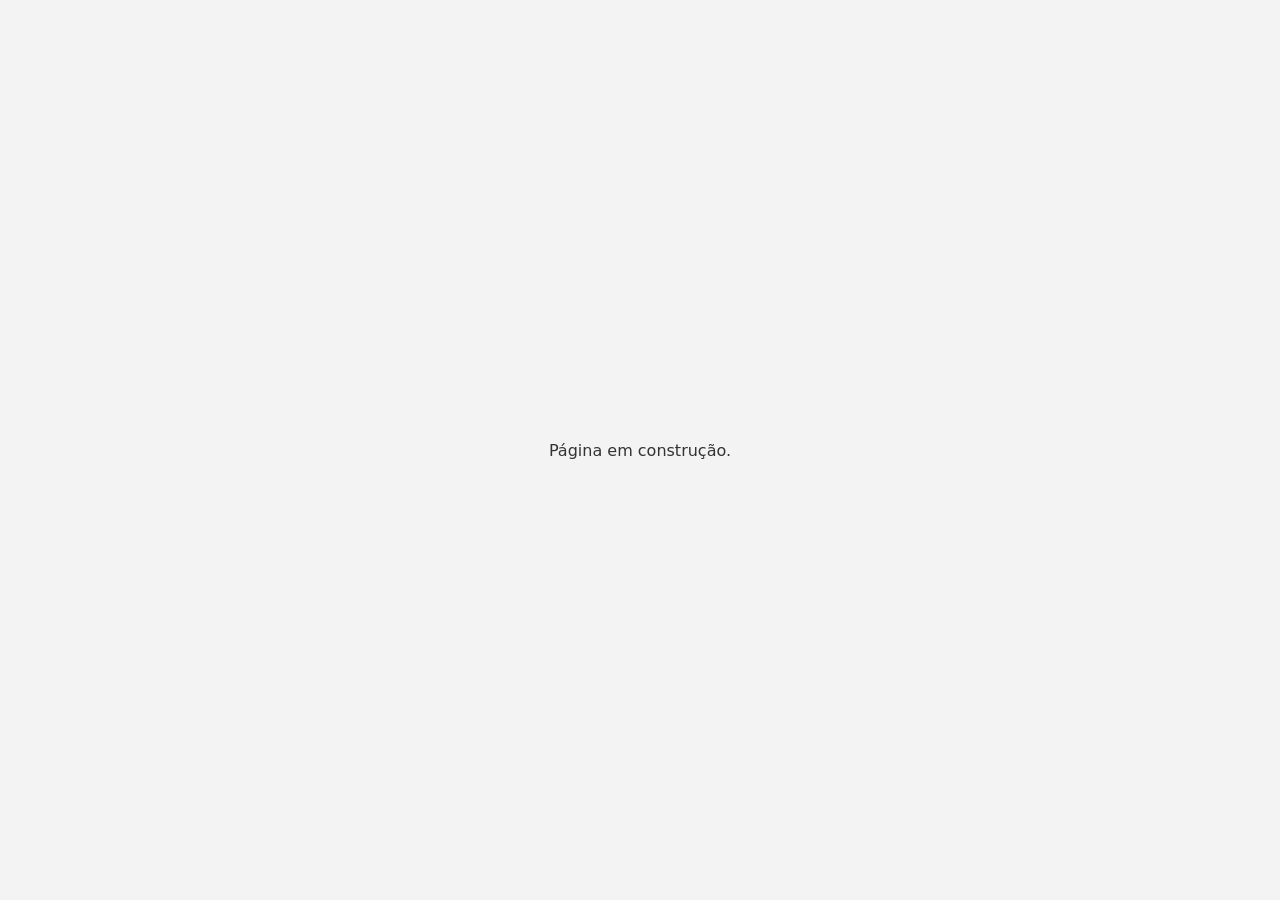
==== index.html @ cf4890bb "Início da página de vendas Co-Authored-By: Claude Opus 5.5 <noreply@anthropic.com>" ====
<!doctype html><html lang="pt-BR"><head><meta charset="utf-8"><meta name="viewport" content="width=device-width,initial-scale=1"><meta name="robots" content="noindex"><title>Em breve</title><style>body{font-family:system-ui,sans-serif;display:grid;place-items:center;min-height:100vh;margin:0;background:#f3f3f3;color:#333}</style></head><body><p>Página em construção.</p></body></html>
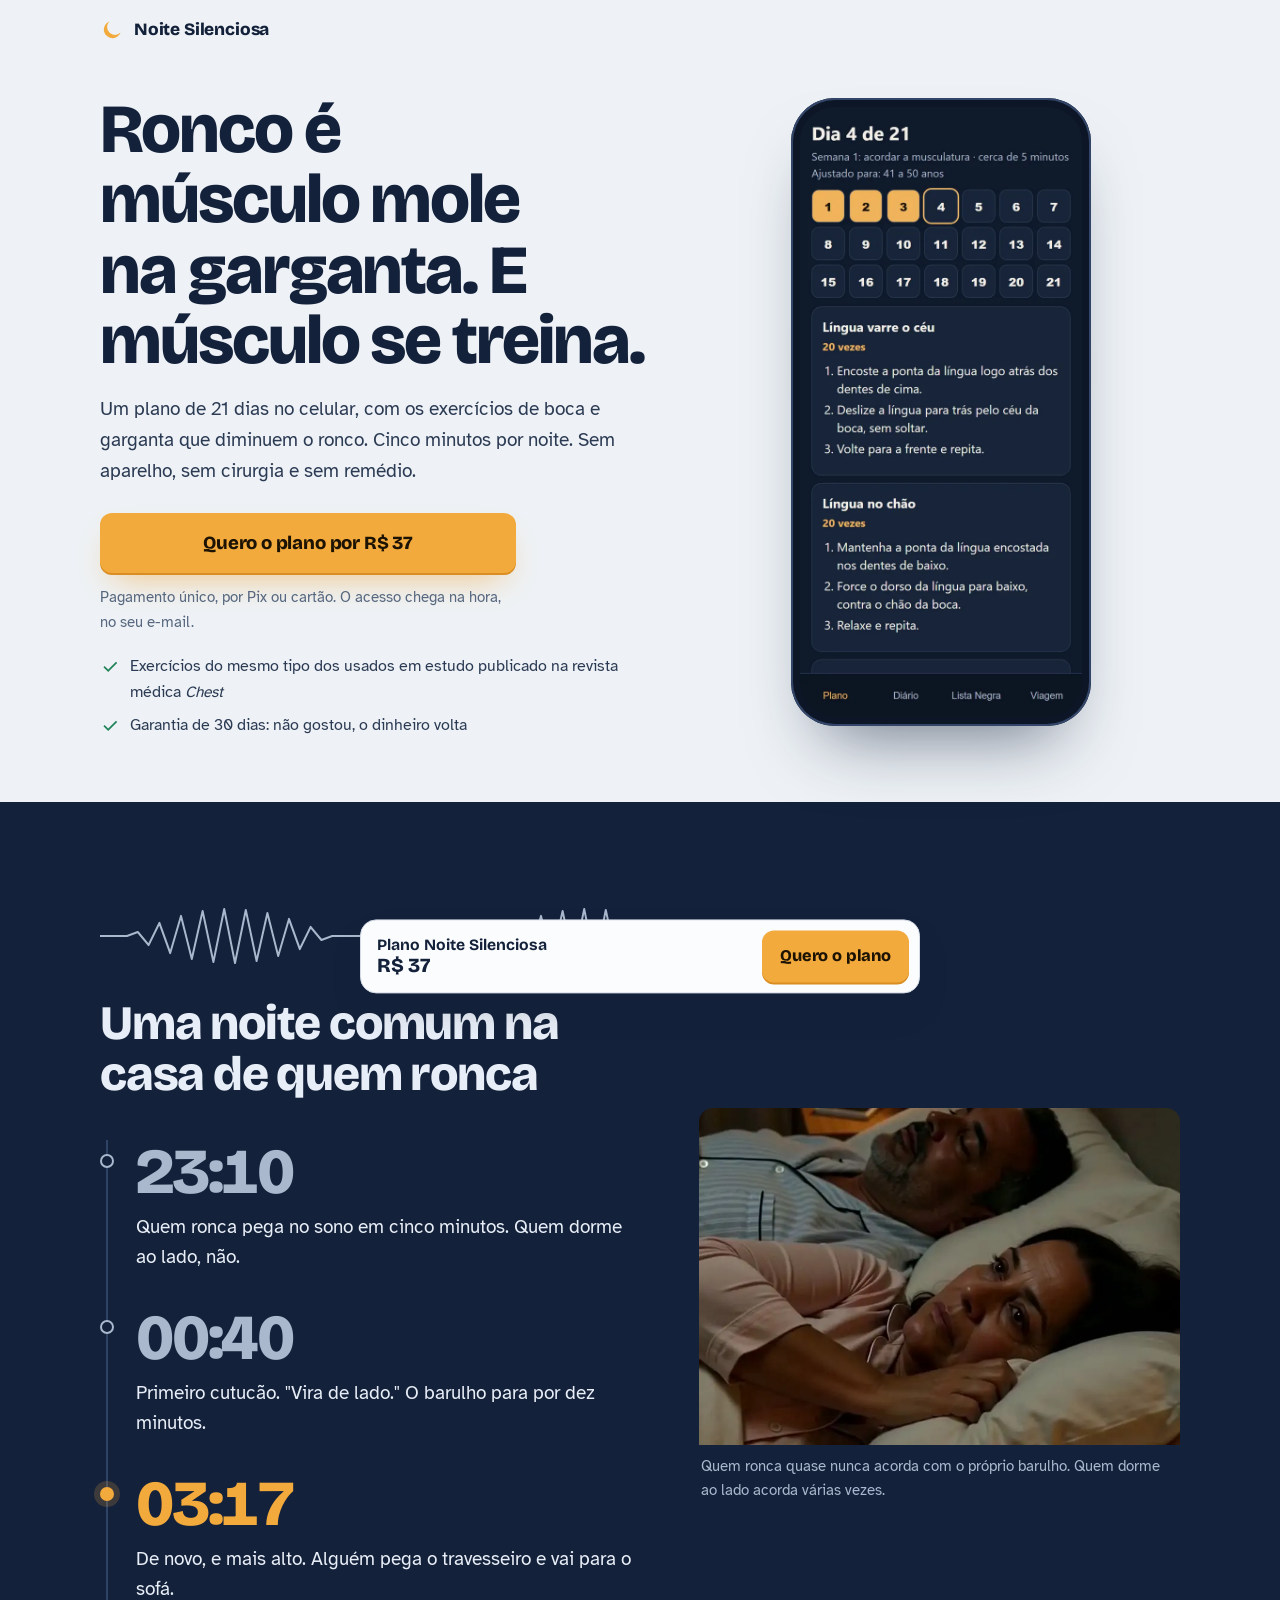
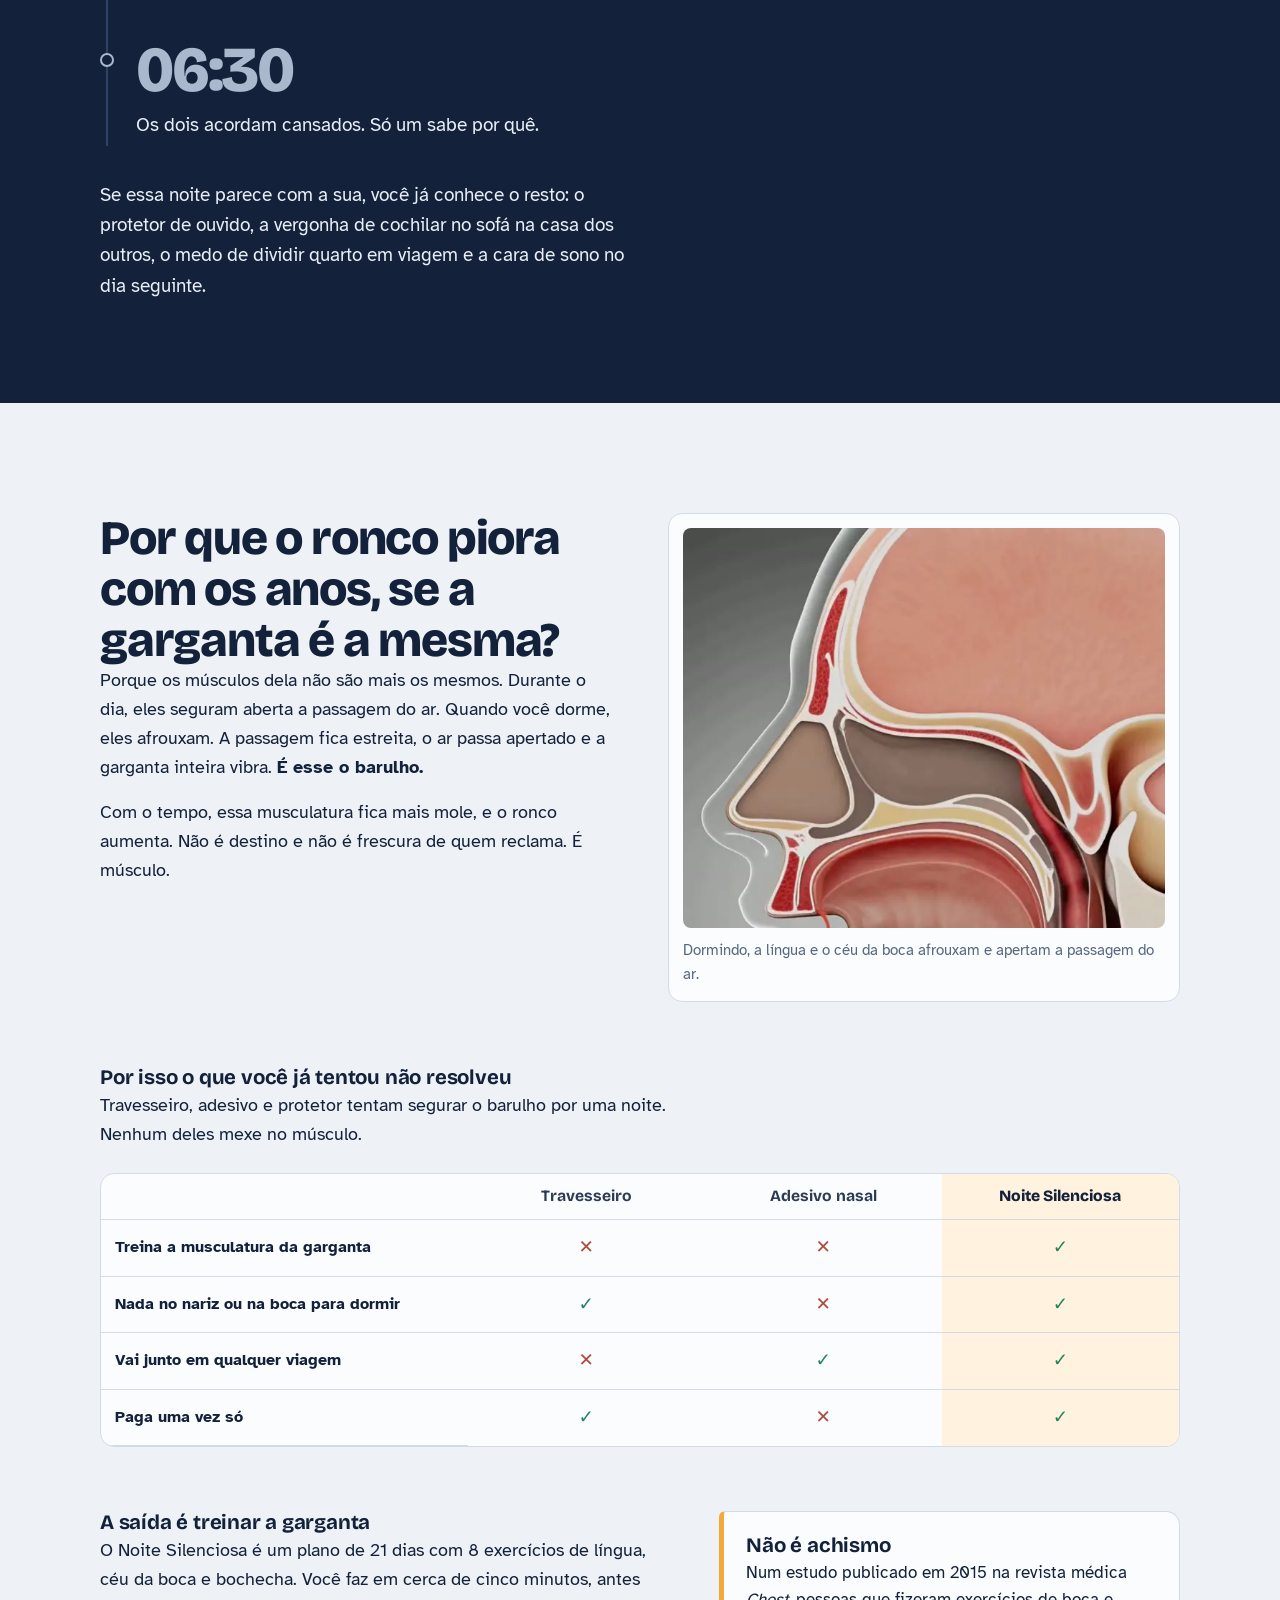
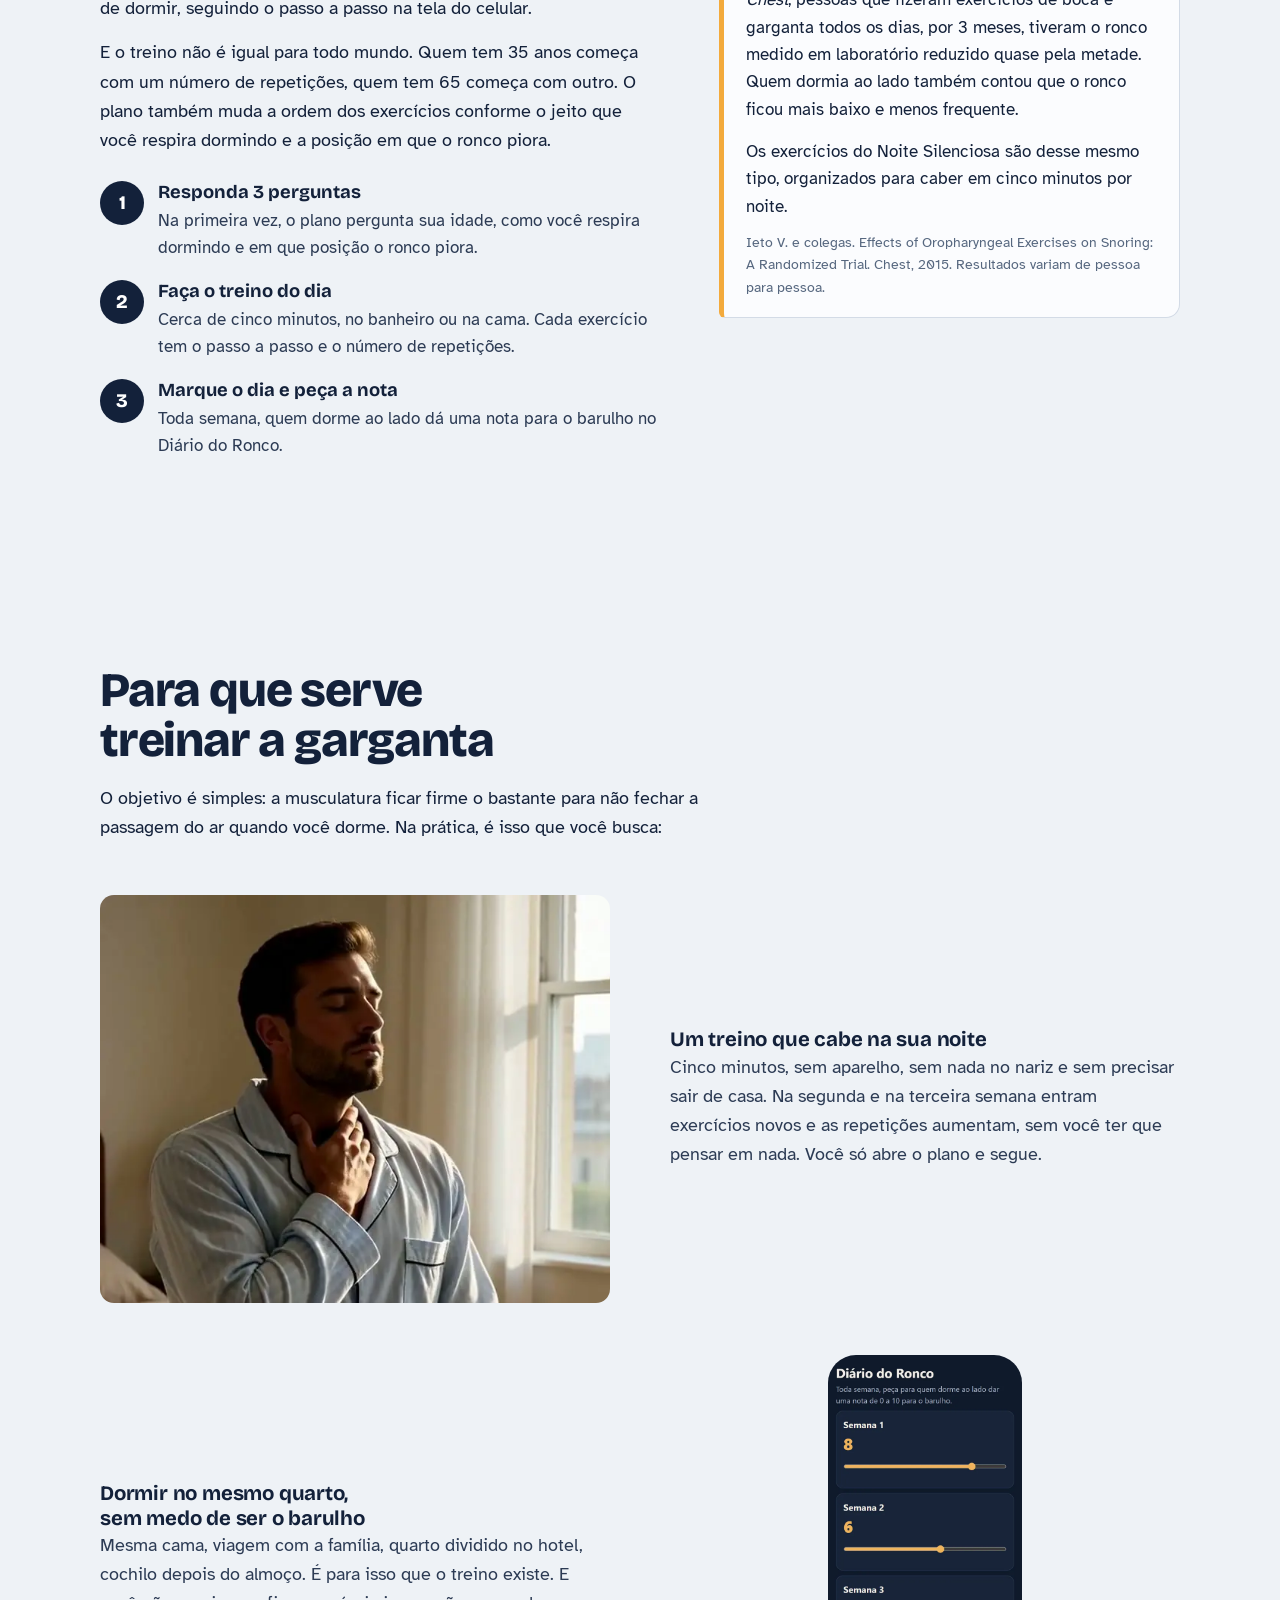
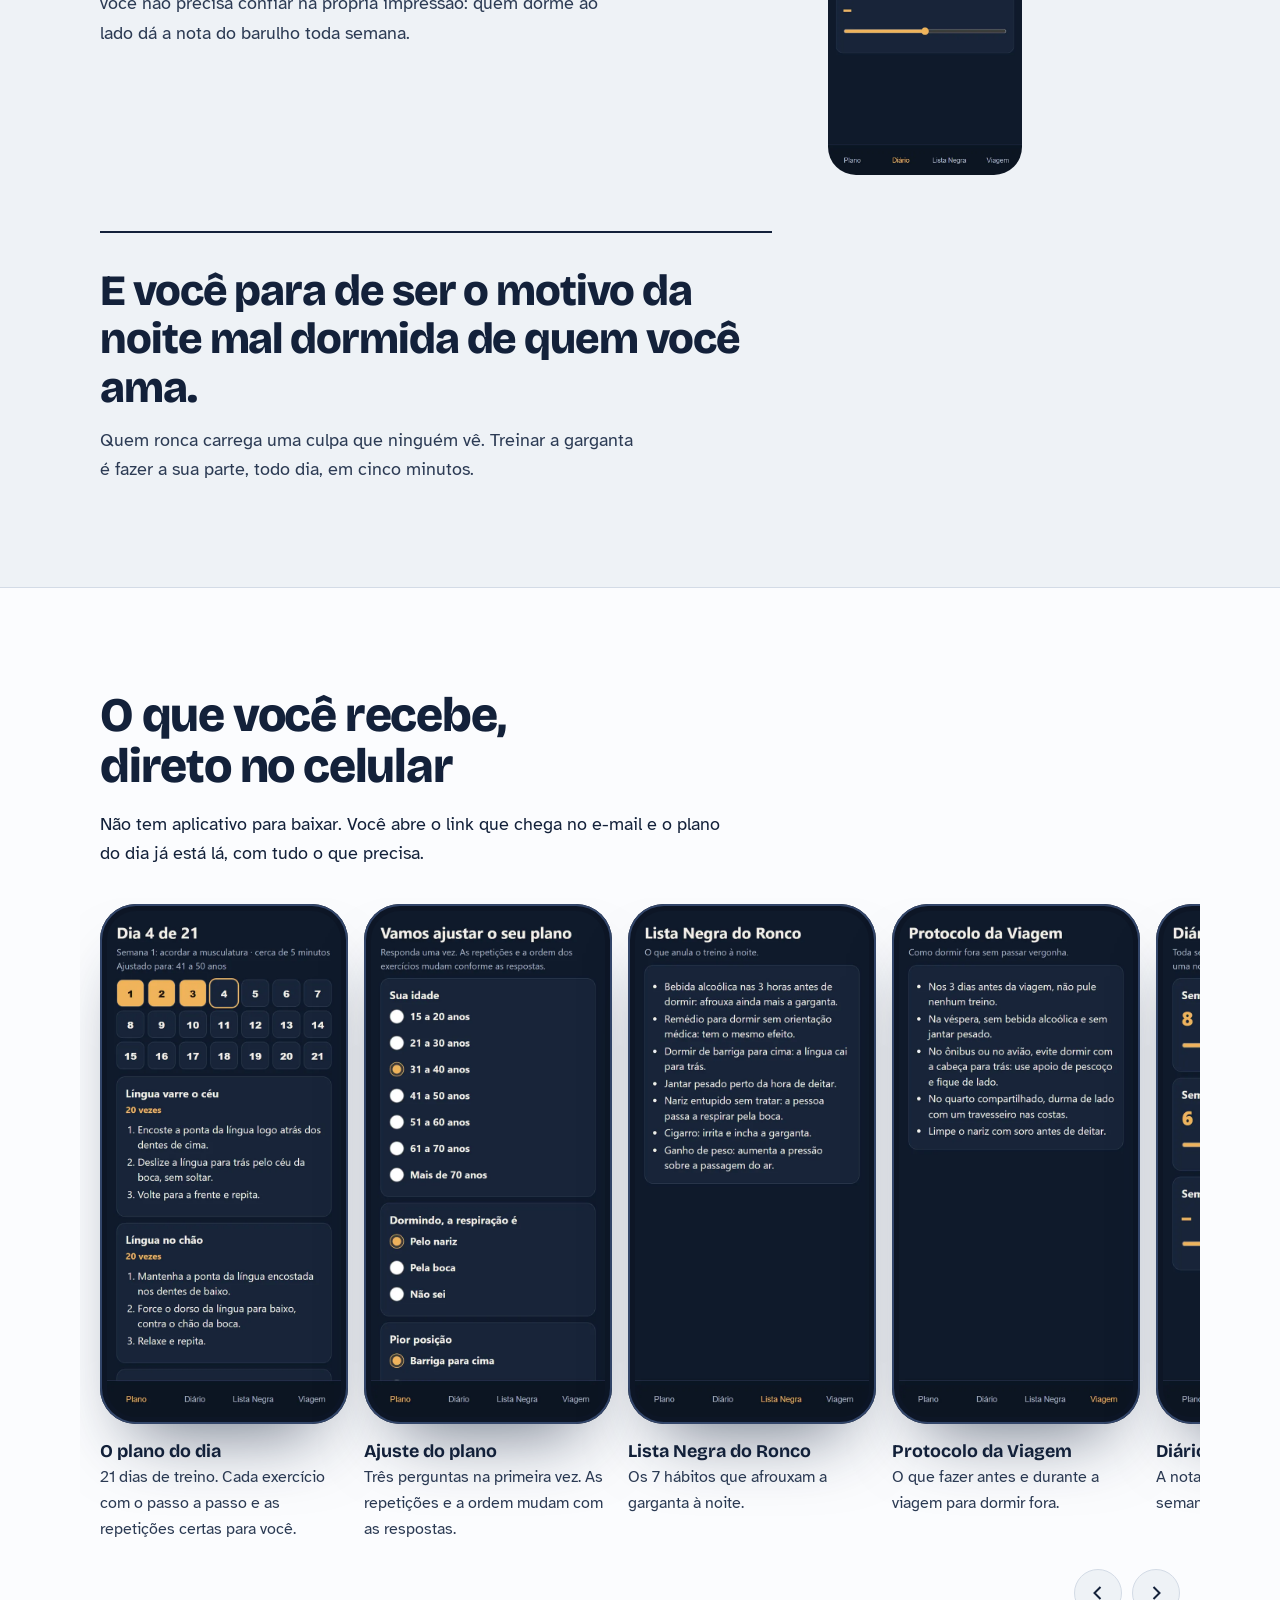
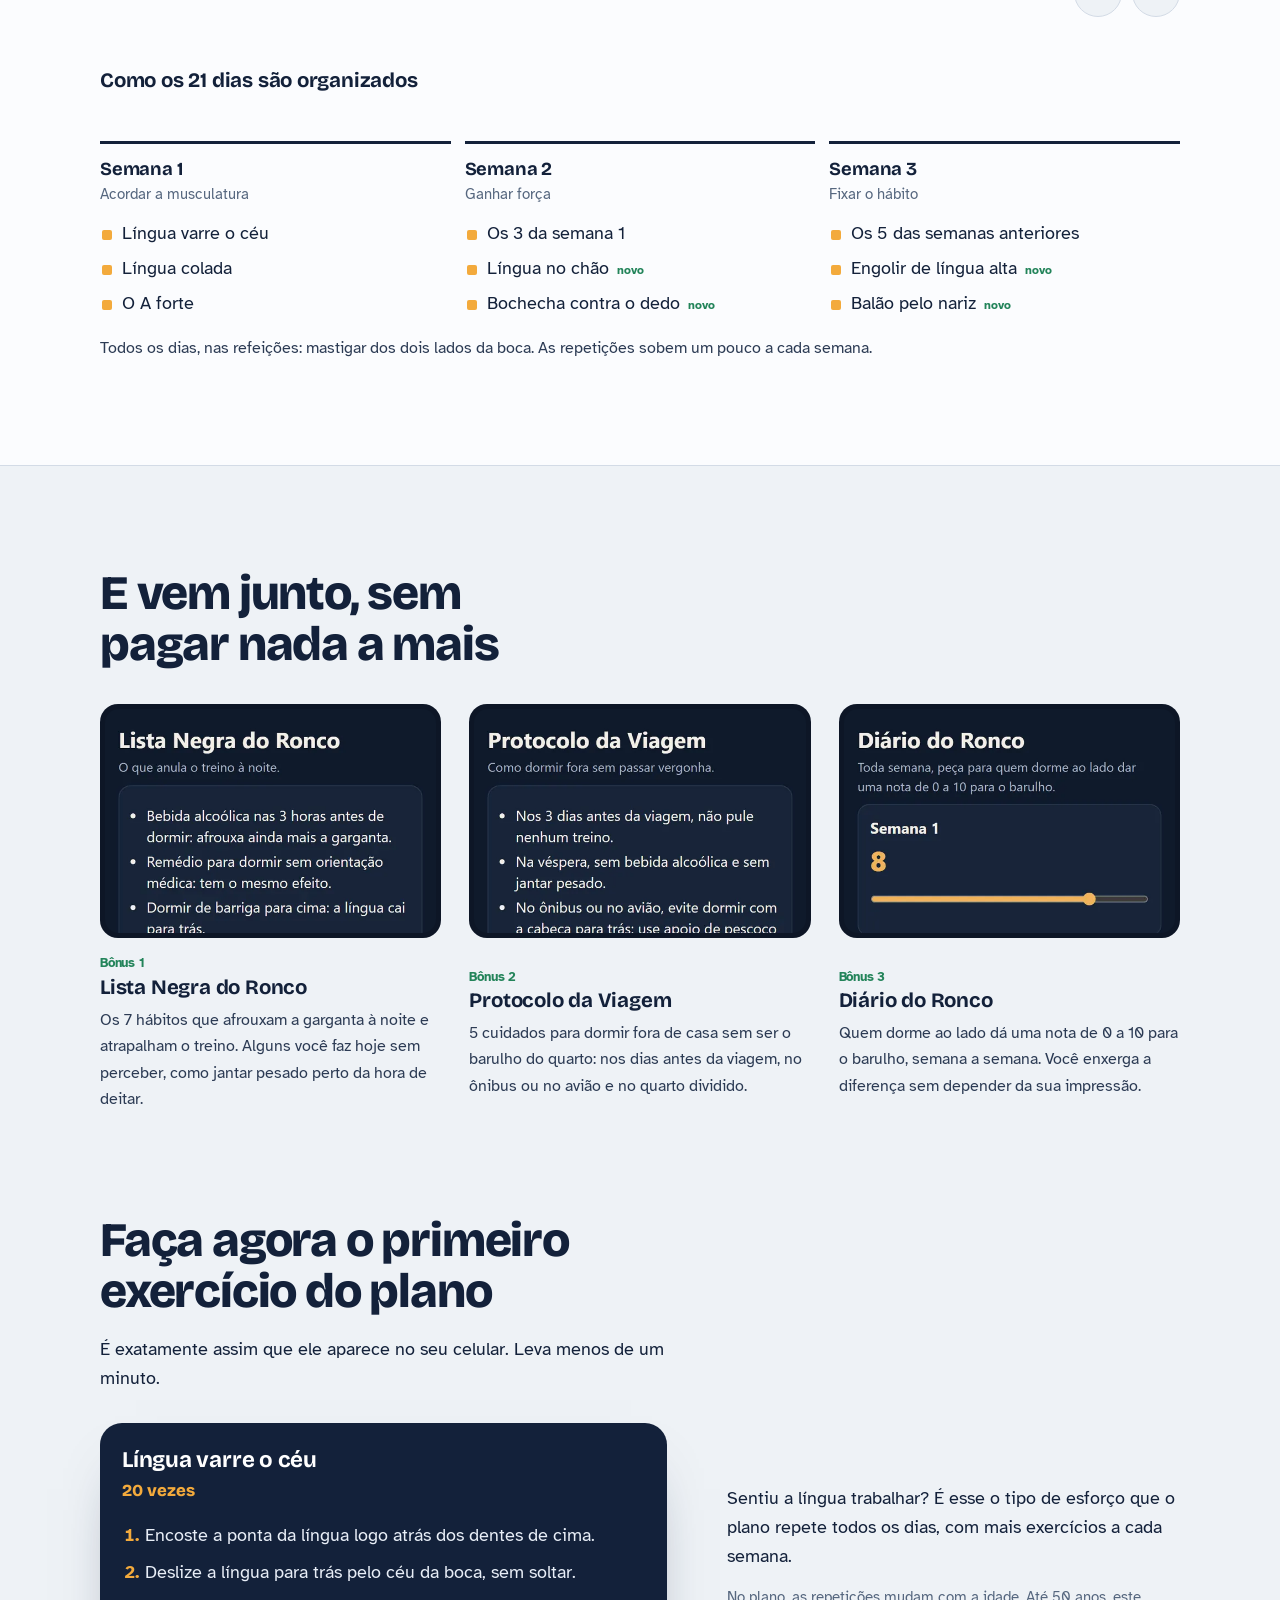
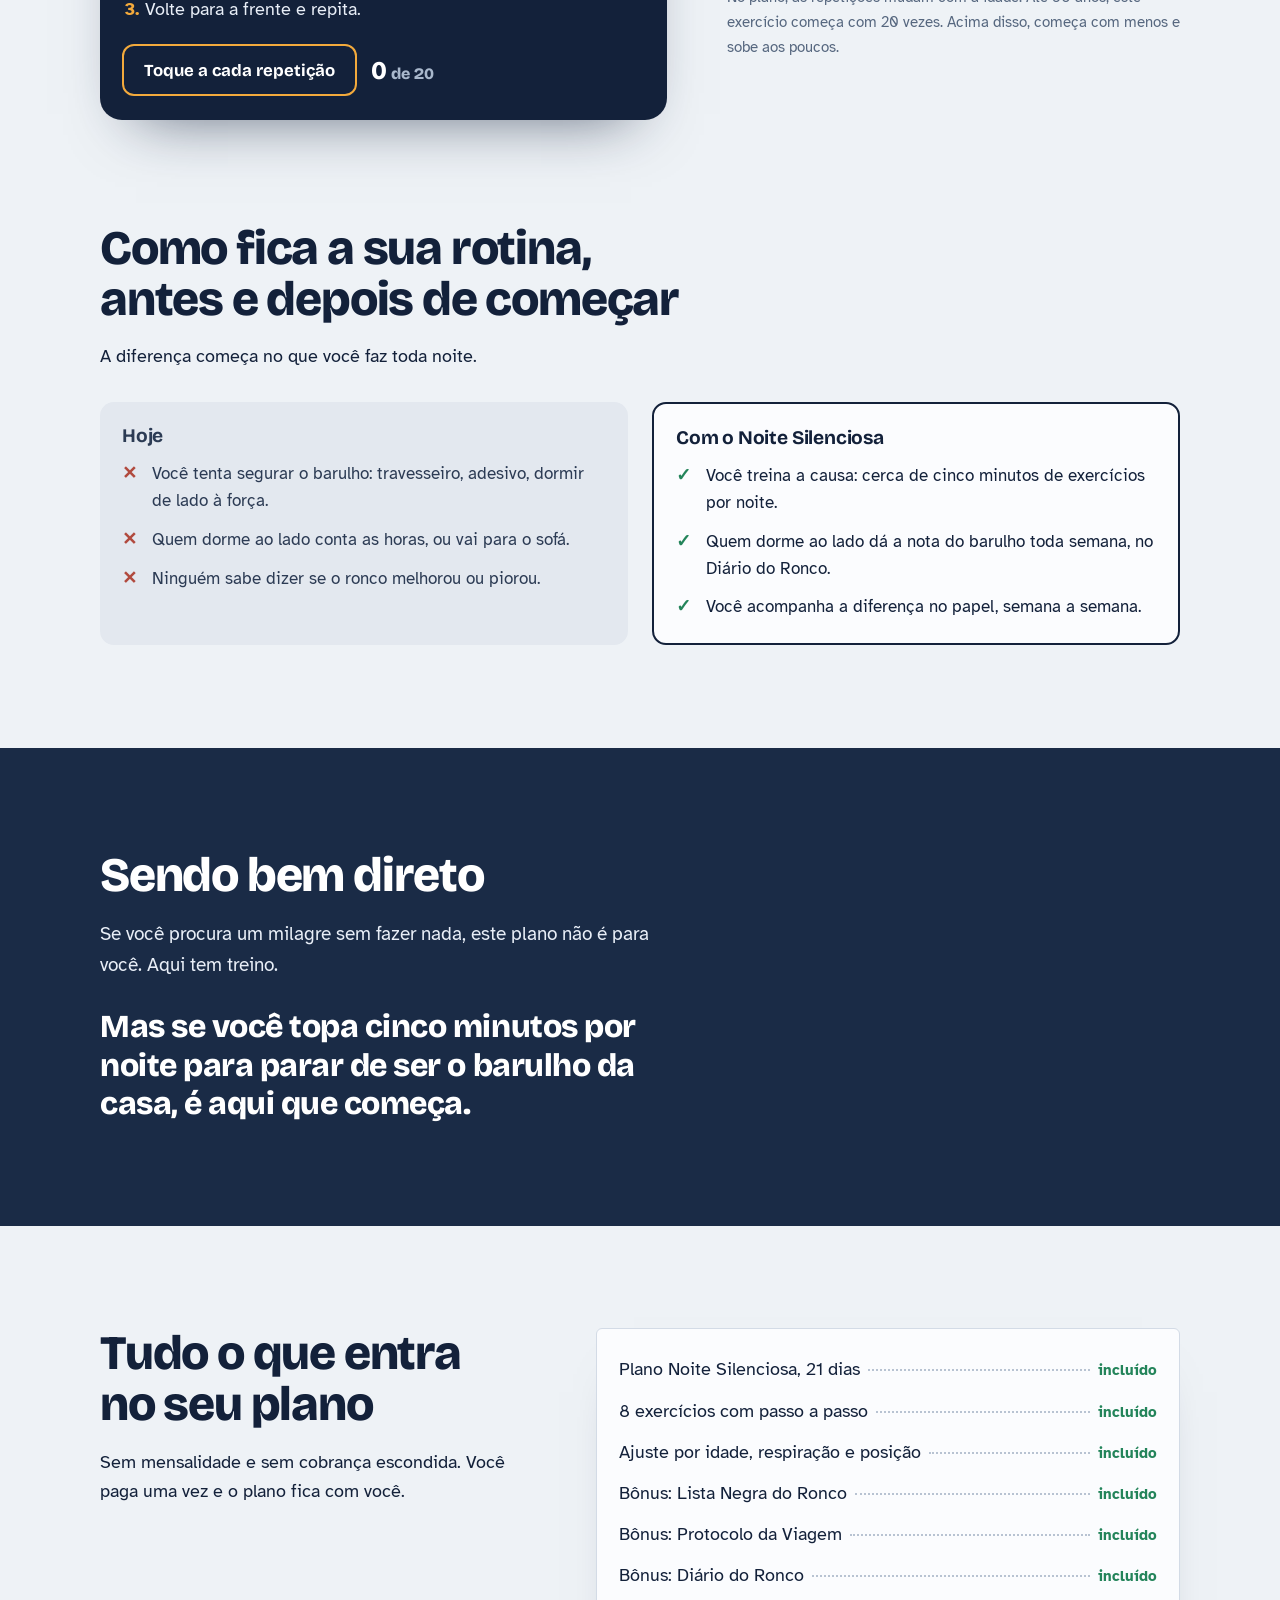
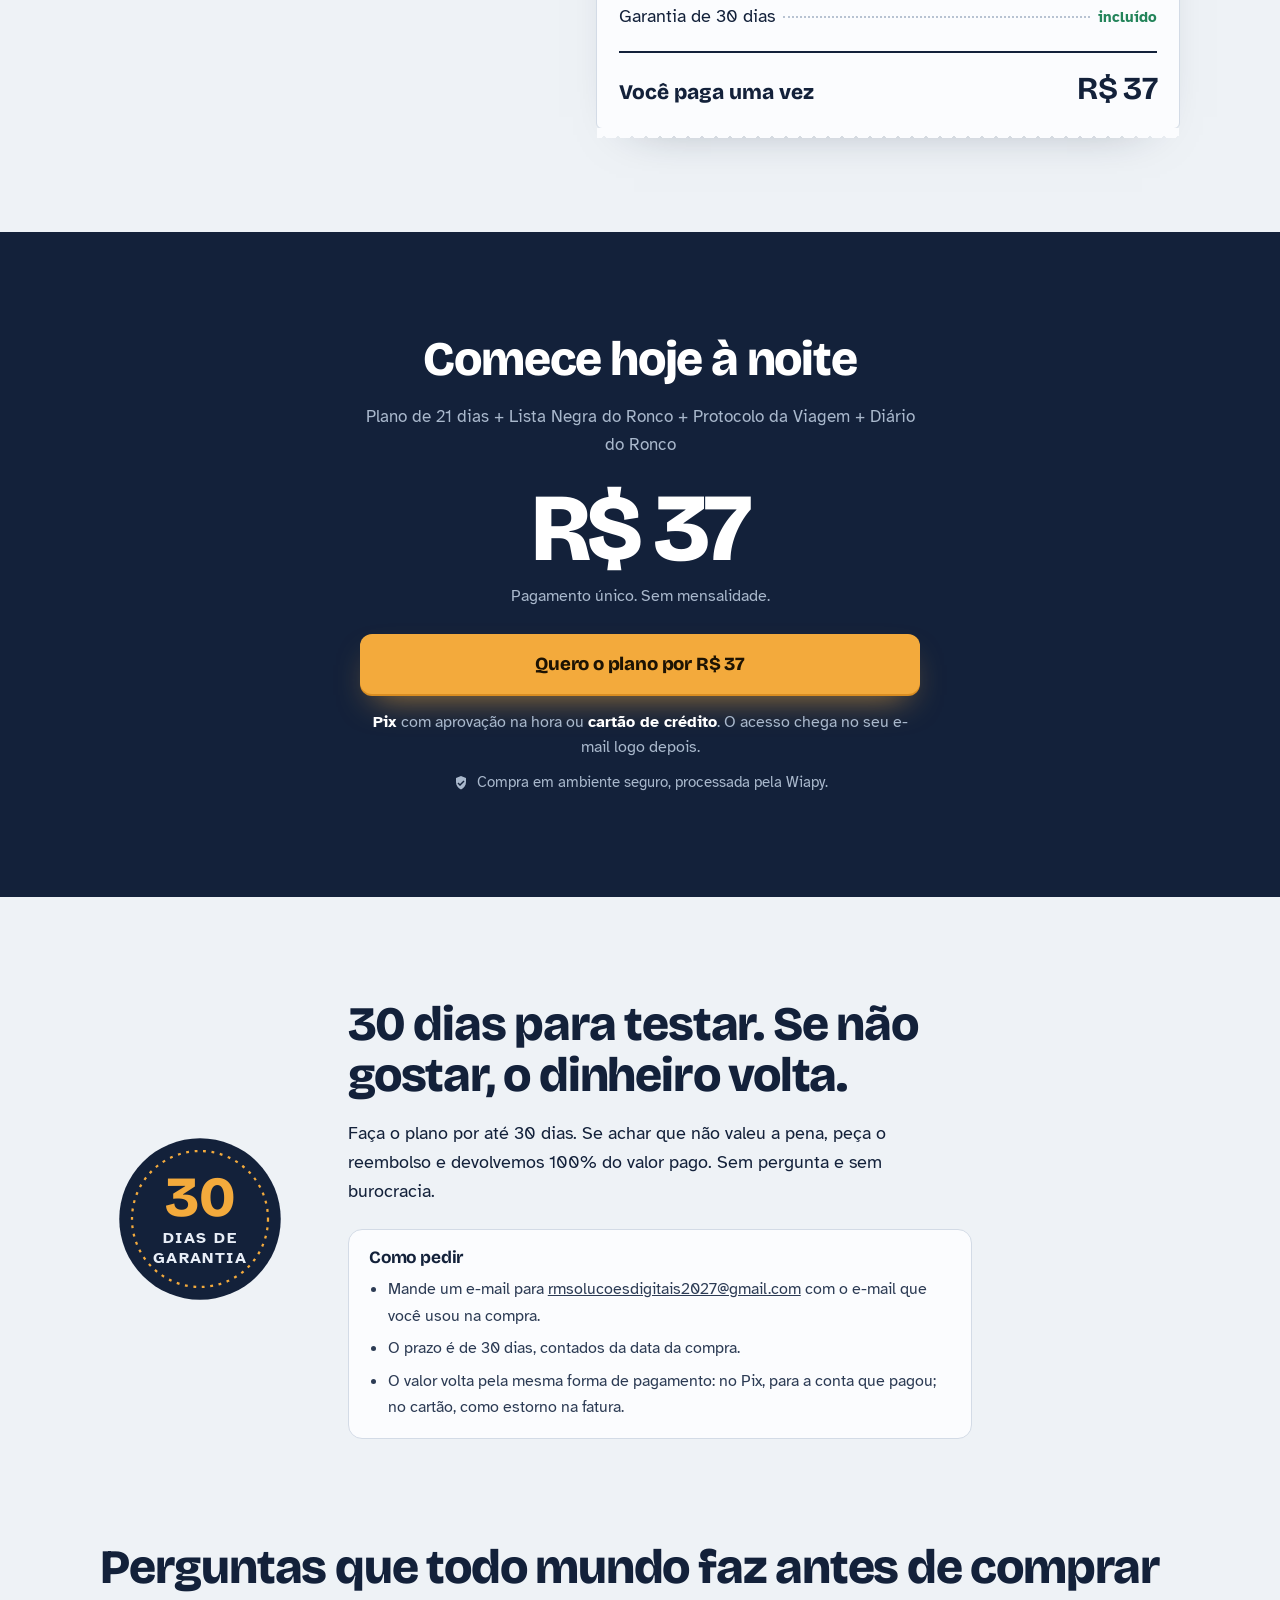
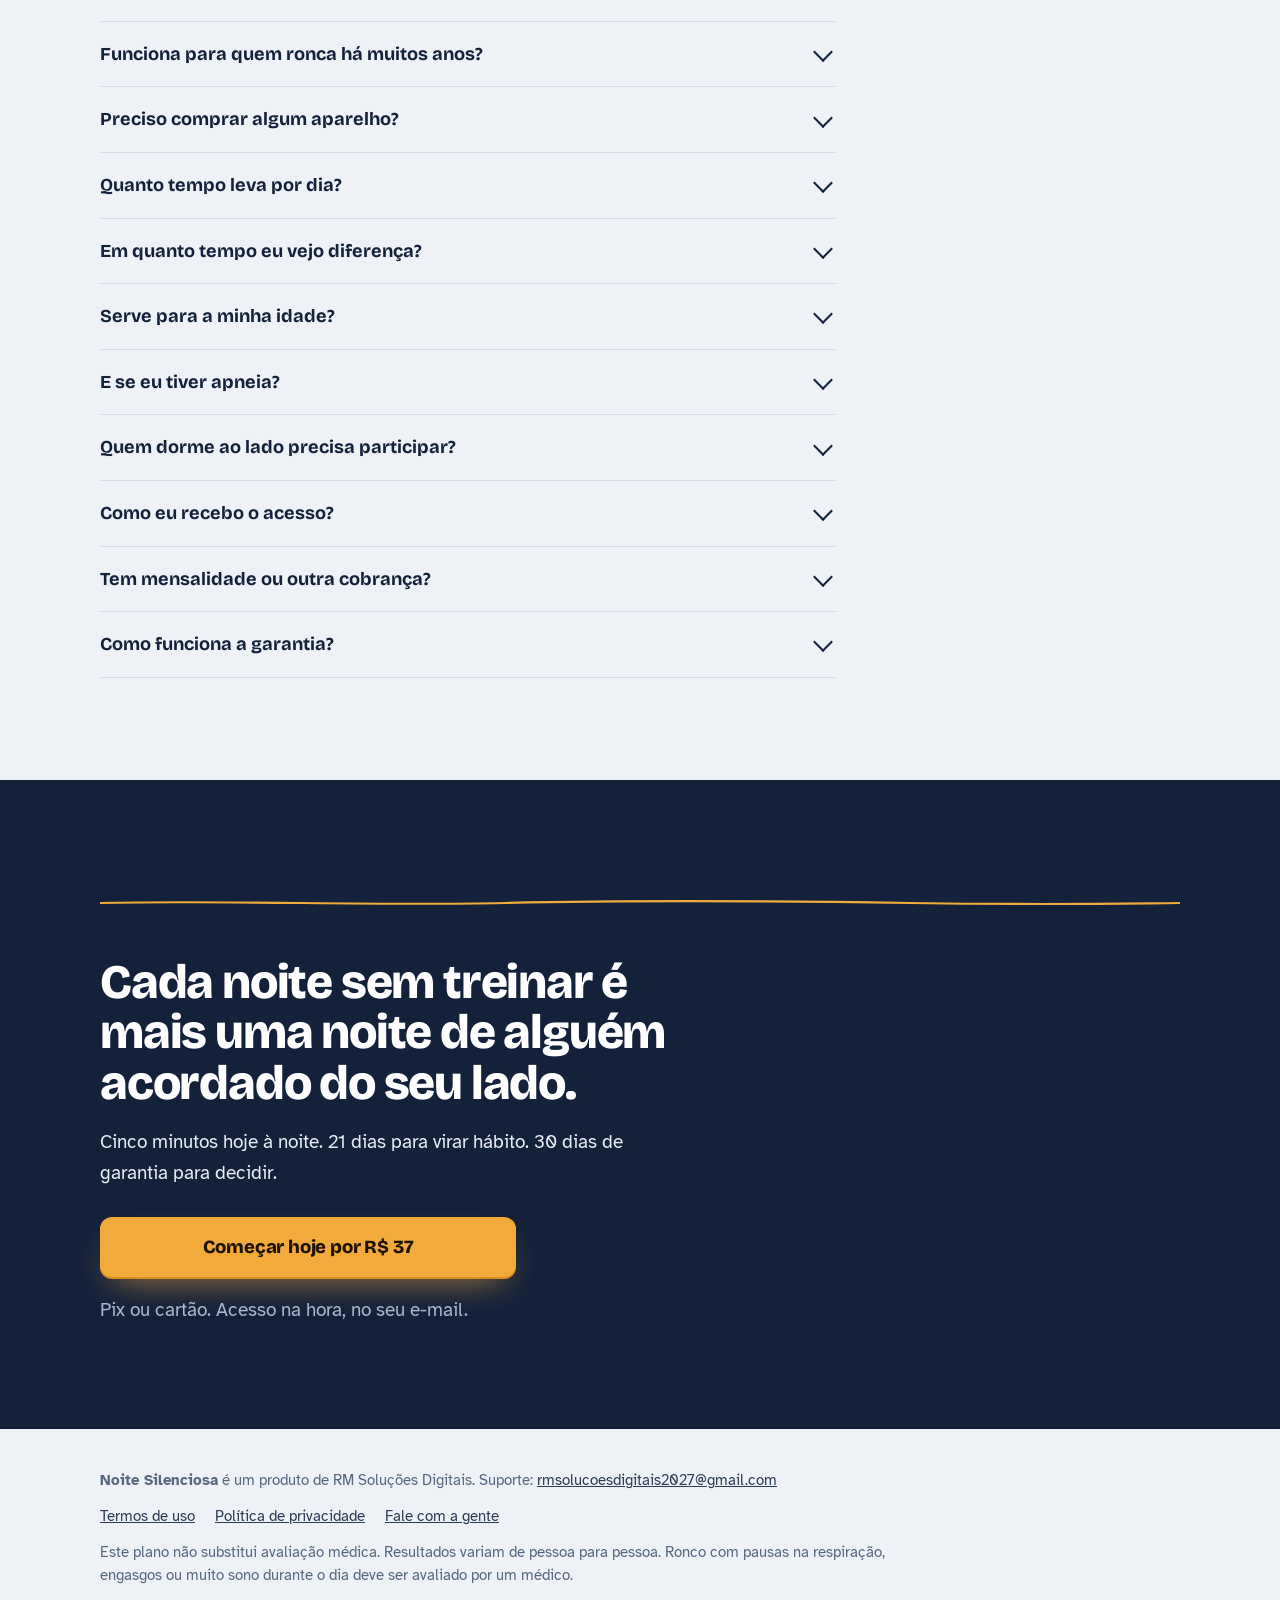
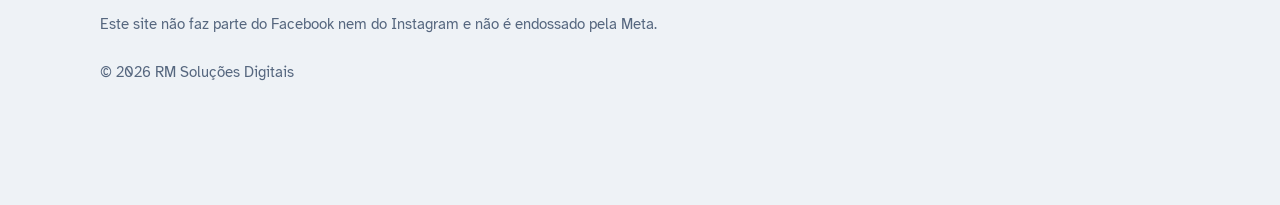
==== commit f00cec41: "Página de vendas completa do Noite Silenciosa Co-Authored-By: Claude Opus 5.5 <noreply@anthropic.com" ====
--- a/index.html
+++ b/index.html
@@ -1 +1,414 @@
-<!doctype html><html lang="pt-BR"><head><meta charset="utf-8"><meta name="viewport" content="width=device-width,initial-scale=1"><meta name="robots" content="noindex"><title>Em breve</title><style>body{font-family:system-ui,sans-serif;display:grid;place-items:center;min-height:100vh;margin:0;background:#f3f3f3;color:#333}</style></head><body><p>Página em construção.</p></body></html>
+<!doctype html>
+<html lang="pt-BR">
+<head>
+<meta charset="utf-8">
+<meta name="viewport" content="width=device-width, initial-scale=1, viewport-fit=cover">
+<title>Noite Silenciosa: plano de 21 dias para diminuir o ronco</title>
+<meta name="description" content="Ronco é músculo mole na garganta. Plano de 21 dias no celular com exercícios de boca e garganta, 5 minutos por dia. Sem aparelho, sem cirurgia e sem remédio.">
+<meta name="robots" content="noindex">
+<meta name="theme-color" content="#13213a">
+<link rel="canonical" href="https://plano.noitesilenciosa.online/">
+<meta property="og:type" content="website">
+<meta property="og:url" content="https://plano.noitesilenciosa.online/">
+<meta property="og:title" content="Ronco é músculo mole na garganta. E músculo se treina.">
+<meta property="og:description" content="Plano de 21 dias no celular, 5 minutos por dia. Sem aparelho, sem cirurgia e sem remédio.">
+<meta property="og:image" content="https://plano.noitesilenciosa.online/img/compartilhar.jpg">
+<link rel="icon" href="data:image/svg+xml,%3Csvg xmlns='http://www.w3.org/2000/svg' viewBox='0 0 32 32'%3E%3Crect width='32' height='32' rx='8' fill='%2313213a'/%3E%3Cpath fill='%23f3aa3c' d='M23 19.5A8.5 8.5 0 1 1 12.5 9a6.8 6.8 0 0 0 10.5 10.5z'/%3E%3C/svg%3E">
+<link rel="preload" href="fontes/bricolage-grotesque.woff2" as="font" type="font/woff2" crossorigin>
+<link rel="preload" href="fontes/atkinson-hyperlegible-400-normal.woff2" as="font" type="font/woff2" crossorigin>
+<style>@font-face {font-family: 'Atkinson Hyperlegible';font-style: normal;font-weight: 400;font-display: swap;src: url(fontes/atkinson-hyperlegible-400-normal.woff2) format('woff2');unicode-range: U+0000-00FF, U+0131, U+0152-0153, U+02BB-02BC, U+02C6, U+02DA, U+02DC, U+0304, U+0308, U+0329, U+2000-206F, U+20AC, U+2122, U+2191, U+2193, U+2212, U+2215, U+FEFF, U+FFFD;}@font-face {font-family: 'Atkinson Hyperlegible';font-style: normal;font-weight: 700;font-display: swap;src: url(fontes/atkinson-hyperlegible-700-normal.woff2) format('woff2');unicode-range: U+0000-00FF, U+0131, U+0152-0153, U+02BB-02BC, U+02C6, U+02DA, U+02DC, U+0304, U+0308, U+0329, U+2000-206F, U+20AC, U+2122, U+2191, U+2193, U+2212, U+2215, U+FEFF, U+FFFD;}@font-face {font-family: 'Bricolage Grotesque';font-style: normal;font-weight: 700 800;font-stretch: 100%;font-display: swap;src: url(fontes/bricolage-grotesque.woff2) format('woff2');unicode-range: U+0000-00FF, U+0131, U+0152-0153, U+02BB-02BC, U+02C6, U+02DA, U+02DC, U+0304, U+0308, U+0329, U+2000-206F, U+20AC, U+2122, U+2191, U+2193, U+2212, U+2215, U+FEFF, U+FFFD;}*,*::before,*::after{box-sizing:border-box}html{-webkit-text-size-adjust:100%;text-size-adjust:100%}body{margin:0;text-rendering:optimizeLegibility;-webkit-font-smoothing:antialiased}img,video,svg{display:block;max-width:100%;height:auto}h1,h2,h3,h4,p,figure,blockquote,ul,ol{margin:0}ul[role=list],ol[role=list]{list-style:none;padding:0}a{color:inherit}a[href^="mailto:"]{overflow-wrap:anywhere}button{font:inherit;color:inherit;cursor:pointer}:focus-visible{outline:3px solid var(--foco,#1d4ed8);outline-offset:3px}.so-leitor{position:absolute!important;width:1px;height:1px;overflow:hidden;clip:rect(0 0 0 0);white-space:nowrap}.pular{position:absolute;left:12px;top:-60px;z-index:50;padding:10px 14px;background:#fff;color:#000;border-radius:6px}.pular:focus{top:12px}html:not(.revisao) [data-pendente]{display:none!important}.revisao [data-pendente]{position:relative;outline:2px dashed #e11d48;outline-offset:6px}.revisao [data-pendente]::before{content:"ESPAÇO RESERVADO \2022  " attr(data-pendente);display:block;font:700 13px/1.35 system-ui,sans-serif;letter-spacing:0;text-transform:none;color:#fff;background:#e11d48;padding:7px 10px;margin:0 0 12px;border-radius:4px;text-align:left}.aviso-revisao{position:sticky;top:0;z-index:60;background:#e11d48;color:#fff;font:600 14px/1.35 system-ui,sans-serif;padding:10px 16px;text-align:center}.aviso-revisao code{background:#0002;padding:1px 5px;border-radius:3px}.barra-compra{position:fixed;left:0;right:0;bottom:0;z-index:40;padding:10px 16px calc(10px + env(safe-area-inset-bottom));transform:translateY(110%);visibility:hidden;transition:transform .28s ease,visibility 0s linear .28s;pointer-events:none}.barra-compra.visivel{transform:none;visibility:visible;transition:transform .28s ease;pointer-events:auto}.captura-inteira .barra-compra{display:none}.no-js .barra-compra,html:not(.js) .barra-compra{display:none}.js [data-revela]{opacity:0;transform:translateY(14px);transition:opacity .6s ease,transform .6s ease}.js [data-revela].visto{opacity:1;transform:none}[data-carrossel] .trilho{display:flex;gap:16px;overflow-x:auto;scroll-snap-type:x mandatory;-webkit-overflow-scrolling:touch;scrollbar-width:none;overscroll-behavior-x:contain}[data-carrossel] .trilho::-webkit-scrollbar{display:none}[data-carrossel] .trilho>*{scroll-snap-align:start;flex:none}details>summary{list-style:none;cursor:pointer}details>summary::-webkit-details-marker{display:none}@media (prefers-reduced-motion:reduce){*,*::before,*::after{animation-duration:.01ms!important;animation-iteration-count:1!important;transition-duration:.01ms!important;scroll-behavior:auto!important}.js [data-revela]{opacity:1;transform:none}}:root{--lencol:#eef2f6; --branco:#fbfcfe; --tinta:#13213a; --tinta-2:#2c3b54; --suave:#56677f; --linha:#d3dbe6;--noite:#13213a; --noite-2:#1a2b46; --noite-linha:#2e4366; --nevoa:#a9b8cc; --lua:#e8eef7;--abajur:#f3aa3c; --abajur-2:#d98d22; --abajur-txt:#1d1303; --abajur-luz:rgba(243,170,60,.34);--ok:#23845a; --nao:#b14a3e; --foco:#d98d22;--f-tit:'Bricolage Grotesque','Arial Narrow',Arial,sans-serif;--f-txt:'Atkinson Hyperlegible',system-ui,-apple-system,'Segoe UI',Roboto,sans-serif;--raio:14px;}html{scroll-behavior:smooth;scroll-padding-top:12px}body{background:var(--lencol);color:var(--tinta);font:400 1.125rem/1.62 var(--f-txt)}.miolo{width:min(1080px,100% - 40px);margin-inline:auto}.texto{max-width:39rem}h1,h2,h3{font-family:var(--f-tit);color:inherit;text-wrap:balance}h1{font-weight:800;font-size:clamp(2.3rem,1.35rem + 4.4vw,4.3rem);line-height:1.02;letter-spacing:-.03em}h2{font-weight:800;font-size:clamp(1.85rem,1.15rem + 3vw,3rem);line-height:1.06;letter-spacing:-.025em}h3{font-weight:700;font-size:1.28rem;line-height:1.2;letter-spacing:-.01em}p+p{margin-top:.85em}strong,b{font-weight:700}.faixa{padding-block:clamp(60px,8vw,108px)}.faixa>.miolo>h2+p,.faixa>.miolo>.texto>h2+p{margin-top:18px}.suave{color:var(--suave)}.botao{display:inline-flex;align-items:center;justify-content:center;min-height:60px;padding:17px 30px;border-radius:12px;background:var(--abajur);color:var(--abajur-txt);font:800 1.16rem/1.1 var(--f-tit);letter-spacing:-.01em;text-decoration:none;text-align:center;box-shadow:0 2px 0 var(--abajur-2),0 16px 34px -14px rgba(243,170,60,.7);transition:transform .15s ease,background-color .15s ease}.botao:hover{background:#f7b955;transform:translateY(-1px)}.botao:active{transform:translateY(1px)}.botao.largo{display:flex;width:100%}.micro{margin-top:12px;font-size:.95rem;color:var(--suave)}.topo{padding-top:18px}.marca{display:inline-flex;align-items:center;gap:10px;font:800 1.08rem/1 var(--f-tit);letter-spacing:-.01em;text-decoration:none;color:var(--tinta)}.marca svg{width:24px;height:24px}.heroi{display:grid;gap:40px;padding-block:30px 8px}.heroi .lead{margin-top:18px;font-size:1.2rem;color:var(--tinta-2);max-width:33rem}.heroi .acao{margin-top:26px;max-width:26rem}.credito{display:grid;gap:8px;margin-top:20px;padding:0;list-style:none;font-size:.97rem;color:var(--tinta-2)}.credito li{display:flex;gap:10px;align-items:flex-start}.credito svg{flex:none;width:20px;height:20px;margin-top:2px;color:var(--ok)}.heroi-visual{position:relative;display:flex;justify-content:center;padding-bottom:8px}.heroi-visual::before{content:"";position:absolute;left:50%;top:6%;width:min(420px,96vw);height:72%;transform:translateX(-50%);background:radial-gradient(closest-side,var(--abajur-luz),transparent 75%);pointer-events:none}.celular{position:relative;width:min(286px,74vw);padding:9px;border-radius:44px;background:#0d1626;box-shadow:inset 0 0 0 2px #33466a,0 40px 70px -32px rgba(19,33,58,.6)}.celular img{width:100%;border-radius:35px}.heroi-visual .etiqueta{position:absolute;right:max(4px,calc(50% - 205px));bottom:16%;background:var(--branco);border:1px solid var(--linha);border-radius:12px;padding:10px 14px;font-size:.92rem;line-height:1.3;box-shadow:0 18px 30px -18px rgba(19,33,58,.45);max-width:190px}.heroi-visual .etiqueta b{display:block;font:800 1.5rem/1 var(--f-tit);color:var(--tinta)}@media (min-width:900px){.heroi{grid-template-columns:1.08fr .92fr;align-items:center;padding-block:44px 64px}.celular{width:300px}}.noite{background:var(--noite);color:var(--lua)}.noite .suave{color:var(--nevoa)}.onda{display:block;width:100%;height:64px;margin:0 0 30px;color:var(--nevoa)}.onda path{fill:none;stroke:currentColor;stroke-width:2.2;stroke-linecap:round;stroke-linejoin:round}.js .onda[data-revela] path{stroke-dasharray:1400;stroke-dashoffset:1400;transition:stroke-dashoffset 2.4s ease}.js .onda[data-revela].visto path{stroke-dashoffset:0}.js .onda[data-revela]{opacity:1;transform:none}.linha-tempo{list-style:none;padding:0;margin:40px 0 0 6px;border-left:2px solid var(--noite-linha)}.linha-tempo li{position:relative;padding:0 0 34px 28px}.linha-tempo li:last-child{padding-bottom:6px}.linha-tempo li::before{content:"";position:absolute;left:-8px;top:.9rem;width:14px;height:14px;border-radius:50%;background:var(--noite);border:2px solid var(--nevoa)}.linha-tempo time{display:block;font:800 clamp(2.6rem,1.8rem + 4vw,4rem)/1 var(--f-tit);font-variant-numeric:tabular-nums;letter-spacing:-.035em;color:var(--nevoa)}.linha-tempo p{margin-top:8px;font-size:1.16rem;max-width:31rem;color:var(--lua)}.linha-tempo li.pior time{color:var(--abajur)}.linha-tempo li.pior::before{background:var(--abajur);border-color:var(--abajur);box-shadow:0 0 0 6px rgba(243,170,60,.18)}.noite .fecho{margin-top:34px;max-width:39rem;font-size:1.16rem}.noite .foto-casal{margin-top:40px;border-radius:var(--raio);overflow:hidden;max-width:620px}.noite .foto-casal figcaption{padding:10px 2px 0;font-size:.92rem;color:var(--nevoa)}@media (min-width:900px){.noite .duas{display:grid;grid-template-columns:1fr .9fr;gap:64px;align-items:start}.noite .foto-casal{margin-top:110px}}.causa .grade{display:grid;gap:34px;margin-top:8px}@media (min-width:900px){.causa .grade{grid-template-columns:1fr 1fr;gap:56px;align-items:start}}.diagrama{background:var(--branco);border:1px solid var(--linha);border-radius:var(--raio);padding:14px}.diagrama img{border-radius:8px}.diagrama figcaption{margin-top:10px;font-size:.95rem;color:var(--suave)}.porque{margin-top:64px}.comparar{width:100%;table-layout:fixed;margin-top:24px;border-collapse:separate;border-spacing:0;background:var(--branco);border:1px solid var(--linha);border-radius:var(--raio);overflow:hidden;font-size:1rem}.comparar thead th:first-child{width:34%}.comparar thead th{overflow-wrap:anywhere;hyphens:auto}@media (max-width:560px){.comparar,.comparar tbody{display:block}.comparar thead{display:none}.comparar tr{display:grid;grid-template-columns:repeat(3,1fr);border-bottom:1px solid var(--linha)}.comparar tr:last-child{border-bottom:0}.comparar th[scope=row]{grid-column:1/-1;border-bottom:0;padding:14px 14px 2px;font:700 1rem/1.3 var(--f-tit);text-align:left}.comparar td{border-bottom:0;padding:6px 4px 14px;display:flex;flex-direction:column;align-items:center;gap:2px}.comparar td::after{content:attr(data-r);font-size:.8rem;line-height:1.2;color:var(--suave);text-align:center}.comparar td.nosso{background:transparent}.comparar td.nosso::after{color:var(--tinta);font-weight:700}}.comparar th,.comparar td{padding:13px 10px;text-align:center;border-bottom:1px solid var(--linha);vertical-align:middle}.comparar tr:last-child td{border-bottom:0}.comparar th:first-child,.comparar td:first-child{text-align:left;padding-left:14px}.comparar thead th{font:700 .98rem/1.2 var(--f-tit);color:var(--tinta-2)}.comparar .nosso{background:#fff3df}.comparar thead .nosso{color:var(--tinta);font-weight:800}.comparar .s,.comparar .n{font-weight:700;font-size:1.15rem}.comparar .s{color:var(--ok)}.comparar .n{color:var(--nao)}.mecanismo{margin-top:64px;display:grid;gap:34px}@media (min-width:900px){.mecanismo{grid-template-columns:1.1fr .9fr;gap:56px;align-items:start}}.estudo{background:var(--branco);border:1px solid var(--linha);border-left:5px solid var(--abajur);border-radius:6px var(--raio) var(--raio) 6px;padding:22px 22px 18px}.estudo p{font-size:1.06rem}.estudo cite{display:block;margin-top:12px;font-style:normal;font-size:.86rem;color:var(--suave)}.passos{counter-reset:p;list-style:none;padding:0;margin-top:26px;display:grid;gap:18px}.passos li{counter-increment:p;display:grid;grid-template-columns:44px 1fr;gap:4px 14px}.passos li::before{content:counter(p);grid-row:span 2;width:44px;height:44px;border-radius:50%;display:grid;place-items:center;background:var(--tinta);color:#fff;font:800 1.2rem/1 var(--f-tit)}.passos b{font:700 1.15rem/1.25 var(--f-tit);align-self:center}.passos span{color:var(--tinta-2);font-size:1.04rem}.servir .bloco{display:grid;gap:22px;align-items:center;margin-top:52px}.servir .bloco img{border-radius:var(--raio)}.servir .bloco p{color:var(--tinta-2)}@media (min-width:860px){.servir .bloco{grid-template-columns:1fr 1fr;gap:60px}.servir .bloco.inverte .midia{order:2}}.frase-grande{margin-top:56px;padding-top:34px;border-top:2px solid var(--tinta);font:800 clamp(1.7rem,1.15rem + 2.6vw,2.7rem)/1.12 var(--f-tit);letter-spacing:-.025em;max-width:24ch}.frase-grande+p{margin-top:14px;max-width:34rem;color:var(--tinta-2)}.recebe{background:var(--branco);border-block:1px solid var(--linha)}.vitrine{margin-top:30px}.vitrine .trilho{padding:6px 20px 22px;margin-inline:-20px;scroll-padding-inline:20px}.vitrine figure{width:min(248px,66vw)}.vitrine .celular{width:100%;padding:7px;border-radius:36px}.vitrine .celular img{border-radius:29px}.vitrine figcaption{margin-top:16px;font-size:1rem;color:var(--tinta-2)}.vitrine figcaption b{display:block;margin-bottom:2px;font:700 1.12rem/1.25 var(--f-tit);color:var(--tinta)}.setas{display:flex;gap:10px;justify-content:flex-end;margin-top:4px}.setas button{width:48px;height:48px;border-radius:50%;border:1px solid var(--linha);background:var(--lencol);display:grid;place-items:center}.setas svg{width:20px;height:20px}.semanas{display:grid;gap:14px;margin-top:48px}@media (min-width:800px){.semanas{grid-template-columns:repeat(3,1fr)}}.semana{border-top:3px solid var(--tinta);padding-top:14px}.semana h3{font-size:1.15rem}.semana p{font-size:.95rem;color:var(--suave);margin-top:2px}.semana ul{list-style:none;padding:0;margin-top:12px;display:grid;gap:6px}.semana li{padding-left:22px;position:relative}.semana li::before{content:"";position:absolute;left:2px;top:.62em;width:10px;height:10px;border-radius:2px;background:var(--abajur)}.semana li.novo::after{content:"novo";margin-left:8px;font-size:.78rem;font-weight:700;color:var(--ok)}.todo-dia{margin-top:18px;font-size:1rem;color:var(--tinta-2)}.bonus-lista{display:grid;gap:26px;margin-top:34px}@media (min-width:900px){.bonus-lista{grid-template-columns:repeat(3,1fr);gap:28px}}.bonus{display:grid;grid-template-columns:104px 1fr;gap:18px;align-items:start}@media (min-width:900px){.bonus{grid-template-columns:1fr}}.bonus .recorte{border-radius:18px;overflow:hidden;background:#0d1626;padding:5px;aspect-ratio:4/5}.bonus .recorte img{width:100%;height:100%;object-fit:cover;object-position:top;border-radius:14px}@media (min-width:900px){.bonus .recorte{aspect-ratio:16/11}}.bonus h3 small{display:block;font:700 .82rem/1.2 var(--f-txt);color:var(--ok);margin-bottom:4px}.bonus p{margin-top:6px;font-size:1.02rem;color:var(--tinta-2)}.amostra .grade{display:grid;gap:34px;margin-top:30px}@media (min-width:900px){.amostra .grade{grid-template-columns:1fr .8fr;gap:60px;align-items:center}}.cartao-app{background:var(--noite);color:var(--lua);border-radius:22px;padding:24px 22px;box-shadow:0 30px 60px -36px rgba(19,33,58,.7)}.cartao-app h3{color:#fff;font-size:1.4rem}.cartao-app .reps{display:inline-block;margin-top:6px;font:800 1.05rem var(--f-tit);color:var(--abajur)}.cartao-app ol{margin:16px 0 0;padding-left:1.3em;display:grid;gap:8px}.cartao-app li::marker{color:var(--abajur);font-weight:700}.contagem{margin-top:20px;display:flex;align-items:center;gap:14px;flex-wrap:wrap}.contagem button{min-height:52px;padding:12px 20px;border-radius:12px;border:2px solid var(--abajur);background:transparent;color:#fff;font:700 1.05rem var(--f-tit)}.contagem output{font:800 1.6rem/1 var(--f-tit);font-variant-numeric:tabular-nums;color:#fff}.contagem output small{font-size:1rem;color:var(--nevoa)}.amostra .nota{margin-top:14px;font-size:.95rem;color:var(--suave)}.compara-rotina{display:grid;gap:16px;margin-top:30px}@media (min-width:800px){.compara-rotina{grid-template-columns:1fr 1fr;gap:24px}}.coluna{border-radius:var(--raio);padding:22px}.coluna h3{font-size:1.2rem}.coluna ul{list-style:none;padding:0;margin-top:14px;display:grid;gap:12px}.coluna li{padding-left:30px;position:relative;font-size:1.04rem}.coluna li::before{position:absolute;left:0;top:0;font:800 1.1rem/1.5 var(--f-tit)}.coluna.hoje{background:#e3e8ef;color:var(--tinta-2)}.coluna.hoje li::before{content:"\2715";color:var(--nao)}.coluna.com{background:var(--branco);border:2px solid var(--tinta)}.coluna.com li::before{content:"\2713";color:var(--ok)}.ad-reais{margin-top:30px}#antes-depois-lista{display:grid;gap:20px}.ad-fotos{display:grid;grid-template-columns:1fr 1fr;gap:8px}.ad-fotos div{position:relative}.ad-fotos img{border-radius:10px;width:100%}.ad-fotos span{position:absolute;left:8px;top:8px;background:#000a;color:#fff;font-size:.8rem;padding:2px 8px;border-radius:20px}.vagas{display:grid;gap:12px;grid-template-columns:repeat(auto-fit,minmax(220px,1fr))}.vaga{min-height:150px;border:2px dashed #b9c4d3;border-radius:12px;display:grid;place-items:center;text-align:center;padding:14px;color:var(--suave);font-size:.95rem;background:#f6f8fb}.depoimentos{background:var(--branco);border-block:1px solid var(--linha)}#depoimentos-lista{display:grid;gap:18px;margin-top:28px;grid-template-columns:repeat(auto-fit,minmax(260px,1fr))}.dep{background:var(--lencol);border-radius:var(--raio);padding:20px}.dep blockquote{margin:0;font-size:1.06rem}.dep figcaption{display:flex;align-items:center;gap:10px;margin-top:14px;font-weight:700;font-size:.95rem}.dep figcaption img{width:44px;height:44px;border-radius:50%;object-fit:cover}.dep-print img,.dep-video video{border-radius:10px;width:100%}.direto{background:var(--noite-2);color:var(--lua)}.direto h2{color:#fff}.direto p{font-size:1.2rem;max-width:36rem}.direto p.forte{font:800 clamp(1.4rem,1.1rem + 1.6vw,2rem)/1.2 var(--f-tit);color:#fff;letter-spacing:-.015em}@media (min-width:900px){.pilha .miolo{display:grid;grid-template-columns:.85fr 1.15fr;gap:64px;align-items:start}.pilha .recibo{margin-top:0}}.recibo{margin-top:30px;max-width:640px;background:var(--branco);border:1px solid var(--linha);border-radius:6px;padding:26px 22px 20px;position:relative;box-shadow:0 26px 50px -38px rgba(19,33,58,.5)}.recibo::after{content:"";position:absolute;left:0;right:0;bottom:-10px;height:10px;background:linear-gradient(-45deg,transparent 7px,var(--branco) 0) 0 0/14px 10px,linear-gradient(45deg,transparent 7px,var(--branco) 0) 0 0/14px 10px}.recibo ul{list-style:none;padding:0;display:grid;gap:12px}.recibo li{display:flex;align-items:baseline;gap:8px}.recibo li span{flex:0 1 auto}.recibo li i{flex:1 1 20px;border-bottom:2px dotted #b8c3d2;transform:translateY(-4px)}.recibo li em{flex:none;font-style:normal;font-weight:700;color:var(--ok);font-size:.95rem}.recibo .total{display:flex;justify-content:space-between;align-items:baseline;margin-top:20px;padding-top:16px;border-top:2px solid var(--tinta);font:800 1.3rem var(--f-tit)}.recibo .total strong{font-size:2rem;letter-spacing:-.02em}.oferta{background:var(--noite);color:var(--lua)}.caixa-oferta{max-width:560px;margin-inline:auto;text-align:center}.caixa-oferta h2{color:#fff}.caixa-oferta .inclui{margin-top:12px;color:var(--nevoa);font-size:1.08rem}.preco{margin-top:22px;font:800 clamp(4.2rem,3rem + 6vw,6rem)/1 var(--f-tit);letter-spacing:-.04em;color:#fff}.preco small{display:block;margin-top:8px;font:400 1.02rem/1.4 var(--f-txt);letter-spacing:0;color:var(--nevoa)}.caixa-oferta .botao{margin-top:26px}.pagamento{margin-top:16px;font-size:.98rem;color:var(--nevoa)}.pagamento b{color:#fff}.seguro{display:flex;gap:8px;justify-content:center;align-items:center;margin-top:10px;font-size:.92rem;color:var(--nevoa)}.seguro svg{width:16px;height:16px}.contador{margin:28px auto 0;max-width:420px;border:1px solid var(--noite-linha);border-radius:12px;padding:14px}.contador p{font-size:.95rem;color:var(--nevoa)}.contador .relogio{display:flex;justify-content:center;gap:10px;margin-top:8px}.contador .relogio div{min-width:62px}.contador .relogio b{display:block;font:800 1.9rem/1 var(--f-tit);font-variant-numeric:tabular-nums;color:#fff}.contador .relogio span{font-size:.78rem;color:var(--nevoa)}.garantia .grade{display:grid;gap:28px;align-items:center}.garantia .grade>*{min-width:0}@media (min-width:800px){.garantia .grade{grid-template-columns:200px 1fr;gap:48px}}.selo{width:170px;height:170px;margin-inline:auto}.como-pedir{margin-top:22px;background:var(--branco);border:1px solid var(--linha);border-radius:var(--raio);padding:18px 20px;font-size:1.02rem}.como-pedir h3{font-size:1.08rem}.como-pedir ul{margin-top:8px;padding-left:1.15em;display:grid;gap:6px;color:var(--tinta-2)}.perguntas .lista{margin-top:28px;max-width:46rem;border-top:1px solid var(--linha)}.perguntas details{border-bottom:1px solid var(--linha)}.perguntas summary{position:relative;padding:20px 48px 20px 0;font:700 1.14rem/1.35 var(--f-tit)}.perguntas summary::after{content:"";position:absolute;right:6px;top:50%;width:14px;height:14px;margin-top:-9px;border-right:2.5px solid var(--tinta);border-bottom:2.5px solid var(--tinta);transform:rotate(45deg);transition:transform .2s ease}.perguntas details[open] summary::after{transform:rotate(-135deg);margin-top:-3px}.perguntas details p{padding:0 0 20px;color:var(--tinta-2);max-width:40rem}.perguntas details[open] p{animation:abre .25s ease}@keyframes abre{from{opacity:0;transform:translateY(-4px)}to{opacity:1;transform:none}}.final{background:var(--noite);color:var(--lua);text-align:left}.final .onda{color:var(--abajur);height:40px;margin-bottom:34px}.final h2{color:#fff;max-width:20ch}.final p{margin-top:18px;font-size:1.2rem;max-width:34rem}.final .acao{margin-top:28px;max-width:26rem}.final .micro{color:var(--nevoa)}.rodape{padding:40px 0 120px;font-size:.92rem;color:var(--suave);background:var(--lencol)}.rodape .miolo{display:grid;gap:12px}.rodape nav{display:flex;flex-wrap:wrap;gap:8px 20px}.rodape a{color:var(--tinta-2)}.rodape .aviso{max-width:52rem}.barra-compra .dentro{display:flex;align-items:center;justify-content:space-between;gap:14px;max-width:560px;margin-inline:auto;background:var(--branco);border:1px solid var(--linha);border-radius:16px;padding:10px 10px 10px 16px;box-shadow:0 18px 40px -16px rgba(19,33,58,.45)}.barra-compra .nome{font:700 .98rem/1.2 var(--f-tit)}.barra-compra .nome span{display:block;font:800 1.25rem/1.1 var(--f-tit)}.barra-compra .botao{min-height:52px;padding:12px 18px;font-size:1.02rem;box-shadow:0 2px 0 var(--abajur-2)}@media (max-width:359px){.barra-compra .nome{font-size:.86rem}.barra-compra .botao{padding:12px 12px;font-size:.95rem}}</style>
+<script src="https://cdn.utmify.com.br/scripts/utms/latest.js" data-utmify-prevent-xcod-sck data-utmify-prevent-subids async defer></script>
+<script src="dados.js" defer></script>
+<script src="pagina.js" defer></script>
+</head>
+<body>
+<a class="pular" href="#oferta">Pular para a oferta</a>
+
+<header class="topo">
+  <div class="miolo">
+    <a class="marca" href="#topo" aria-label="Noite Silenciosa, voltar ao início">
+      <svg viewBox="0 0 24 24" aria-hidden="true"><path fill="#f3aa3c" d="M20.5 14.6A8.6 8.6 0 1 1 9.4 3.5a6.9 6.9 0 0 0 11.1 11.1z"/></svg>
+      Noite Silenciosa
+    </a>
+  </div>
+</header>
+
+<main id="topo">
+
+<!-- 1. PRIMEIRA DOBRA -->
+<section class="miolo heroi" data-secao="topo" aria-labelledby="t-heroi">
+  <div class="heroi-texto">
+    <h1 id="t-heroi">Ronco é músculo mole na garganta. E músculo se treina.</h1>
+    <p class="lead">Um plano de 21 dias no celular, com os exercícios de boca e garganta que diminuem o ronco. Cinco minutos por noite. Sem aparelho, sem cirurgia e sem remédio.</p>
+    <div class="acao" data-barra="topo">
+      <a class="botao largo" data-onde="topo" href="https://pay.wiapy.com/EInDNnfpDEp3">Quero o plano por R$ 37</a>
+      <p class="micro">Pagamento único, por Pix ou cartão. O acesso chega na hora, no seu e-mail.</p>
+    </div>
+    <ul class="credito" role="list">
+      <li><svg viewBox="0 0 20 20" aria-hidden="true"><path fill="currentColor" d="M8.2 13.6 4.6 10l-1.2 1.2 4.8 4.8 9-9-1.2-1.2z"/></svg><span>Exercícios do mesmo tipo dos usados em estudo publicado na revista médica <i>Chest</i></span></li>
+      <li><svg viewBox="0 0 20 20" aria-hidden="true"><path fill="currentColor" d="M8.2 13.6 4.6 10l-1.2 1.2 4.8 4.8 9-9-1.2-1.2z"/></svg><span>Garantia de 30 dias: não gostou, o dinheiro volta</span></li>
+    </ul>
+  </div>
+  <div class="heroi-visual">
+    <div class="celular">
+      <img src="img/tela-dia.webp" width="600" height="1298" alt="Tela do plano no celular: dia 4 de 21, com os exercícios Língua varre o céu e Língua no chão, 20 vezes cada" fetchpriority="high" decoding="async">
+    </div>
+  </div>
+</section>
+
+<!-- 2. IDENTIFICAÇÃO -->
+<section class="faixa noite" data-secao="identificacao" aria-labelledby="t-noite">
+  <div class="miolo">
+    <svg class="onda" data-revela viewBox="0 0 1200 64" preserveAspectRatio="none" aria-hidden="true"><path d="M0 32 L30 32 L42 28 L54 41 L66 19 L78 49 L90 12 L102 55 L114 7 L126 58 L138 5 L150 59 L162 6 L174 57 L186 9 L198 52 L210 15 L222 45 L234 23 L246 36 L258 32 L430 32 L442 28 L454 41 L466 19 L478 49 L490 12 L502 55 L514 7 L526 58 L538 5 L550 59 L562 6 L574 57 L586 9 L598 52 L610 15 L622 45 L634 23 L646 36 L658 32 L830 32 L842 28 L854 41 L866 19 L878 49 L890 12 L902 55 L914 7 L926 58 L938 5 L950 59 L962 6 L974 57 L986 9 L998 52 L1010 15 L1022 45 L1034 23 L1046 36 L1058 32 L1200 32"/></svg>
+    <div class="duas">
+      <div>
+        <h2 id="t-noite">Uma noite comum na casa de quem ronca</h2>
+        <ol class="linha-tempo" role="list">
+          <li><time>23:10</time><p>Quem ronca pega no sono em cinco minutos. Quem dorme ao lado, não.</p></li>
+          <li><time>00:40</time><p>Primeiro cutucão. "Vira de lado." O barulho para por dez minutos.</p></li>
+          <li class="pior"><time>03:17</time><p>De novo, e mais alto. Alguém pega o travesseiro e vai para o sofá.</p></li>
+          <li><time>06:30</time><p>Os dois acordam cansados. Só um sabe por quê.</p></li>
+        </ol>
+        <p class="fecho">Se essa noite parece com a sua, você já conhece o resto: o protetor de ouvido, a vergonha de cochilar no sofá na casa dos outros, o medo de dividir quarto em viagem e a cara de sono no dia seguinte.</p>
+      </div>
+      <figure class="foto-casal" data-revela>
+        <img src="img/casal.webp" width="800" height="560" alt="Mulher acordada na cama enquanto o marido dorme e ronca" loading="lazy" decoding="async">
+        <figcaption>Quem ronca quase nunca acorda com o próprio barulho. Quem dorme ao lado acorda várias vezes.</figcaption>
+      </figure>
+    </div>
+  </div>
+</section>
+
+<!-- 3. SOLUÇÃO E MECANISMO -->
+<section class="faixa causa" data-secao="mecanismo" aria-labelledby="t-causa">
+  <div class="miolo">
+    <div class="grade">
+      <div class="texto">
+        <h2 id="t-causa">Por que o ronco piora com os anos, se a garganta é a mesma?</h2>
+        <p>Porque os músculos dela não são mais os mesmos. Durante o dia, eles seguram aberta a passagem do ar. Quando você dorme, eles afrouxam. A passagem fica estreita, o ar passa apertado e a garganta inteira vibra. <b>É esse o barulho.</b></p>
+        <p>Com o tempo, essa musculatura fica mais mole, e o ronco aumenta. Não é destino e não é frescura de quem reclama. É músculo.</p>
+      </div>
+      <figure class="diagrama" data-revela>
+        <img src="img/garganta.webp" width="672" height="557" alt="Desenho de um corte lateral da cabeça mostrando a língua, o céu da boca e a passagem do ar na garganta" loading="lazy" decoding="async">
+        <figcaption>Dormindo, a língua e o céu da boca afrouxam e apertam a passagem do ar.</figcaption>
+      </figure>
+    </div>
+
+    <div class="porque texto">
+      <h3>Por isso o que você já tentou não resolveu</h3>
+      <p>Travesseiro, adesivo e protetor tentam segurar o barulho por uma noite. Nenhum deles mexe no músculo.</p>
+    </div>
+    <table class="comparar">
+      <caption class="so-leitor">Comparação entre travesseiro antirronco, adesivo nasal e o plano Noite Silenciosa</caption>
+      <thead><tr><th scope="col"><span class="so-leitor">O que conta</span></th><th scope="col">Travesseiro</th><th scope="col">Adesivo nasal</th><th scope="col" class="nosso">Noite Silenciosa</th></tr></thead>
+      <tbody>
+        <tr><th scope="row">Treina a musculatura da garganta</th><td data-r="Travesseiro"><span class="n" aria-label="não">✕</span></td><td data-r="Adesivo nasal"><span class="n" aria-label="não">✕</span></td><td class="nosso" data-r="Noite Silenciosa"><span class="s" aria-label="sim">✓</span></td></tr>
+        <tr><th scope="row">Nada no nariz ou na boca para dormir</th><td data-r="Travesseiro"><span class="s" aria-label="sim">✓</span></td><td data-r="Adesivo nasal"><span class="n" aria-label="não">✕</span></td><td class="nosso" data-r="Noite Silenciosa"><span class="s" aria-label="sim">✓</span></td></tr>
+        <tr><th scope="row">Vai junto em qualquer viagem</th><td data-r="Travesseiro"><span class="n" aria-label="não">✕</span></td><td data-r="Adesivo nasal"><span class="s" aria-label="sim">✓</span></td><td class="nosso" data-r="Noite Silenciosa"><span class="s" aria-label="sim">✓</span></td></tr>
+        <tr><th scope="row">Paga uma vez só</th><td data-r="Travesseiro"><span class="s" aria-label="sim">✓</span></td><td data-r="Adesivo nasal"><span class="n" aria-label="não">✕</span></td><td class="nosso" data-r="Noite Silenciosa"><span class="s" aria-label="sim">✓</span></td></tr>
+      </tbody>
+    </table>
+
+    <div class="mecanismo">
+      <div class="texto">
+        <h3>A saída é treinar a garganta</h3>
+        <p>O Noite Silenciosa é um plano de 21 dias com 8 exercícios de língua, céu da boca e bochecha. Você faz em cerca de cinco minutos, antes de dormir, seguindo o passo a passo na tela do celular.</p>
+        <p>E o treino não é igual para todo mundo. Quem tem 35 anos começa com um número de repetições, quem tem 65 começa com outro. O plano também muda a ordem dos exercícios conforme o jeito que você respira dormindo e a posição em que o ronco piora.</p>
+        <ol class="passos" role="list">
+          <li><b>Responda 3 perguntas</b><span>Na primeira vez, o plano pergunta sua idade, como você respira dormindo e em que posição o ronco piora.</span></li>
+          <li><b>Faça o treino do dia</b><span>Cerca de cinco minutos, no banheiro ou na cama. Cada exercício tem o passo a passo e o número de repetições.</span></li>
+          <li><b>Marque o dia e peça a nota</b><span>Toda semana, quem dorme ao lado dá uma nota para o barulho no Diário do Ronco.</span></li>
+        </ol>
+      </div>
+      <aside class="estudo" aria-label="O que diz a pesquisa">
+        <h3>Não é achismo</h3>
+        <p>Num estudo publicado em 2015 na revista médica <i>Chest</i>, pessoas que fizeram exercícios de boca e garganta todos os dias, por 3 meses, tiveram o ronco medido em laboratório reduzido quase pela metade. Quem dormia ao lado também contou que o ronco ficou mais baixo e menos frequente.</p>
+        <p>Os exercícios do Noite Silenciosa são desse mesmo tipo, organizados para caber em cinco minutos por noite.</p>
+        <cite>Ieto V. e colegas. Effects of Oropharyngeal Exercises on Snoring: A Randomized Trial. Chest, 2015. Resultados variam de pessoa para pessoa.</cite>
+      </aside>
+    </div>
+  </div>
+</section>
+
+<!-- 4. BENEFÍCIOS E TRANSFORMAÇÃO -->
+<section class="faixa servir" data-secao="beneficios" aria-labelledby="t-servir">
+  <div class="miolo">
+    <div class="texto">
+      <h2 id="t-servir">Para que serve treinar a garganta</h2>
+      <p>O objetivo é simples: a musculatura ficar firme o bastante para não fechar a passagem do ar quando você dorme. Na prática, é isso que você busca:</p>
+    </div>
+    <div class="bloco">
+      <div class="midia"><img src="img/espelho.webp" width="672" height="538" alt="Homem de pijama fazendo exercício com a mão no pescoço, perto da janela" loading="lazy" decoding="async"></div>
+      <div>
+        <h3>Um treino que cabe na sua noite</h3>
+        <p>Cinco minutos, sem aparelho, sem nada no nariz e sem precisar sair de casa. Na segunda e na terceira semana entram exercícios novos e as repetições aumentam, sem você ter que pensar em nada. Você só abre o plano e segue.</p>
+      </div>
+    </div>
+    <div class="bloco inverte">
+      <div class="midia"><img src="img/tela-diario.webp" width="600" height="1298" alt="Tela do Diário do Ronco com a nota da semana 1 e da semana 2" loading="lazy" decoding="async" style="max-height:420px;width:auto;margin-inline:auto;border-radius:28px"></div>
+      <div>
+        <h3>Dormir no mesmo quarto, sem medo de ser o barulho</h3>
+        <p>Mesma cama, viagem com a família, quarto dividido no hotel, cochilo depois do almoço. É para isso que o treino existe. E você não precisa confiar na própria impressão: quem dorme ao lado dá a nota do barulho toda semana.</p>
+      </div>
+    </div>
+    <p class="frase-grande">E você para de ser o motivo da noite mal dormida de quem você ama.</p>
+    <p>Quem ronca carrega uma culpa que ninguém vê. Treinar a garganta é fazer a sua parte, todo dia, em cinco minutos.</p>
+  </div>
+</section>
+
+<!-- 5. O QUE VOCÊ RECEBE -->
+<section class="faixa recebe" data-secao="produto" aria-labelledby="t-recebe">
+  <div class="miolo">
+    <div class="texto">
+      <h2 id="t-recebe">O que você recebe, direto no celular</h2>
+      <p>Não tem aplicativo para baixar. Você abre o link que chega no e-mail e o plano do dia já está lá, com tudo o que precisa.</p>
+    </div>
+    <div class="vitrine" data-carrossel>
+      <div class="trilho" tabindex="0" aria-label="Telas do plano, role para o lado">
+        <figure><div class="celular"><img src="img/tela-dia.webp" width="600" height="1298" alt="Tela do plano do dia" loading="lazy" decoding="async"></div><figcaption><b>O plano do dia</b>21 dias de treino. Cada exercício com o passo a passo e as repetições certas para você.</figcaption></figure>
+        <figure><div class="celular"><img src="img/tela-perfil.webp" width="600" height="1298" alt="Tela em que o plano pergunta idade, respiração e posição" loading="lazy" decoding="async"></div><figcaption><b>Ajuste do plano</b>Três perguntas na primeira vez. As repetições e a ordem mudam com as respostas.</figcaption></figure>
+        <figure><div class="celular"><img src="img/tela-negra.webp" width="600" height="1298" alt="Tela da Lista Negra do Ronco" loading="lazy" decoding="async"></div><figcaption><b>Lista Negra do Ronco</b>Os 7 hábitos que afrouxam a garganta à noite.</figcaption></figure>
+        <figure><div class="celular"><img src="img/tela-viagem.webp" width="600" height="1298" alt="Tela do Protocolo da Viagem" loading="lazy" decoding="async"></div><figcaption><b>Protocolo da Viagem</b>O que fazer antes e durante a viagem para dormir fora.</figcaption></figure>
+        <figure><div class="celular"><img src="img/tela-diario.webp" width="600" height="1298" alt="Tela do Diário do Ronco" loading="lazy" decoding="async"></div><figcaption><b>Diário do Ronco</b>A nota de quem dorme ao lado, semana a semana.</figcaption></figure>
+      </div>
+      <div class="setas">
+        <button type="button" data-car="ant" aria-label="Tela anterior"><svg viewBox="0 0 20 20" aria-hidden="true"><path fill="none" stroke="currentColor" stroke-width="2" d="M12.5 4 6.5 10l6 6"/></svg></button>
+        <button type="button" data-car="prox" aria-label="Próxima tela"><svg viewBox="0 0 20 20" aria-hidden="true"><path fill="none" stroke="currentColor" stroke-width="2" d="m7.5 4 6 6-6 6"/></svg></button>
+      </div>
+    </div>
+
+    <h3 style="margin-top:52px">Como os 21 dias são organizados</h3>
+    <div class="semanas">
+      <div class="semana"><h3>Semana 1</h3><p>Acordar a musculatura</p><ul role="list"><li>Língua varre o céu</li><li>Língua colada</li><li>O A forte</li></ul></div>
+      <div class="semana"><h3>Semana 2</h3><p>Ganhar força</p><ul role="list"><li>Os 3 da semana 1</li><li class="novo">Língua no chão</li><li class="novo">Bochecha contra o dedo</li></ul></div>
+      <div class="semana"><h3>Semana 3</h3><p>Fixar o hábito</p><ul role="list"><li>Os 5 das semanas anteriores</li><li class="novo">Engolir de língua alta</li><li class="novo">Balão pelo nariz</li></ul></div>
+    </div>
+    <p class="todo-dia">Todos os dias, nas refeições: mastigar dos dois lados da boca. As repetições sobem um pouco a cada semana.</p>
+  </div>
+</section>
+
+<!-- 6. TRÊS BÔNUS -->
+<section class="faixa" data-secao="bonus" aria-labelledby="t-bonus">
+  <div class="miolo">
+    <div class="texto">
+      <h2 id="t-bonus">E vem junto, sem pagar nada a mais</h2>
+    </div>
+    <div class="bonus-lista">
+      <article class="bonus">
+        <div class="recorte"><img src="img/tela-negra.webp" width="600" height="1298" alt="" loading="lazy" decoding="async"></div>
+        <div><h3><small>Bônus 1</small>Lista Negra do Ronco</h3><p>Os 7 hábitos que afrouxam a garganta à noite e atrapalham o treino. Alguns você faz hoje sem perceber, como jantar pesado perto da hora de deitar.</p></div>
+      </article>
+      <article class="bonus">
+        <div class="recorte"><img src="img/tela-viagem.webp" width="600" height="1298" alt="" loading="lazy" decoding="async"></div>
+        <div><h3><small>Bônus 2</small>Protocolo da Viagem</h3><p>5 cuidados para dormir fora de casa sem ser o barulho do quarto: nos dias antes da viagem, no ônibus ou no avião e no quarto dividido.</p></div>
+      </article>
+      <article class="bonus">
+        <div class="recorte"><img src="img/tela-diario.webp" width="600" height="1298" alt="" loading="lazy" decoding="async"></div>
+        <div><h3><small>Bônus 3</small>Diário do Ronco</h3><p>Quem dorme ao lado dá uma nota de 0 a 10 para o barulho, semana a semana. Você enxerga a diferença sem depender da sua impressão.</p></div>
+      </article>
+    </div>
+  </div>
+</section>
+
+<!-- 7. AMOSTRA DO PRODUTO -->
+<section class="faixa amostra" data-secao="amostra" aria-labelledby="t-amostra" style="padding-top:0">
+  <div class="miolo">
+    <div class="texto">
+      <h2 id="t-amostra">Faça agora o primeiro exercício do plano</h2>
+      <p>É exatamente assim que ele aparece no seu celular. Leva menos de um minuto.</p>
+    </div>
+    <div class="grade">
+      <div class="cartao-app">
+        <h3>Língua varre o céu</h3>
+        <span class="reps">20 vezes</span>
+        <ol>
+          <li>Encoste a ponta da língua logo atrás dos dentes de cima.</li>
+          <li>Deslize a língua para trás pelo céu da boca, sem soltar.</li>
+          <li>Volte para a frente e repita.</li>
+        </ol>
+        <div class="contagem">
+          <button type="button" id="conta-rep">Toque a cada repetição</button>
+          <output id="conta-saida" aria-live="polite">0<small> de 20</small></output>
+        </div>
+      </div>
+      <div>
+        <p>Sentiu a língua trabalhar? É esse o tipo de esforço que o plano repete todos os dias, com mais exercícios a cada semana.</p>
+        <p class="nota">No plano, as repetições mudam com a idade. Até 50 anos, este exercício começa com 20 vezes. Acima disso, começa com menos e sobe aos poucos.</p>
+      </div>
+    </div>
+  </div>
+</section>
+
+<!-- 8. ANTES E DEPOIS -->
+<section class="faixa" data-secao="antes-depois" aria-labelledby="t-ad" style="padding-top:0">
+  <div class="miolo">
+    <div class="texto">
+      <h2 id="t-ad">Como fica a sua rotina, antes e depois de começar</h2>
+      <p>A diferença começa no que você faz toda noite.</p>
+    </div>
+    <div class="compara-rotina">
+      <div class="coluna hoje">
+        <h3>Hoje</h3>
+        <ul role="list">
+          <li>Você tenta segurar o barulho: travesseiro, adesivo, dormir de lado à força.</li>
+          <li>Quem dorme ao lado conta as horas, ou vai para o sofá.</li>
+          <li>Ninguém sabe dizer se o ronco melhorou ou piorou.</li>
+        </ul>
+      </div>
+      <div class="coluna com">
+        <h3>Com o Noite Silenciosa</h3>
+        <ul role="list">
+          <li>Você treina a causa: cerca de cinco minutos de exercícios por noite.</li>
+          <li>Quem dorme ao lado dá a nota do barulho toda semana, no Diário do Ronco.</li>
+          <li>Você acompanha a diferença no papel, semana a semana.</li>
+        </ul>
+      </div>
+    </div>
+    <div class="ad-reais" data-pendente="Antes e depois de clientes: prints do Diário do Ronco ou relatos com autorização. Preencher 'antesDepois' em dados.js.">
+      <div id="antes-depois-lista">
+        <div class="vagas"><div class="vaga">Print do Diário do Ronco, semana 1</div><div class="vaga">Print do Diário do Ronco, semana 3</div><div class="vaga">Relato de quem dorme ao lado</div></div>
+      </div>
+    </div>
+  </div>
+</section>
+
+<!-- 9. DEPOIMENTOS -->
+<section class="faixa depoimentos" data-secao="depoimentos" aria-labelledby="t-dep" data-pendente="Depoimentos reais (texto, print de WhatsApp ou vídeo), só com autorização do cliente. Preencher 'depoimentos' em dados.js. Sem depoimento real, esta seção não aparece para o comprador.">
+  <div class="miolo">
+    <div class="texto"><h2 id="t-dep">Quem já começou o plano</h2></div>
+    <div id="depoimentos-lista">
+      <div class="vaga">Depoimento em texto (nome, cidade e o que mudou)</div>
+      <div class="vaga">Print de conversa no WhatsApp</div>
+      <div class="vaga">Vídeo curto do cliente</div>
+    </div>
+  </div>
+</section>
+
+<!-- Sendo direto -->
+<section class="faixa direto" data-secao="direto" aria-labelledby="t-direto">
+  <div class="miolo">
+    <h2 id="t-direto">Sendo bem direto</h2>
+    <p style="margin-top:18px">Se você procura um milagre sem fazer nada, este plano não é para você. Aqui tem treino.</p>
+    <p class="forte">Mas se você topa cinco minutos por noite para parar de ser o barulho da casa, é aqui que começa.</p>
+  </div>
+</section>
+
+<!-- 10. PILHA DE VALOR -->
+<section class="faixa pilha" data-secao="pilha" aria-labelledby="t-pilha">
+  <div class="miolo">
+    <div class="texto"><h2 id="t-pilha">Tudo o que entra no seu plano</h2><p>Sem mensalidade e sem cobrança escondida. Você paga uma vez e o plano fica com você.</p></div>
+    <div class="recibo">
+      <ul role="list">
+        <li><span>Plano Noite Silenciosa, 21 dias</span><i></i><em>incluído</em></li>
+        <li><span>8 exercícios com passo a passo</span><i></i><em>incluído</em></li>
+        <li><span>Ajuste por idade, respiração e posição</span><i></i><em>incluído</em></li>
+        <li><span>Bônus: Lista Negra do Ronco</span><i></i><em>incluído</em></li>
+        <li><span>Bônus: Protocolo da Viagem</span><i></i><em>incluído</em></li>
+        <li><span>Bônus: Diário do Ronco</span><i></i><em>incluído</em></li>
+        <li><span>Garantia de 30 dias</span><i></i><em>incluído</em></li>
+      </ul>
+      <p class="total"><span>Você paga uma vez</span><strong>R$ 37</strong></p>
+    </div>
+  </div>
+</section>
+
+<!-- 11 e 12. OFERTA, PREÇO E CONTADOR -->
+<section class="faixa oferta" id="oferta" data-secao="oferta" data-barra="oferta" aria-labelledby="t-oferta">
+  <div class="miolo caixa-oferta">
+    <h2 id="t-oferta">Comece hoje à noite</h2>
+    <p class="inclui">Plano de 21 dias + Lista Negra do Ronco + Protocolo da Viagem + Diário do Ronco</p>
+    <p class="preco">R$ 37<small>Pagamento único. Sem mensalidade.</small></p>
+    <a class="botao largo" data-onde="oferta" href="https://pay.wiapy.com/EInDNnfpDEp3">Quero o plano por R$ 37</a>
+    <p class="pagamento"><b>Pix</b> com aprovação na hora ou <b>cartão de crédito</b>. O acesso chega no seu e-mail logo depois.</p>
+    <p class="seguro"><svg viewBox="0 0 16 16" aria-hidden="true"><path fill="currentColor" d="M8 1 3 3v4c0 3.3 2.1 6.3 5 7.5 2.9-1.2 5-4.2 5-7.5V3L8 1zm-1 10L4.5 8.5l1-1L7 9l3.5-3.5 1 1L7 11z"/></svg>Compra em ambiente seguro, processada pela Wiapy.</p>
+    <div class="contador" id="contador" data-pendente="Contador: só aparece com um prazo verdadeiro. Preencher 'prazo' e 'prazoTexto' em dados.js.">
+      <p data-prazo-texto>Esta condição vale até a data definida.</p>
+      <div class="relogio" role="timer" aria-label="Tempo restante">
+        <div><b data-c="d">0</b><span>dias</span></div><div><b data-c="h">00</b><span>horas</span></div><div><b data-c="m">00</b><span>min</span></div><div><b data-c="s">00</b><span>seg</span></div>
+      </div>
+    </div>
+  </div>
+</section>
+
+<!-- 13. GARANTIA -->
+<section class="faixa garantia" data-secao="garantia" aria-labelledby="t-garantia">
+  <div class="miolo grade">
+    <svg class="selo" viewBox="0 0 120 120" role="img" aria-label="Garantia de 30 dias">
+      <circle cx="60" cy="60" r="57" fill="#13213a"/><circle cx="60" cy="60" r="48" fill="none" stroke="#f3aa3c" stroke-width="1.6" stroke-dasharray="2 4"/>
+      <text x="60" y="58" text-anchor="middle" font-family="Bricolage Grotesque,Arial" font-weight="800" font-size="40" fill="#f3aa3c">30</text>
+      <text x="60" y="77" text-anchor="middle" font-family="Atkinson Hyperlegible,Arial" font-weight="700" font-size="11.5" fill="#e8eef7" letter-spacing="1">DIAS DE</text>
+      <text x="60" y="91" text-anchor="middle" font-family="Atkinson Hyperlegible,Arial" font-weight="700" font-size="11.5" fill="#e8eef7" letter-spacing="1">GARANTIA</text>
+    </svg>
+    <div class="texto">
+      <h2 id="t-garantia">30 dias para testar. Se não gostar, o dinheiro volta.</h2>
+      <p>Faça o plano por até 30 dias. Se achar que não valeu a pena, peça o reembolso e devolvemos 100% do valor pago. Sem pergunta e sem burocracia.</p>
+      <div class="como-pedir">
+        <h3>Como pedir</h3>
+        <ul>
+          <li>Mande um e-mail para <a href="mailto:rmsolucoesdigitais2027@gmail.com">rmsolucoesdigitais2027@gmail.com</a> com o e-mail que você usou na compra.</li>
+          <li>O prazo é de 30 dias, contados da data da compra.</li>
+          <li>O valor volta pela mesma forma de pagamento: no Pix, para a conta que pagou; no cartão, como estorno na fatura.</li>
+        </ul>
+      </div>
+    </div>
+  </div>
+</section>
+
+<!-- 14. PERGUNTAS FREQUENTES -->
+<section class="faixa perguntas" data-secao="perguntas" aria-labelledby="t-perg" style="padding-top:0">
+  <div class="miolo">
+    <h2 id="t-perg">Perguntas que todo mundo faz antes de comprar</h2>
+    <div class="lista">
+      <details><summary>Funciona para quem ronca há muitos anos?</summary><p>O plano trabalha a causa mais comum do ronco: a musculatura que afrouxa durante o sono. Quanto mais tempo de ronco, mais importante é manter o treino todos os dias. O resultado varia de pessoa para pessoa, e é por isso que existe a garantia de 30 dias.</p></details>
+      <details><summary>Preciso comprar algum aparelho?</summary><p>Não. Você usa a boca, a língua e cerca de cinco minutos. O único item opcional é um balão de festa, para um dos exercícios da terceira semana.</p></details>
+      <details><summary>Quanto tempo leva por dia?</summary><p>Cerca de cinco minutos. Dá para fazer no banheiro, antes de escovar os dentes, ou sentado na cama.</p></details>
+      <details><summary>Em quanto tempo eu vejo diferença?</summary><p>Varia. No estudo da revista Chest, o ronco foi medido depois de 3 meses de exercícios diários. Os 21 dias do plano servem para criar o hábito. Quanto mais tempo você mantiver, melhor.</p></details>
+      <details><summary>Serve para a minha idade?</summary><p>O plano ajusta as repetições para cada faixa de idade, dos 15 anos em diante. Ronco em criança precisa ser avaliado por um pediatra.</p></details>
+      <details><summary>E se eu tiver apneia?</summary><p>Pausas na respiração, engasgos durante o sono ou muito sono durante o dia podem ser apneia, que precisa de avaliação médica. Os exercícios não substituem o tratamento. Fale com o seu médico antes de começar.</p></details>
+      <details><summary>Quem dorme ao lado precisa participar?</summary><p>Só para dar a nota do barulho no Diário do Ronco, uma vez por semana. Leva um minuto.</p></details>
+      <details><summary>Como eu recebo o acesso?</summary><p>Logo depois do pagamento chega um e-mail com o link do plano. Ele abre no navegador do celular, sem instalar nada. No Pix, a aprovação é na hora.</p></details>
+      <details><summary>Tem mensalidade ou outra cobrança?</summary><p>Não. Você paga R$ 37 uma vez só e o plano fica com você.</p></details>
+      <details><summary>Como funciona a garantia?</summary><p>Você tem 30 dias a partir da compra. Se não gostar, manda um e-mail para rmsolucoesdigitais2027@gmail.com e recebe todo o valor de volta.</p></details>
+    </div>
+  </div>
+</section>
+
+<!-- 15. CTA FINAL -->
+<section class="faixa final" data-secao="final" aria-labelledby="t-final">
+  <div class="miolo">
+    <svg class="onda" viewBox="0 0 1200 40" preserveAspectRatio="none" aria-hidden="true"><path d="M0 20 C 150 17, 300 23, 450 20 S 750 18, 900 20 S 1100 21, 1200 20"/></svg>
+    <h2 id="t-final">Cada noite sem treinar é mais uma noite de alguém acordado do seu lado.</h2>
+    <p>Cinco minutos hoje à noite. 21 dias para virar hábito. 30 dias de garantia para decidir.</p>
+    <div class="acao">
+      <a class="botao largo" data-onde="final" href="https://pay.wiapy.com/EInDNnfpDEp3">Começar hoje por R$ 37</a>
+      <p class="micro">Pix ou cartão. Acesso na hora, no seu e-mail.</p>
+    </div>
+  </div>
+</section>
+
+</main>
+
+<!-- 16. RODAPÉ -->
+<footer class="rodape" data-barra="rodape">
+  <div class="miolo">
+    <p><b>Noite Silenciosa</b> é um produto de RM Soluções Digitais. Suporte: <a href="mailto:rmsolucoesdigitais2027@gmail.com">rmsolucoesdigitais2027@gmail.com</a></p>
+    <nav aria-label="Informações legais"><a href="termos/">Termos de uso</a><a href="privacidade/">Política de privacidade</a><a href="mailto:rmsolucoesdigitais2027@gmail.com">Fale com a gente</a></nav>
+    <p class="aviso">Este plano não substitui avaliação médica. Resultados variam de pessoa para pessoa. Ronco com pausas na respiração, engasgos ou muito sono durante o dia deve ser avaliado por um médico.</p>
+    <p class="aviso">Este site não faz parte do Facebook nem do Instagram e não é endossado pela Meta.</p>
+    <p>© <span data-ano>2026</span> RM Soluções Digitais</p>
+  </div>
+</footer>
+
+<div class="barra-compra" id="barra-compra" aria-hidden="true">
+  <div class="dentro">
+    <p class="nome">Plano Noite Silenciosa<span>R$ 37</span></p>
+    <a class="botao" data-onde="barra" href="https://pay.wiapy.com/EInDNnfpDEp3" tabindex="-1">Quero o plano</a>
+  </div>
+</div>
+
+<script>
+(function(){var b=document.getElementById('conta-rep'),o=document.getElementById('conta-saida'),n=0;if(!b||!o)return;
+b.addEventListener('click',function(){n=n>=20?0:n+1;o.firstChild.nodeValue=String(n);b.textContent=n>=20?'Pronto! Fazer de novo':'Toque a cada repetição';});})();
+</script>
+</body>
+</html>
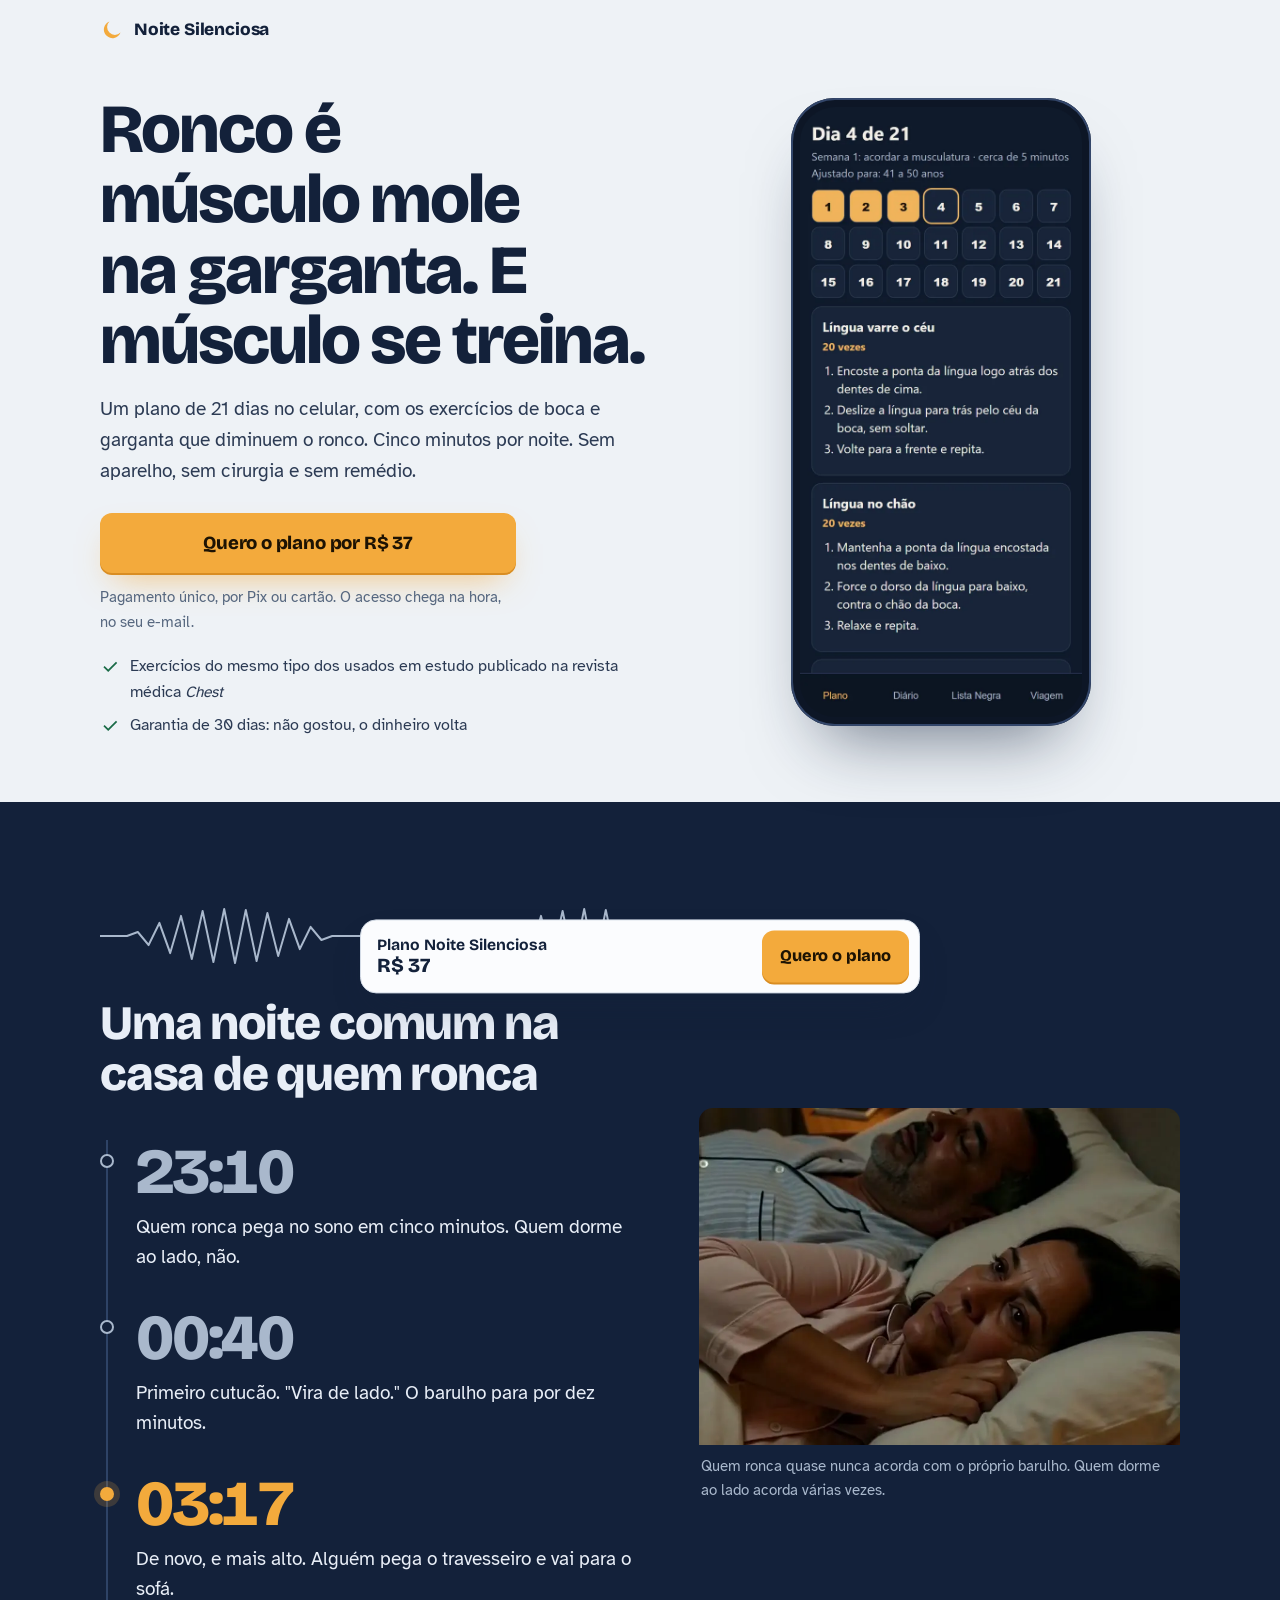
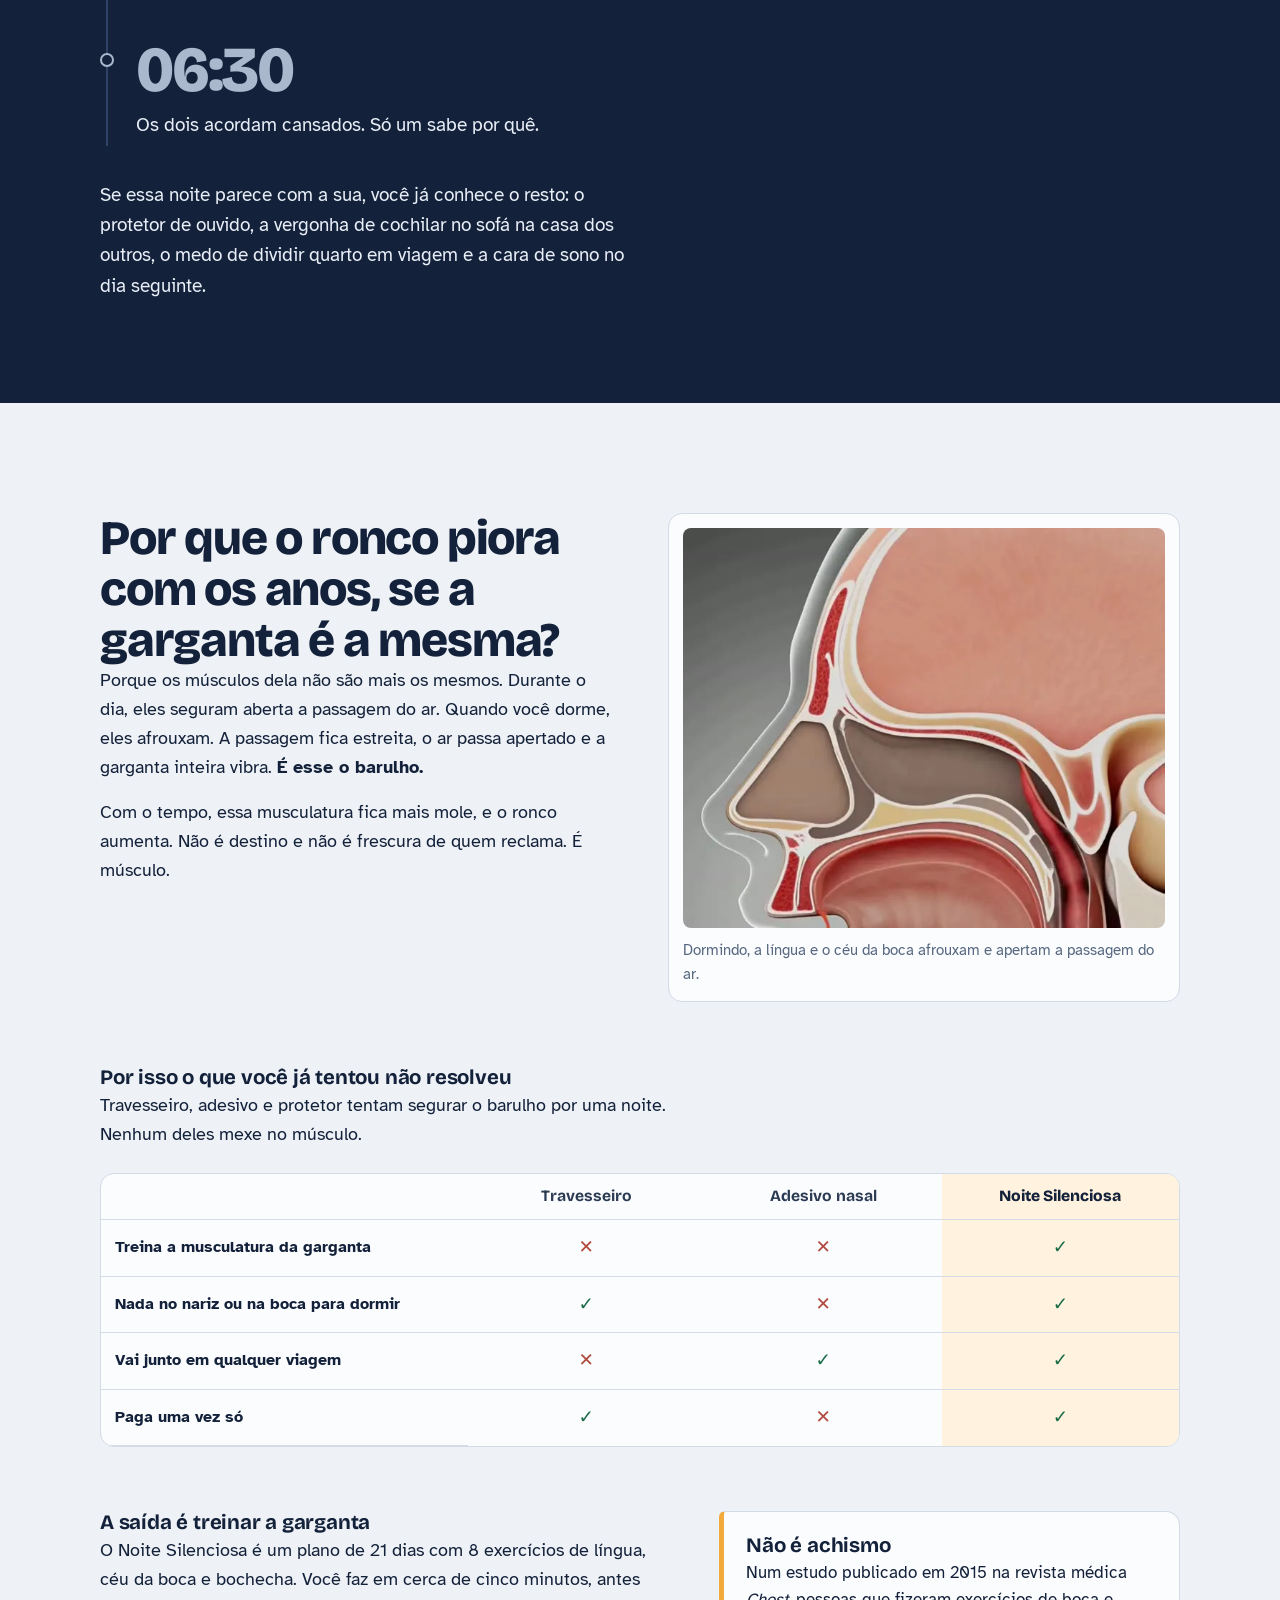
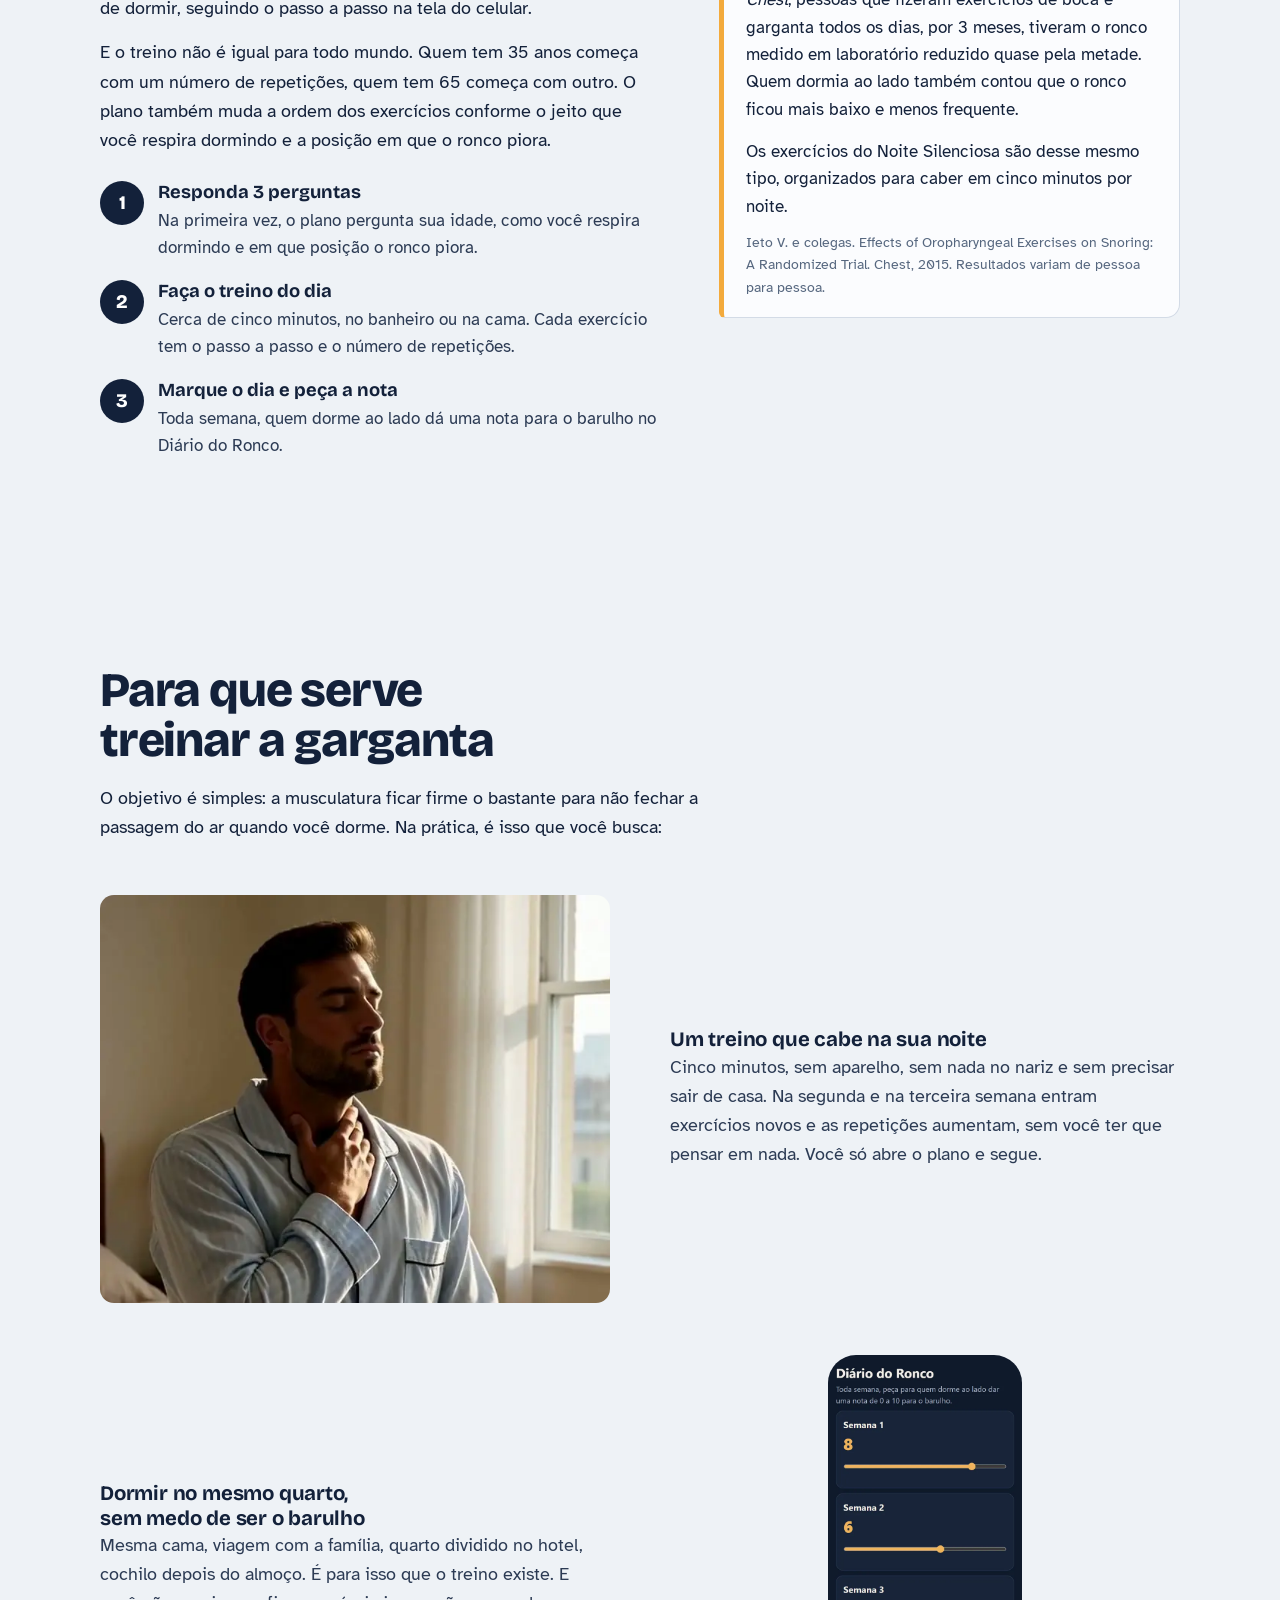
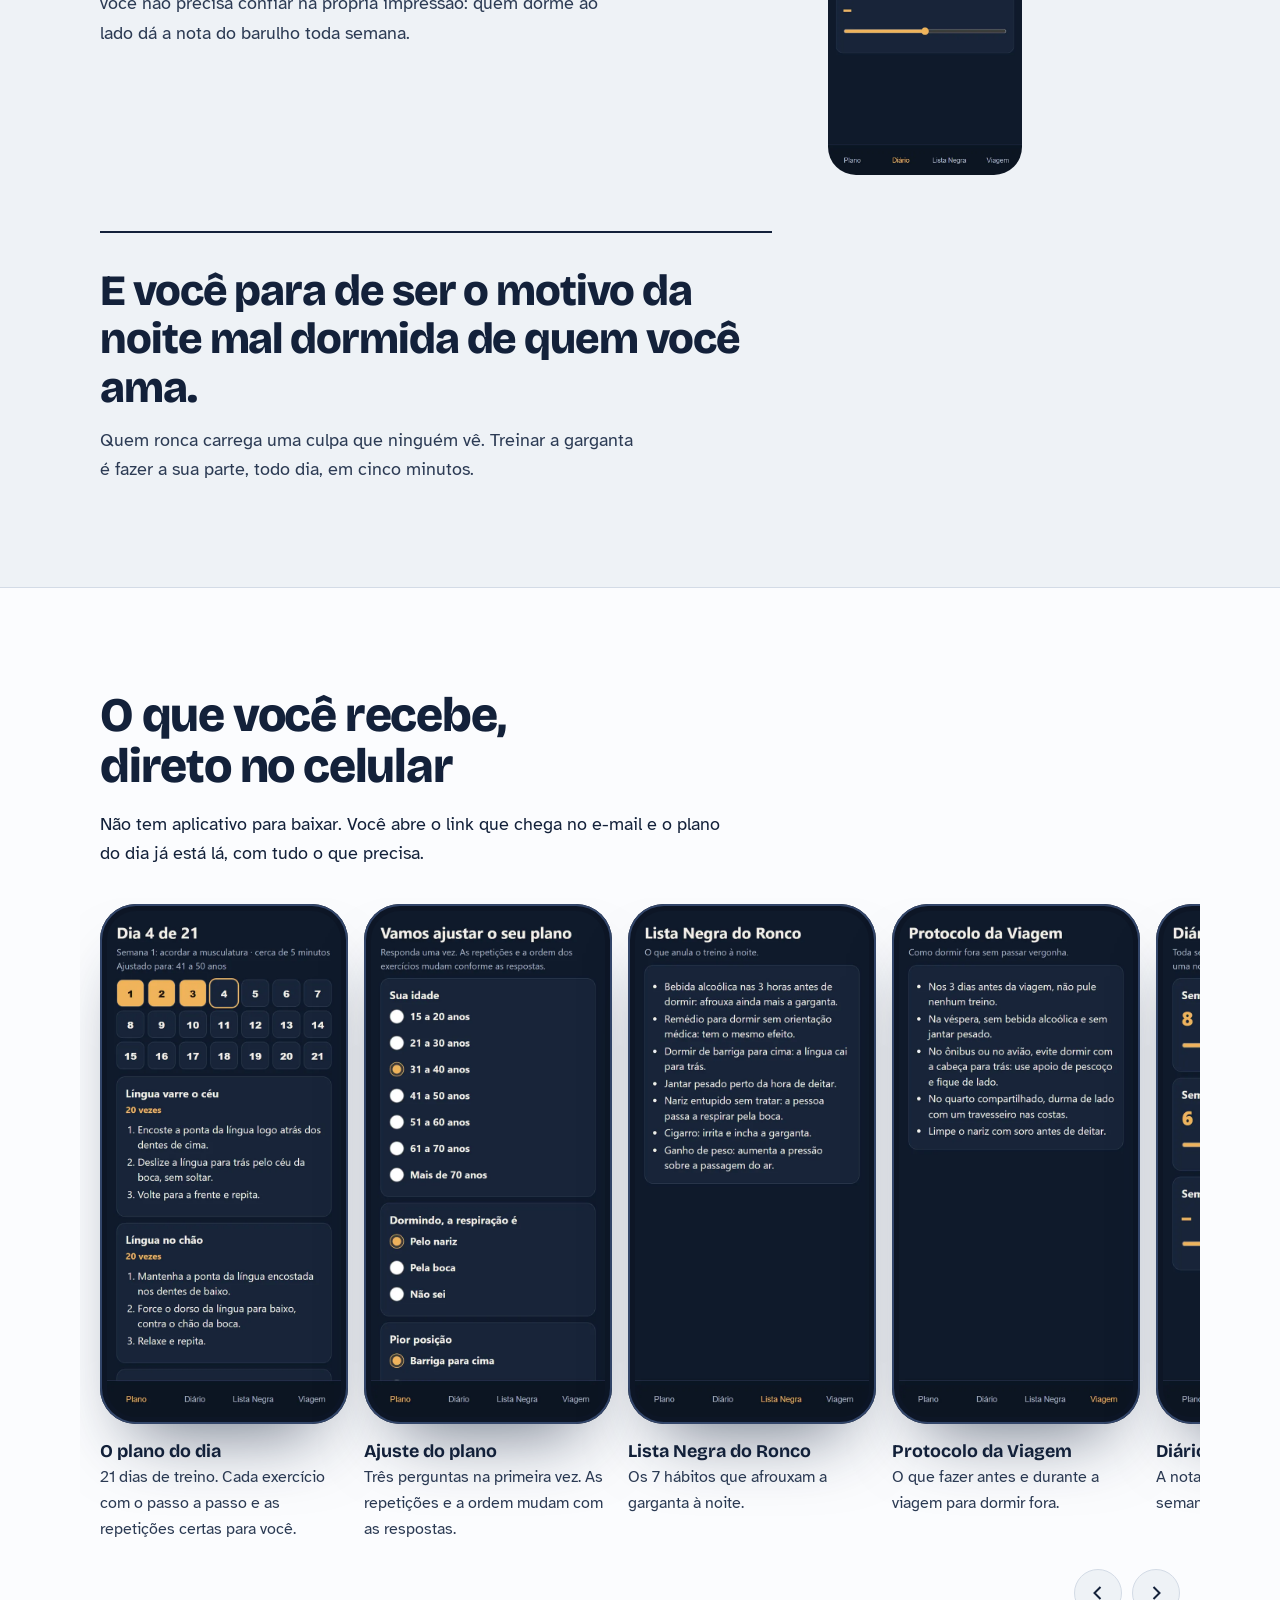
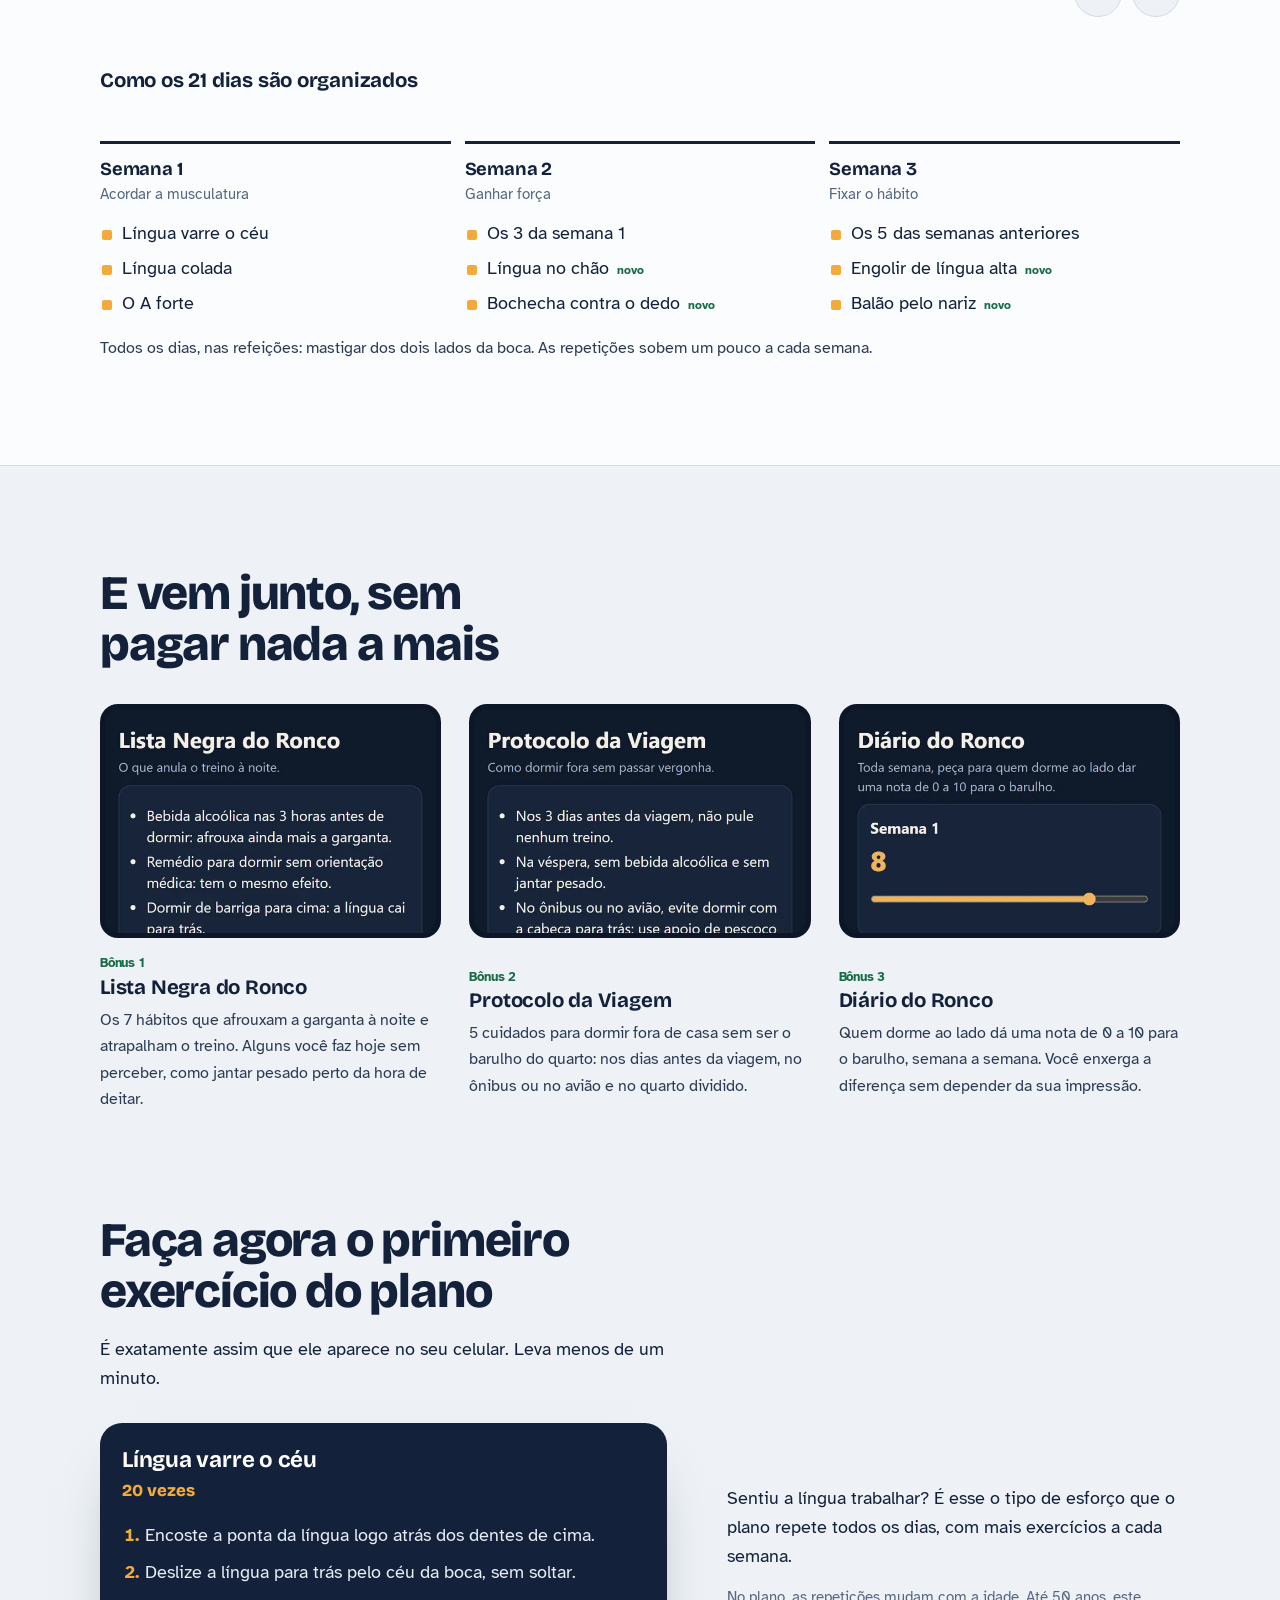
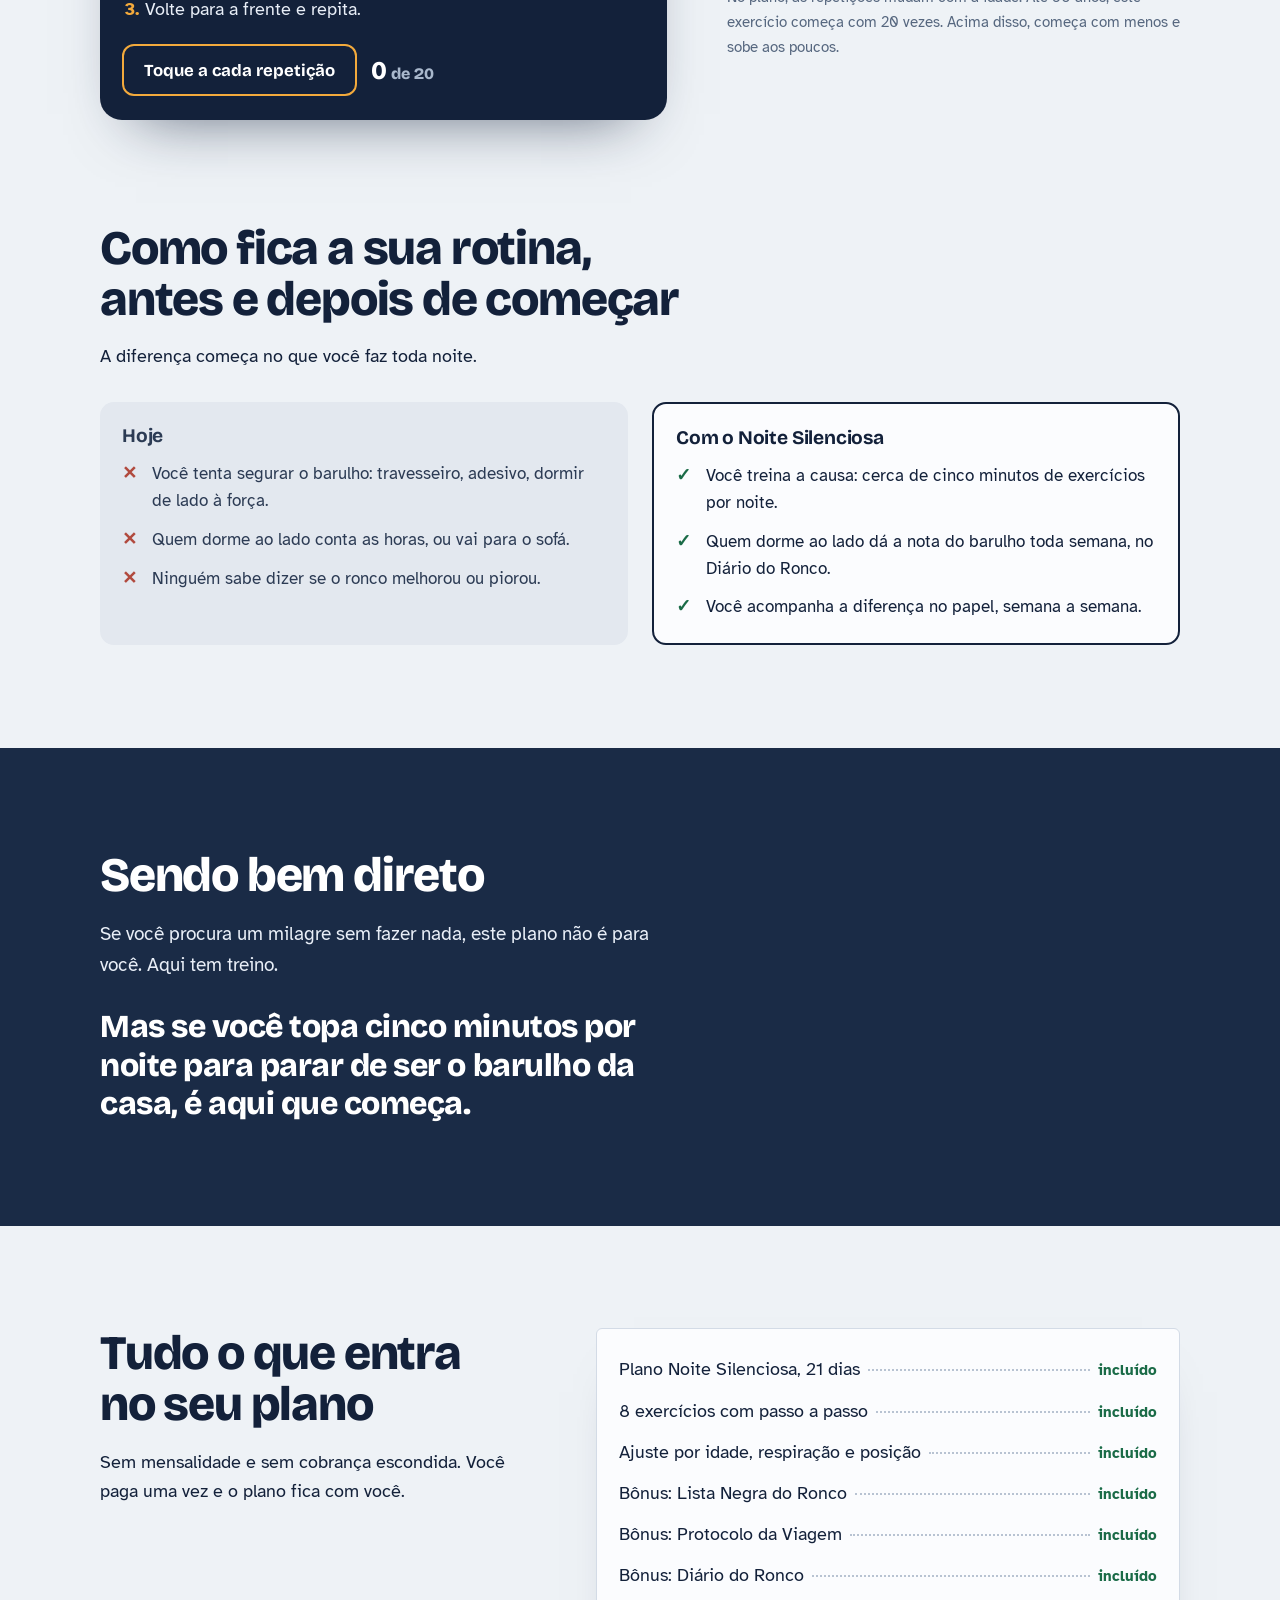
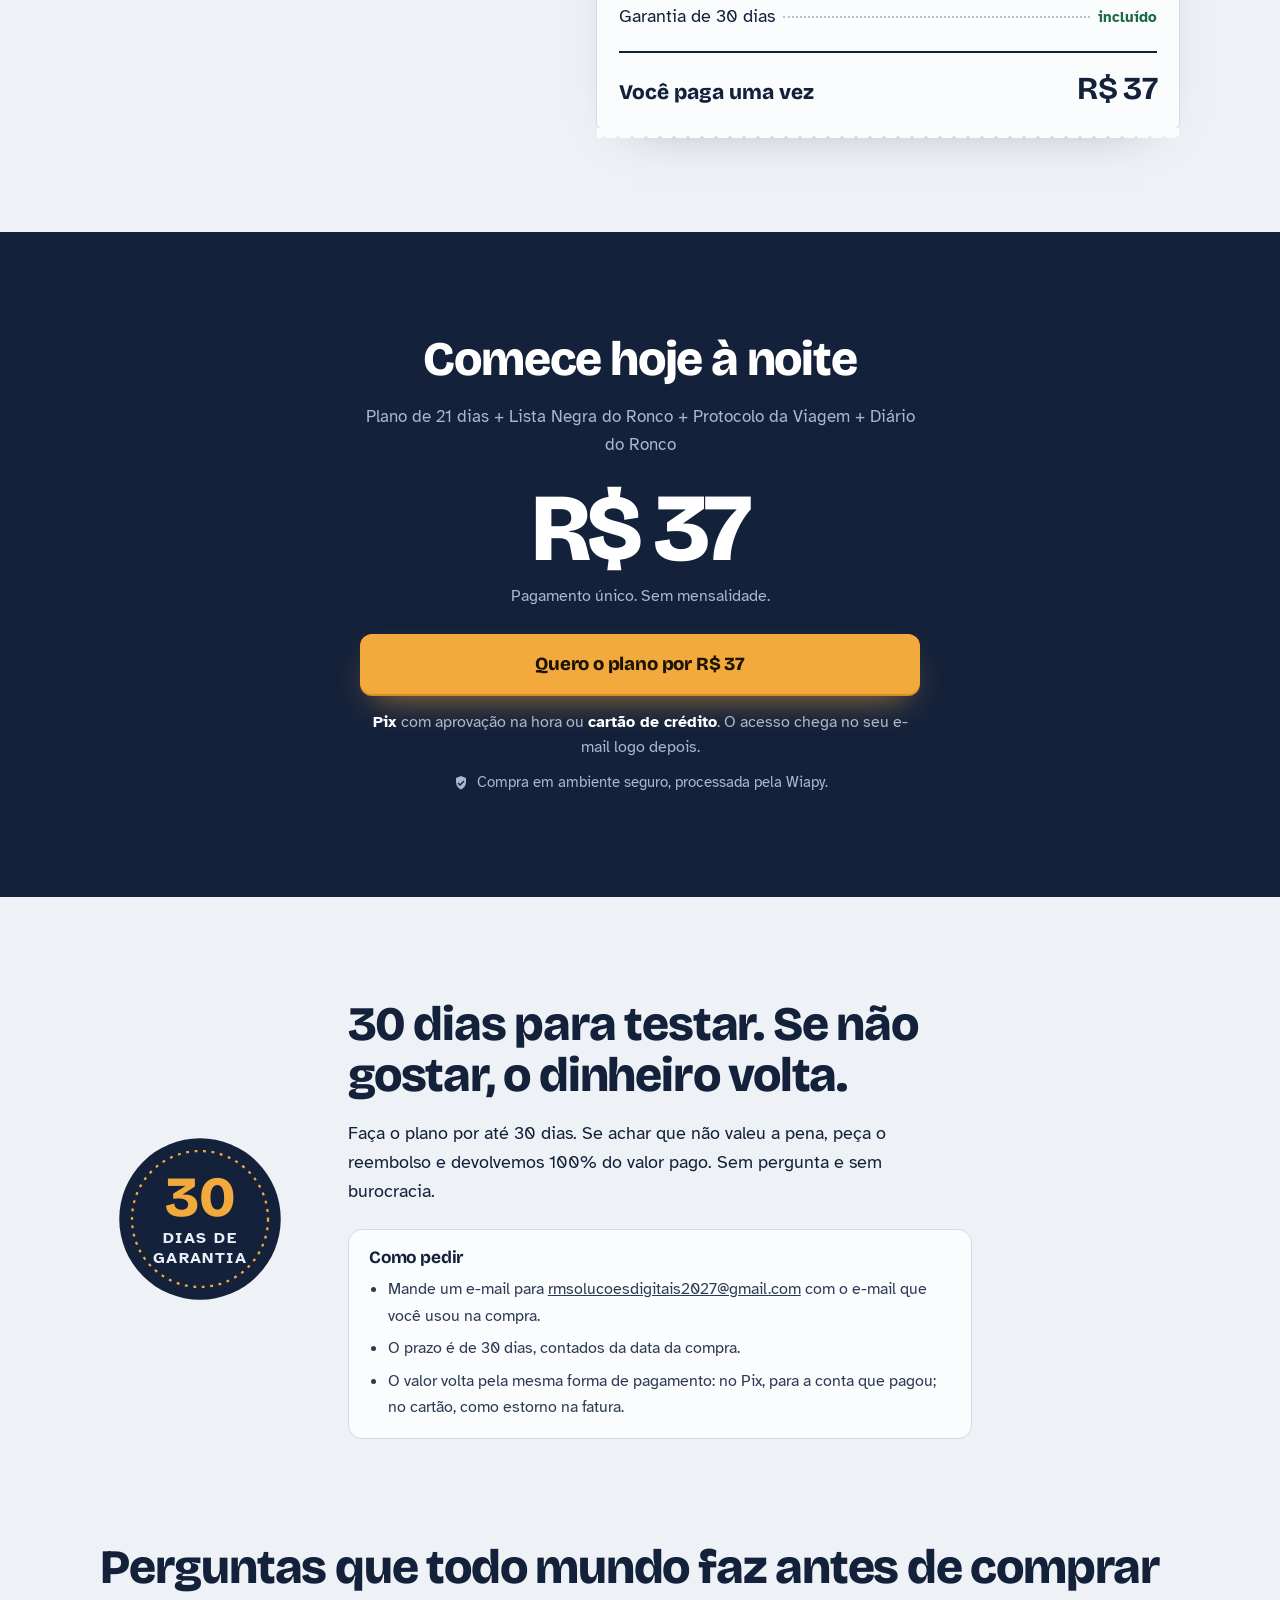
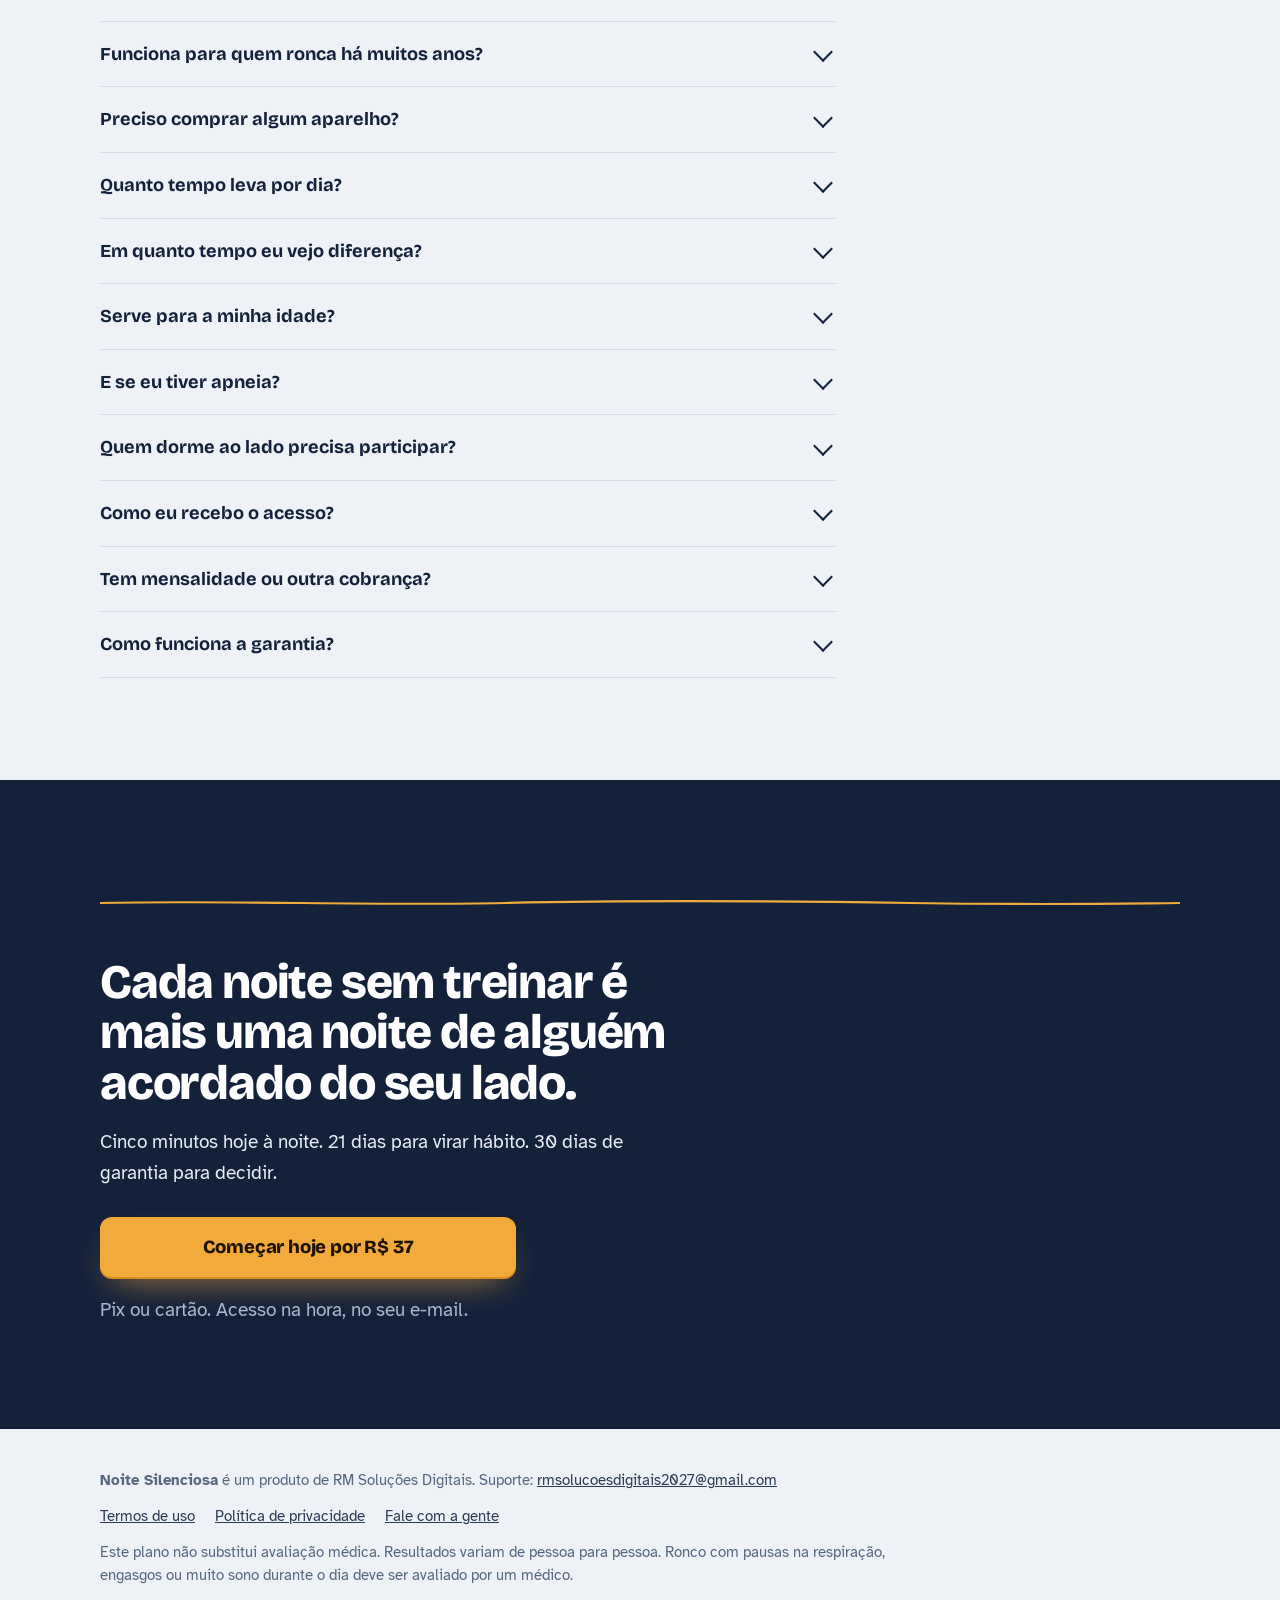
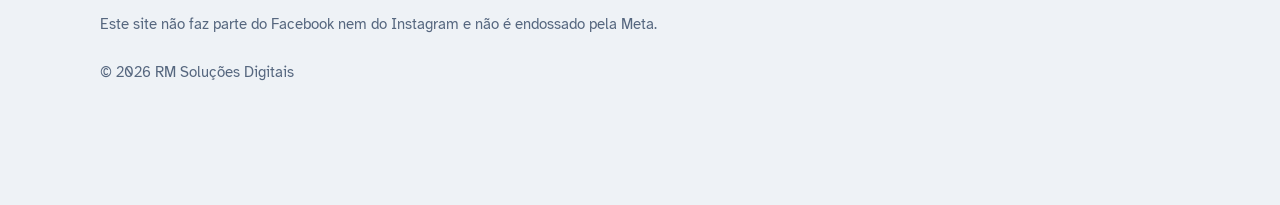
==== commit 9926e25c: "Página de vendas: contraste, Clarity depois do carregamento e imagens mais leves Co-Authored-By: Cla" ====
--- a/index.html
+++ b/index.html
@@ -16,7 +16,7 @@
 <link rel="icon" href="data:image/svg+xml,%3Csvg xmlns='http://www.w3.org/2000/svg' viewBox='0 0 32 32'%3E%3Crect width='32' height='32' rx='8' fill='%2313213a'/%3E%3Cpath fill='%23f3aa3c' d='M23 19.5A8.5 8.5 0 1 1 12.5 9a6.8 6.8 0 0 0 10.5 10.5z'/%3E%3C/svg%3E">
 <link rel="preload" href="fontes/bricolage-grotesque.woff2" as="font" type="font/woff2" crossorigin>
 <link rel="preload" href="fontes/atkinson-hyperlegible-400-normal.woff2" as="font" type="font/woff2" crossorigin>
-<style>@font-face {font-family: 'Atkinson Hyperlegible';font-style: normal;font-weight: 400;font-display: swap;src: url(fontes/atkinson-hyperlegible-400-normal.woff2) format('woff2');unicode-range: U+0000-00FF, U+0131, U+0152-0153, U+02BB-02BC, U+02C6, U+02DA, U+02DC, U+0304, U+0308, U+0329, U+2000-206F, U+20AC, U+2122, U+2191, U+2193, U+2212, U+2215, U+FEFF, U+FFFD;}@font-face {font-family: 'Atkinson Hyperlegible';font-style: normal;font-weight: 700;font-display: swap;src: url(fontes/atkinson-hyperlegible-700-normal.woff2) format('woff2');unicode-range: U+0000-00FF, U+0131, U+0152-0153, U+02BB-02BC, U+02C6, U+02DA, U+02DC, U+0304, U+0308, U+0329, U+2000-206F, U+20AC, U+2122, U+2191, U+2193, U+2212, U+2215, U+FEFF, U+FFFD;}@font-face {font-family: 'Bricolage Grotesque';font-style: normal;font-weight: 700 800;font-stretch: 100%;font-display: swap;src: url(fontes/bricolage-grotesque.woff2) format('woff2');unicode-range: U+0000-00FF, U+0131, U+0152-0153, U+02BB-02BC, U+02C6, U+02DA, U+02DC, U+0304, U+0308, U+0329, U+2000-206F, U+20AC, U+2122, U+2191, U+2193, U+2212, U+2215, U+FEFF, U+FFFD;}*,*::before,*::after{box-sizing:border-box}html{-webkit-text-size-adjust:100%;text-size-adjust:100%}body{margin:0;text-rendering:optimizeLegibility;-webkit-font-smoothing:antialiased}img,video,svg{display:block;max-width:100%;height:auto}h1,h2,h3,h4,p,figure,blockquote,ul,ol{margin:0}ul[role=list],ol[role=list]{list-style:none;padding:0}a{color:inherit}a[href^="mailto:"]{overflow-wrap:anywhere}button{font:inherit;color:inherit;cursor:pointer}:focus-visible{outline:3px solid var(--foco,#1d4ed8);outline-offset:3px}.so-leitor{position:absolute!important;width:1px;height:1px;overflow:hidden;clip:rect(0 0 0 0);white-space:nowrap}.pular{position:absolute;left:12px;top:-60px;z-index:50;padding:10px 14px;background:#fff;color:#000;border-radius:6px}.pular:focus{top:12px}html:not(.revisao) [data-pendente]{display:none!important}.revisao [data-pendente]{position:relative;outline:2px dashed #e11d48;outline-offset:6px}.revisao [data-pendente]::before{content:"ESPAÇO RESERVADO \2022  " attr(data-pendente);display:block;font:700 13px/1.35 system-ui,sans-serif;letter-spacing:0;text-transform:none;color:#fff;background:#e11d48;padding:7px 10px;margin:0 0 12px;border-radius:4px;text-align:left}.aviso-revisao{position:sticky;top:0;z-index:60;background:#e11d48;color:#fff;font:600 14px/1.35 system-ui,sans-serif;padding:10px 16px;text-align:center}.aviso-revisao code{background:#0002;padding:1px 5px;border-radius:3px}.barra-compra{position:fixed;left:0;right:0;bottom:0;z-index:40;padding:10px 16px calc(10px + env(safe-area-inset-bottom));transform:translateY(110%);visibility:hidden;transition:transform .28s ease,visibility 0s linear .28s;pointer-events:none}.barra-compra.visivel{transform:none;visibility:visible;transition:transform .28s ease;pointer-events:auto}.captura-inteira .barra-compra{display:none}.no-js .barra-compra,html:not(.js) .barra-compra{display:none}.js [data-revela]{opacity:0;transform:translateY(14px);transition:opacity .6s ease,transform .6s ease}.js [data-revela].visto{opacity:1;transform:none}[data-carrossel] .trilho{display:flex;gap:16px;overflow-x:auto;scroll-snap-type:x mandatory;-webkit-overflow-scrolling:touch;scrollbar-width:none;overscroll-behavior-x:contain}[data-carrossel] .trilho::-webkit-scrollbar{display:none}[data-carrossel] .trilho>*{scroll-snap-align:start;flex:none}details>summary{list-style:none;cursor:pointer}details>summary::-webkit-details-marker{display:none}@media (prefers-reduced-motion:reduce){*,*::before,*::after{animation-duration:.01ms!important;animation-iteration-count:1!important;transition-duration:.01ms!important;scroll-behavior:auto!important}.js [data-revela]{opacity:1;transform:none}}:root{--lencol:#eef2f6; --branco:#fbfcfe; --tinta:#13213a; --tinta-2:#2c3b54; --suave:#56677f; --linha:#d3dbe6;--noite:#13213a; --noite-2:#1a2b46; --noite-linha:#2e4366; --nevoa:#a9b8cc; --lua:#e8eef7;--abajur:#f3aa3c; --abajur-2:#d98d22; --abajur-txt:#1d1303; --abajur-luz:rgba(243,170,60,.34);--ok:#23845a; --nao:#b14a3e; --foco:#d98d22;--f-tit:'Bricolage Grotesque','Arial Narrow',Arial,sans-serif;--f-txt:'Atkinson Hyperlegible',system-ui,-apple-system,'Segoe UI',Roboto,sans-serif;--raio:14px;}html{scroll-behavior:smooth;scroll-padding-top:12px}body{background:var(--lencol);color:var(--tinta);font:400 1.125rem/1.62 var(--f-txt)}.miolo{width:min(1080px,100% - 40px);margin-inline:auto}.texto{max-width:39rem}h1,h2,h3{font-family:var(--f-tit);color:inherit;text-wrap:balance}h1{font-weight:800;font-size:clamp(2.3rem,1.35rem + 4.4vw,4.3rem);line-height:1.02;letter-spacing:-.03em}h2{font-weight:800;font-size:clamp(1.85rem,1.15rem + 3vw,3rem);line-height:1.06;letter-spacing:-.025em}h3{font-weight:700;font-size:1.28rem;line-height:1.2;letter-spacing:-.01em}p+p{margin-top:.85em}strong,b{font-weight:700}.faixa{padding-block:clamp(60px,8vw,108px)}.faixa>.miolo>h2+p,.faixa>.miolo>.texto>h2+p{margin-top:18px}.suave{color:var(--suave)}.botao{display:inline-flex;align-items:center;justify-content:center;min-height:60px;padding:17px 30px;border-radius:12px;background:var(--abajur);color:var(--abajur-txt);font:800 1.16rem/1.1 var(--f-tit);letter-spacing:-.01em;text-decoration:none;text-align:center;box-shadow:0 2px 0 var(--abajur-2),0 16px 34px -14px rgba(243,170,60,.7);transition:transform .15s ease,background-color .15s ease}.botao:hover{background:#f7b955;transform:translateY(-1px)}.botao:active{transform:translateY(1px)}.botao.largo{display:flex;width:100%}.micro{margin-top:12px;font-size:.95rem;color:var(--suave)}.topo{padding-top:18px}.marca{display:inline-flex;align-items:center;gap:10px;font:800 1.08rem/1 var(--f-tit);letter-spacing:-.01em;text-decoration:none;color:var(--tinta)}.marca svg{width:24px;height:24px}.heroi{display:grid;gap:40px;padding-block:30px 8px}.heroi .lead{margin-top:18px;font-size:1.2rem;color:var(--tinta-2);max-width:33rem}.heroi .acao{margin-top:26px;max-width:26rem}.credito{display:grid;gap:8px;margin-top:20px;padding:0;list-style:none;font-size:.97rem;color:var(--tinta-2)}.credito li{display:flex;gap:10px;align-items:flex-start}.credito svg{flex:none;width:20px;height:20px;margin-top:2px;color:var(--ok)}.heroi-visual{position:relative;display:flex;justify-content:center;padding-bottom:8px}.heroi-visual::before{content:"";position:absolute;left:50%;top:6%;width:min(420px,96vw);height:72%;transform:translateX(-50%);background:radial-gradient(closest-side,var(--abajur-luz),transparent 75%);pointer-events:none}.celular{position:relative;width:min(286px,74vw);padding:9px;border-radius:44px;background:#0d1626;box-shadow:inset 0 0 0 2px #33466a,0 40px 70px -32px rgba(19,33,58,.6)}.celular img{width:100%;border-radius:35px}.heroi-visual .etiqueta{position:absolute;right:max(4px,calc(50% - 205px));bottom:16%;background:var(--branco);border:1px solid var(--linha);border-radius:12px;padding:10px 14px;font-size:.92rem;line-height:1.3;box-shadow:0 18px 30px -18px rgba(19,33,58,.45);max-width:190px}.heroi-visual .etiqueta b{display:block;font:800 1.5rem/1 var(--f-tit);color:var(--tinta)}@media (min-width:900px){.heroi{grid-template-columns:1.08fr .92fr;align-items:center;padding-block:44px 64px}.celular{width:300px}}.noite{background:var(--noite);color:var(--lua)}.noite .suave{color:var(--nevoa)}.onda{display:block;width:100%;height:64px;margin:0 0 30px;color:var(--nevoa)}.onda path{fill:none;stroke:currentColor;stroke-width:2.2;stroke-linecap:round;stroke-linejoin:round}.js .onda[data-revela] path{stroke-dasharray:1400;stroke-dashoffset:1400;transition:stroke-dashoffset 2.4s ease}.js .onda[data-revela].visto path{stroke-dashoffset:0}.js .onda[data-revela]{opacity:1;transform:none}.linha-tempo{list-style:none;padding:0;margin:40px 0 0 6px;border-left:2px solid var(--noite-linha)}.linha-tempo li{position:relative;padding:0 0 34px 28px}.linha-tempo li:last-child{padding-bottom:6px}.linha-tempo li::before{content:"";position:absolute;left:-8px;top:.9rem;width:14px;height:14px;border-radius:50%;background:var(--noite);border:2px solid var(--nevoa)}.linha-tempo time{display:block;font:800 clamp(2.6rem,1.8rem + 4vw,4rem)/1 var(--f-tit);font-variant-numeric:tabular-nums;letter-spacing:-.035em;color:var(--nevoa)}.linha-tempo p{margin-top:8px;font-size:1.16rem;max-width:31rem;color:var(--lua)}.linha-tempo li.pior time{color:var(--abajur)}.linha-tempo li.pior::before{background:var(--abajur);border-color:var(--abajur);box-shadow:0 0 0 6px rgba(243,170,60,.18)}.noite .fecho{margin-top:34px;max-width:39rem;font-size:1.16rem}.noite .foto-casal{margin-top:40px;border-radius:var(--raio);overflow:hidden;max-width:620px}.noite .foto-casal figcaption{padding:10px 2px 0;font-size:.92rem;color:var(--nevoa)}@media (min-width:900px){.noite .duas{display:grid;grid-template-columns:1fr .9fr;gap:64px;align-items:start}.noite .foto-casal{margin-top:110px}}.causa .grade{display:grid;gap:34px;margin-top:8px}@media (min-width:900px){.causa .grade{grid-template-columns:1fr 1fr;gap:56px;align-items:start}}.diagrama{background:var(--branco);border:1px solid var(--linha);border-radius:var(--raio);padding:14px}.diagrama img{border-radius:8px}.diagrama figcaption{margin-top:10px;font-size:.95rem;color:var(--suave)}.porque{margin-top:64px}.comparar{width:100%;table-layout:fixed;margin-top:24px;border-collapse:separate;border-spacing:0;background:var(--branco);border:1px solid var(--linha);border-radius:var(--raio);overflow:hidden;font-size:1rem}.comparar thead th:first-child{width:34%}.comparar thead th{overflow-wrap:anywhere;hyphens:auto}@media (max-width:560px){.comparar,.comparar tbody{display:block}.comparar thead{display:none}.comparar tr{display:grid;grid-template-columns:repeat(3,1fr);border-bottom:1px solid var(--linha)}.comparar tr:last-child{border-bottom:0}.comparar th[scope=row]{grid-column:1/-1;border-bottom:0;padding:14px 14px 2px;font:700 1rem/1.3 var(--f-tit);text-align:left}.comparar td{border-bottom:0;padding:6px 4px 14px;display:flex;flex-direction:column;align-items:center;gap:2px}.comparar td::after{content:attr(data-r);font-size:.8rem;line-height:1.2;color:var(--suave);text-align:center}.comparar td.nosso{background:transparent}.comparar td.nosso::after{color:var(--tinta);font-weight:700}}.comparar th,.comparar td{padding:13px 10px;text-align:center;border-bottom:1px solid var(--linha);vertical-align:middle}.comparar tr:last-child td{border-bottom:0}.comparar th:first-child,.comparar td:first-child{text-align:left;padding-left:14px}.comparar thead th{font:700 .98rem/1.2 var(--f-tit);color:var(--tinta-2)}.comparar .nosso{background:#fff3df}.comparar thead .nosso{color:var(--tinta);font-weight:800}.comparar .s,.comparar .n{font-weight:700;font-size:1.15rem}.comparar .s{color:var(--ok)}.comparar .n{color:var(--nao)}.mecanismo{margin-top:64px;display:grid;gap:34px}@media (min-width:900px){.mecanismo{grid-template-columns:1.1fr .9fr;gap:56px;align-items:start}}.estudo{background:var(--branco);border:1px solid var(--linha);border-left:5px solid var(--abajur);border-radius:6px var(--raio) var(--raio) 6px;padding:22px 22px 18px}.estudo p{font-size:1.06rem}.estudo cite{display:block;margin-top:12px;font-style:normal;font-size:.86rem;color:var(--suave)}.passos{counter-reset:p;list-style:none;padding:0;margin-top:26px;display:grid;gap:18px}.passos li{counter-increment:p;display:grid;grid-template-columns:44px 1fr;gap:4px 14px}.passos li::before{content:counter(p);grid-row:span 2;width:44px;height:44px;border-radius:50%;display:grid;place-items:center;background:var(--tinta);color:#fff;font:800 1.2rem/1 var(--f-tit)}.passos b{font:700 1.15rem/1.25 var(--f-tit);align-self:center}.passos span{color:var(--tinta-2);font-size:1.04rem}.servir .bloco{display:grid;gap:22px;align-items:center;margin-top:52px}.servir .bloco img{border-radius:var(--raio)}.servir .bloco p{color:var(--tinta-2)}@media (min-width:860px){.servir .bloco{grid-template-columns:1fr 1fr;gap:60px}.servir .bloco.inverte .midia{order:2}}.frase-grande{margin-top:56px;padding-top:34px;border-top:2px solid var(--tinta);font:800 clamp(1.7rem,1.15rem + 2.6vw,2.7rem)/1.12 var(--f-tit);letter-spacing:-.025em;max-width:24ch}.frase-grande+p{margin-top:14px;max-width:34rem;color:var(--tinta-2)}.recebe{background:var(--branco);border-block:1px solid var(--linha)}.vitrine{margin-top:30px}.vitrine .trilho{padding:6px 20px 22px;margin-inline:-20px;scroll-padding-inline:20px}.vitrine figure{width:min(248px,66vw)}.vitrine .celular{width:100%;padding:7px;border-radius:36px}.vitrine .celular img{border-radius:29px}.vitrine figcaption{margin-top:16px;font-size:1rem;color:var(--tinta-2)}.vitrine figcaption b{display:block;margin-bottom:2px;font:700 1.12rem/1.25 var(--f-tit);color:var(--tinta)}.setas{display:flex;gap:10px;justify-content:flex-end;margin-top:4px}.setas button{width:48px;height:48px;border-radius:50%;border:1px solid var(--linha);background:var(--lencol);display:grid;place-items:center}.setas svg{width:20px;height:20px}.semanas{display:grid;gap:14px;margin-top:48px}@media (min-width:800px){.semanas{grid-template-columns:repeat(3,1fr)}}.semana{border-top:3px solid var(--tinta);padding-top:14px}.semana h3{font-size:1.15rem}.semana p{font-size:.95rem;color:var(--suave);margin-top:2px}.semana ul{list-style:none;padding:0;margin-top:12px;display:grid;gap:6px}.semana li{padding-left:22px;position:relative}.semana li::before{content:"";position:absolute;left:2px;top:.62em;width:10px;height:10px;border-radius:2px;background:var(--abajur)}.semana li.novo::after{content:"novo";margin-left:8px;font-size:.78rem;font-weight:700;color:var(--ok)}.todo-dia{margin-top:18px;font-size:1rem;color:var(--tinta-2)}.bonus-lista{display:grid;gap:26px;margin-top:34px}@media (min-width:900px){.bonus-lista{grid-template-columns:repeat(3,1fr);gap:28px}}.bonus{display:grid;grid-template-columns:104px 1fr;gap:18px;align-items:start}@media (min-width:900px){.bonus{grid-template-columns:1fr}}.bonus .recorte{border-radius:18px;overflow:hidden;background:#0d1626;padding:5px;aspect-ratio:4/5}.bonus .recorte img{width:100%;height:100%;object-fit:cover;object-position:top;border-radius:14px}@media (min-width:900px){.bonus .recorte{aspect-ratio:16/11}}.bonus h3 small{display:block;font:700 .82rem/1.2 var(--f-txt);color:var(--ok);margin-bottom:4px}.bonus p{margin-top:6px;font-size:1.02rem;color:var(--tinta-2)}.amostra .grade{display:grid;gap:34px;margin-top:30px}@media (min-width:900px){.amostra .grade{grid-template-columns:1fr .8fr;gap:60px;align-items:center}}.cartao-app{background:var(--noite);color:var(--lua);border-radius:22px;padding:24px 22px;box-shadow:0 30px 60px -36px rgba(19,33,58,.7)}.cartao-app h3{color:#fff;font-size:1.4rem}.cartao-app .reps{display:inline-block;margin-top:6px;font:800 1.05rem var(--f-tit);color:var(--abajur)}.cartao-app ol{margin:16px 0 0;padding-left:1.3em;display:grid;gap:8px}.cartao-app li::marker{color:var(--abajur);font-weight:700}.contagem{margin-top:20px;display:flex;align-items:center;gap:14px;flex-wrap:wrap}.contagem button{min-height:52px;padding:12px 20px;border-radius:12px;border:2px solid var(--abajur);background:transparent;color:#fff;font:700 1.05rem var(--f-tit)}.contagem output{font:800 1.6rem/1 var(--f-tit);font-variant-numeric:tabular-nums;color:#fff}.contagem output small{font-size:1rem;color:var(--nevoa)}.amostra .nota{margin-top:14px;font-size:.95rem;color:var(--suave)}.compara-rotina{display:grid;gap:16px;margin-top:30px}@media (min-width:800px){.compara-rotina{grid-template-columns:1fr 1fr;gap:24px}}.coluna{border-radius:var(--raio);padding:22px}.coluna h3{font-size:1.2rem}.coluna ul{list-style:none;padding:0;margin-top:14px;display:grid;gap:12px}.coluna li{padding-left:30px;position:relative;font-size:1.04rem}.coluna li::before{position:absolute;left:0;top:0;font:800 1.1rem/1.5 var(--f-tit)}.coluna.hoje{background:#e3e8ef;color:var(--tinta-2)}.coluna.hoje li::before{content:"\2715";color:var(--nao)}.coluna.com{background:var(--branco);border:2px solid var(--tinta)}.coluna.com li::before{content:"\2713";color:var(--ok)}.ad-reais{margin-top:30px}#antes-depois-lista{display:grid;gap:20px}.ad-fotos{display:grid;grid-template-columns:1fr 1fr;gap:8px}.ad-fotos div{position:relative}.ad-fotos img{border-radius:10px;width:100%}.ad-fotos span{position:absolute;left:8px;top:8px;background:#000a;color:#fff;font-size:.8rem;padding:2px 8px;border-radius:20px}.vagas{display:grid;gap:12px;grid-template-columns:repeat(auto-fit,minmax(220px,1fr))}.vaga{min-height:150px;border:2px dashed #b9c4d3;border-radius:12px;display:grid;place-items:center;text-align:center;padding:14px;color:var(--suave);font-size:.95rem;background:#f6f8fb}.depoimentos{background:var(--branco);border-block:1px solid var(--linha)}#depoimentos-lista{display:grid;gap:18px;margin-top:28px;grid-template-columns:repeat(auto-fit,minmax(260px,1fr))}.dep{background:var(--lencol);border-radius:var(--raio);padding:20px}.dep blockquote{margin:0;font-size:1.06rem}.dep figcaption{display:flex;align-items:center;gap:10px;margin-top:14px;font-weight:700;font-size:.95rem}.dep figcaption img{width:44px;height:44px;border-radius:50%;object-fit:cover}.dep-print img,.dep-video video{border-radius:10px;width:100%}.direto{background:var(--noite-2);color:var(--lua)}.direto h2{color:#fff}.direto p{font-size:1.2rem;max-width:36rem}.direto p.forte{font:800 clamp(1.4rem,1.1rem + 1.6vw,2rem)/1.2 var(--f-tit);color:#fff;letter-spacing:-.015em}@media (min-width:900px){.pilha .miolo{display:grid;grid-template-columns:.85fr 1.15fr;gap:64px;align-items:start}.pilha .recibo{margin-top:0}}.recibo{margin-top:30px;max-width:640px;background:var(--branco);border:1px solid var(--linha);border-radius:6px;padding:26px 22px 20px;position:relative;box-shadow:0 26px 50px -38px rgba(19,33,58,.5)}.recibo::after{content:"";position:absolute;left:0;right:0;bottom:-10px;height:10px;background:linear-gradient(-45deg,transparent 7px,var(--branco) 0) 0 0/14px 10px,linear-gradient(45deg,transparent 7px,var(--branco) 0) 0 0/14px 10px}.recibo ul{list-style:none;padding:0;display:grid;gap:12px}.recibo li{display:flex;align-items:baseline;gap:8px}.recibo li span{flex:0 1 auto}.recibo li i{flex:1 1 20px;border-bottom:2px dotted #b8c3d2;transform:translateY(-4px)}.recibo li em{flex:none;font-style:normal;font-weight:700;color:var(--ok);font-size:.95rem}.recibo .total{display:flex;justify-content:space-between;align-items:baseline;margin-top:20px;padding-top:16px;border-top:2px solid var(--tinta);font:800 1.3rem var(--f-tit)}.recibo .total strong{font-size:2rem;letter-spacing:-.02em}.oferta{background:var(--noite);color:var(--lua)}.caixa-oferta{max-width:560px;margin-inline:auto;text-align:center}.caixa-oferta h2{color:#fff}.caixa-oferta .inclui{margin-top:12px;color:var(--nevoa);font-size:1.08rem}.preco{margin-top:22px;font:800 clamp(4.2rem,3rem + 6vw,6rem)/1 var(--f-tit);letter-spacing:-.04em;color:#fff}.preco small{display:block;margin-top:8px;font:400 1.02rem/1.4 var(--f-txt);letter-spacing:0;color:var(--nevoa)}.caixa-oferta .botao{margin-top:26px}.pagamento{margin-top:16px;font-size:.98rem;color:var(--nevoa)}.pagamento b{color:#fff}.seguro{display:flex;gap:8px;justify-content:center;align-items:center;margin-top:10px;font-size:.92rem;color:var(--nevoa)}.seguro svg{width:16px;height:16px}.contador{margin:28px auto 0;max-width:420px;border:1px solid var(--noite-linha);border-radius:12px;padding:14px}.contador p{font-size:.95rem;color:var(--nevoa)}.contador .relogio{display:flex;justify-content:center;gap:10px;margin-top:8px}.contador .relogio div{min-width:62px}.contador .relogio b{display:block;font:800 1.9rem/1 var(--f-tit);font-variant-numeric:tabular-nums;color:#fff}.contador .relogio span{font-size:.78rem;color:var(--nevoa)}.garantia .grade{display:grid;gap:28px;align-items:center}.garantia .grade>*{min-width:0}@media (min-width:800px){.garantia .grade{grid-template-columns:200px 1fr;gap:48px}}.selo{width:170px;height:170px;margin-inline:auto}.como-pedir{margin-top:22px;background:var(--branco);border:1px solid var(--linha);border-radius:var(--raio);padding:18px 20px;font-size:1.02rem}.como-pedir h3{font-size:1.08rem}.como-pedir ul{margin-top:8px;padding-left:1.15em;display:grid;gap:6px;color:var(--tinta-2)}.perguntas .lista{margin-top:28px;max-width:46rem;border-top:1px solid var(--linha)}.perguntas details{border-bottom:1px solid var(--linha)}.perguntas summary{position:relative;padding:20px 48px 20px 0;font:700 1.14rem/1.35 var(--f-tit)}.perguntas summary::after{content:"";position:absolute;right:6px;top:50%;width:14px;height:14px;margin-top:-9px;border-right:2.5px solid var(--tinta);border-bottom:2.5px solid var(--tinta);transform:rotate(45deg);transition:transform .2s ease}.perguntas details[open] summary::after{transform:rotate(-135deg);margin-top:-3px}.perguntas details p{padding:0 0 20px;color:var(--tinta-2);max-width:40rem}.perguntas details[open] p{animation:abre .25s ease}@keyframes abre{from{opacity:0;transform:translateY(-4px)}to{opacity:1;transform:none}}.final{background:var(--noite);color:var(--lua);text-align:left}.final .onda{color:var(--abajur);height:40px;margin-bottom:34px}.final h2{color:#fff;max-width:20ch}.final p{margin-top:18px;font-size:1.2rem;max-width:34rem}.final .acao{margin-top:28px;max-width:26rem}.final .micro{color:var(--nevoa)}.rodape{padding:40px 0 120px;font-size:.92rem;color:var(--suave);background:var(--lencol)}.rodape .miolo{display:grid;gap:12px}.rodape nav{display:flex;flex-wrap:wrap;gap:8px 20px}.rodape a{color:var(--tinta-2)}.rodape .aviso{max-width:52rem}.barra-compra .dentro{display:flex;align-items:center;justify-content:space-between;gap:14px;max-width:560px;margin-inline:auto;background:var(--branco);border:1px solid var(--linha);border-radius:16px;padding:10px 10px 10px 16px;box-shadow:0 18px 40px -16px rgba(19,33,58,.45)}.barra-compra .nome{font:700 .98rem/1.2 var(--f-tit)}.barra-compra .nome span{display:block;font:800 1.25rem/1.1 var(--f-tit)}.barra-compra .botao{min-height:52px;padding:12px 18px;font-size:1.02rem;box-shadow:0 2px 0 var(--abajur-2)}@media (max-width:359px){.barra-compra .nome{font-size:.86rem}.barra-compra .botao{padding:12px 12px;font-size:.95rem}}</style>
+<style>@font-face {font-family: 'Atkinson Hyperlegible';font-style: normal;font-weight: 400;font-display: swap;src: url(fontes/atkinson-hyperlegible-400-normal.woff2) format('woff2');unicode-range: U+0000-00FF, U+0131, U+0152-0153, U+02BB-02BC, U+02C6, U+02DA, U+02DC, U+0304, U+0308, U+0329, U+2000-206F, U+20AC, U+2122, U+2191, U+2193, U+2212, U+2215, U+FEFF, U+FFFD;}@font-face {font-family: 'Atkinson Hyperlegible';font-style: normal;font-weight: 700;font-display: swap;src: url(fontes/atkinson-hyperlegible-700-normal.woff2) format('woff2');unicode-range: U+0000-00FF, U+0131, U+0152-0153, U+02BB-02BC, U+02C6, U+02DA, U+02DC, U+0304, U+0308, U+0329, U+2000-206F, U+20AC, U+2122, U+2191, U+2193, U+2212, U+2215, U+FEFF, U+FFFD;}@font-face {font-family: 'Bricolage Grotesque';font-style: normal;font-weight: 700 800;font-stretch: 100%;font-display: swap;src: url(fontes/bricolage-grotesque.woff2) format('woff2');unicode-range: U+0000-00FF, U+0131, U+0152-0153, U+02BB-02BC, U+02C6, U+02DA, U+02DC, U+0304, U+0308, U+0329, U+2000-206F, U+20AC, U+2122, U+2191, U+2193, U+2212, U+2215, U+FEFF, U+FFFD;}*,*::before,*::after{box-sizing:border-box}html{-webkit-text-size-adjust:100%;text-size-adjust:100%}body{margin:0;text-rendering:optimizeLegibility;-webkit-font-smoothing:antialiased}img,video,svg{display:block;max-width:100%;height:auto}h1,h2,h3,h4,p,figure,blockquote,ul,ol{margin:0}ul[role=list],ol[role=list]{list-style:none;padding:0}a{color:inherit}a[href^="mailto:"]{overflow-wrap:anywhere}button{font:inherit;color:inherit;cursor:pointer}:focus-visible{outline:3px solid var(--foco,#1d4ed8);outline-offset:3px}.so-leitor{position:absolute!important;width:1px;height:1px;overflow:hidden;clip:rect(0 0 0 0);white-space:nowrap}.pular{position:absolute;left:12px;top:-60px;z-index:50;padding:10px 14px;background:#fff;color:#000;border-radius:6px}.pular:focus{top:12px}html:not(.revisao) [data-pendente]{display:none!important}.revisao [data-pendente]{position:relative;outline:2px dashed #e11d48;outline-offset:6px}.revisao [data-pendente]::before{content:"ESPAÇO RESERVADO \2022  " attr(data-pendente);display:block;font:700 13px/1.35 system-ui,sans-serif;letter-spacing:0;text-transform:none;color:#fff;background:#e11d48;padding:7px 10px;margin:0 0 12px;border-radius:4px;text-align:left}.aviso-revisao{position:sticky;top:0;z-index:60;background:#e11d48;color:#fff;font:600 14px/1.35 system-ui,sans-serif;padding:10px 16px;text-align:center}.aviso-revisao code{background:#0002;padding:1px 5px;border-radius:3px}.barra-compra{position:fixed;left:0;right:0;bottom:0;z-index:40;padding:10px 16px calc(10px + env(safe-area-inset-bottom));transform:translateY(110%);visibility:hidden;transition:transform .28s ease,visibility 0s linear .28s;pointer-events:none}.barra-compra.visivel{transform:none;visibility:visible;transition:transform .28s ease;pointer-events:auto}.captura-inteira .barra-compra{display:none}.no-js .barra-compra,html:not(.js) .barra-compra{display:none}.js [data-revela]{opacity:0;transform:translateY(14px);transition:opacity .6s ease,transform .6s ease}.js [data-revela].visto{opacity:1;transform:none}[data-carrossel] .trilho{display:flex;gap:16px;overflow-x:auto;scroll-snap-type:x mandatory;-webkit-overflow-scrolling:touch;scrollbar-width:none;overscroll-behavior-x:contain}[data-carrossel] .trilho::-webkit-scrollbar{display:none}[data-carrossel] .trilho>*{scroll-snap-align:start;flex:none}details>summary{list-style:none;cursor:pointer}details>summary::-webkit-details-marker{display:none}@media (prefers-reduced-motion:reduce){*,*::before,*::after{animation-duration:.01ms!important;animation-iteration-count:1!important;transition-duration:.01ms!important;scroll-behavior:auto!important}.js [data-revela]{opacity:1;transform:none}}:root{--lencol:#eef2f6; --branco:#fbfcfe; --tinta:#13213a; --tinta-2:#2c3b54; --suave:#56677f; --linha:#d3dbe6;--noite:#13213a; --noite-2:#1a2b46; --noite-linha:#2e4366; --nevoa:#a9b8cc; --lua:#e8eef7;--abajur:#f3aa3c; --abajur-2:#d98d22; --abajur-txt:#1d1303; --abajur-luz:rgba(243,170,60,.34);--ok:#1a6b47; --nao:#b14a3e; --foco:#d98d22;--f-tit:'Bricolage Grotesque','Arial Narrow',Arial,sans-serif;--f-txt:'Atkinson Hyperlegible',system-ui,-apple-system,'Segoe UI',Roboto,sans-serif;--raio:14px;}html{scroll-behavior:smooth;scroll-padding-top:12px}body{background:var(--lencol);color:var(--tinta);font:400 1.125rem/1.62 var(--f-txt)}.miolo{width:min(1080px,100% - 40px);margin-inline:auto}.texto{max-width:39rem}h1,h2,h3{font-family:var(--f-tit);color:inherit;text-wrap:balance}h1{font-weight:800;font-size:clamp(2.3rem,1.35rem + 4.4vw,4.3rem);line-height:1.02;letter-spacing:-.03em}h2{font-weight:800;font-size:clamp(1.85rem,1.15rem + 3vw,3rem);line-height:1.06;letter-spacing:-.025em}h3{font-weight:700;font-size:1.28rem;line-height:1.2;letter-spacing:-.01em}p+p{margin-top:.85em}strong,b{font-weight:700}.faixa{padding-block:clamp(60px,8vw,108px)}.faixa>.miolo>h2+p,.faixa>.miolo>.texto>h2+p{margin-top:18px}.suave{color:var(--suave)}.botao{display:inline-flex;align-items:center;justify-content:center;min-height:60px;padding:17px 30px;border-radius:12px;background:var(--abajur);color:var(--abajur-txt);font:800 1.16rem/1.1 var(--f-tit);letter-spacing:-.01em;text-decoration:none;text-align:center;box-shadow:0 2px 0 var(--abajur-2),0 16px 34px -14px rgba(243,170,60,.7);transition:transform .15s ease,background-color .15s ease}.botao:hover{background:#f7b955;transform:translateY(-1px)}.botao:active{transform:translateY(1px)}.botao.largo{display:flex;width:100%}.micro{margin-top:12px;font-size:.95rem;color:var(--suave)}.topo{padding-top:18px}.marca{display:inline-flex;align-items:center;gap:10px;font:800 1.08rem/1 var(--f-tit);letter-spacing:-.01em;text-decoration:none;color:var(--tinta)}.marca svg{width:24px;height:24px}.heroi{display:grid;gap:40px;padding-block:30px 8px}.heroi .lead{margin-top:18px;font-size:1.2rem;color:var(--tinta-2);max-width:33rem}.heroi .acao{margin-top:26px;max-width:26rem}.credito{display:grid;gap:8px;margin-top:20px;padding:0;list-style:none;font-size:.97rem;color:var(--tinta-2)}.credito li{display:flex;gap:10px;align-items:flex-start}.credito svg{flex:none;width:20px;height:20px;margin-top:2px;color:var(--ok)}.heroi-visual{position:relative;display:flex;justify-content:center;padding-bottom:8px}.heroi-visual::before{content:"";position:absolute;left:50%;top:6%;width:min(420px,96vw);height:72%;transform:translateX(-50%);background:radial-gradient(closest-side,var(--abajur-luz),transparent 75%);pointer-events:none}.celular{position:relative;width:min(286px,74vw);padding:9px;border-radius:44px;background:#0d1626;box-shadow:inset 0 0 0 2px #33466a,0 40px 70px -32px rgba(19,33,58,.6)}.celular img{width:100%;border-radius:35px}.heroi-visual .etiqueta{position:absolute;right:max(4px,calc(50% - 205px));bottom:16%;background:var(--branco);border:1px solid var(--linha);border-radius:12px;padding:10px 14px;font-size:.92rem;line-height:1.3;box-shadow:0 18px 30px -18px rgba(19,33,58,.45);max-width:190px}.heroi-visual .etiqueta b{display:block;font:800 1.5rem/1 var(--f-tit);color:var(--tinta)}@media (min-width:900px){.heroi{grid-template-columns:1.08fr .92fr;align-items:center;padding-block:44px 64px}.celular{width:300px}}.noite{background:var(--noite);color:var(--lua)}.noite .suave{color:var(--nevoa)}.onda{display:block;width:100%;height:64px;margin:0 0 30px;color:var(--nevoa)}.onda path{fill:none;stroke:currentColor;stroke-width:2.2;stroke-linecap:round;stroke-linejoin:round}.js .onda[data-revela] path{stroke-dasharray:1400;stroke-dashoffset:1400;transition:stroke-dashoffset 2.4s ease}.js .onda[data-revela].visto path{stroke-dashoffset:0}.js .onda[data-revela]{opacity:1;transform:none}.linha-tempo{list-style:none;padding:0;margin:40px 0 0 6px;border-left:2px solid var(--noite-linha)}.linha-tempo li{position:relative;padding:0 0 34px 28px}.linha-tempo li:last-child{padding-bottom:6px}.linha-tempo li::before{content:"";position:absolute;left:-8px;top:.9rem;width:14px;height:14px;border-radius:50%;background:var(--noite);border:2px solid var(--nevoa)}.linha-tempo time{display:block;font:800 clamp(2.6rem,1.8rem + 4vw,4rem)/1 var(--f-tit);font-variant-numeric:tabular-nums;letter-spacing:-.035em;color:var(--nevoa)}.linha-tempo p{margin-top:8px;font-size:1.16rem;max-width:31rem;color:var(--lua)}.linha-tempo li.pior time{color:var(--abajur)}.linha-tempo li.pior::before{background:var(--abajur);border-color:var(--abajur);box-shadow:0 0 0 6px rgba(243,170,60,.18)}.noite .fecho{margin-top:34px;max-width:39rem;font-size:1.16rem}.noite .foto-casal{margin-top:40px;border-radius:var(--raio);overflow:hidden;max-width:620px}.noite .foto-casal figcaption{padding:10px 2px 0;font-size:.92rem;color:var(--nevoa)}@media (min-width:900px){.noite .duas{display:grid;grid-template-columns:1fr .9fr;gap:64px;align-items:start}.noite .foto-casal{margin-top:110px}}.causa .grade{display:grid;gap:34px;margin-top:8px}@media (min-width:900px){.causa .grade{grid-template-columns:1fr 1fr;gap:56px;align-items:start}}.diagrama{background:var(--branco);border:1px solid var(--linha);border-radius:var(--raio);padding:14px}.diagrama img{border-radius:8px}.diagrama figcaption{margin-top:10px;font-size:.95rem;color:var(--suave)}.porque{margin-top:64px}.comparar{width:100%;table-layout:fixed;margin-top:24px;border-collapse:separate;border-spacing:0;background:var(--branco);border:1px solid var(--linha);border-radius:var(--raio);overflow:hidden;font-size:1rem}.comparar thead th:first-child{width:34%}.comparar thead th{overflow-wrap:anywhere;hyphens:auto}@media (max-width:560px){.comparar,.comparar tbody{display:block}.comparar thead{display:none}.comparar tr{display:grid;grid-template-columns:repeat(3,1fr);border-bottom:1px solid var(--linha)}.comparar tr:last-child{border-bottom:0}.comparar th[scope=row]{grid-column:1/-1;border-bottom:0;padding:14px 14px 2px;font:700 1rem/1.3 var(--f-tit);text-align:left}.comparar td{border-bottom:0;padding:6px 4px 14px;display:flex;flex-direction:column;align-items:center;gap:2px}.comparar td::after{content:attr(data-r);font-size:.8rem;line-height:1.2;color:var(--suave);text-align:center}.comparar td.nosso{background:transparent}.comparar td.nosso::after{color:var(--tinta);font-weight:700}}.comparar th,.comparar td{padding:13px 10px;text-align:center;border-bottom:1px solid var(--linha);vertical-align:middle}.comparar tr:last-child td{border-bottom:0}.comparar th:first-child,.comparar td:first-child{text-align:left;padding-left:14px}.comparar thead th{font:700 .98rem/1.2 var(--f-tit);color:var(--tinta-2)}.comparar .nosso{background:#fff3df}.comparar thead .nosso{color:var(--tinta);font-weight:800}.comparar .s,.comparar .n{font-weight:700;font-size:1.15rem}.comparar .s{color:var(--ok)}.comparar .n{color:var(--nao)}.mecanismo{margin-top:64px;display:grid;gap:34px}@media (min-width:900px){.mecanismo{grid-template-columns:1.1fr .9fr;gap:56px;align-items:start}}.estudo{background:var(--branco);border:1px solid var(--linha);border-left:5px solid var(--abajur);border-radius:6px var(--raio) var(--raio) 6px;padding:22px 22px 18px}.estudo p{font-size:1.06rem}.estudo cite{display:block;margin-top:12px;font-style:normal;font-size:.86rem;color:var(--suave)}.passos{counter-reset:p;list-style:none;padding:0;margin-top:26px;display:grid;gap:18px}.passos li{counter-increment:p;display:grid;grid-template-columns:44px 1fr;gap:4px 14px}.passos li::before{content:counter(p);grid-row:span 2;width:44px;height:44px;border-radius:50%;display:grid;place-items:center;background:var(--tinta);color:#fff;font:800 1.2rem/1 var(--f-tit)}.passos b{font:700 1.15rem/1.25 var(--f-tit);align-self:center}.passos span{color:var(--tinta-2);font-size:1.04rem}.servir .bloco{display:grid;gap:22px;align-items:center;margin-top:52px}.servir .bloco img{border-radius:var(--raio)}.servir .bloco p{color:var(--tinta-2)}@media (min-width:860px){.servir .bloco{grid-template-columns:1fr 1fr;gap:60px}.servir .bloco.inverte .midia{order:2}}.frase-grande{margin-top:56px;padding-top:34px;border-top:2px solid var(--tinta);font:800 clamp(1.7rem,1.15rem + 2.6vw,2.7rem)/1.12 var(--f-tit);letter-spacing:-.025em;max-width:24ch}.frase-grande+p{margin-top:14px;max-width:34rem;color:var(--tinta-2)}.recebe{background:var(--branco);border-block:1px solid var(--linha)}.vitrine{margin-top:30px}.vitrine .trilho{padding:6px 20px 22px;margin-inline:-20px;scroll-padding-inline:20px}.vitrine figure{width:min(248px,66vw)}.vitrine .celular{width:100%;padding:7px;border-radius:36px}.vitrine .celular img{border-radius:29px}.vitrine figcaption{margin-top:16px;font-size:1rem;color:var(--tinta-2)}.vitrine figcaption b{display:block;margin-bottom:2px;font:700 1.12rem/1.25 var(--f-tit);color:var(--tinta)}.setas{display:flex;gap:10px;justify-content:flex-end;margin-top:4px}.setas button{width:48px;height:48px;border-radius:50%;border:1px solid var(--linha);background:var(--lencol);display:grid;place-items:center}.setas svg{width:20px;height:20px}.semanas{display:grid;gap:14px;margin-top:48px}@media (min-width:800px){.semanas{grid-template-columns:repeat(3,1fr)}}.semana{border-top:3px solid var(--tinta);padding-top:14px}.semana h3{font-size:1.15rem}.semana p{font-size:.95rem;color:var(--suave);margin-top:2px}.semana ul{list-style:none;padding:0;margin-top:12px;display:grid;gap:6px}.semana li{padding-left:22px;position:relative}.semana li::before{content:"";position:absolute;left:2px;top:.62em;width:10px;height:10px;border-radius:2px;background:var(--abajur)}.semana li.novo::after{content:"novo";margin-left:8px;font-size:.78rem;font-weight:700;color:var(--ok)}.todo-dia{margin-top:18px;font-size:1rem;color:var(--tinta-2)}.bonus-lista{display:grid;gap:26px;margin-top:34px}@media (min-width:900px){.bonus-lista{grid-template-columns:repeat(3,1fr);gap:28px}}.bonus{display:grid;grid-template-columns:104px 1fr;gap:18px;align-items:start}@media (min-width:900px){.bonus{grid-template-columns:1fr}}.bonus .recorte{border-radius:18px;overflow:hidden;background:#0d1626;padding:5px;aspect-ratio:4/5}.bonus .recorte img{width:100%;height:100%;object-fit:cover;object-position:top;border-radius:14px}@media (min-width:900px){.bonus .recorte{aspect-ratio:16/11}}.bonus h3 small{display:block;font:700 .82rem/1.2 var(--f-txt);color:var(--ok);margin-bottom:4px}.bonus p{margin-top:6px;font-size:1.02rem;color:var(--tinta-2)}.amostra .grade{display:grid;gap:34px;margin-top:30px}@media (min-width:900px){.amostra .grade{grid-template-columns:1fr .8fr;gap:60px;align-items:center}}.cartao-app{background:var(--noite);color:var(--lua);border-radius:22px;padding:24px 22px;box-shadow:0 30px 60px -36px rgba(19,33,58,.7)}.cartao-app h3{color:#fff;font-size:1.4rem}.cartao-app .reps{display:inline-block;margin-top:6px;font:800 1.05rem var(--f-tit);color:var(--abajur)}.cartao-app ol{margin:16px 0 0;padding-left:1.3em;display:grid;gap:8px}.cartao-app li::marker{color:var(--abajur);font-weight:700}.contagem{margin-top:20px;display:flex;align-items:center;gap:14px;flex-wrap:wrap}.contagem button{min-height:52px;padding:12px 20px;border-radius:12px;border:2px solid var(--abajur);background:transparent;color:#fff;font:700 1.05rem var(--f-tit)}.contagem output{font:800 1.6rem/1 var(--f-tit);font-variant-numeric:tabular-nums;color:#fff}.contagem output small{font-size:1rem;color:var(--nevoa)}.amostra .nota{margin-top:14px;font-size:.95rem;color:var(--suave)}.compara-rotina{display:grid;gap:16px;margin-top:30px}@media (min-width:800px){.compara-rotina{grid-template-columns:1fr 1fr;gap:24px}}.coluna{border-radius:var(--raio);padding:22px}.coluna h3{font-size:1.2rem}.coluna ul{list-style:none;padding:0;margin-top:14px;display:grid;gap:12px}.coluna li{padding-left:30px;position:relative;font-size:1.04rem}.coluna li::before{position:absolute;left:0;top:0;font:800 1.1rem/1.5 var(--f-tit)}.coluna.hoje{background:#e3e8ef;color:var(--tinta-2)}.coluna.hoje li::before{content:"\2715";color:var(--nao)}.coluna.com{background:var(--branco);border:2px solid var(--tinta)}.coluna.com li::before{content:"\2713";color:var(--ok)}.ad-reais{margin-top:30px}#antes-depois-lista{display:grid;gap:20px}.ad-fotos{display:grid;grid-template-columns:1fr 1fr;gap:8px}.ad-fotos div{position:relative}.ad-fotos img{border-radius:10px;width:100%}.ad-fotos span{position:absolute;left:8px;top:8px;background:#000a;color:#fff;font-size:.8rem;padding:2px 8px;border-radius:20px}.vagas{display:grid;gap:12px;grid-template-columns:repeat(auto-fit,minmax(220px,1fr))}.vaga{min-height:150px;border:2px dashed #b9c4d3;border-radius:12px;display:grid;place-items:center;text-align:center;padding:14px;color:var(--suave);font-size:.95rem;background:#f6f8fb}.depoimentos{background:var(--branco);border-block:1px solid var(--linha)}#depoimentos-lista{display:grid;gap:18px;margin-top:28px;grid-template-columns:repeat(auto-fit,minmax(260px,1fr))}.dep{background:var(--lencol);border-radius:var(--raio);padding:20px}.dep blockquote{margin:0;font-size:1.06rem}.dep figcaption{display:flex;align-items:center;gap:10px;margin-top:14px;font-weight:700;font-size:.95rem}.dep figcaption img{width:44px;height:44px;border-radius:50%;object-fit:cover}.dep-print img,.dep-video video{border-radius:10px;width:100%}.direto{background:var(--noite-2);color:var(--lua)}.direto h2{color:#fff}.direto p{font-size:1.2rem;max-width:36rem}.direto p.forte{font:800 clamp(1.4rem,1.1rem + 1.6vw,2rem)/1.2 var(--f-tit);color:#fff;letter-spacing:-.015em}@media (min-width:900px){.pilha .miolo{display:grid;grid-template-columns:.85fr 1.15fr;gap:64px;align-items:start}.pilha .recibo{margin-top:0}}.recibo{margin-top:30px;max-width:640px;background:var(--branco);border:1px solid var(--linha);border-radius:6px;padding:26px 22px 20px;position:relative;box-shadow:0 26px 50px -38px rgba(19,33,58,.5)}.recibo::after{content:"";position:absolute;left:0;right:0;bottom:-10px;height:10px;background:linear-gradient(-45deg,transparent 7px,var(--branco) 0) 0 0/14px 10px,linear-gradient(45deg,transparent 7px,var(--branco) 0) 0 0/14px 10px}.recibo ul{list-style:none;padding:0;display:grid;gap:12px}.recibo li{display:flex;align-items:baseline;gap:8px}.recibo li span{flex:0 1 auto}.recibo li i{flex:1 1 20px;border-bottom:2px dotted #b8c3d2;transform:translateY(-4px)}.recibo li em{flex:none;font-style:normal;font-weight:700;color:var(--ok);font-size:.95rem}.recibo .total{display:flex;justify-content:space-between;align-items:baseline;margin-top:20px;padding-top:16px;border-top:2px solid var(--tinta);font:800 1.3rem var(--f-tit)}.recibo .total strong{font-size:2rem;letter-spacing:-.02em}.oferta{background:var(--noite);color:var(--lua)}.caixa-oferta{max-width:560px;margin-inline:auto;text-align:center}.caixa-oferta h2{color:#fff}.caixa-oferta .inclui{margin-top:12px;color:var(--nevoa);font-size:1.08rem}.preco{margin-top:22px;font:800 clamp(4.2rem,3rem + 6vw,6rem)/1 var(--f-tit);letter-spacing:-.04em;color:#fff}.preco small{display:block;margin-top:8px;font:400 1.02rem/1.4 var(--f-txt);letter-spacing:0;color:var(--nevoa)}.caixa-oferta .botao{margin-top:26px}.pagamento{margin-top:16px;font-size:.98rem;color:var(--nevoa)}.pagamento b{color:#fff}.seguro{display:flex;gap:8px;justify-content:center;align-items:center;margin-top:10px;font-size:.92rem;color:var(--nevoa)}.seguro svg{width:16px;height:16px}.contador{margin:28px auto 0;max-width:420px;border:1px solid var(--noite-linha);border-radius:12px;padding:14px}.contador p{font-size:.95rem;color:var(--nevoa)}.contador .relogio{display:flex;justify-content:center;gap:10px;margin-top:8px}.contador .relogio div{min-width:62px}.contador .relogio b{display:block;font:800 1.9rem/1 var(--f-tit);font-variant-numeric:tabular-nums;color:#fff}.contador .relogio span{font-size:.78rem;color:var(--nevoa)}.garantia .grade{display:grid;gap:28px;align-items:center}.garantia .grade>*{min-width:0}@media (min-width:800px){.garantia .grade{grid-template-columns:200px 1fr;gap:48px}}.selo{width:170px;height:170px;margin-inline:auto}.como-pedir{margin-top:22px;background:var(--branco);border:1px solid var(--linha);border-radius:var(--raio);padding:18px 20px;font-size:1.02rem}.como-pedir h3{font-size:1.08rem}.como-pedir ul{margin-top:8px;padding-left:1.15em;display:grid;gap:6px;color:var(--tinta-2)}.perguntas .lista{margin-top:28px;max-width:46rem;border-top:1px solid var(--linha)}.perguntas details{border-bottom:1px solid var(--linha)}.perguntas summary{position:relative;padding:20px 48px 20px 0;font:700 1.14rem/1.35 var(--f-tit)}.perguntas summary::after{content:"";position:absolute;right:6px;top:50%;width:14px;height:14px;margin-top:-9px;border-right:2.5px solid var(--tinta);border-bottom:2.5px solid var(--tinta);transform:rotate(45deg);transition:transform .2s ease}.perguntas details[open] summary::after{transform:rotate(-135deg);margin-top:-3px}.perguntas details p{padding:0 0 20px;color:var(--tinta-2);max-width:40rem}.perguntas details[open] p{animation:abre .25s ease}@keyframes abre{from{opacity:0;transform:translateY(-4px)}to{opacity:1;transform:none}}.final{background:var(--noite);color:var(--lua);text-align:left}.final .onda{color:var(--abajur);height:40px;margin-bottom:34px}.final h2{color:#fff;max-width:20ch}.final p{margin-top:18px;font-size:1.2rem;max-width:34rem}.final .acao{margin-top:28px;max-width:26rem}.final .micro{color:var(--nevoa)}.rodape{padding:40px 0 120px;font-size:.92rem;color:var(--suave);background:var(--lencol)}.rodape .miolo{display:grid;gap:12px}.rodape nav{display:flex;flex-wrap:wrap;gap:8px 20px}.rodape a{color:var(--tinta-2)}.rodape .aviso{max-width:52rem}.barra-compra .dentro{display:flex;align-items:center;justify-content:space-between;gap:14px;max-width:560px;margin-inline:auto;background:var(--branco);border:1px solid var(--linha);border-radius:16px;padding:10px 10px 10px 16px;box-shadow:0 18px 40px -16px rgba(19,33,58,.45)}.barra-compra .nome{font:700 .98rem/1.2 var(--f-tit)}.barra-compra .nome span{display:block;font:800 1.25rem/1.1 var(--f-tit)}.barra-compra .botao{min-height:52px;padding:12px 18px;font-size:1.02rem;box-shadow:0 2px 0 var(--abajur-2)}@media (max-width:359px){.barra-compra .nome{font-size:.86rem}.barra-compra .botao{padding:12px 12px;font-size:.95rem}}</style>
 <script src="https://cdn.utmify.com.br/scripts/utms/latest.js" data-utmify-prevent-xcod-sck data-utmify-prevent-subids async defer></script>
 <script src="dados.js" defer></script>
 <script src="pagina.js" defer></script>
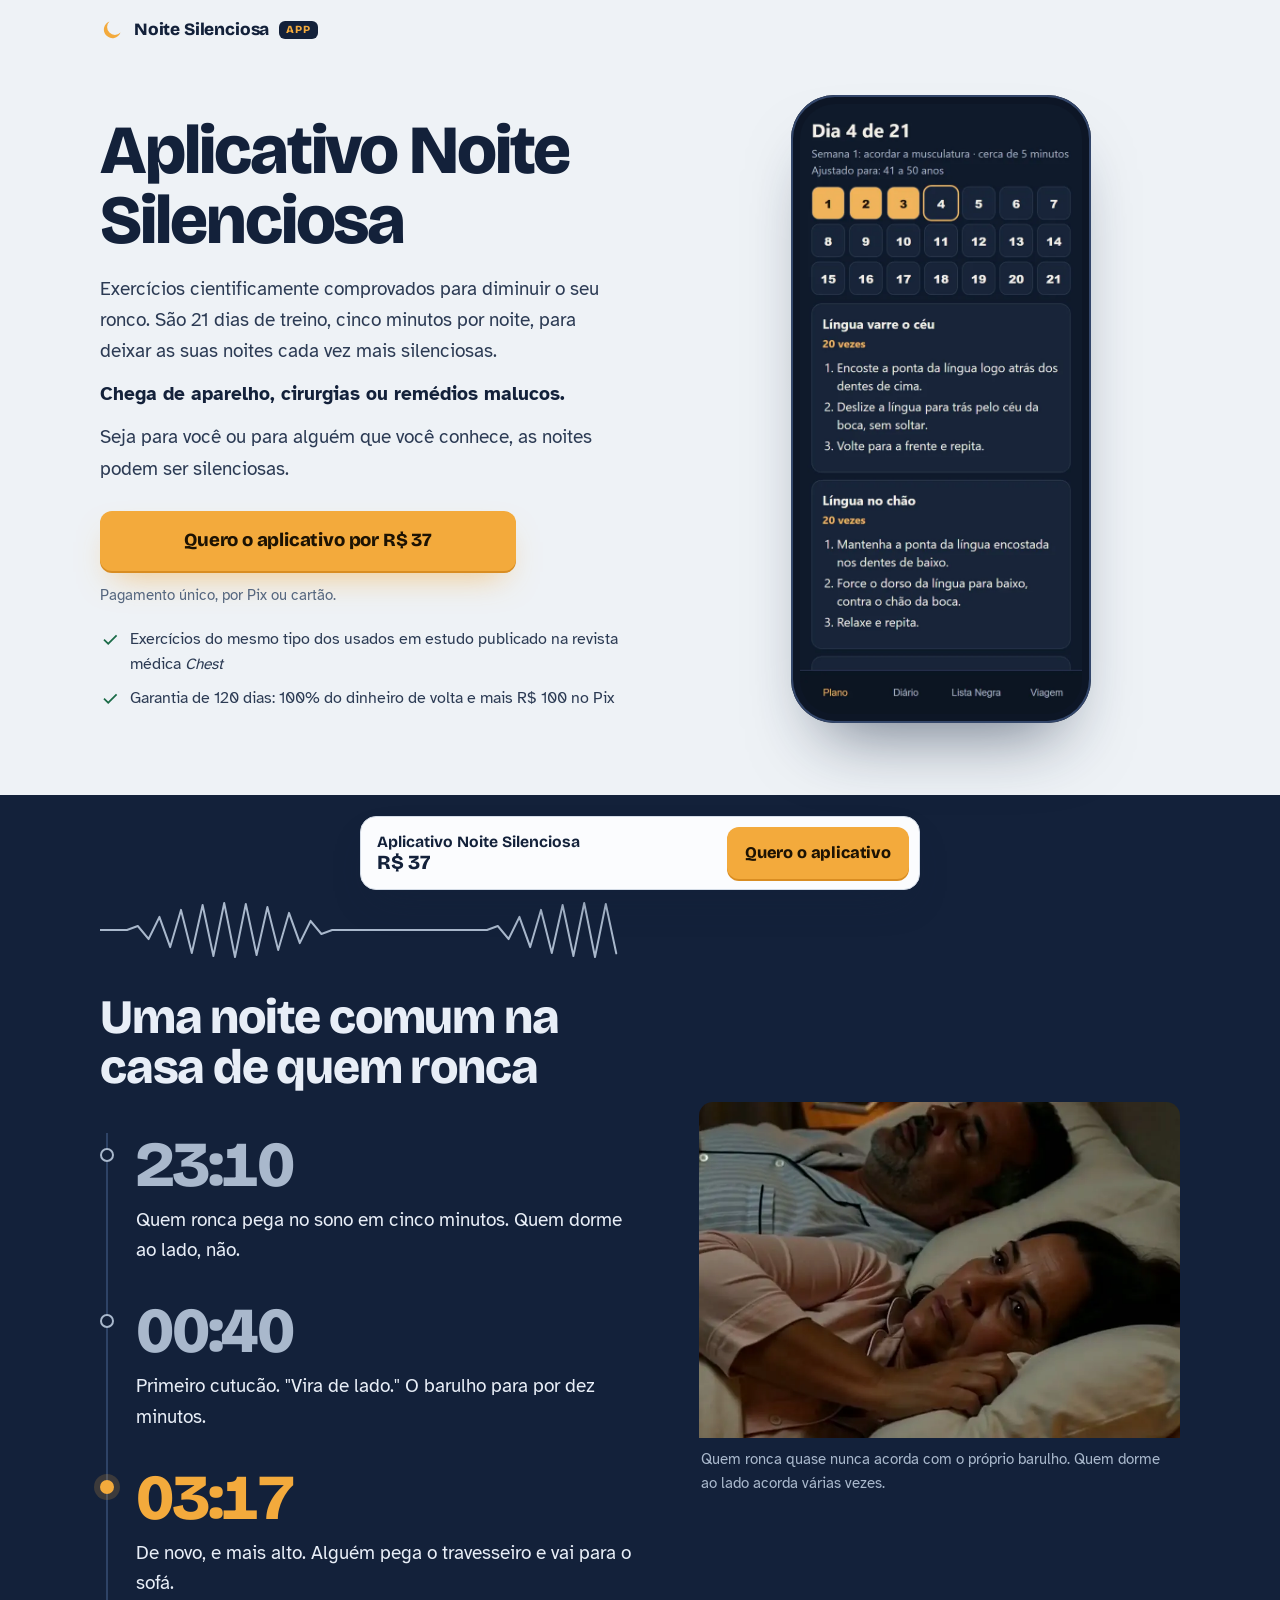
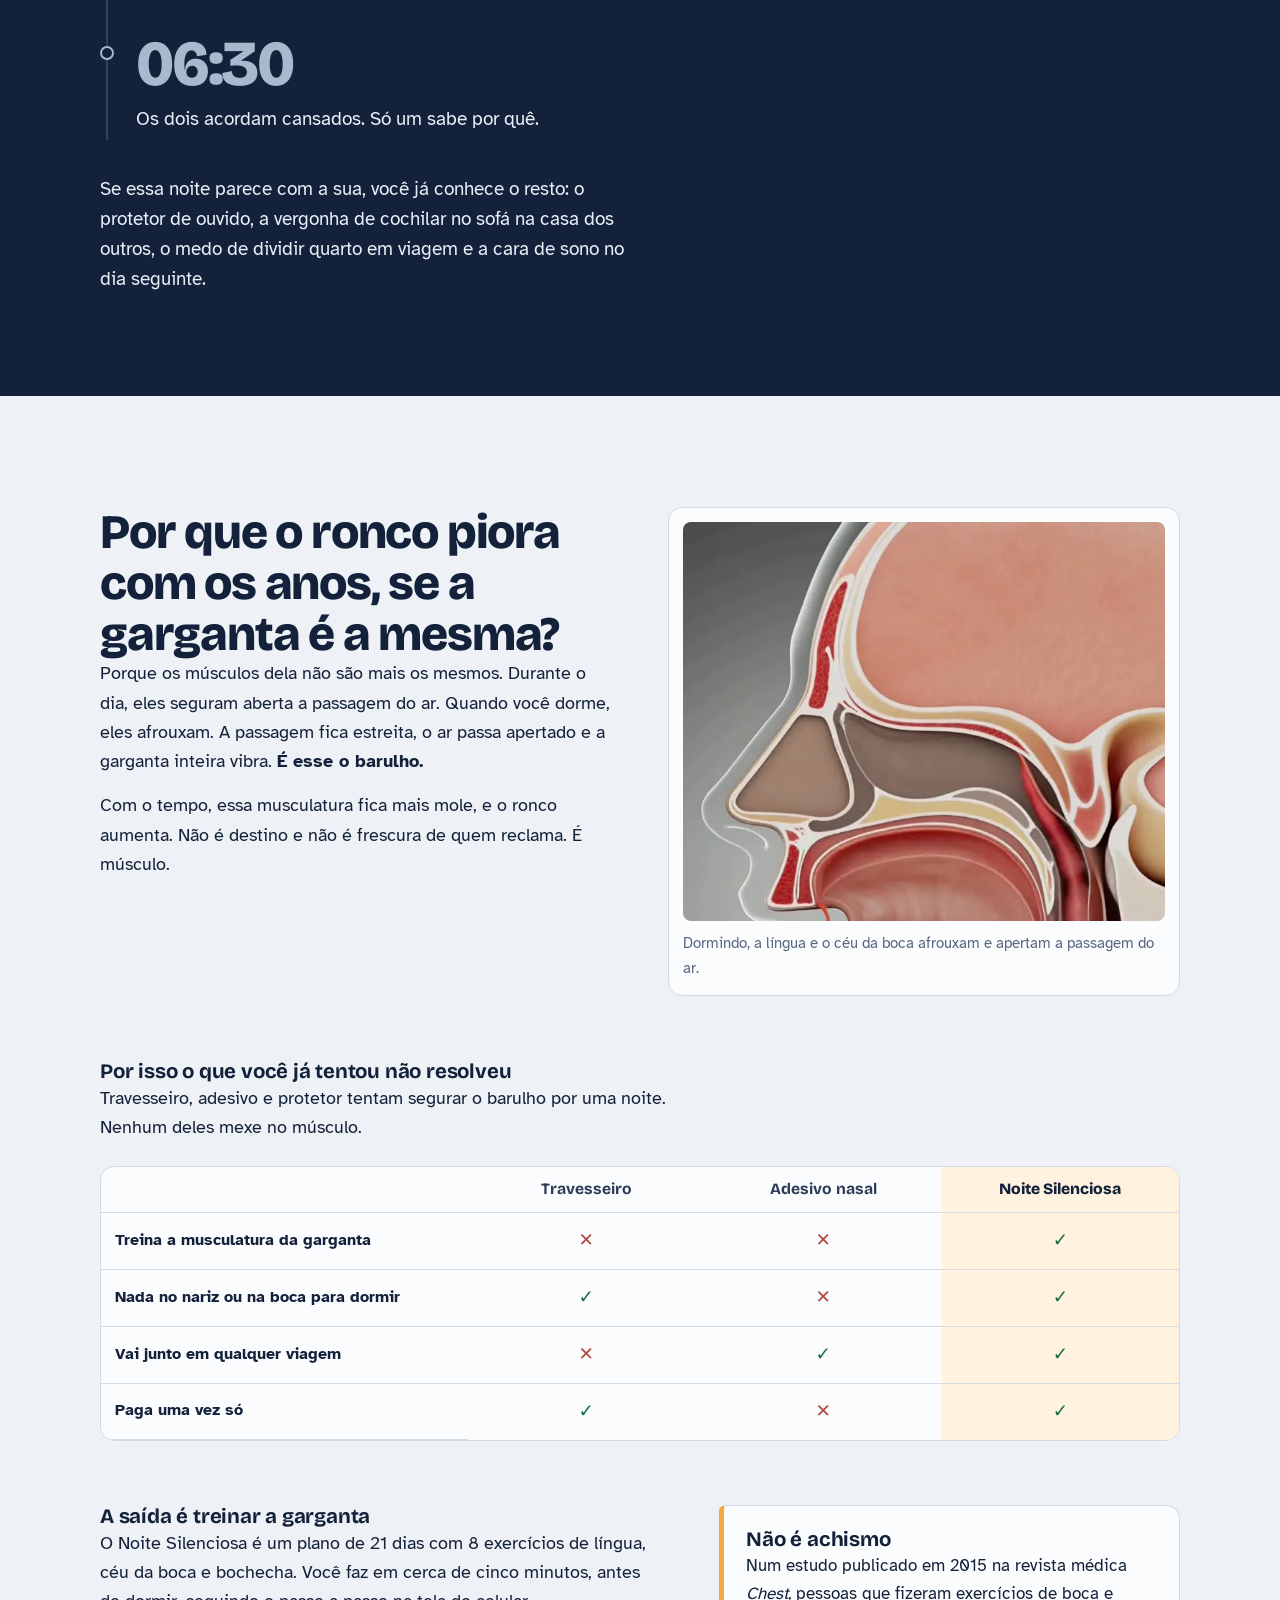
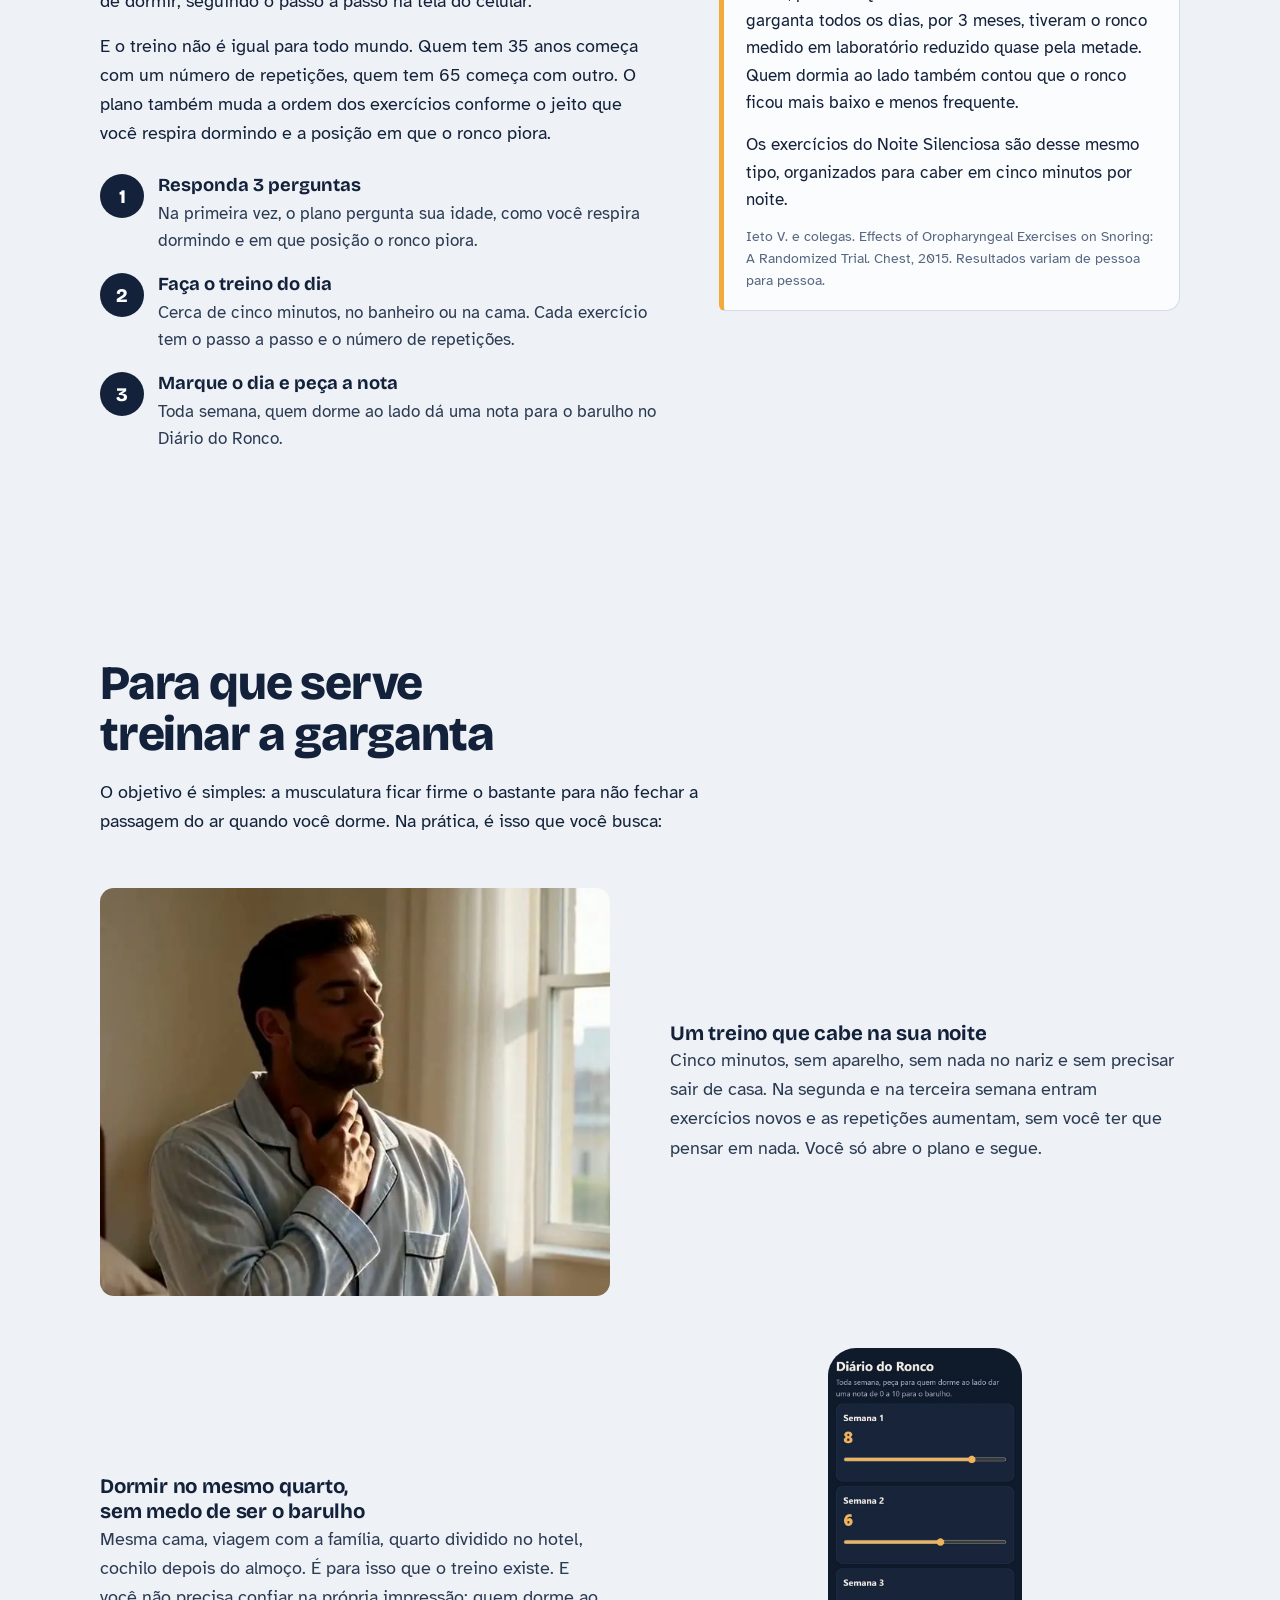
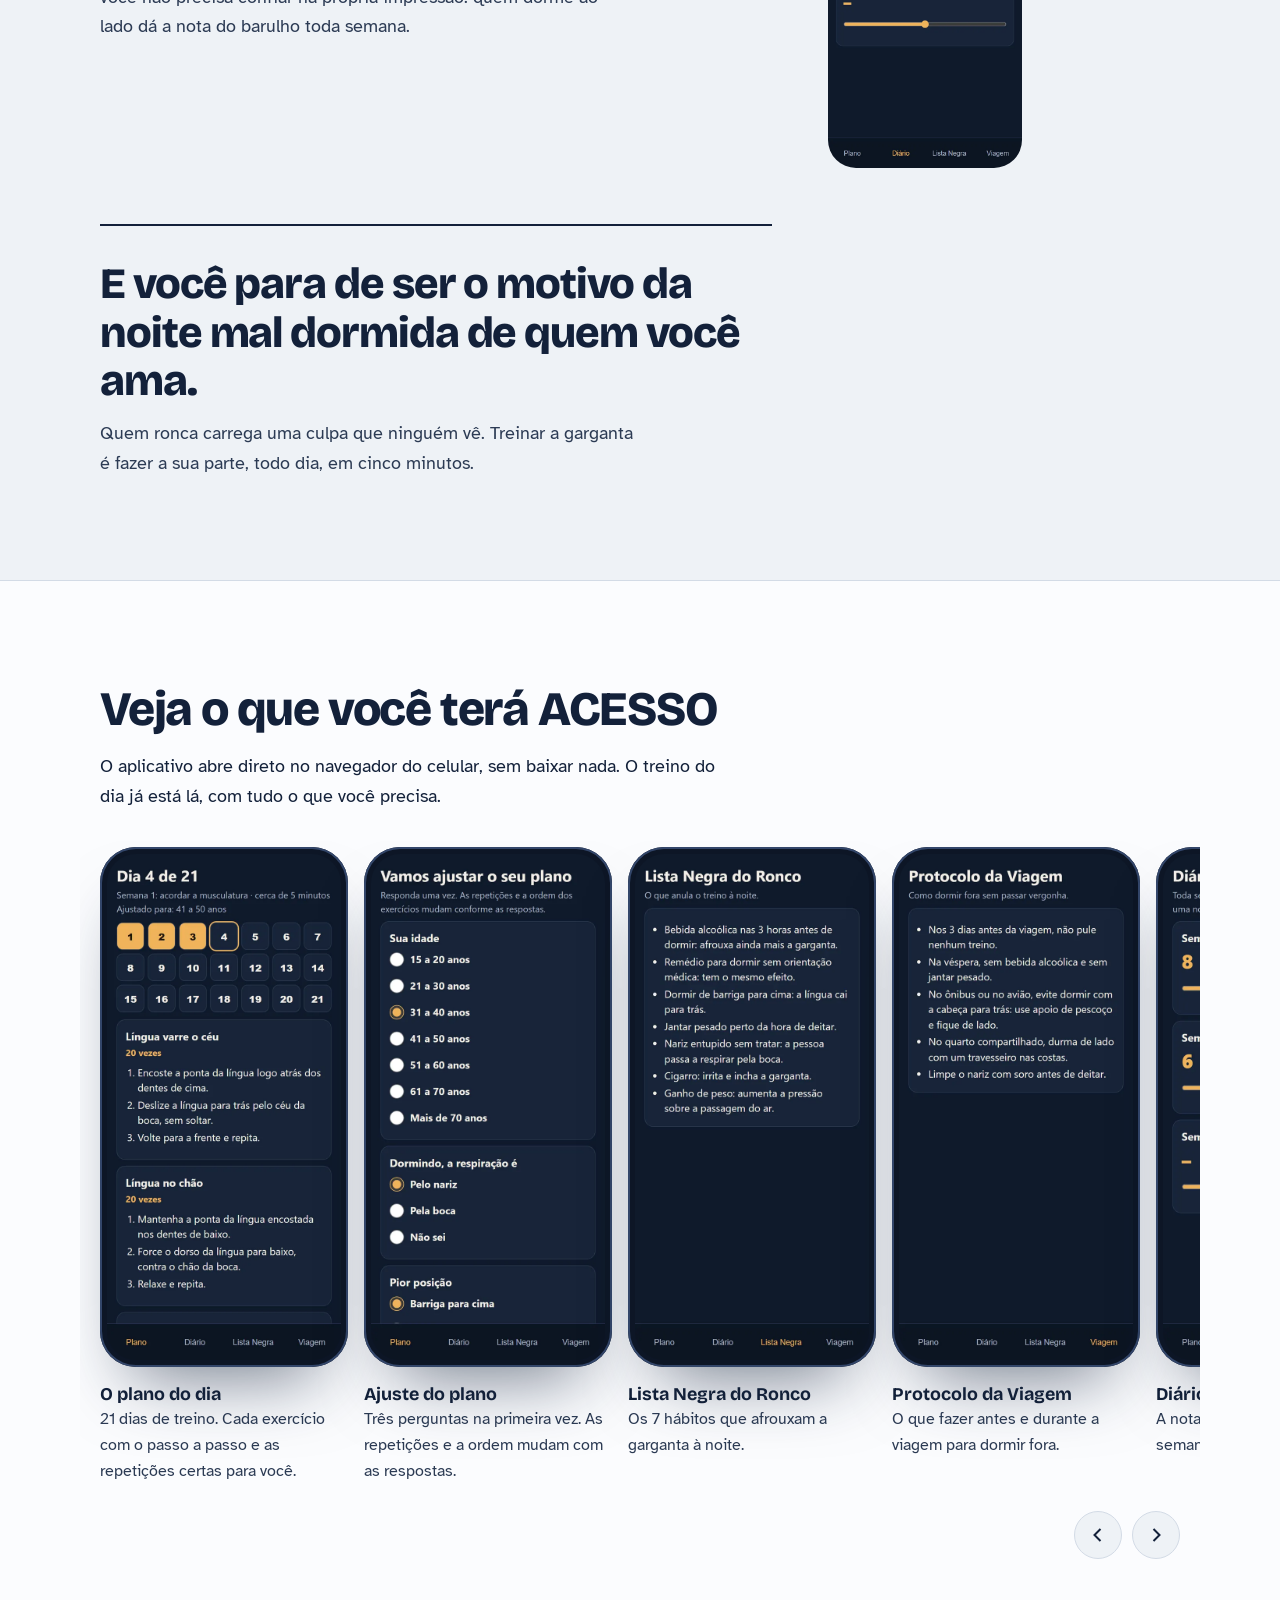
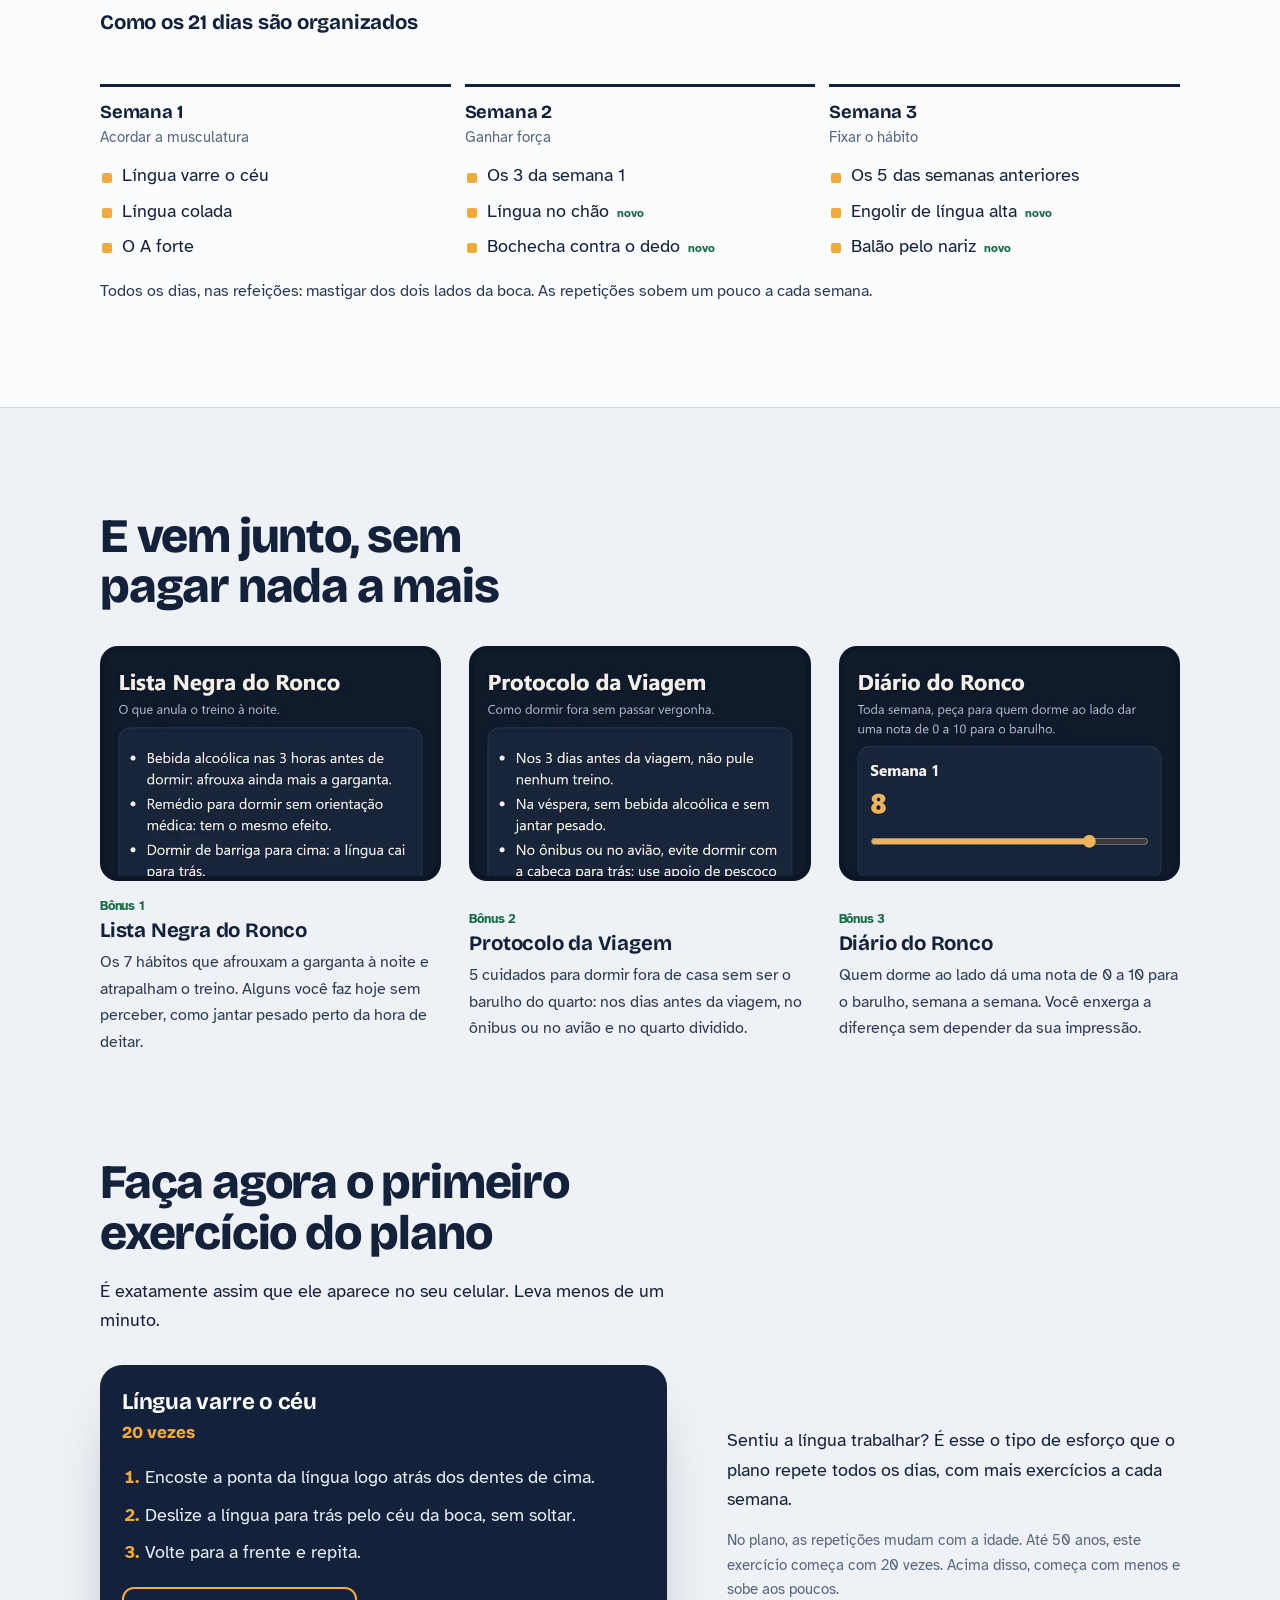
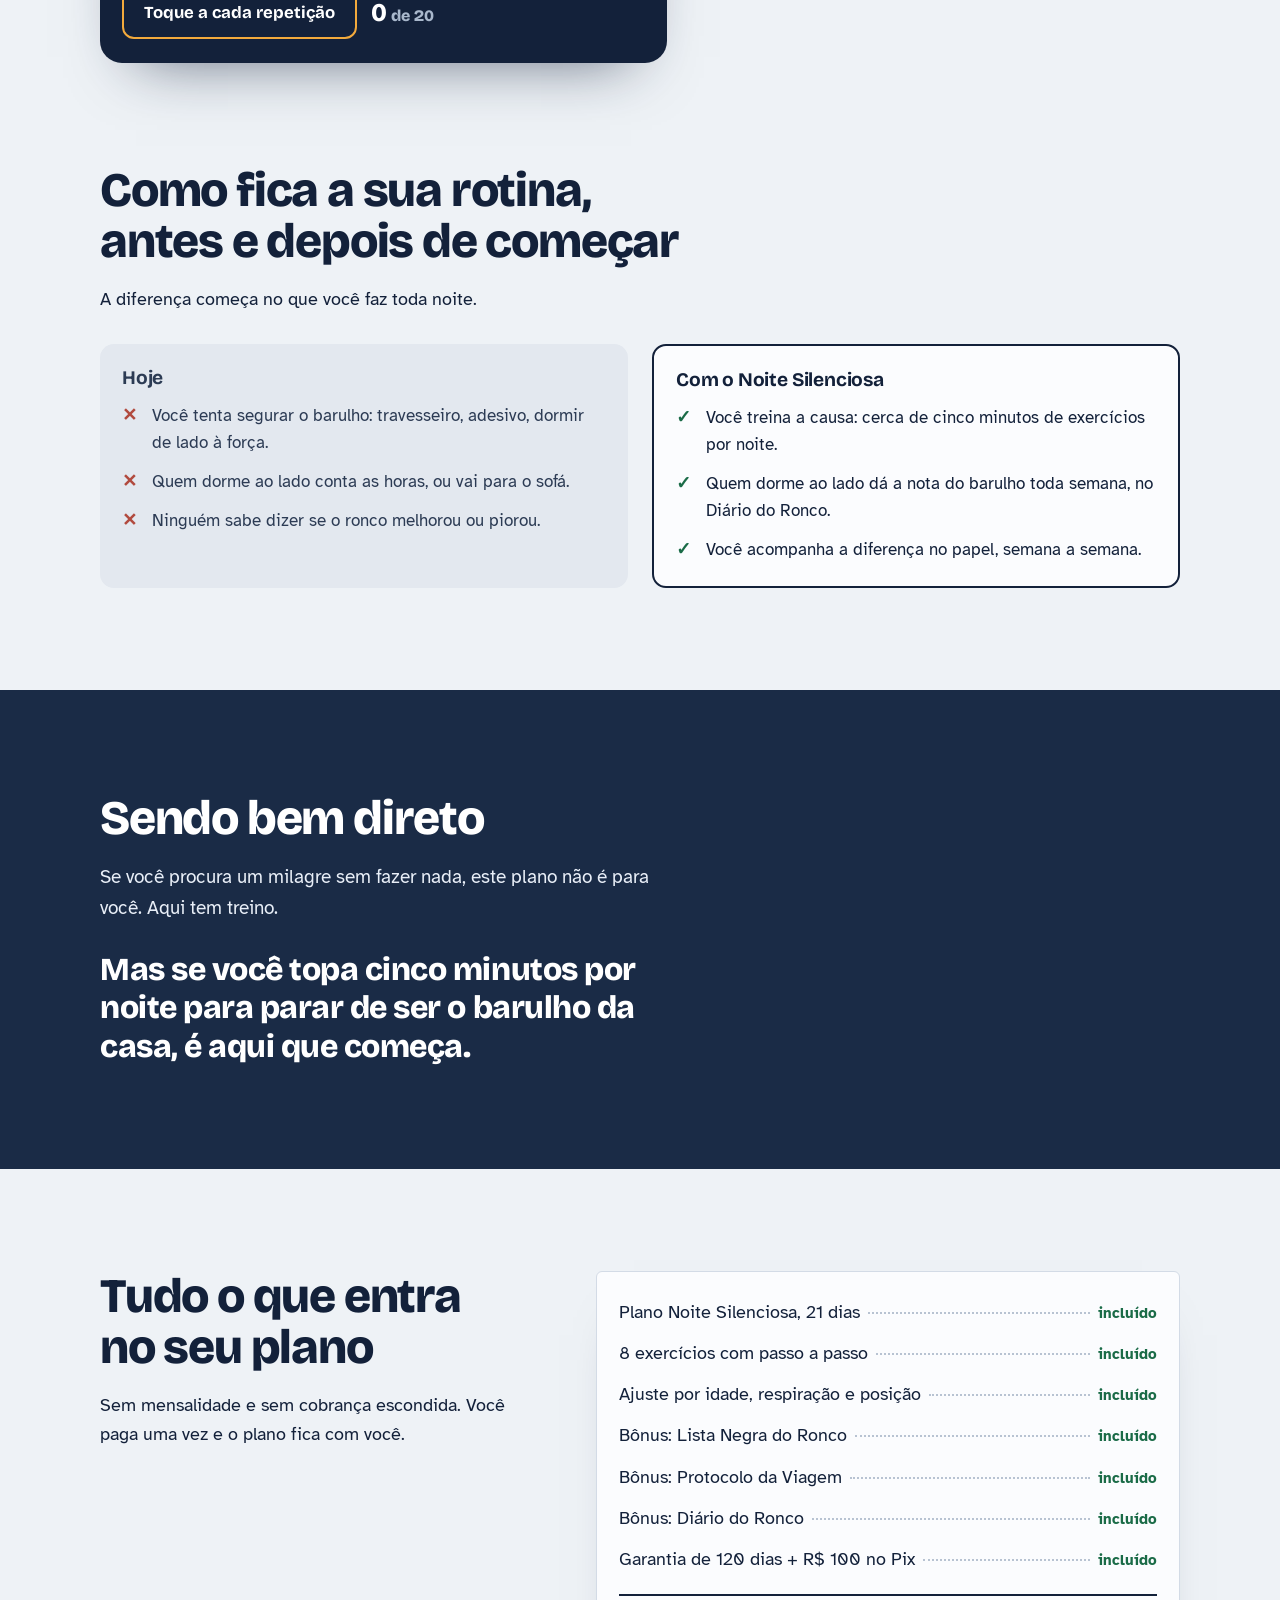
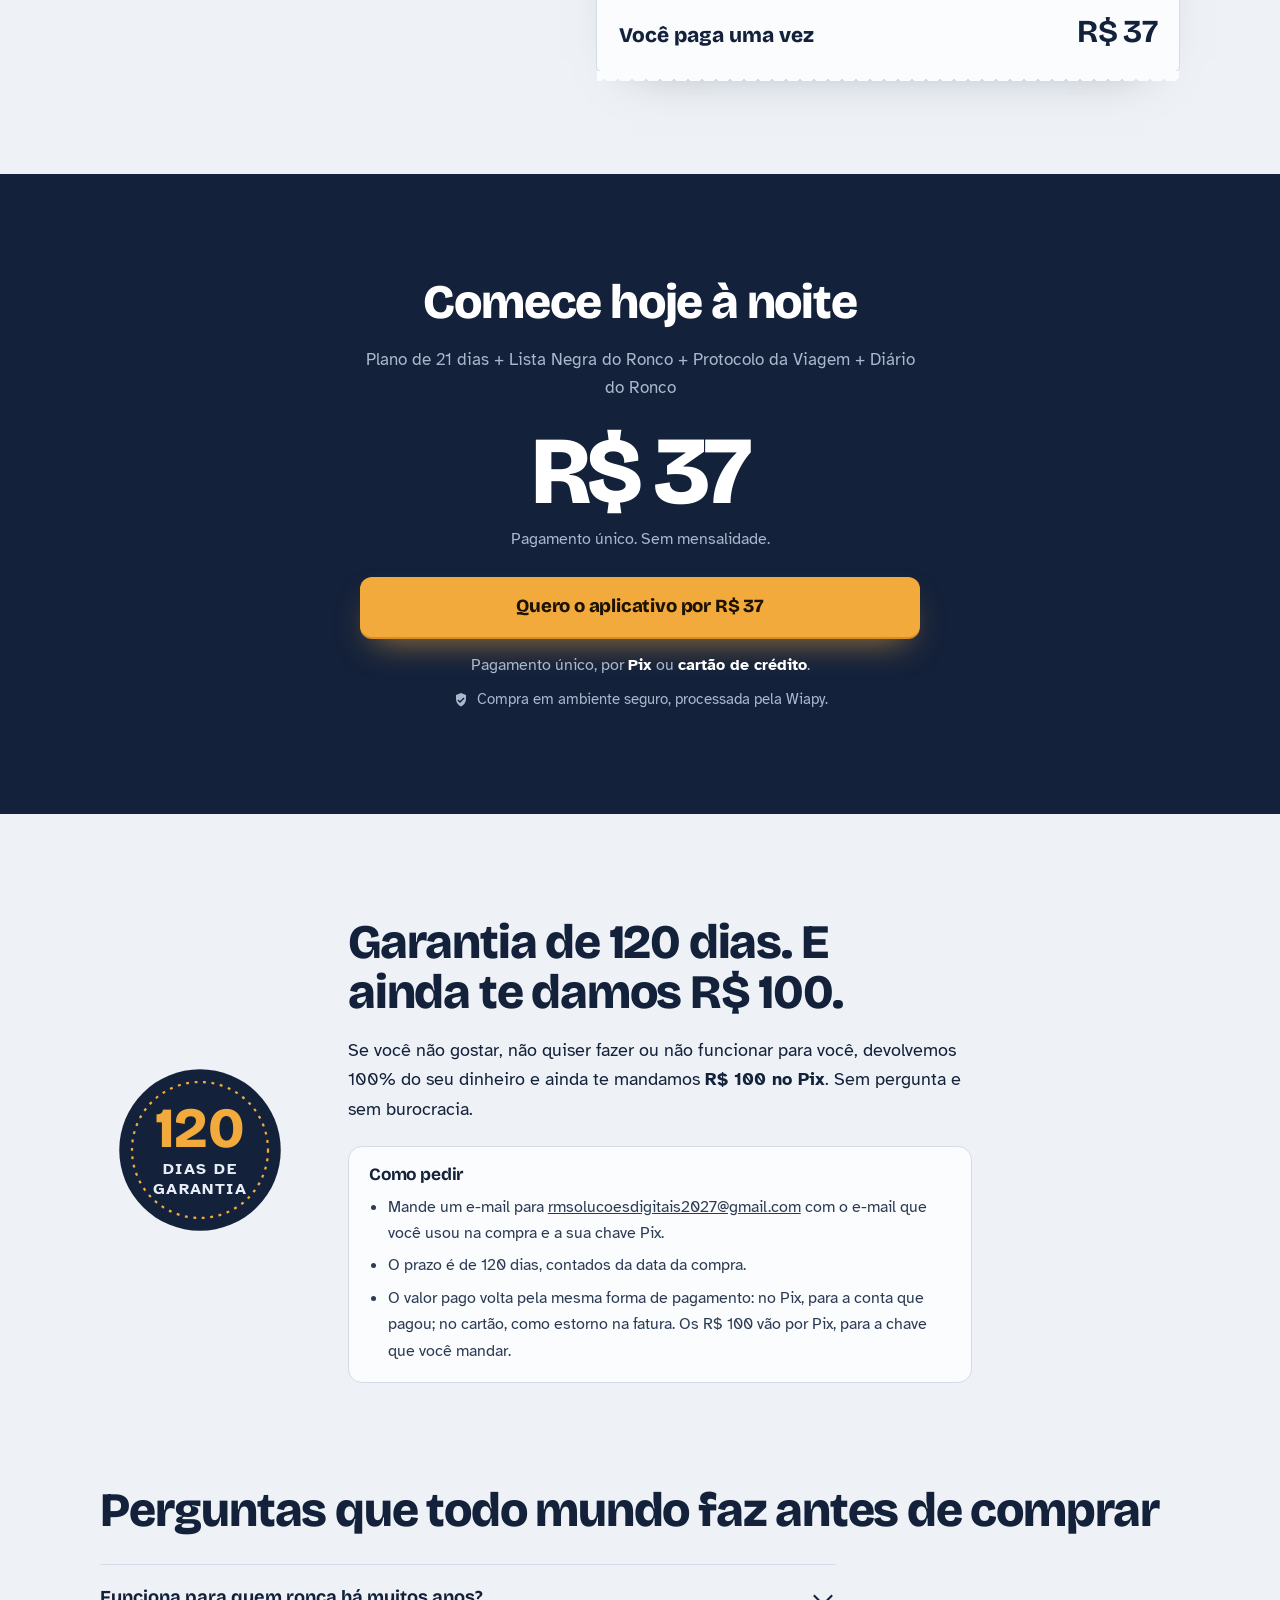
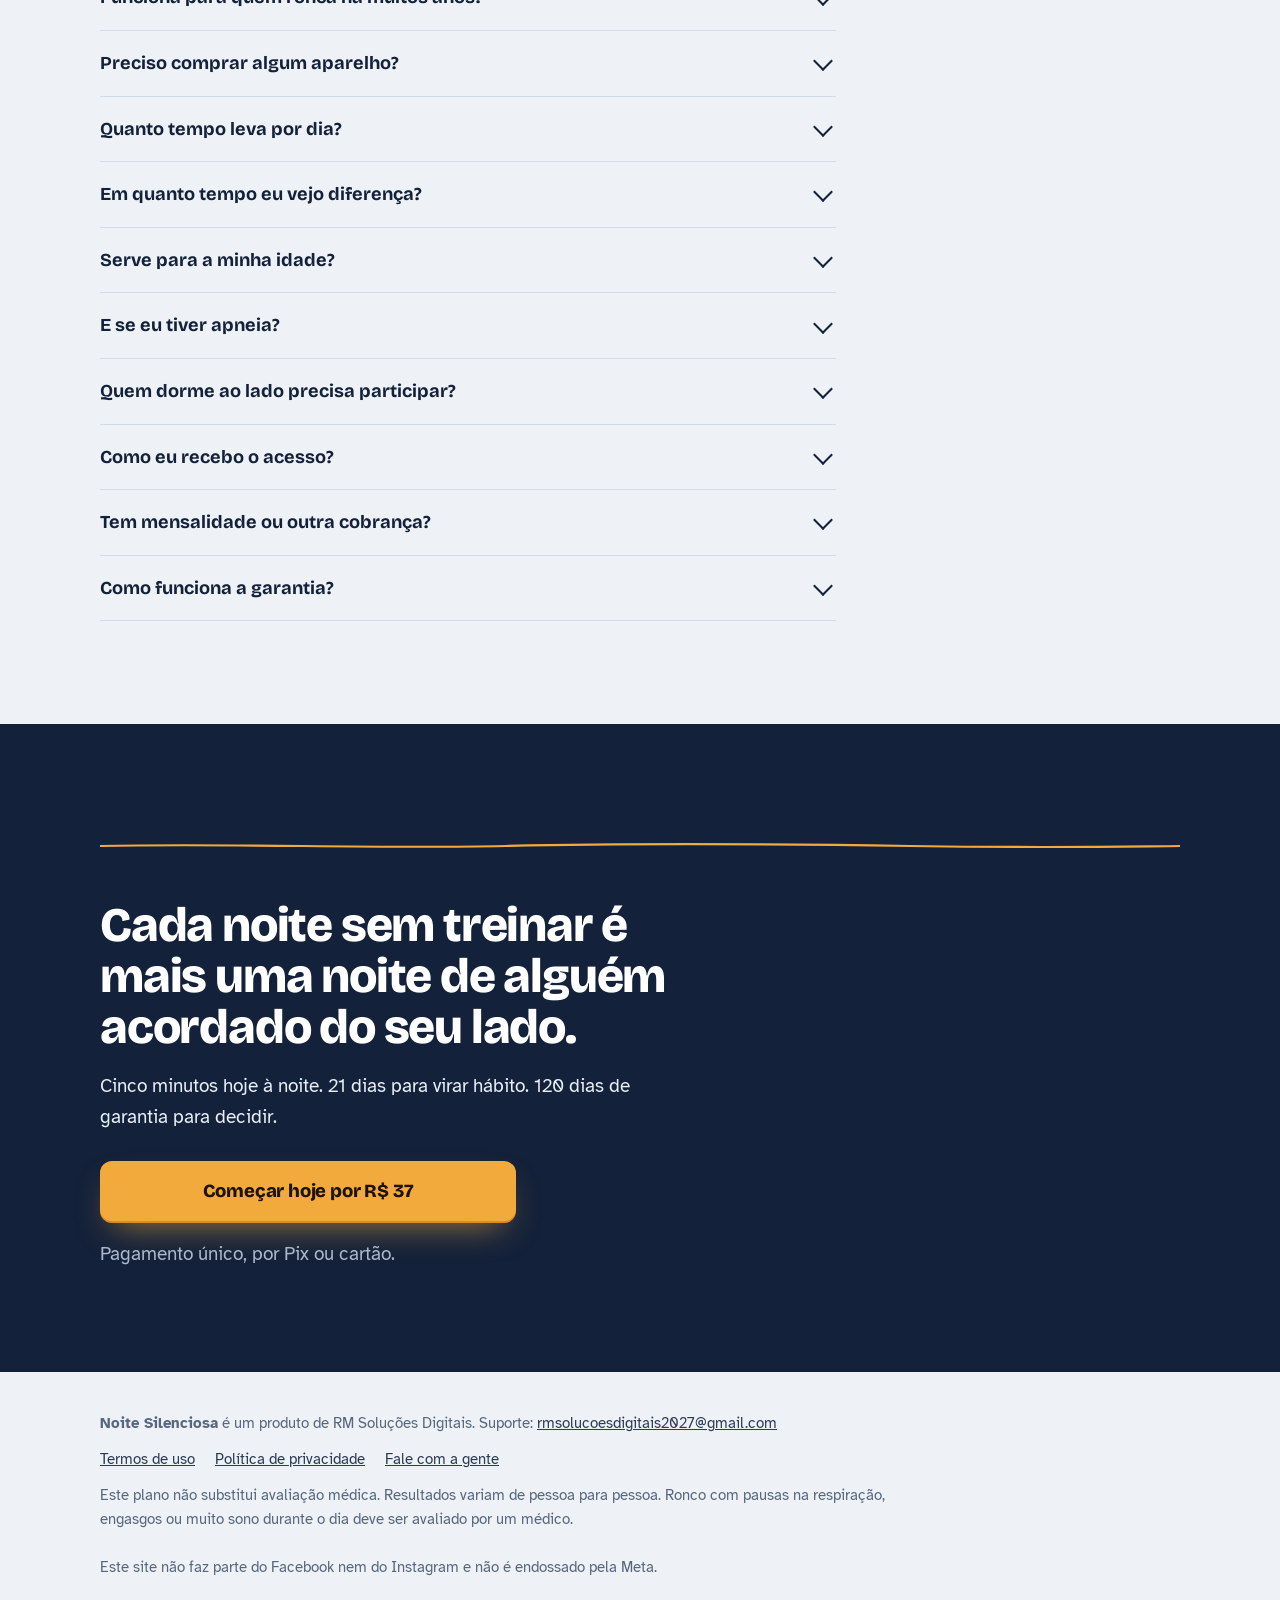
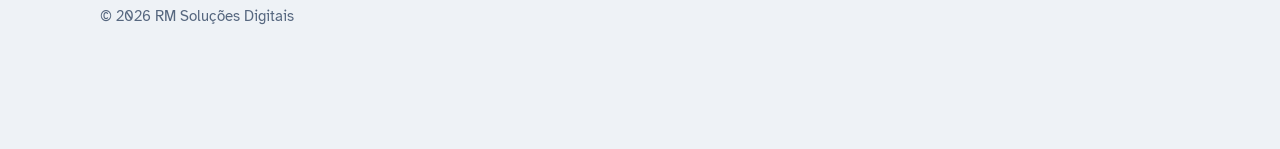
==== commit f073f8a5: "Página de vendas: anotações do caderno (Aplicativo Noite Silenciosa, novo título, garantia de 120 di" ====
--- a/index.html
+++ b/index.html
@@ -3,20 +3,20 @@
 <head>
 <meta charset="utf-8">
 <meta name="viewport" content="width=device-width, initial-scale=1, viewport-fit=cover">
-<title>Noite Silenciosa: plano de 21 dias para diminuir o ronco</title>
+<title>Aplicativo Noite Silenciosa: 21 dias de exercícios para diminuir o ronco</title>
 <meta name="description" content="Ronco é músculo mole na garganta. Plano de 21 dias no celular com exercícios de boca e garganta, 5 minutos por dia. Sem aparelho, sem cirurgia e sem remédio.">
 <meta name="robots" content="noindex">
 <meta name="theme-color" content="#13213a">
 <link rel="canonical" href="https://plano.noitesilenciosa.online/">
 <meta property="og:type" content="website">
 <meta property="og:url" content="https://plano.noitesilenciosa.online/">
-<meta property="og:title" content="Ronco é músculo mole na garganta. E músculo se treina.">
+<meta property="og:title" content="Aplicativo Noite Silenciosa">
 <meta property="og:description" content="Plano de 21 dias no celular, 5 minutos por dia. Sem aparelho, sem cirurgia e sem remédio.">
 <meta property="og:image" content="https://plano.noitesilenciosa.online/img/compartilhar.jpg">
 <link rel="icon" href="data:image/svg+xml,%3Csvg xmlns='http://www.w3.org/2000/svg' viewBox='0 0 32 32'%3E%3Crect width='32' height='32' rx='8' fill='%2313213a'/%3E%3Cpath fill='%23f3aa3c' d='M23 19.5A8.5 8.5 0 1 1 12.5 9a6.8 6.8 0 0 0 10.5 10.5z'/%3E%3C/svg%3E">
 <link rel="preload" href="fontes/bricolage-grotesque.woff2" as="font" type="font/woff2" crossorigin>
 <link rel="preload" href="fontes/atkinson-hyperlegible-400-normal.woff2" as="font" type="font/woff2" crossorigin>
-<style>@font-face {font-family: 'Atkinson Hyperlegible';font-style: normal;font-weight: 400;font-display: swap;src: url(fontes/atkinson-hyperlegible-400-normal.woff2) format('woff2');unicode-range: U+0000-00FF, U+0131, U+0152-0153, U+02BB-02BC, U+02C6, U+02DA, U+02DC, U+0304, U+0308, U+0329, U+2000-206F, U+20AC, U+2122, U+2191, U+2193, U+2212, U+2215, U+FEFF, U+FFFD;}@font-face {font-family: 'Atkinson Hyperlegible';font-style: normal;font-weight: 700;font-display: swap;src: url(fontes/atkinson-hyperlegible-700-normal.woff2) format('woff2');unicode-range: U+0000-00FF, U+0131, U+0152-0153, U+02BB-02BC, U+02C6, U+02DA, U+02DC, U+0304, U+0308, U+0329, U+2000-206F, U+20AC, U+2122, U+2191, U+2193, U+2212, U+2215, U+FEFF, U+FFFD;}@font-face {font-family: 'Bricolage Grotesque';font-style: normal;font-weight: 700 800;font-stretch: 100%;font-display: swap;src: url(fontes/bricolage-grotesque.woff2) format('woff2');unicode-range: U+0000-00FF, U+0131, U+0152-0153, U+02BB-02BC, U+02C6, U+02DA, U+02DC, U+0304, U+0308, U+0329, U+2000-206F, U+20AC, U+2122, U+2191, U+2193, U+2212, U+2215, U+FEFF, U+FFFD;}*,*::before,*::after{box-sizing:border-box}html{-webkit-text-size-adjust:100%;text-size-adjust:100%}body{margin:0;text-rendering:optimizeLegibility;-webkit-font-smoothing:antialiased}img,video,svg{display:block;max-width:100%;height:auto}h1,h2,h3,h4,p,figure,blockquote,ul,ol{margin:0}ul[role=list],ol[role=list]{list-style:none;padding:0}a{color:inherit}a[href^="mailto:"]{overflow-wrap:anywhere}button{font:inherit;color:inherit;cursor:pointer}:focus-visible{outline:3px solid var(--foco,#1d4ed8);outline-offset:3px}.so-leitor{position:absolute!important;width:1px;height:1px;overflow:hidden;clip:rect(0 0 0 0);white-space:nowrap}.pular{position:absolute;left:12px;top:-60px;z-index:50;padding:10px 14px;background:#fff;color:#000;border-radius:6px}.pular:focus{top:12px}html:not(.revisao) [data-pendente]{display:none!important}.revisao [data-pendente]{position:relative;outline:2px dashed #e11d48;outline-offset:6px}.revisao [data-pendente]::before{content:"ESPAÇO RESERVADO \2022  " attr(data-pendente);display:block;font:700 13px/1.35 system-ui,sans-serif;letter-spacing:0;text-transform:none;color:#fff;background:#e11d48;padding:7px 10px;margin:0 0 12px;border-radius:4px;text-align:left}.aviso-revisao{position:sticky;top:0;z-index:60;background:#e11d48;color:#fff;font:600 14px/1.35 system-ui,sans-serif;padding:10px 16px;text-align:center}.aviso-revisao code{background:#0002;padding:1px 5px;border-radius:3px}.barra-compra{position:fixed;left:0;right:0;bottom:0;z-index:40;padding:10px 16px calc(10px + env(safe-area-inset-bottom));transform:translateY(110%);visibility:hidden;transition:transform .28s ease,visibility 0s linear .28s;pointer-events:none}.barra-compra.visivel{transform:none;visibility:visible;transition:transform .28s ease;pointer-events:auto}.captura-inteira .barra-compra{display:none}.no-js .barra-compra,html:not(.js) .barra-compra{display:none}.js [data-revela]{opacity:0;transform:translateY(14px);transition:opacity .6s ease,transform .6s ease}.js [data-revela].visto{opacity:1;transform:none}[data-carrossel] .trilho{display:flex;gap:16px;overflow-x:auto;scroll-snap-type:x mandatory;-webkit-overflow-scrolling:touch;scrollbar-width:none;overscroll-behavior-x:contain}[data-carrossel] .trilho::-webkit-scrollbar{display:none}[data-carrossel] .trilho>*{scroll-snap-align:start;flex:none}details>summary{list-style:none;cursor:pointer}details>summary::-webkit-details-marker{display:none}@media (prefers-reduced-motion:reduce){*,*::before,*::after{animation-duration:.01ms!important;animation-iteration-count:1!important;transition-duration:.01ms!important;scroll-behavior:auto!important}.js [data-revela]{opacity:1;transform:none}}:root{--lencol:#eef2f6; --branco:#fbfcfe; --tinta:#13213a; --tinta-2:#2c3b54; --suave:#56677f; --linha:#d3dbe6;--noite:#13213a; --noite-2:#1a2b46; --noite-linha:#2e4366; --nevoa:#a9b8cc; --lua:#e8eef7;--abajur:#f3aa3c; --abajur-2:#d98d22; --abajur-txt:#1d1303; --abajur-luz:rgba(243,170,60,.34);--ok:#1a6b47; --nao:#b14a3e; --foco:#d98d22;--f-tit:'Bricolage Grotesque','Arial Narrow',Arial,sans-serif;--f-txt:'Atkinson Hyperlegible',system-ui,-apple-system,'Segoe UI',Roboto,sans-serif;--raio:14px;}html{scroll-behavior:smooth;scroll-padding-top:12px}body{background:var(--lencol);color:var(--tinta);font:400 1.125rem/1.62 var(--f-txt)}.miolo{width:min(1080px,100% - 40px);margin-inline:auto}.texto{max-width:39rem}h1,h2,h3{font-family:var(--f-tit);color:inherit;text-wrap:balance}h1{font-weight:800;font-size:clamp(2.3rem,1.35rem + 4.4vw,4.3rem);line-height:1.02;letter-spacing:-.03em}h2{font-weight:800;font-size:clamp(1.85rem,1.15rem + 3vw,3rem);line-height:1.06;letter-spacing:-.025em}h3{font-weight:700;font-size:1.28rem;line-height:1.2;letter-spacing:-.01em}p+p{margin-top:.85em}strong,b{font-weight:700}.faixa{padding-block:clamp(60px,8vw,108px)}.faixa>.miolo>h2+p,.faixa>.miolo>.texto>h2+p{margin-top:18px}.suave{color:var(--suave)}.botao{display:inline-flex;align-items:center;justify-content:center;min-height:60px;padding:17px 30px;border-radius:12px;background:var(--abajur);color:var(--abajur-txt);font:800 1.16rem/1.1 var(--f-tit);letter-spacing:-.01em;text-decoration:none;text-align:center;box-shadow:0 2px 0 var(--abajur-2),0 16px 34px -14px rgba(243,170,60,.7);transition:transform .15s ease,background-color .15s ease}.botao:hover{background:#f7b955;transform:translateY(-1px)}.botao:active{transform:translateY(1px)}.botao.largo{display:flex;width:100%}.micro{margin-top:12px;font-size:.95rem;color:var(--suave)}.topo{padding-top:18px}.marca{display:inline-flex;align-items:center;gap:10px;font:800 1.08rem/1 var(--f-tit);letter-spacing:-.01em;text-decoration:none;color:var(--tinta)}.marca svg{width:24px;height:24px}.heroi{display:grid;gap:40px;padding-block:30px 8px}.heroi .lead{margin-top:18px;font-size:1.2rem;color:var(--tinta-2);max-width:33rem}.heroi .acao{margin-top:26px;max-width:26rem}.credito{display:grid;gap:8px;margin-top:20px;padding:0;list-style:none;font-size:.97rem;color:var(--tinta-2)}.credito li{display:flex;gap:10px;align-items:flex-start}.credito svg{flex:none;width:20px;height:20px;margin-top:2px;color:var(--ok)}.heroi-visual{position:relative;display:flex;justify-content:center;padding-bottom:8px}.heroi-visual::before{content:"";position:absolute;left:50%;top:6%;width:min(420px,96vw);height:72%;transform:translateX(-50%);background:radial-gradient(closest-side,var(--abajur-luz),transparent 75%);pointer-events:none}.celular{position:relative;width:min(286px,74vw);padding:9px;border-radius:44px;background:#0d1626;box-shadow:inset 0 0 0 2px #33466a,0 40px 70px -32px rgba(19,33,58,.6)}.celular img{width:100%;border-radius:35px}.heroi-visual .etiqueta{position:absolute;right:max(4px,calc(50% - 205px));bottom:16%;background:var(--branco);border:1px solid var(--linha);border-radius:12px;padding:10px 14px;font-size:.92rem;line-height:1.3;box-shadow:0 18px 30px -18px rgba(19,33,58,.45);max-width:190px}.heroi-visual .etiqueta b{display:block;font:800 1.5rem/1 var(--f-tit);color:var(--tinta)}@media (min-width:900px){.heroi{grid-template-columns:1.08fr .92fr;align-items:center;padding-block:44px 64px}.celular{width:300px}}.noite{background:var(--noite);color:var(--lua)}.noite .suave{color:var(--nevoa)}.onda{display:block;width:100%;height:64px;margin:0 0 30px;color:var(--nevoa)}.onda path{fill:none;stroke:currentColor;stroke-width:2.2;stroke-linecap:round;stroke-linejoin:round}.js .onda[data-revela] path{stroke-dasharray:1400;stroke-dashoffset:1400;transition:stroke-dashoffset 2.4s ease}.js .onda[data-revela].visto path{stroke-dashoffset:0}.js .onda[data-revela]{opacity:1;transform:none}.linha-tempo{list-style:none;padding:0;margin:40px 0 0 6px;border-left:2px solid var(--noite-linha)}.linha-tempo li{position:relative;padding:0 0 34px 28px}.linha-tempo li:last-child{padding-bottom:6px}.linha-tempo li::before{content:"";position:absolute;left:-8px;top:.9rem;width:14px;height:14px;border-radius:50%;background:var(--noite);border:2px solid var(--nevoa)}.linha-tempo time{display:block;font:800 clamp(2.6rem,1.8rem + 4vw,4rem)/1 var(--f-tit);font-variant-numeric:tabular-nums;letter-spacing:-.035em;color:var(--nevoa)}.linha-tempo p{margin-top:8px;font-size:1.16rem;max-width:31rem;color:var(--lua)}.linha-tempo li.pior time{color:var(--abajur)}.linha-tempo li.pior::before{background:var(--abajur);border-color:var(--abajur);box-shadow:0 0 0 6px rgba(243,170,60,.18)}.noite .fecho{margin-top:34px;max-width:39rem;font-size:1.16rem}.noite .foto-casal{margin-top:40px;border-radius:var(--raio);overflow:hidden;max-width:620px}.noite .foto-casal figcaption{padding:10px 2px 0;font-size:.92rem;color:var(--nevoa)}@media (min-width:900px){.noite .duas{display:grid;grid-template-columns:1fr .9fr;gap:64px;align-items:start}.noite .foto-casal{margin-top:110px}}.causa .grade{display:grid;gap:34px;margin-top:8px}@media (min-width:900px){.causa .grade{grid-template-columns:1fr 1fr;gap:56px;align-items:start}}.diagrama{background:var(--branco);border:1px solid var(--linha);border-radius:var(--raio);padding:14px}.diagrama img{border-radius:8px}.diagrama figcaption{margin-top:10px;font-size:.95rem;color:var(--suave)}.porque{margin-top:64px}.comparar{width:100%;table-layout:fixed;margin-top:24px;border-collapse:separate;border-spacing:0;background:var(--branco);border:1px solid var(--linha);border-radius:var(--raio);overflow:hidden;font-size:1rem}.comparar thead th:first-child{width:34%}.comparar thead th{overflow-wrap:anywhere;hyphens:auto}@media (max-width:560px){.comparar,.comparar tbody{display:block}.comparar thead{display:none}.comparar tr{display:grid;grid-template-columns:repeat(3,1fr);border-bottom:1px solid var(--linha)}.comparar tr:last-child{border-bottom:0}.comparar th[scope=row]{grid-column:1/-1;border-bottom:0;padding:14px 14px 2px;font:700 1rem/1.3 var(--f-tit);text-align:left}.comparar td{border-bottom:0;padding:6px 4px 14px;display:flex;flex-direction:column;align-items:center;gap:2px}.comparar td::after{content:attr(data-r);font-size:.8rem;line-height:1.2;color:var(--suave);text-align:center}.comparar td.nosso{background:transparent}.comparar td.nosso::after{color:var(--tinta);font-weight:700}}.comparar th,.comparar td{padding:13px 10px;text-align:center;border-bottom:1px solid var(--linha);vertical-align:middle}.comparar tr:last-child td{border-bottom:0}.comparar th:first-child,.comparar td:first-child{text-align:left;padding-left:14px}.comparar thead th{font:700 .98rem/1.2 var(--f-tit);color:var(--tinta-2)}.comparar .nosso{background:#fff3df}.comparar thead .nosso{color:var(--tinta);font-weight:800}.comparar .s,.comparar .n{font-weight:700;font-size:1.15rem}.comparar .s{color:var(--ok)}.comparar .n{color:var(--nao)}.mecanismo{margin-top:64px;display:grid;gap:34px}@media (min-width:900px){.mecanismo{grid-template-columns:1.1fr .9fr;gap:56px;align-items:start}}.estudo{background:var(--branco);border:1px solid var(--linha);border-left:5px solid var(--abajur);border-radius:6px var(--raio) var(--raio) 6px;padding:22px 22px 18px}.estudo p{font-size:1.06rem}.estudo cite{display:block;margin-top:12px;font-style:normal;font-size:.86rem;color:var(--suave)}.passos{counter-reset:p;list-style:none;padding:0;margin-top:26px;display:grid;gap:18px}.passos li{counter-increment:p;display:grid;grid-template-columns:44px 1fr;gap:4px 14px}.passos li::before{content:counter(p);grid-row:span 2;width:44px;height:44px;border-radius:50%;display:grid;place-items:center;background:var(--tinta);color:#fff;font:800 1.2rem/1 var(--f-tit)}.passos b{font:700 1.15rem/1.25 var(--f-tit);align-self:center}.passos span{color:var(--tinta-2);font-size:1.04rem}.servir .bloco{display:grid;gap:22px;align-items:center;margin-top:52px}.servir .bloco img{border-radius:var(--raio)}.servir .bloco p{color:var(--tinta-2)}@media (min-width:860px){.servir .bloco{grid-template-columns:1fr 1fr;gap:60px}.servir .bloco.inverte .midia{order:2}}.frase-grande{margin-top:56px;padding-top:34px;border-top:2px solid var(--tinta);font:800 clamp(1.7rem,1.15rem + 2.6vw,2.7rem)/1.12 var(--f-tit);letter-spacing:-.025em;max-width:24ch}.frase-grande+p{margin-top:14px;max-width:34rem;color:var(--tinta-2)}.recebe{background:var(--branco);border-block:1px solid var(--linha)}.vitrine{margin-top:30px}.vitrine .trilho{padding:6px 20px 22px;margin-inline:-20px;scroll-padding-inline:20px}.vitrine figure{width:min(248px,66vw)}.vitrine .celular{width:100%;padding:7px;border-radius:36px}.vitrine .celular img{border-radius:29px}.vitrine figcaption{margin-top:16px;font-size:1rem;color:var(--tinta-2)}.vitrine figcaption b{display:block;margin-bottom:2px;font:700 1.12rem/1.25 var(--f-tit);color:var(--tinta)}.setas{display:flex;gap:10px;justify-content:flex-end;margin-top:4px}.setas button{width:48px;height:48px;border-radius:50%;border:1px solid var(--linha);background:var(--lencol);display:grid;place-items:center}.setas svg{width:20px;height:20px}.semanas{display:grid;gap:14px;margin-top:48px}@media (min-width:800px){.semanas{grid-template-columns:repeat(3,1fr)}}.semana{border-top:3px solid var(--tinta);padding-top:14px}.semana h3{font-size:1.15rem}.semana p{font-size:.95rem;color:var(--suave);margin-top:2px}.semana ul{list-style:none;padding:0;margin-top:12px;display:grid;gap:6px}.semana li{padding-left:22px;position:relative}.semana li::before{content:"";position:absolute;left:2px;top:.62em;width:10px;height:10px;border-radius:2px;background:var(--abajur)}.semana li.novo::after{content:"novo";margin-left:8px;font-size:.78rem;font-weight:700;color:var(--ok)}.todo-dia{margin-top:18px;font-size:1rem;color:var(--tinta-2)}.bonus-lista{display:grid;gap:26px;margin-top:34px}@media (min-width:900px){.bonus-lista{grid-template-columns:repeat(3,1fr);gap:28px}}.bonus{display:grid;grid-template-columns:104px 1fr;gap:18px;align-items:start}@media (min-width:900px){.bonus{grid-template-columns:1fr}}.bonus .recorte{border-radius:18px;overflow:hidden;background:#0d1626;padding:5px;aspect-ratio:4/5}.bonus .recorte img{width:100%;height:100%;object-fit:cover;object-position:top;border-radius:14px}@media (min-width:900px){.bonus .recorte{aspect-ratio:16/11}}.bonus h3 small{display:block;font:700 .82rem/1.2 var(--f-txt);color:var(--ok);margin-bottom:4px}.bonus p{margin-top:6px;font-size:1.02rem;color:var(--tinta-2)}.amostra .grade{display:grid;gap:34px;margin-top:30px}@media (min-width:900px){.amostra .grade{grid-template-columns:1fr .8fr;gap:60px;align-items:center}}.cartao-app{background:var(--noite);color:var(--lua);border-radius:22px;padding:24px 22px;box-shadow:0 30px 60px -36px rgba(19,33,58,.7)}.cartao-app h3{color:#fff;font-size:1.4rem}.cartao-app .reps{display:inline-block;margin-top:6px;font:800 1.05rem var(--f-tit);color:var(--abajur)}.cartao-app ol{margin:16px 0 0;padding-left:1.3em;display:grid;gap:8px}.cartao-app li::marker{color:var(--abajur);font-weight:700}.contagem{margin-top:20px;display:flex;align-items:center;gap:14px;flex-wrap:wrap}.contagem button{min-height:52px;padding:12px 20px;border-radius:12px;border:2px solid var(--abajur);background:transparent;color:#fff;font:700 1.05rem var(--f-tit)}.contagem output{font:800 1.6rem/1 var(--f-tit);font-variant-numeric:tabular-nums;color:#fff}.contagem output small{font-size:1rem;color:var(--nevoa)}.amostra .nota{margin-top:14px;font-size:.95rem;color:var(--suave)}.compara-rotina{display:grid;gap:16px;margin-top:30px}@media (min-width:800px){.compara-rotina{grid-template-columns:1fr 1fr;gap:24px}}.coluna{border-radius:var(--raio);padding:22px}.coluna h3{font-size:1.2rem}.coluna ul{list-style:none;padding:0;margin-top:14px;display:grid;gap:12px}.coluna li{padding-left:30px;position:relative;font-size:1.04rem}.coluna li::before{position:absolute;left:0;top:0;font:800 1.1rem/1.5 var(--f-tit)}.coluna.hoje{background:#e3e8ef;color:var(--tinta-2)}.coluna.hoje li::before{content:"\2715";color:var(--nao)}.coluna.com{background:var(--branco);border:2px solid var(--tinta)}.coluna.com li::before{content:"\2713";color:var(--ok)}.ad-reais{margin-top:30px}#antes-depois-lista{display:grid;gap:20px}.ad-fotos{display:grid;grid-template-columns:1fr 1fr;gap:8px}.ad-fotos div{position:relative}.ad-fotos img{border-radius:10px;width:100%}.ad-fotos span{position:absolute;left:8px;top:8px;background:#000a;color:#fff;font-size:.8rem;padding:2px 8px;border-radius:20px}.vagas{display:grid;gap:12px;grid-template-columns:repeat(auto-fit,minmax(220px,1fr))}.vaga{min-height:150px;border:2px dashed #b9c4d3;border-radius:12px;display:grid;place-items:center;text-align:center;padding:14px;color:var(--suave);font-size:.95rem;background:#f6f8fb}.depoimentos{background:var(--branco);border-block:1px solid var(--linha)}#depoimentos-lista{display:grid;gap:18px;margin-top:28px;grid-template-columns:repeat(auto-fit,minmax(260px,1fr))}.dep{background:var(--lencol);border-radius:var(--raio);padding:20px}.dep blockquote{margin:0;font-size:1.06rem}.dep figcaption{display:flex;align-items:center;gap:10px;margin-top:14px;font-weight:700;font-size:.95rem}.dep figcaption img{width:44px;height:44px;border-radius:50%;object-fit:cover}.dep-print img,.dep-video video{border-radius:10px;width:100%}.direto{background:var(--noite-2);color:var(--lua)}.direto h2{color:#fff}.direto p{font-size:1.2rem;max-width:36rem}.direto p.forte{font:800 clamp(1.4rem,1.1rem + 1.6vw,2rem)/1.2 var(--f-tit);color:#fff;letter-spacing:-.015em}@media (min-width:900px){.pilha .miolo{display:grid;grid-template-columns:.85fr 1.15fr;gap:64px;align-items:start}.pilha .recibo{margin-top:0}}.recibo{margin-top:30px;max-width:640px;background:var(--branco);border:1px solid var(--linha);border-radius:6px;padding:26px 22px 20px;position:relative;box-shadow:0 26px 50px -38px rgba(19,33,58,.5)}.recibo::after{content:"";position:absolute;left:0;right:0;bottom:-10px;height:10px;background:linear-gradient(-45deg,transparent 7px,var(--branco) 0) 0 0/14px 10px,linear-gradient(45deg,transparent 7px,var(--branco) 0) 0 0/14px 10px}.recibo ul{list-style:none;padding:0;display:grid;gap:12px}.recibo li{display:flex;align-items:baseline;gap:8px}.recibo li span{flex:0 1 auto}.recibo li i{flex:1 1 20px;border-bottom:2px dotted #b8c3d2;transform:translateY(-4px)}.recibo li em{flex:none;font-style:normal;font-weight:700;color:var(--ok);font-size:.95rem}.recibo .total{display:flex;justify-content:space-between;align-items:baseline;margin-top:20px;padding-top:16px;border-top:2px solid var(--tinta);font:800 1.3rem var(--f-tit)}.recibo .total strong{font-size:2rem;letter-spacing:-.02em}.oferta{background:var(--noite);color:var(--lua)}.caixa-oferta{max-width:560px;margin-inline:auto;text-align:center}.caixa-oferta h2{color:#fff}.caixa-oferta .inclui{margin-top:12px;color:var(--nevoa);font-size:1.08rem}.preco{margin-top:22px;font:800 clamp(4.2rem,3rem + 6vw,6rem)/1 var(--f-tit);letter-spacing:-.04em;color:#fff}.preco small{display:block;margin-top:8px;font:400 1.02rem/1.4 var(--f-txt);letter-spacing:0;color:var(--nevoa)}.caixa-oferta .botao{margin-top:26px}.pagamento{margin-top:16px;font-size:.98rem;color:var(--nevoa)}.pagamento b{color:#fff}.seguro{display:flex;gap:8px;justify-content:center;align-items:center;margin-top:10px;font-size:.92rem;color:var(--nevoa)}.seguro svg{width:16px;height:16px}.contador{margin:28px auto 0;max-width:420px;border:1px solid var(--noite-linha);border-radius:12px;padding:14px}.contador p{font-size:.95rem;color:var(--nevoa)}.contador .relogio{display:flex;justify-content:center;gap:10px;margin-top:8px}.contador .relogio div{min-width:62px}.contador .relogio b{display:block;font:800 1.9rem/1 var(--f-tit);font-variant-numeric:tabular-nums;color:#fff}.contador .relogio span{font-size:.78rem;color:var(--nevoa)}.garantia .grade{display:grid;gap:28px;align-items:center}.garantia .grade>*{min-width:0}@media (min-width:800px){.garantia .grade{grid-template-columns:200px 1fr;gap:48px}}.selo{width:170px;height:170px;margin-inline:auto}.como-pedir{margin-top:22px;background:var(--branco);border:1px solid var(--linha);border-radius:var(--raio);padding:18px 20px;font-size:1.02rem}.como-pedir h3{font-size:1.08rem}.como-pedir ul{margin-top:8px;padding-left:1.15em;display:grid;gap:6px;color:var(--tinta-2)}.perguntas .lista{margin-top:28px;max-width:46rem;border-top:1px solid var(--linha)}.perguntas details{border-bottom:1px solid var(--linha)}.perguntas summary{position:relative;padding:20px 48px 20px 0;font:700 1.14rem/1.35 var(--f-tit)}.perguntas summary::after{content:"";position:absolute;right:6px;top:50%;width:14px;height:14px;margin-top:-9px;border-right:2.5px solid var(--tinta);border-bottom:2.5px solid var(--tinta);transform:rotate(45deg);transition:transform .2s ease}.perguntas details[open] summary::after{transform:rotate(-135deg);margin-top:-3px}.perguntas details p{padding:0 0 20px;color:var(--tinta-2);max-width:40rem}.perguntas details[open] p{animation:abre .25s ease}@keyframes abre{from{opacity:0;transform:translateY(-4px)}to{opacity:1;transform:none}}.final{background:var(--noite);color:var(--lua);text-align:left}.final .onda{color:var(--abajur);height:40px;margin-bottom:34px}.final h2{color:#fff;max-width:20ch}.final p{margin-top:18px;font-size:1.2rem;max-width:34rem}.final .acao{margin-top:28px;max-width:26rem}.final .micro{color:var(--nevoa)}.rodape{padding:40px 0 120px;font-size:.92rem;color:var(--suave);background:var(--lencol)}.rodape .miolo{display:grid;gap:12px}.rodape nav{display:flex;flex-wrap:wrap;gap:8px 20px}.rodape a{color:var(--tinta-2)}.rodape .aviso{max-width:52rem}.barra-compra .dentro{display:flex;align-items:center;justify-content:space-between;gap:14px;max-width:560px;margin-inline:auto;background:var(--branco);border:1px solid var(--linha);border-radius:16px;padding:10px 10px 10px 16px;box-shadow:0 18px 40px -16px rgba(19,33,58,.45)}.barra-compra .nome{font:700 .98rem/1.2 var(--f-tit)}.barra-compra .nome span{display:block;font:800 1.25rem/1.1 var(--f-tit)}.barra-compra .botao{min-height:52px;padding:12px 18px;font-size:1.02rem;box-shadow:0 2px 0 var(--abajur-2)}@media (max-width:359px){.barra-compra .nome{font-size:.86rem}.barra-compra .botao{padding:12px 12px;font-size:.95rem}}</style>
+<style>@font-face {font-family: 'Atkinson Hyperlegible';font-style: normal;font-weight: 400;font-display: swap;src: url(fontes/atkinson-hyperlegible-400-normal.woff2) format('woff2');unicode-range: U+0000-00FF, U+0131, U+0152-0153, U+02BB-02BC, U+02C6, U+02DA, U+02DC, U+0304, U+0308, U+0329, U+2000-206F, U+20AC, U+2122, U+2191, U+2193, U+2212, U+2215, U+FEFF, U+FFFD;}@font-face {font-family: 'Atkinson Hyperlegible';font-style: normal;font-weight: 700;font-display: swap;src: url(fontes/atkinson-hyperlegible-700-normal.woff2) format('woff2');unicode-range: U+0000-00FF, U+0131, U+0152-0153, U+02BB-02BC, U+02C6, U+02DA, U+02DC, U+0304, U+0308, U+0329, U+2000-206F, U+20AC, U+2122, U+2191, U+2193, U+2212, U+2215, U+FEFF, U+FFFD;}@font-face {font-family: 'Bricolage Grotesque';font-style: normal;font-weight: 700 800;font-stretch: 100%;font-display: swap;src: url(fontes/bricolage-grotesque.woff2) format('woff2');unicode-range: U+0000-00FF, U+0131, U+0152-0153, U+02BB-02BC, U+02C6, U+02DA, U+02DC, U+0304, U+0308, U+0329, U+2000-206F, U+20AC, U+2122, U+2191, U+2193, U+2212, U+2215, U+FEFF, U+FFFD;}@font-face{font-family:'Bricolage Fallback';src:local('Arial Bold'),local('Arial-BoldMT'),local('Roboto Bold'),local('Roboto-Bold'),local('Helvetica Neue Bold');font-weight:700 800;font-display:swap;size-adjust:79.6%}@font-face{font-family:'Atkinson Fallback';src:local('Arial'),local('ArialMT'),local('Roboto'),local('Roboto-Regular'),local('Helvetica Neue');font-weight:400;font-display:swap;size-adjust:98.3%}@font-face{font-family:'Atkinson Fallback';src:local('Arial Bold'),local('Arial-BoldMT'),local('Roboto Bold'),local('Roboto-Bold'),local('Helvetica Neue Bold');font-weight:700;font-display:swap;size-adjust:99.7%}*,*::before,*::after{box-sizing:border-box}html{-webkit-text-size-adjust:100%;text-size-adjust:100%}body{margin:0;text-rendering:optimizeLegibility;-webkit-font-smoothing:antialiased}img,video,svg{display:block;max-width:100%;height:auto}h1,h2,h3,h4,p,figure,blockquote,ul,ol{margin:0}ul[role=list],ol[role=list]{list-style:none;padding:0}a{color:inherit}a[href^="mailto:"]{overflow-wrap:anywhere}button{font:inherit;color:inherit;cursor:pointer}:focus-visible{outline:3px solid var(--foco,#1d4ed8);outline-offset:3px}.so-leitor{position:absolute!important;width:1px;height:1px;overflow:hidden;clip:rect(0 0 0 0);white-space:nowrap}.pular{position:absolute;left:12px;top:-60px;z-index:50;padding:10px 14px;background:#fff;color:#000;border-radius:6px}.pular:focus{top:12px}html:not(.revisao) [data-pendente]{display:none!important}.revisao [data-pendente]{position:relative;outline:2px dashed #e11d48;outline-offset:6px}.revisao [data-pendente]::before{content:"ESPAÇO RESERVADO \2022  " attr(data-pendente);display:block;font:700 13px/1.35 system-ui,sans-serif;letter-spacing:0;text-transform:none;color:#fff;background:#e11d48;padding:7px 10px;margin:0 0 12px;border-radius:4px;text-align:left}.aviso-revisao{position:sticky;top:0;z-index:60;background:#e11d48;color:#fff;font:600 14px/1.35 system-ui,sans-serif;padding:10px 16px;text-align:center}.aviso-revisao code{background:#0002;padding:1px 5px;border-radius:3px}.barra-compra{position:fixed;left:0;right:0;bottom:0;z-index:40;padding:10px 16px calc(10px + env(safe-area-inset-bottom));transform:translateY(110%);visibility:hidden;transition:transform .28s ease,visibility 0s linear .28s;pointer-events:none}.barra-compra.visivel{transform:none;visibility:visible;transition:transform .28s ease;pointer-events:auto}.captura-inteira .barra-compra{display:none}.no-js .barra-compra,html:not(.js) .barra-compra{display:none}.js [data-revela]{opacity:0;transform:translateY(14px);transition:opacity .6s ease,transform .6s ease}.js [data-revela].visto{opacity:1;transform:none}[data-carrossel] .trilho{display:flex;gap:16px;overflow-x:auto;scroll-snap-type:x mandatory;-webkit-overflow-scrolling:touch;scrollbar-width:none;overscroll-behavior-x:contain}[data-carrossel] .trilho::-webkit-scrollbar{display:none}[data-carrossel] .trilho>*{scroll-snap-align:start;flex:none}details>summary{list-style:none;cursor:pointer}details>summary::-webkit-details-marker{display:none}@media (prefers-reduced-motion:reduce){*,*::before,*::after{animation-duration:.01ms!important;animation-iteration-count:1!important;transition-duration:.01ms!important;scroll-behavior:auto!important}.js [data-revela]{opacity:1;transform:none}}:root{--lencol:#eef2f6; --branco:#fbfcfe; --tinta:#13213a; --tinta-2:#2c3b54; --suave:#56677f; --linha:#d3dbe6;--noite:#13213a; --noite-2:#1a2b46; --noite-linha:#2e4366; --nevoa:#a9b8cc; --lua:#e8eef7;--abajur:#f3aa3c; --abajur-2:#d98d22; --abajur-txt:#1d1303; --abajur-luz:rgba(243,170,60,.34);--ok:#1a6b47; --nao:#b14a3e; --foco:#d98d22;--f-tit:'Bricolage Grotesque','Bricolage Fallback','Arial Narrow',Arial,sans-serif;--f-txt:'Atkinson Hyperlegible','Atkinson Fallback',system-ui,-apple-system,'Segoe UI',Roboto,sans-serif;--raio:14px;}html{scroll-behavior:smooth;scroll-padding-top:12px}body{background:var(--lencol);color:var(--tinta);font:400 1.125rem/1.62 var(--f-txt)}.miolo{width:min(1080px,100% - 40px);margin-inline:auto}.texto{max-width:39rem}h1,h2,h3{font-family:var(--f-tit);color:inherit;text-wrap:balance}h1{font-weight:800;font-size:clamp(2.3rem,1.35rem + 4.4vw,4.3rem);line-height:1.02;letter-spacing:-.03em}h2{font-weight:800;font-size:clamp(1.85rem,1.15rem + 3vw,3rem);line-height:1.06;letter-spacing:-.025em}h3{font-weight:700;font-size:1.28rem;line-height:1.2;letter-spacing:-.01em}p+p{margin-top:.85em}strong,b{font-weight:700}.faixa{padding-block:clamp(60px,8vw,108px)}.faixa>.miolo>h2+p,.faixa>.miolo>.texto>h2+p{margin-top:18px}.suave{color:var(--suave)}.botao{display:inline-flex;align-items:center;justify-content:center;min-height:60px;padding:17px 30px;border-radius:12px;background:var(--abajur);color:var(--abajur-txt);font:800 1.16rem/1.1 var(--f-tit);letter-spacing:-.01em;text-decoration:none;text-align:center;box-shadow:0 2px 0 var(--abajur-2),0 16px 34px -14px rgba(243,170,60,.7);transition:transform .15s ease,background-color .15s ease}.botao:hover{background:#f7b955;transform:translateY(-1px)}.botao:active{transform:translateY(1px)}.botao.largo{display:flex;width:100%}.micro{margin-top:12px;font-size:.95rem;color:var(--suave)}.topo{padding-top:18px}.marca{display:inline-flex;align-items:center;gap:10px;font:800 1.08rem/1 var(--f-tit);letter-spacing:-.01em;text-decoration:none;color:var(--tinta)}.marca svg{width:24px;height:24px}.selo-app{display:inline-block;padding:4px 7px;border-radius:6px;background:var(--tinta);color:#f3aa3c;font-size:.68rem;letter-spacing:.08em}.heroi .lead.forte{margin-top:12px;font-weight:700;color:var(--tinta)}.heroi .lead + .lead{margin-top:12px}.heroi{display:grid;gap:40px;padding-block:30px 8px}.heroi .lead{margin-top:18px;font-size:1.2rem;color:var(--tinta-2);max-width:33rem}.heroi .acao{margin-top:26px;max-width:26rem}.credito{display:grid;gap:8px;margin-top:20px;padding:0;list-style:none;font-size:.97rem;color:var(--tinta-2)}.credito li{display:flex;gap:10px;align-items:flex-start}.credito svg{flex:none;width:20px;height:20px;margin-top:2px;color:var(--ok)}.heroi-visual{position:relative;display:flex;justify-content:center;padding-bottom:8px}.heroi-visual::before{content:"";position:absolute;left:50%;top:6%;width:min(420px,96vw);height:72%;transform:translateX(-50%);background:radial-gradient(closest-side,var(--abajur-luz),transparent 75%);pointer-events:none}.celular{position:relative;width:min(286px,74vw);padding:9px;border-radius:44px;background:#0d1626;box-shadow:inset 0 0 0 2px #33466a,0 40px 70px -32px rgba(19,33,58,.6)}.celular img{width:100%;border-radius:35px}.heroi-visual .etiqueta{position:absolute;right:max(4px,calc(50% - 205px));bottom:16%;background:var(--branco);border:1px solid var(--linha);border-radius:12px;padding:10px 14px;font-size:.92rem;line-height:1.3;box-shadow:0 18px 30px -18px rgba(19,33,58,.45);max-width:190px}.heroi-visual .etiqueta b{display:block;font:800 1.5rem/1 var(--f-tit);color:var(--tinta)}@media (min-width:900px){.heroi{grid-template-columns:1.08fr .92fr;align-items:center;padding-block:44px 64px}.celular{width:300px}}.noite{background:var(--noite);color:var(--lua)}.noite .suave{color:var(--nevoa)}.onda{display:block;width:100%;height:64px;margin:0 0 30px;color:var(--nevoa)}.onda path{fill:none;stroke:currentColor;stroke-width:2.2;stroke-linecap:round;stroke-linejoin:round}.js .onda[data-revela] path{stroke-dasharray:1400;stroke-dashoffset:1400;transition:stroke-dashoffset 2.4s ease}.js .onda[data-revela].visto path{stroke-dashoffset:0}.js .onda[data-revela]{opacity:1;transform:none}.linha-tempo{list-style:none;padding:0;margin:40px 0 0 6px;border-left:2px solid var(--noite-linha)}.linha-tempo li{position:relative;padding:0 0 34px 28px}.linha-tempo li:last-child{padding-bottom:6px}.linha-tempo li::before{content:"";position:absolute;left:-8px;top:.9rem;width:14px;height:14px;border-radius:50%;background:var(--noite);border:2px solid var(--nevoa)}.linha-tempo time{display:block;font:800 clamp(2.6rem,1.8rem + 4vw,4rem)/1 var(--f-tit);font-variant-numeric:tabular-nums;letter-spacing:-.035em;color:var(--nevoa)}.linha-tempo p{margin-top:8px;font-size:1.16rem;max-width:31rem;color:var(--lua)}.linha-tempo li.pior time{color:var(--abajur)}.linha-tempo li.pior::before{background:var(--abajur);border-color:var(--abajur);box-shadow:0 0 0 6px rgba(243,170,60,.18)}.noite .fecho{margin-top:34px;max-width:39rem;font-size:1.16rem}.noite .foto-casal{margin-top:40px;border-radius:var(--raio);overflow:hidden;max-width:620px}.noite .foto-casal figcaption{padding:10px 2px 0;font-size:.92rem;color:var(--nevoa)}@media (min-width:900px){.noite .duas{display:grid;grid-template-columns:1fr .9fr;gap:64px;align-items:start}.noite .foto-casal{margin-top:110px}}.causa .grade{display:grid;gap:34px;margin-top:8px}@media (min-width:900px){.causa .grade{grid-template-columns:1fr 1fr;gap:56px;align-items:start}}.diagrama{background:var(--branco);border:1px solid var(--linha);border-radius:var(--raio);padding:14px}.diagrama img{border-radius:8px}.diagrama figcaption{margin-top:10px;font-size:.95rem;color:var(--suave)}.porque{margin-top:64px}.comparar{width:100%;table-layout:fixed;margin-top:24px;border-collapse:separate;border-spacing:0;background:var(--branco);border:1px solid var(--linha);border-radius:var(--raio);overflow:hidden;font-size:1rem}.comparar thead th:first-child{width:34%}.comparar thead th{overflow-wrap:anywhere;hyphens:auto}@media (max-width:560px){.comparar,.comparar tbody{display:block}.comparar thead{display:none}.comparar tr{display:grid;grid-template-columns:repeat(3,1fr);border-bottom:1px solid var(--linha)}.comparar tr:last-child{border-bottom:0}.comparar th[scope=row]{grid-column:1/-1;border-bottom:0;padding:14px 14px 2px;font:700 1rem/1.3 var(--f-tit);text-align:left}.comparar td{border-bottom:0;padding:6px 4px 14px;display:flex;flex-direction:column;align-items:center;gap:2px}.comparar td::after{content:attr(data-r);font-size:.8rem;line-height:1.2;color:var(--suave);text-align:center}.comparar td.nosso{background:transparent}.comparar td.nosso::after{color:var(--tinta);font-weight:700}}.comparar th,.comparar td{padding:13px 10px;text-align:center;border-bottom:1px solid var(--linha);vertical-align:middle}.comparar tr:last-child td{border-bottom:0}.comparar th:first-child,.comparar td:first-child{text-align:left;padding-left:14px}.comparar thead th{font:700 .98rem/1.2 var(--f-tit);color:var(--tinta-2)}.comparar .nosso{background:#fff3df}.comparar thead .nosso{color:var(--tinta);font-weight:800}.comparar .s,.comparar .n{font-weight:700;font-size:1.15rem}.comparar .s{color:var(--ok)}.comparar .n{color:var(--nao)}.mecanismo{margin-top:64px;display:grid;gap:34px}@media (min-width:900px){.mecanismo{grid-template-columns:1.1fr .9fr;gap:56px;align-items:start}}.estudo{background:var(--branco);border:1px solid var(--linha);border-left:5px solid var(--abajur);border-radius:6px var(--raio) var(--raio) 6px;padding:22px 22px 18px}.estudo p{font-size:1.06rem}.estudo cite{display:block;margin-top:12px;font-style:normal;font-size:.86rem;color:var(--suave)}.passos{counter-reset:p;list-style:none;padding:0;margin-top:26px;display:grid;gap:18px}.passos li{counter-increment:p;display:grid;grid-template-columns:44px 1fr;gap:4px 14px}.passos li::before{content:counter(p);grid-row:span 2;width:44px;height:44px;border-radius:50%;display:grid;place-items:center;background:var(--tinta);color:#fff;font:800 1.2rem/1 var(--f-tit)}.passos b{font:700 1.15rem/1.25 var(--f-tit);align-self:center}.passos span{color:var(--tinta-2);font-size:1.04rem}.servir .bloco{display:grid;gap:22px;align-items:center;margin-top:52px}.servir .bloco img{border-radius:var(--raio)}.servir .bloco p{color:var(--tinta-2)}@media (min-width:860px){.servir .bloco{grid-template-columns:1fr 1fr;gap:60px}.servir .bloco.inverte .midia{order:2}}.frase-grande{margin-top:56px;padding-top:34px;border-top:2px solid var(--tinta);font:800 clamp(1.7rem,1.15rem + 2.6vw,2.7rem)/1.12 var(--f-tit);letter-spacing:-.025em;max-width:24ch}.frase-grande+p{margin-top:14px;max-width:34rem;color:var(--tinta-2)}.recebe{background:var(--branco);border-block:1px solid var(--linha)}.vitrine{margin-top:30px}.vitrine .trilho{padding:6px 20px 22px;margin-inline:-20px;scroll-padding-inline:20px}.vitrine figure{width:min(248px,66vw)}.vitrine .celular{width:100%;padding:7px;border-radius:36px}.vitrine .celular img{border-radius:29px}.vitrine figcaption{margin-top:16px;font-size:1rem;color:var(--tinta-2)}.vitrine figcaption b{display:block;margin-bottom:2px;font:700 1.12rem/1.25 var(--f-tit);color:var(--tinta)}.setas{display:flex;gap:10px;justify-content:flex-end;margin-top:4px}.setas button{width:48px;height:48px;border-radius:50%;border:1px solid var(--linha);background:var(--lencol);display:grid;place-items:center}.setas svg{width:20px;height:20px}.semanas{display:grid;gap:14px;margin-top:48px}@media (min-width:800px){.semanas{grid-template-columns:repeat(3,1fr)}}.semana{border-top:3px solid var(--tinta);padding-top:14px}.semana h3{font-size:1.15rem}.semana p{font-size:.95rem;color:var(--suave);margin-top:2px}.semana ul{list-style:none;padding:0;margin-top:12px;display:grid;gap:6px}.semana li{padding-left:22px;position:relative}.semana li::before{content:"";position:absolute;left:2px;top:.62em;width:10px;height:10px;border-radius:2px;background:var(--abajur)}.semana li.novo::after{content:"novo";margin-left:8px;font-size:.78rem;font-weight:700;color:var(--ok)}.todo-dia{margin-top:18px;font-size:1rem;color:var(--tinta-2)}.bonus-lista{display:grid;gap:26px;margin-top:34px}@media (min-width:900px){.bonus-lista{grid-template-columns:repeat(3,1fr);gap:28px}}.bonus{display:grid;grid-template-columns:104px 1fr;gap:18px;align-items:start}@media (min-width:900px){.bonus{grid-template-columns:1fr}}.bonus .recorte{border-radius:18px;overflow:hidden;background:#0d1626;padding:5px;aspect-ratio:4/5}.bonus .recorte img{width:100%;height:100%;object-fit:cover;object-position:top;border-radius:14px}@media (min-width:900px){.bonus .recorte{aspect-ratio:16/11}}.bonus h3 small{display:block;font:700 .82rem/1.2 var(--f-txt);color:var(--ok);margin-bottom:4px}.bonus p{margin-top:6px;font-size:1.02rem;color:var(--tinta-2)}.amostra .grade{display:grid;gap:34px;margin-top:30px}@media (min-width:900px){.amostra .grade{grid-template-columns:1fr .8fr;gap:60px;align-items:center}}.cartao-app{background:var(--noite);color:var(--lua);border-radius:22px;padding:24px 22px;box-shadow:0 30px 60px -36px rgba(19,33,58,.7)}.cartao-app h3{color:#fff;font-size:1.4rem}.cartao-app .reps{display:inline-block;margin-top:6px;font:800 1.05rem var(--f-tit);color:var(--abajur)}.cartao-app ol{margin:16px 0 0;padding-left:1.3em;display:grid;gap:8px}.cartao-app li::marker{color:var(--abajur);font-weight:700}.contagem{margin-top:20px;display:flex;align-items:center;gap:14px;flex-wrap:wrap}.contagem button{min-height:52px;padding:12px 20px;border-radius:12px;border:2px solid var(--abajur);background:transparent;color:#fff;font:700 1.05rem var(--f-tit)}.contagem output{font:800 1.6rem/1 var(--f-tit);font-variant-numeric:tabular-nums;color:#fff}.contagem output small{font-size:1rem;color:var(--nevoa)}.amostra .nota{margin-top:14px;font-size:.95rem;color:var(--suave)}.compara-rotina{display:grid;gap:16px;margin-top:30px}@media (min-width:800px){.compara-rotina{grid-template-columns:1fr 1fr;gap:24px}}.coluna{border-radius:var(--raio);padding:22px}.coluna h3{font-size:1.2rem}.coluna ul{list-style:none;padding:0;margin-top:14px;display:grid;gap:12px}.coluna li{padding-left:30px;position:relative;font-size:1.04rem}.coluna li::before{position:absolute;left:0;top:0;font:800 1.1rem/1.5 var(--f-tit)}.coluna.hoje{background:#e3e8ef;color:var(--tinta-2)}.coluna.hoje li::before{content:"\2715";color:var(--nao)}.coluna.com{background:var(--branco);border:2px solid var(--tinta)}.coluna.com li::before{content:"\2713";color:var(--ok)}.ad-reais{margin-top:30px}#antes-depois-lista{display:grid;gap:20px}.ad-fotos{display:grid;grid-template-columns:1fr 1fr;gap:8px}.ad-fotos div{position:relative}.ad-fotos img{border-radius:10px;width:100%}.ad-fotos span{position:absolute;left:8px;top:8px;background:#000a;color:#fff;font-size:.8rem;padding:2px 8px;border-radius:20px}.vagas{display:grid;gap:12px;grid-template-columns:repeat(auto-fit,minmax(220px,1fr))}.vaga{min-height:150px;border:2px dashed #b9c4d3;border-radius:12px;display:grid;place-items:center;text-align:center;padding:14px;color:var(--suave);font-size:.95rem;background:#f6f8fb}.depoimentos{background:var(--branco);border-block:1px solid var(--linha)}#depoimentos-lista{display:grid;gap:18px;margin-top:28px;grid-template-columns:repeat(auto-fit,minmax(260px,1fr))}.dep{background:var(--lencol);border-radius:var(--raio);padding:20px}.dep blockquote{margin:0;font-size:1.06rem}.dep figcaption{display:flex;align-items:center;gap:10px;margin-top:14px;font-weight:700;font-size:.95rem}.dep figcaption img{width:44px;height:44px;border-radius:50%;object-fit:cover}.dep-print img,.dep-video video{border-radius:10px;width:100%}.direto{background:var(--noite-2);color:var(--lua)}.direto h2{color:#fff}.direto p{font-size:1.2rem;max-width:36rem}.direto p.forte{font:800 clamp(1.4rem,1.1rem + 1.6vw,2rem)/1.2 var(--f-tit);color:#fff;letter-spacing:-.015em}@media (min-width:900px){.pilha .miolo{display:grid;grid-template-columns:.85fr 1.15fr;gap:64px;align-items:start}.pilha .recibo{margin-top:0}}.recibo{margin-top:30px;max-width:640px;background:var(--branco);border:1px solid var(--linha);border-radius:6px;padding:26px 22px 20px;position:relative;box-shadow:0 26px 50px -38px rgba(19,33,58,.5)}.recibo::after{content:"";position:absolute;left:0;right:0;bottom:-10px;height:10px;background:linear-gradient(-45deg,transparent 7px,var(--branco) 0) 0 0/14px 10px,linear-gradient(45deg,transparent 7px,var(--branco) 0) 0 0/14px 10px}.recibo ul{list-style:none;padding:0;display:grid;gap:12px}.recibo li{display:flex;align-items:baseline;gap:8px}.recibo li span{flex:0 1 auto}.recibo li i{flex:1 1 20px;border-bottom:2px dotted #b8c3d2;transform:translateY(-4px)}.recibo li em{flex:none;font-style:normal;font-weight:700;color:var(--ok);font-size:.95rem}.recibo .total{display:flex;justify-content:space-between;align-items:baseline;margin-top:20px;padding-top:16px;border-top:2px solid var(--tinta);font:800 1.3rem var(--f-tit)}.recibo .total strong{font-size:2rem;letter-spacing:-.02em}.oferta{background:var(--noite);color:var(--lua)}.caixa-oferta{max-width:560px;margin-inline:auto;text-align:center}.caixa-oferta h2{color:#fff}.caixa-oferta .inclui{margin-top:12px;color:var(--nevoa);font-size:1.08rem}.preco{margin-top:22px;font:800 clamp(4.2rem,3rem + 6vw,6rem)/1 var(--f-tit);letter-spacing:-.04em;color:#fff}.preco small{display:block;margin-top:8px;font:400 1.02rem/1.4 var(--f-txt);letter-spacing:0;color:var(--nevoa)}.caixa-oferta .botao{margin-top:26px}.pagamento{margin-top:16px;font-size:.98rem;color:var(--nevoa)}.pagamento b{color:#fff}.seguro{display:flex;gap:8px;justify-content:center;align-items:center;margin-top:10px;font-size:.92rem;color:var(--nevoa)}.seguro svg{width:16px;height:16px}.contador{margin:28px auto 0;max-width:420px;border:1px solid var(--noite-linha);border-radius:12px;padding:14px}.contador p{font-size:.95rem;color:var(--nevoa)}.contador .relogio{display:flex;justify-content:center;gap:10px;margin-top:8px}.contador .relogio div{min-width:62px}.contador .relogio b{display:block;font:800 1.9rem/1 var(--f-tit);font-variant-numeric:tabular-nums;color:#fff}.contador .relogio span{font-size:.78rem;color:var(--nevoa)}.garantia .grade{display:grid;gap:28px;align-items:center}.garantia .grade>*{min-width:0}@media (min-width:800px){.garantia .grade{grid-template-columns:200px 1fr;gap:48px}}.selo{width:170px;height:170px;margin-inline:auto}.como-pedir{margin-top:22px;background:var(--branco);border:1px solid var(--linha);border-radius:var(--raio);padding:18px 20px;font-size:1.02rem}.como-pedir h3{font-size:1.08rem}.como-pedir ul{margin-top:8px;padding-left:1.15em;display:grid;gap:6px;color:var(--tinta-2)}.perguntas .lista{margin-top:28px;max-width:46rem;border-top:1px solid var(--linha)}.perguntas details{border-bottom:1px solid var(--linha)}.perguntas summary{position:relative;padding:20px 48px 20px 0;font:700 1.14rem/1.35 var(--f-tit)}.perguntas summary::after{content:"";position:absolute;right:6px;top:50%;width:14px;height:14px;margin-top:-9px;border-right:2.5px solid var(--tinta);border-bottom:2.5px solid var(--tinta);transform:rotate(45deg);transition:transform .2s ease}.perguntas details[open] summary::after{transform:rotate(-135deg);margin-top:-3px}.perguntas details p{padding:0 0 20px;color:var(--tinta-2);max-width:40rem}.perguntas details[open] p{animation:abre .25s ease}@keyframes abre{from{opacity:0;transform:translateY(-4px)}to{opacity:1;transform:none}}.final{background:var(--noite);color:var(--lua);text-align:left}.final .onda{color:var(--abajur);height:40px;margin-bottom:34px}.final h2{color:#fff;max-width:20ch}.final p{margin-top:18px;font-size:1.2rem;max-width:34rem}.final .acao{margin-top:28px;max-width:26rem}.final .micro{color:var(--nevoa)}.rodape{padding:40px 0 120px;font-size:.92rem;color:var(--suave);background:var(--lencol)}.rodape .miolo{display:grid;gap:12px}.rodape nav{display:flex;flex-wrap:wrap;gap:8px 20px}.rodape a{color:var(--tinta-2)}.rodape .aviso{max-width:52rem}.barra-compra .dentro{display:flex;align-items:center;justify-content:space-between;gap:14px;max-width:560px;margin-inline:auto;background:var(--branco);border:1px solid var(--linha);border-radius:16px;padding:10px 10px 10px 16px;box-shadow:0 18px 40px -16px rgba(19,33,58,.45)}.barra-compra .nome{font:700 .98rem/1.2 var(--f-tit)}.barra-compra .nome span{display:block;font:800 1.25rem/1.1 var(--f-tit)}.barra-compra .botao{min-height:52px;padding:12px 18px;font-size:1.02rem;box-shadow:0 2px 0 var(--abajur-2)}@media (max-width:359px){.barra-compra .nome{font-size:.86rem}.barra-compra .botao{padding:12px 12px;font-size:.95rem}}</style>
 <script src="https://cdn.utmify.com.br/scripts/utms/latest.js" data-utmify-prevent-xcod-sck data-utmify-prevent-subids async defer></script>
 <script src="dados.js" defer></script>
 <script src="pagina.js" defer></script>
@@ -26,9 +26,9 @@
 
 <header class="topo">
   <div class="miolo">
-    <a class="marca" href="#topo" aria-label="Noite Silenciosa, voltar ao início">
+    <a class="marca" href="#topo" aria-label="Aplicativo Noite Silenciosa, voltar ao início">
       <svg viewBox="0 0 24 24" aria-hidden="true"><path fill="#f3aa3c" d="M20.5 14.6A8.6 8.6 0 1 1 9.4 3.5a6.9 6.9 0 0 0 11.1 11.1z"/></svg>
-      Noite Silenciosa
+      Noite Silenciosa <span class="selo-app">APP</span>
     </a>
   </div>
 </header>
@@ -38,15 +38,17 @@
 <!-- 1. PRIMEIRA DOBRA -->
 <section class="miolo heroi" data-secao="topo" aria-labelledby="t-heroi">
   <div class="heroi-texto">
-    <h1 id="t-heroi">Ronco é músculo mole na garganta. E músculo se treina.</h1>
-    <p class="lead">Um plano de 21 dias no celular, com os exercícios de boca e garganta que diminuem o ronco. Cinco minutos por noite. Sem aparelho, sem cirurgia e sem remédio.</p>
+    <h1 id="t-heroi">Aplicativo Noite Silenciosa</h1>
+    <p class="lead">Exercícios cientificamente comprovados para diminuir o seu ronco. São 21 dias de treino, cinco minutos por noite, para deixar as suas noites cada vez mais silenciosas.</p>
+    <p class="lead forte">Chega de aparelho, cirurgias ou remédios malucos.</p>
+    <p class="lead">Seja para você ou para alguém que você conhece, as noites podem ser silenciosas.</p>
     <div class="acao" data-barra="topo">
-      <a class="botao largo" data-onde="topo" href="https://pay.wiapy.com/EInDNnfpDEp3">Quero o plano por R$ 37</a>
-      <p class="micro">Pagamento único, por Pix ou cartão. O acesso chega na hora, no seu e-mail.</p>
+      <a class="botao largo" data-onde="topo" href="https://pay.wiapy.com/EInDNnfpDEp3">Quero o aplicativo por R$ 37</a>
+      <p class="micro">Pagamento único, por Pix ou cartão.</p>
     </div>
     <ul class="credito" role="list">
       <li><svg viewBox="0 0 20 20" aria-hidden="true"><path fill="currentColor" d="M8.2 13.6 4.6 10l-1.2 1.2 4.8 4.8 9-9-1.2-1.2z"/></svg><span>Exercícios do mesmo tipo dos usados em estudo publicado na revista médica <i>Chest</i></span></li>
-      <li><svg viewBox="0 0 20 20" aria-hidden="true"><path fill="currentColor" d="M8.2 13.6 4.6 10l-1.2 1.2 4.8 4.8 9-9-1.2-1.2z"/></svg><span>Garantia de 30 dias: não gostou, o dinheiro volta</span></li>
+      <li><svg viewBox="0 0 20 20" aria-hidden="true"><path fill="currentColor" d="M8.2 13.6 4.6 10l-1.2 1.2 4.8 4.8 9-9-1.2-1.2z"/></svg><span>Garantia de 120 dias: 100% do dinheiro de volta e mais R$ 100 no Pix</span></li>
     </ul>
   </div>
   <div class="heroi-visual">
@@ -160,8 +162,8 @@
 <section class="faixa recebe" data-secao="produto" aria-labelledby="t-recebe">
   <div class="miolo">
     <div class="texto">
-      <h2 id="t-recebe">O que você recebe, direto no celular</h2>
-      <p>Não tem aplicativo para baixar. Você abre o link que chega no e-mail e o plano do dia já está lá, com tudo o que precisa.</p>
+      <h2 id="t-recebe">Veja o que você terá ACESSO</h2>
+      <p>O aplicativo abre direto no navegador do celular, sem baixar nada. O treino do dia já está lá, com tudo o que você precisa.</p>
     </div>
     <div class="vitrine" data-carrossel>
       <div class="trilho" tabindex="0" aria-label="Telas do plano, role para o lado">
@@ -305,7 +307,7 @@
         <li><span>Bônus: Lista Negra do Ronco</span><i></i><em>incluído</em></li>
         <li><span>Bônus: Protocolo da Viagem</span><i></i><em>incluído</em></li>
         <li><span>Bônus: Diário do Ronco</span><i></i><em>incluído</em></li>
-        <li><span>Garantia de 30 dias</span><i></i><em>incluído</em></li>
+        <li><span>Garantia de 120 dias + R$ 100 no Pix</span><i></i><em>incluído</em></li>
       </ul>
       <p class="total"><span>Você paga uma vez</span><strong>R$ 37</strong></p>
     </div>
@@ -318,8 +320,8 @@
     <h2 id="t-oferta">Comece hoje à noite</h2>
     <p class="inclui">Plano de 21 dias + Lista Negra do Ronco + Protocolo da Viagem + Diário do Ronco</p>
     <p class="preco">R$ 37<small>Pagamento único. Sem mensalidade.</small></p>
-    <a class="botao largo" data-onde="oferta" href="https://pay.wiapy.com/EInDNnfpDEp3">Quero o plano por R$ 37</a>
-    <p class="pagamento"><b>Pix</b> com aprovação na hora ou <b>cartão de crédito</b>. O acesso chega no seu e-mail logo depois.</p>
+    <a class="botao largo" data-onde="oferta" href="https://pay.wiapy.com/EInDNnfpDEp3">Quero o aplicativo por R$ 37</a>
+    <p class="pagamento">Pagamento único, por <b>Pix</b> ou <b>cartão de crédito</b>.</p>
     <p class="seguro"><svg viewBox="0 0 16 16" aria-hidden="true"><path fill="currentColor" d="M8 1 3 3v4c0 3.3 2.1 6.3 5 7.5 2.9-1.2 5-4.2 5-7.5V3L8 1zm-1 10L4.5 8.5l1-1L7 9l3.5-3.5 1 1L7 11z"/></svg>Compra em ambiente seguro, processada pela Wiapy.</p>
     <div class="contador" id="contador" data-pendente="Contador: só aparece com um prazo verdadeiro. Preencher 'prazo' e 'prazoTexto' em dados.js.">
       <p data-prazo-texto>Esta condição vale até a data definida.</p>
@@ -333,21 +335,21 @@
 <!-- 13. GARANTIA -->
 <section class="faixa garantia" data-secao="garantia" aria-labelledby="t-garantia">
   <div class="miolo grade">
-    <svg class="selo" viewBox="0 0 120 120" role="img" aria-label="Garantia de 30 dias">
+    <svg class="selo" viewBox="0 0 120 120" role="img" aria-label="Garantia de 120 dias">
       <circle cx="60" cy="60" r="57" fill="#13213a"/><circle cx="60" cy="60" r="48" fill="none" stroke="#f3aa3c" stroke-width="1.6" stroke-dasharray="2 4"/>
-      <text x="60" y="58" text-anchor="middle" font-family="Bricolage Grotesque,Arial" font-weight="800" font-size="40" fill="#f3aa3c">30</text>
+      <text x="60" y="58" text-anchor="middle" font-family="Bricolage Grotesque,Arial" font-weight="800" font-size="40" fill="#f3aa3c">120</text>
       <text x="60" y="77" text-anchor="middle" font-family="Atkinson Hyperlegible,Arial" font-weight="700" font-size="11.5" fill="#e8eef7" letter-spacing="1">DIAS DE</text>
       <text x="60" y="91" text-anchor="middle" font-family="Atkinson Hyperlegible,Arial" font-weight="700" font-size="11.5" fill="#e8eef7" letter-spacing="1">GARANTIA</text>
     </svg>
     <div class="texto">
-      <h2 id="t-garantia">30 dias para testar. Se não gostar, o dinheiro volta.</h2>
-      <p>Faça o plano por até 30 dias. Se achar que não valeu a pena, peça o reembolso e devolvemos 100% do valor pago. Sem pergunta e sem burocracia.</p>
+      <h2 id="t-garantia">Garantia de 120 dias. E ainda te damos R$ 100.</h2>
+      <p>Se você não gostar, não quiser fazer ou não funcionar para você, devolvemos 100% do seu dinheiro e ainda te mandamos <b>R$ 100 no Pix</b>. Sem pergunta e sem burocracia.</p>
       <div class="como-pedir">
         <h3>Como pedir</h3>
         <ul>
-          <li>Mande um e-mail para <a href="mailto:rmsolucoesdigitais2027@gmail.com">rmsolucoesdigitais2027@gmail.com</a> com o e-mail que você usou na compra.</li>
-          <li>O prazo é de 30 dias, contados da data da compra.</li>
-          <li>O valor volta pela mesma forma de pagamento: no Pix, para a conta que pagou; no cartão, como estorno na fatura.</li>
+          <li>Mande um e-mail para <a href="mailto:rmsolucoesdigitais2027@gmail.com">rmsolucoesdigitais2027@gmail.com</a> com o e-mail que você usou na compra e a sua chave Pix.</li>
+          <li>O prazo é de 120 dias, contados da data da compra.</li>
+          <li>O valor pago volta pela mesma forma de pagamento: no Pix, para a conta que pagou; no cartão, como estorno na fatura. Os R$ 100 vão por Pix, para a chave que você mandar.</li>
         </ul>
       </div>
     </div>
@@ -359,7 +361,7 @@
   <div class="miolo">
     <h2 id="t-perg">Perguntas que todo mundo faz antes de comprar</h2>
     <div class="lista">
-      <details><summary>Funciona para quem ronca há muitos anos?</summary><p>O plano trabalha a causa mais comum do ronco: a musculatura que afrouxa durante o sono. Quanto mais tempo de ronco, mais importante é manter o treino todos os dias. O resultado varia de pessoa para pessoa, e é por isso que existe a garantia de 30 dias.</p></details>
+      <details><summary>Funciona para quem ronca há muitos anos?</summary><p>O plano trabalha a causa mais comum do ronco: a musculatura que afrouxa durante o sono. Quanto mais tempo de ronco, mais importante é manter o treino todos os dias. O resultado varia de pessoa para pessoa, e é por isso que existe a garantia de 120 dias.</p></details>
       <details><summary>Preciso comprar algum aparelho?</summary><p>Não. Você usa a boca, a língua e cerca de cinco minutos. O único item opcional é um balão de festa, para um dos exercícios da terceira semana.</p></details>
       <details><summary>Quanto tempo leva por dia?</summary><p>Cerca de cinco minutos. Dá para fazer no banheiro, antes de escovar os dentes, ou sentado na cama.</p></details>
       <details><summary>Em quanto tempo eu vejo diferença?</summary><p>Varia. No estudo da revista Chest, o ronco foi medido depois de 3 meses de exercícios diários. Os 21 dias do plano servem para criar o hábito. Quanto mais tempo você mantiver, melhor.</p></details>
@@ -368,7 +370,7 @@
       <details><summary>Quem dorme ao lado precisa participar?</summary><p>Só para dar a nota do barulho no Diário do Ronco, uma vez por semana. Leva um minuto.</p></details>
       <details><summary>Como eu recebo o acesso?</summary><p>Logo depois do pagamento chega um e-mail com o link do plano. Ele abre no navegador do celular, sem instalar nada. No Pix, a aprovação é na hora.</p></details>
       <details><summary>Tem mensalidade ou outra cobrança?</summary><p>Não. Você paga R$ 37 uma vez só e o plano fica com você.</p></details>
-      <details><summary>Como funciona a garantia?</summary><p>Você tem 30 dias a partir da compra. Se não gostar, manda um e-mail para rmsolucoesdigitais2027@gmail.com e recebe todo o valor de volta.</p></details>
+      <details><summary>Como funciona a garantia?</summary><p>Você tem 120 dias a partir da compra. Se não gostar, não quiser fazer ou não funcionar, manda um e-mail para rmsolucoesdigitais2027@gmail.com com a sua chave Pix. Você recebe todo o valor de volta e mais R$ 100 no Pix.</p></details>
     </div>
   </div>
 </section>
@@ -378,10 +380,10 @@
   <div class="miolo">
     <svg class="onda" viewBox="0 0 1200 40" preserveAspectRatio="none" aria-hidden="true"><path d="M0 20 C 150 17, 300 23, 450 20 S 750 18, 900 20 S 1100 21, 1200 20"/></svg>
     <h2 id="t-final">Cada noite sem treinar é mais uma noite de alguém acordado do seu lado.</h2>
-    <p>Cinco minutos hoje à noite. 21 dias para virar hábito. 30 dias de garantia para decidir.</p>
+    <p>Cinco minutos hoje à noite. 21 dias para virar hábito. 120 dias de garantia para decidir.</p>
     <div class="acao">
       <a class="botao largo" data-onde="final" href="https://pay.wiapy.com/EInDNnfpDEp3">Começar hoje por R$ 37</a>
-      <p class="micro">Pix ou cartão. Acesso na hora, no seu e-mail.</p>
+      <p class="micro">Pagamento único, por Pix ou cartão.</p>
     </div>
   </div>
 </section>
@@ -401,8 +403,8 @@
 
 <div class="barra-compra" id="barra-compra" aria-hidden="true">
   <div class="dentro">
-    <p class="nome">Plano Noite Silenciosa<span>R$ 37</span></p>
-    <a class="botao" data-onde="barra" href="https://pay.wiapy.com/EInDNnfpDEp3" tabindex="-1">Quero o plano</a>
+    <p class="nome">Aplicativo Noite Silenciosa<span>R$ 37</span></p>
+    <a class="botao" data-onde="barra" href="https://pay.wiapy.com/EInDNnfpDEp3" tabindex="-1">Quero o aplicativo</a>
   </div>
 </div>
 
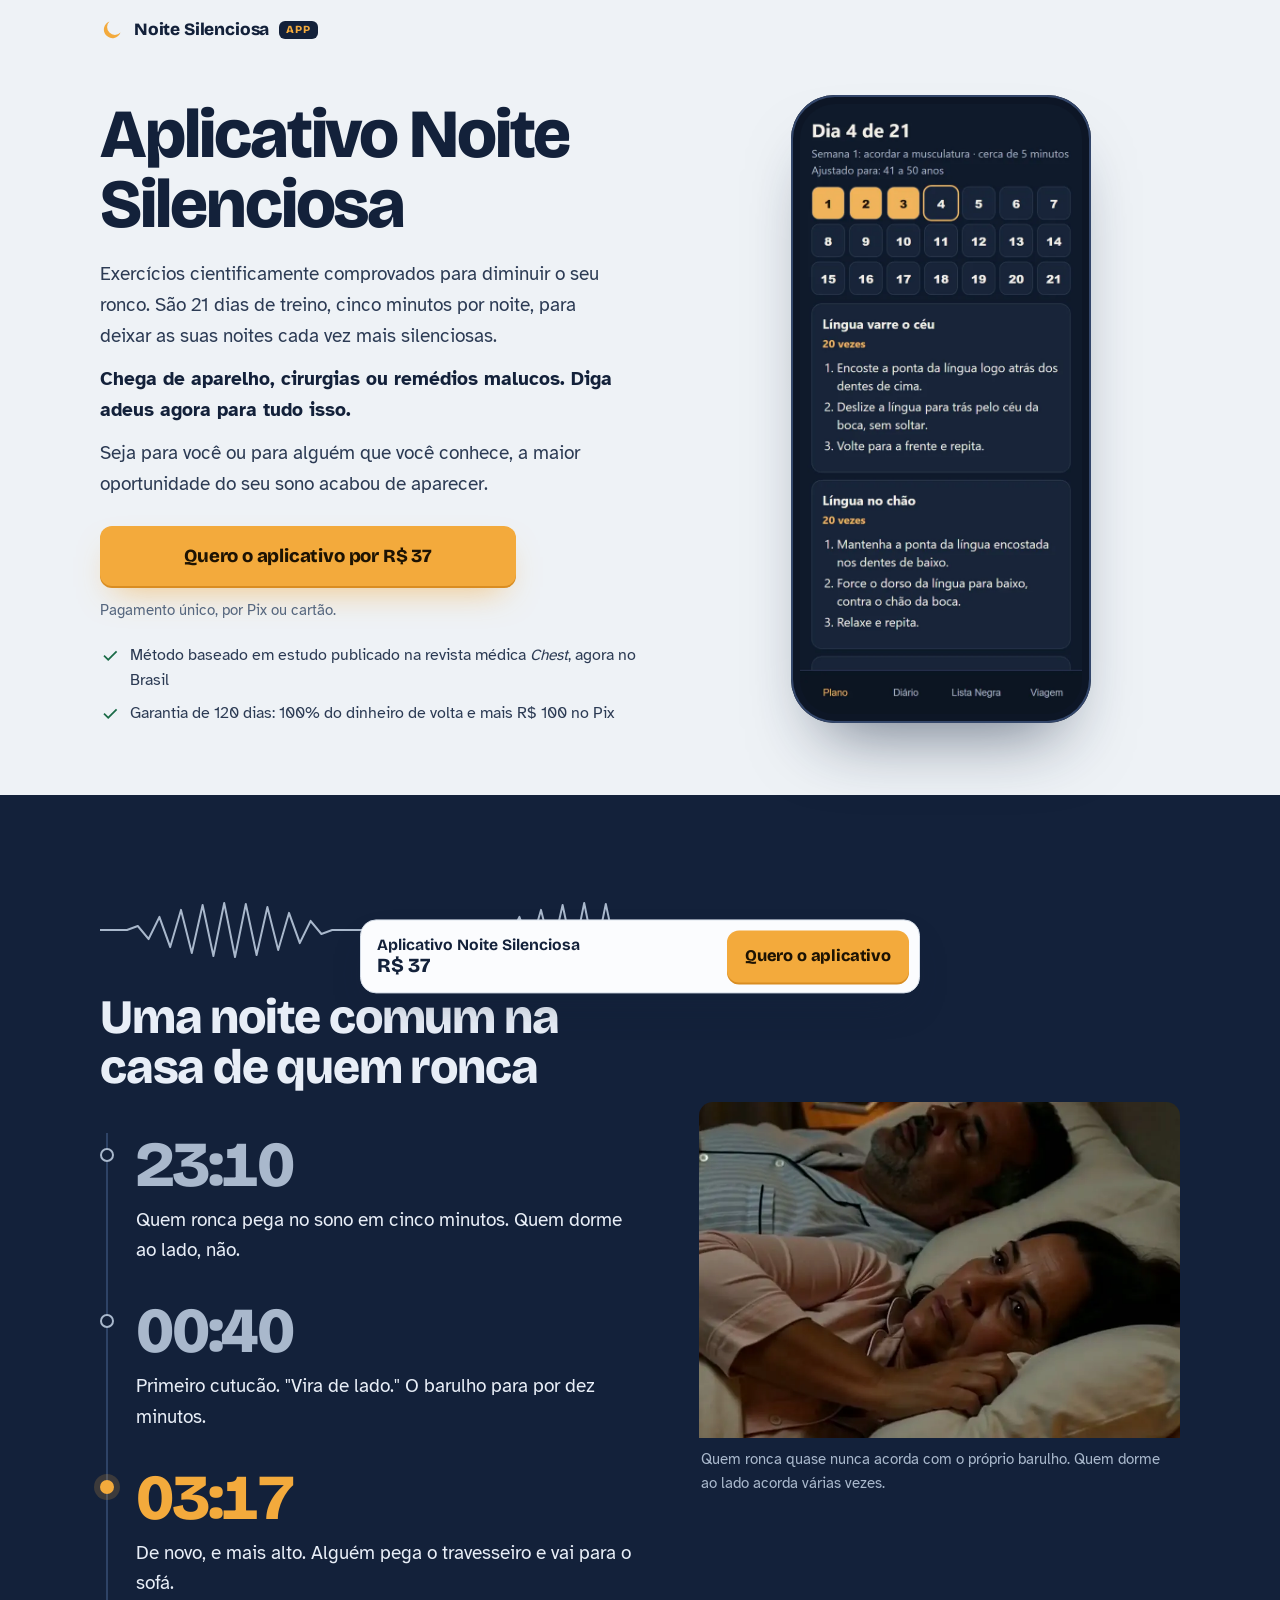
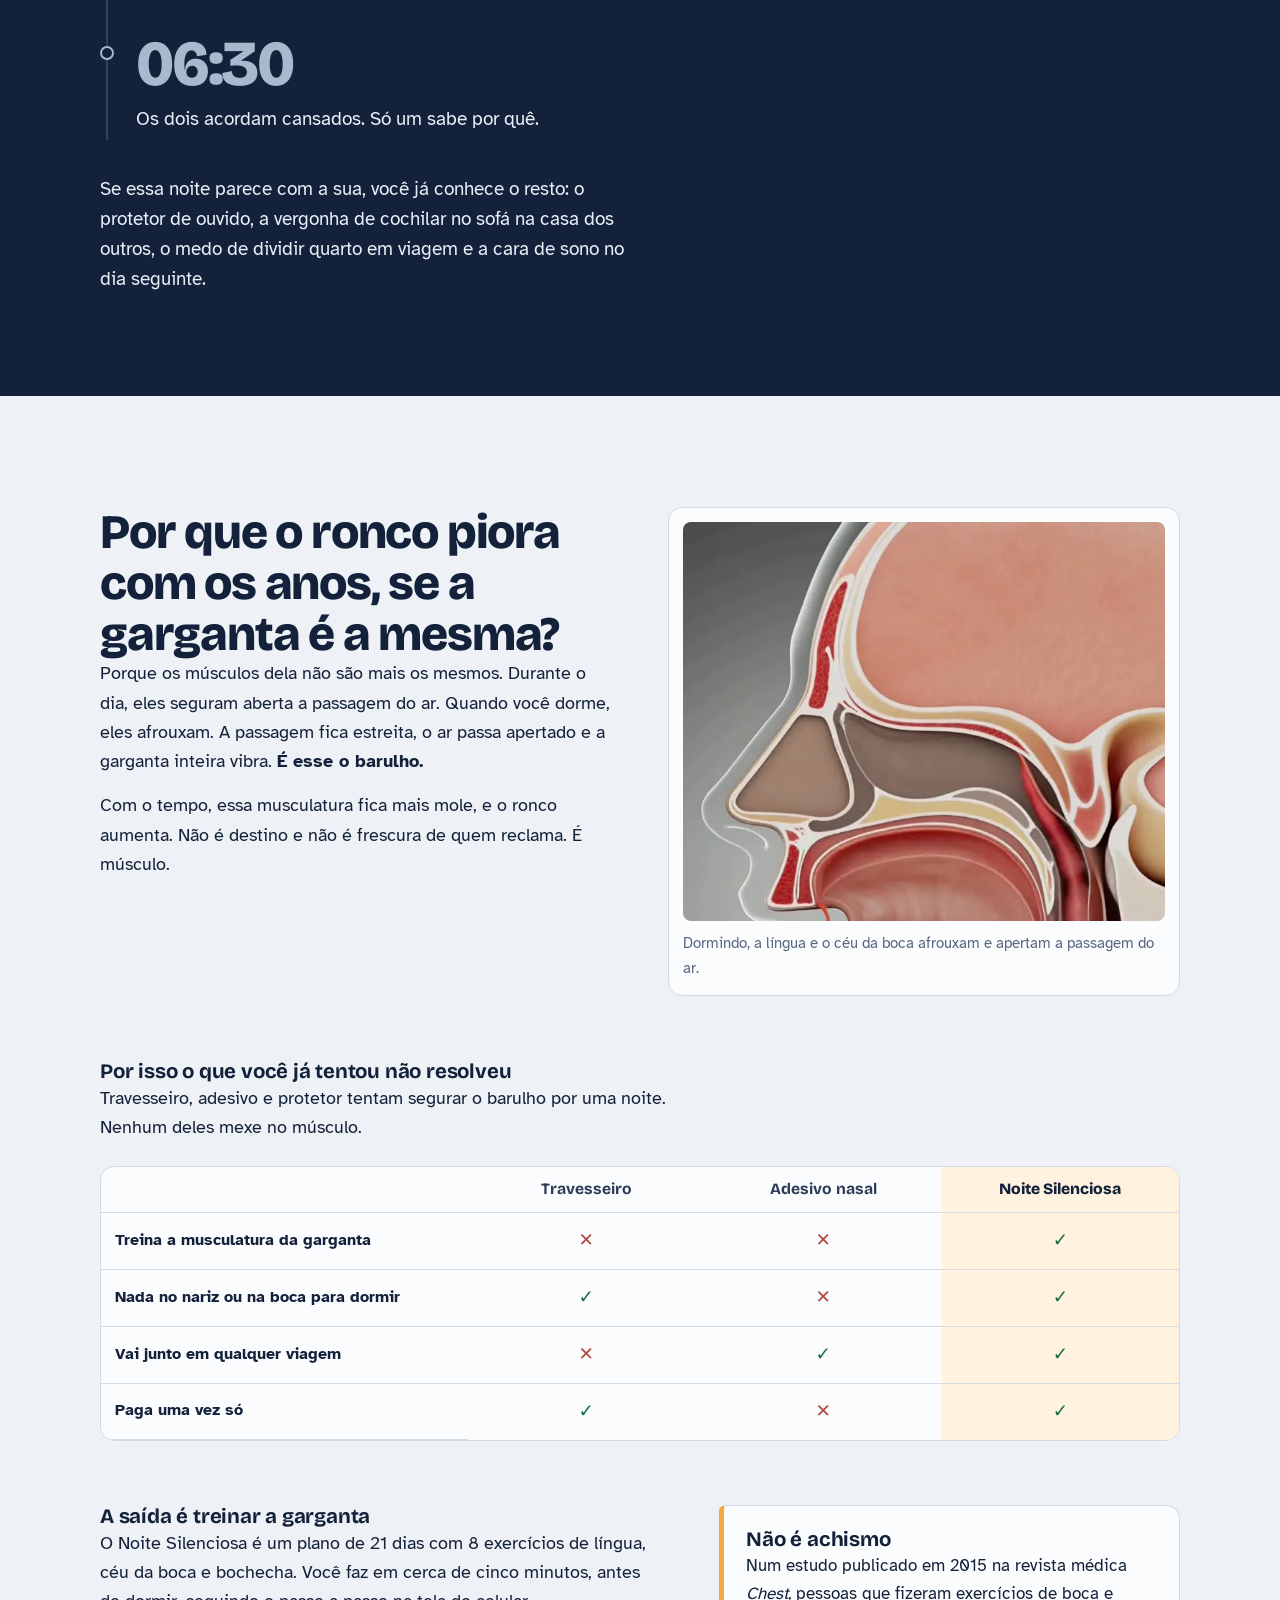
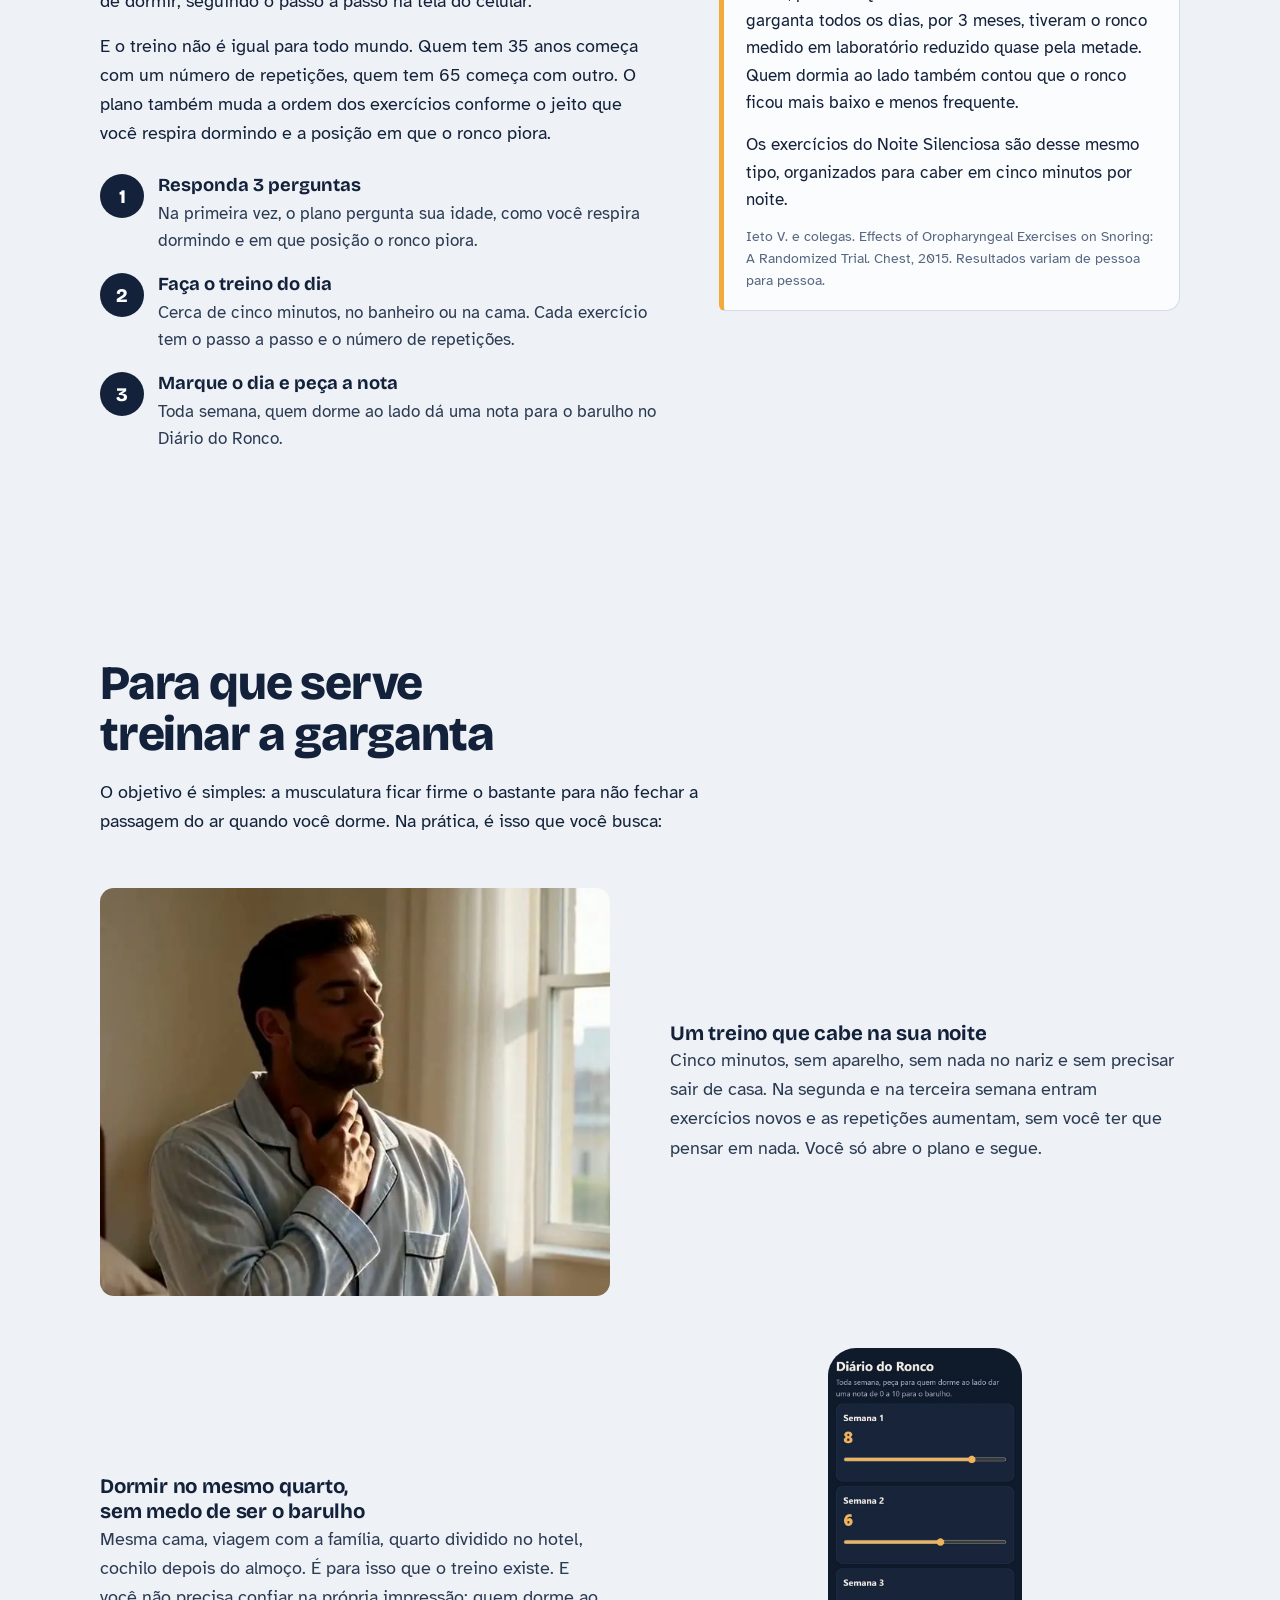
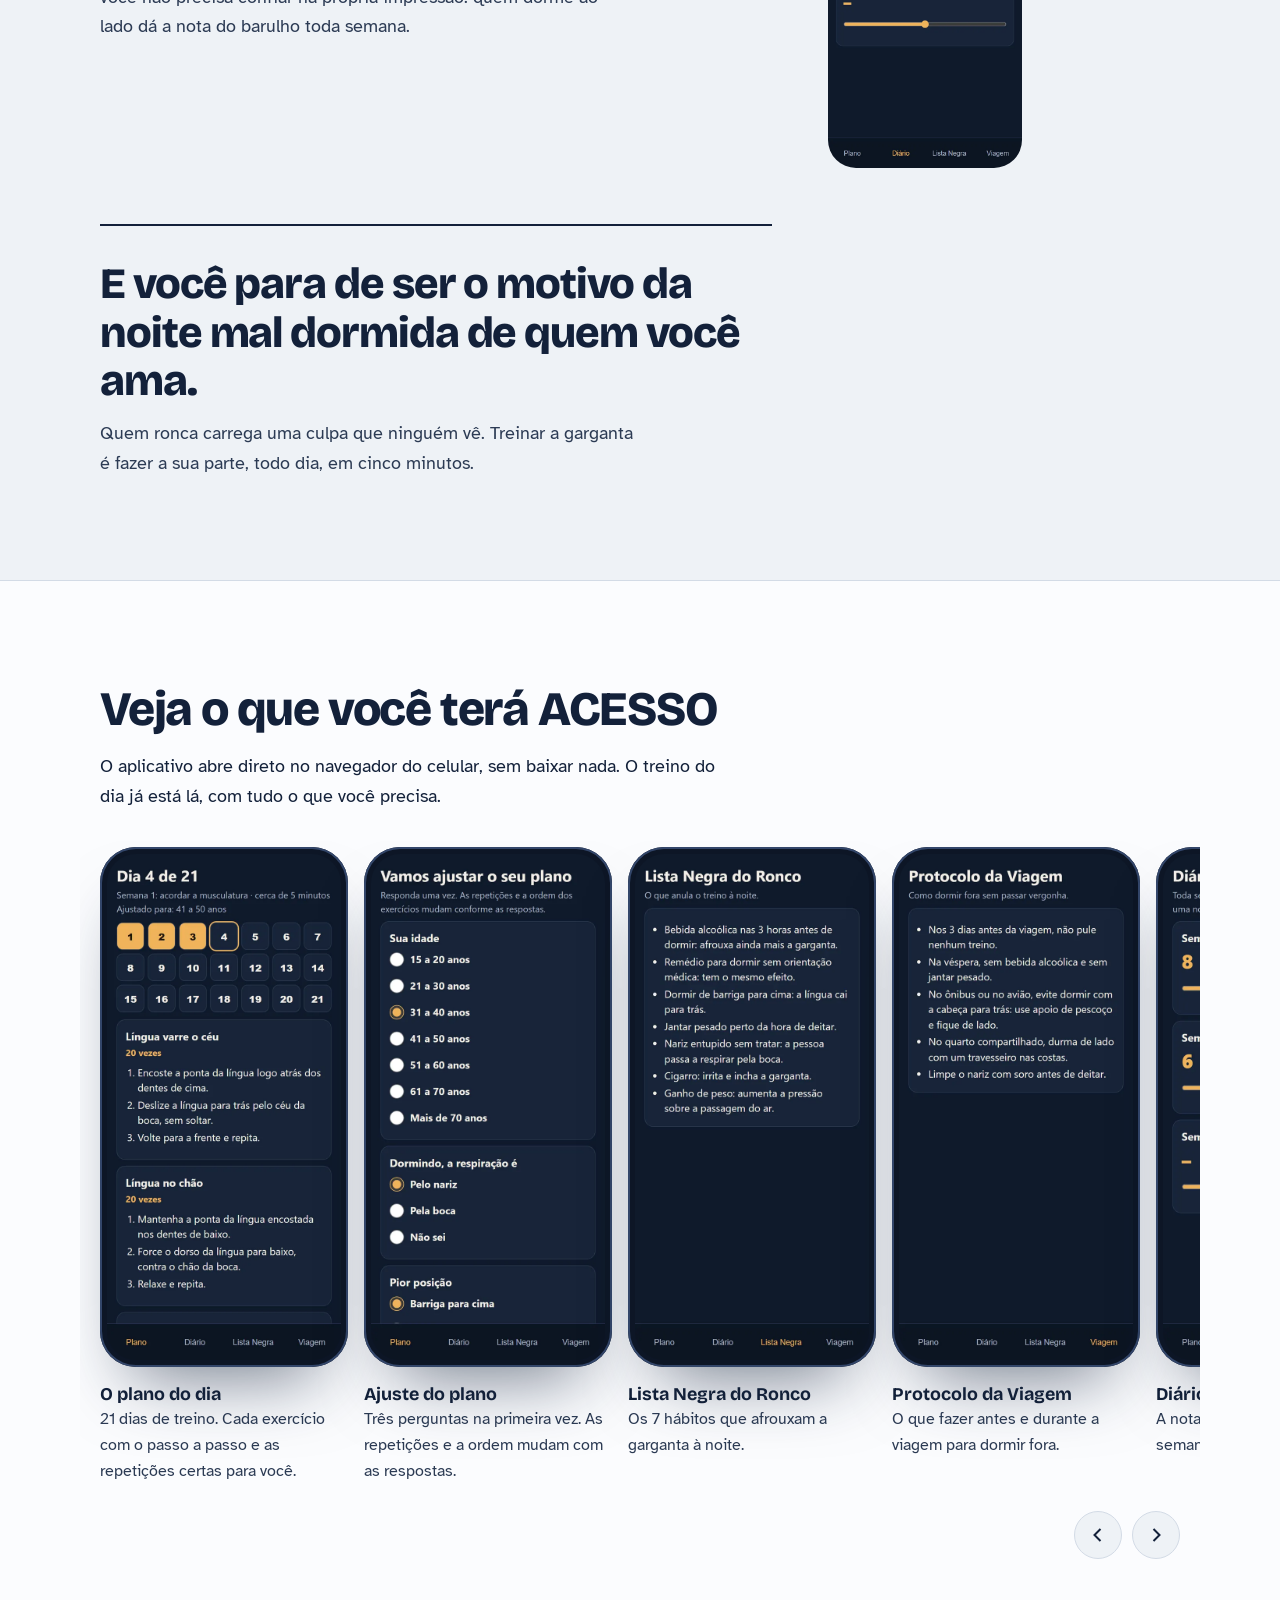
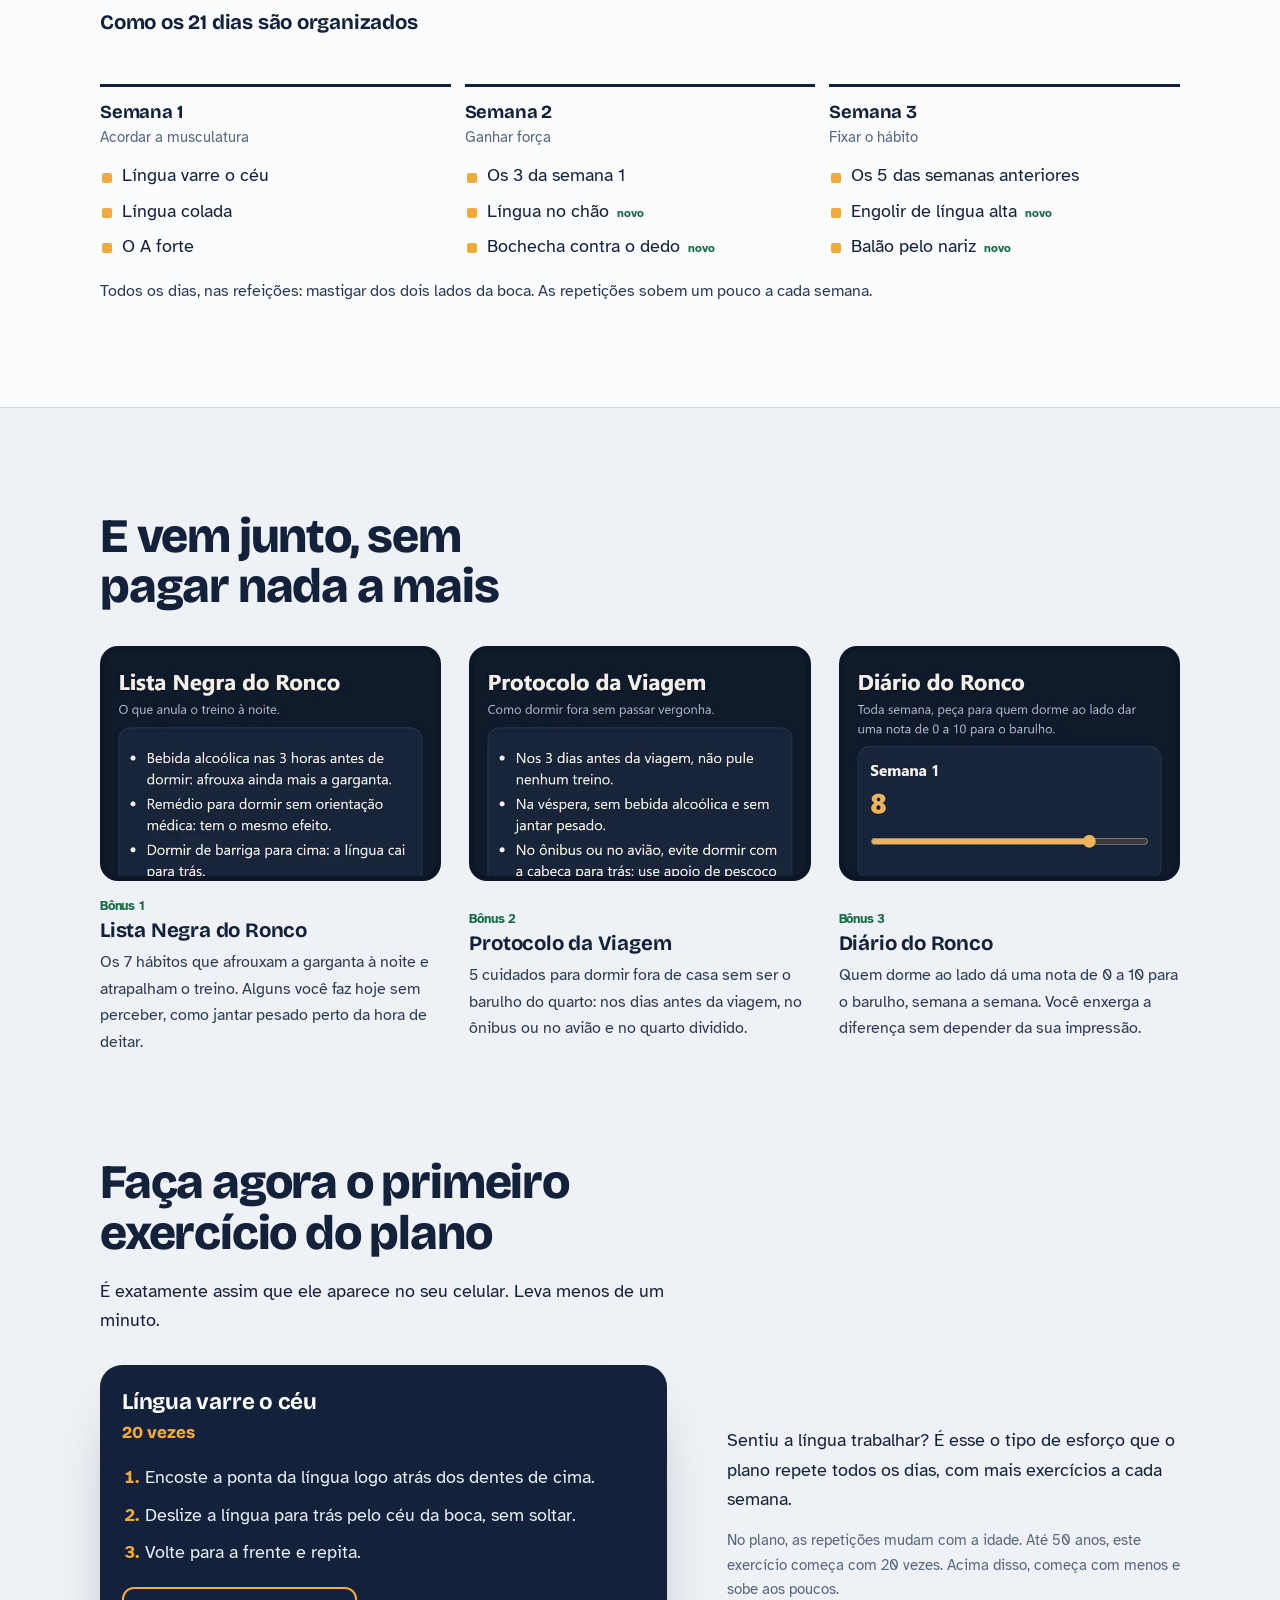
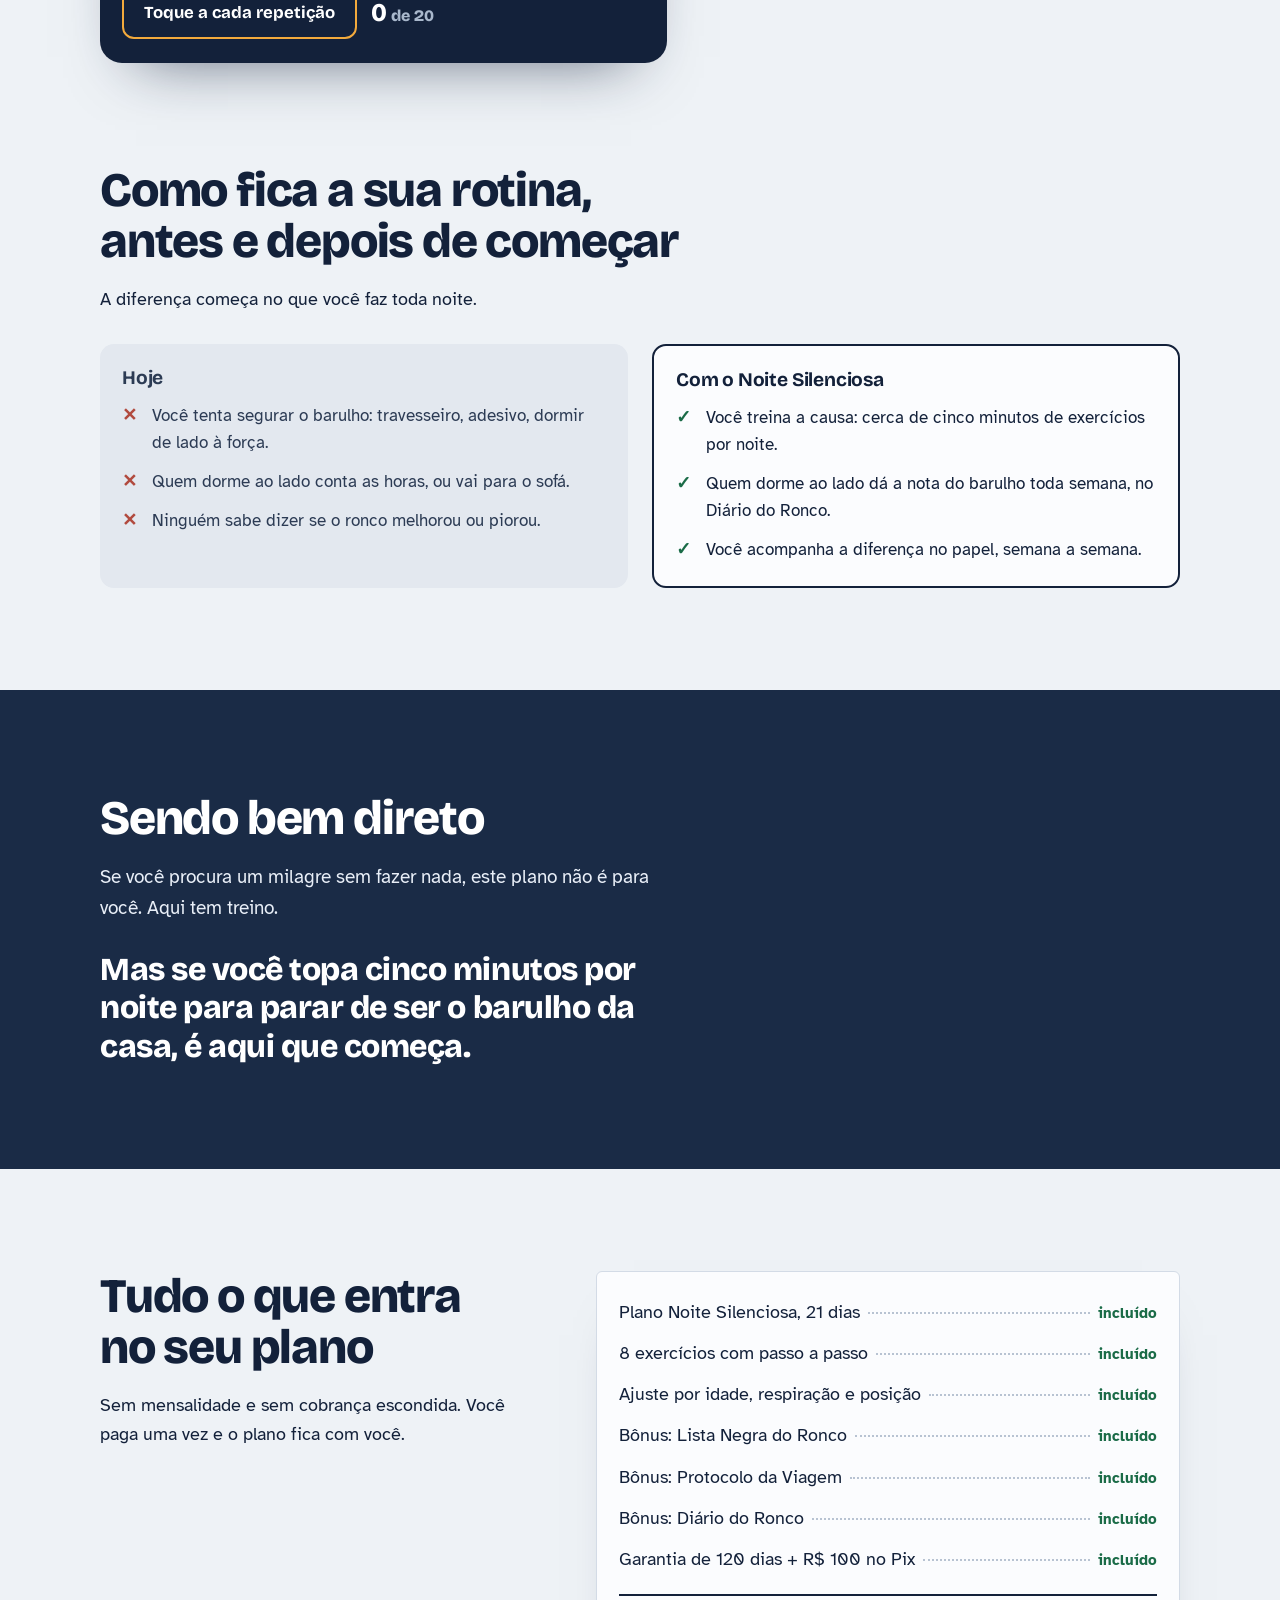
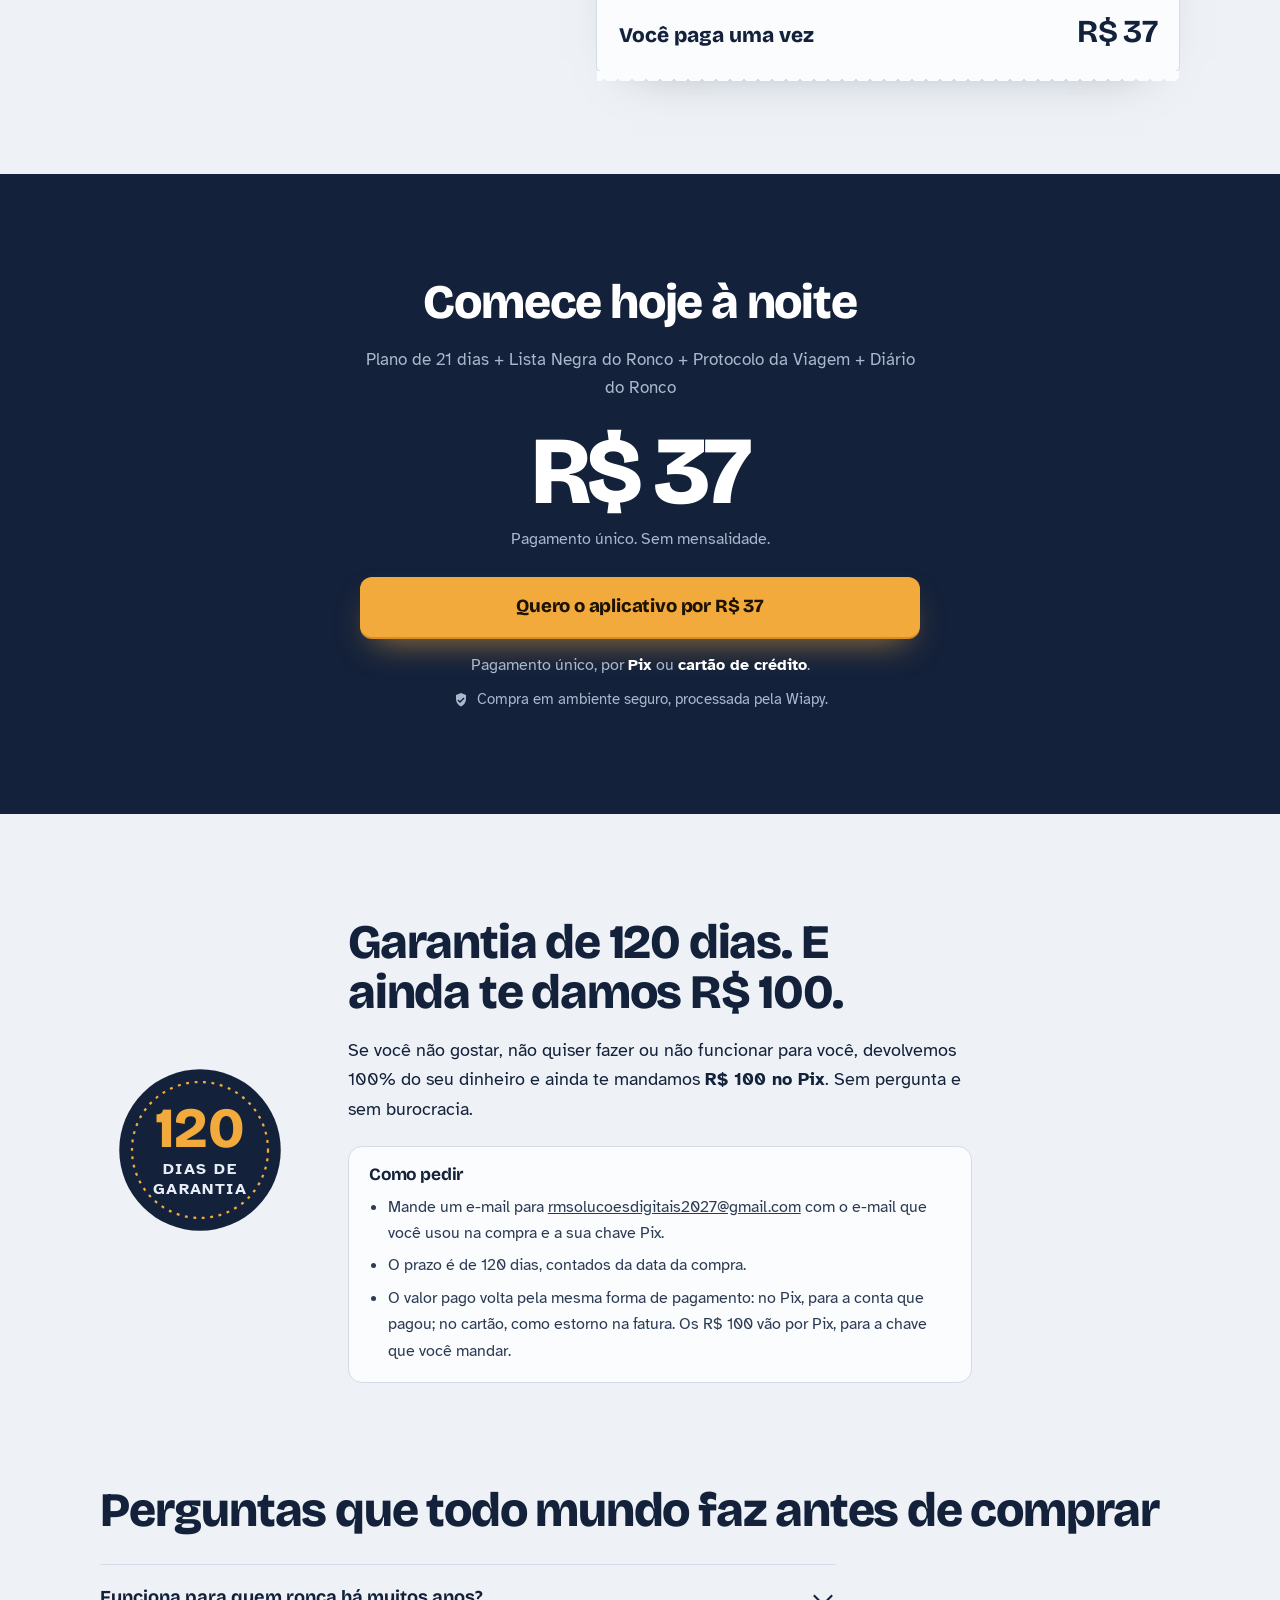
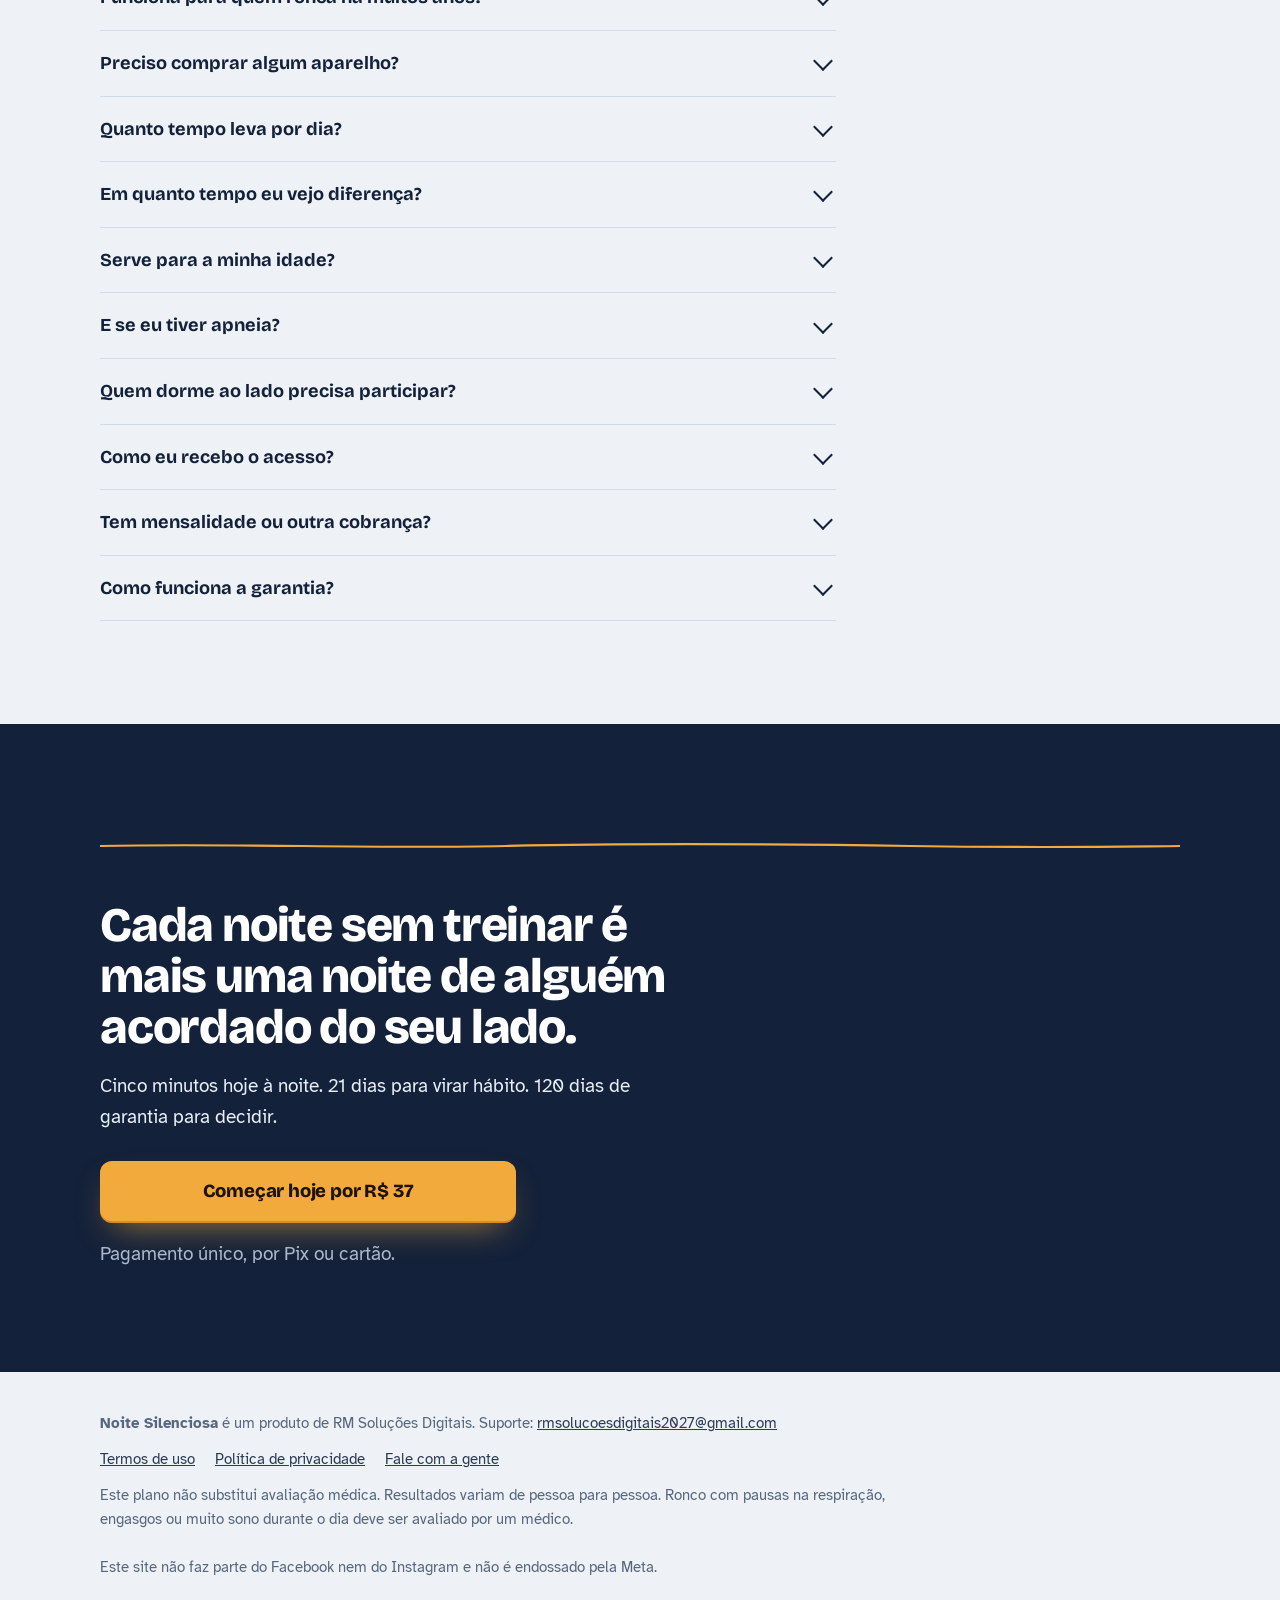
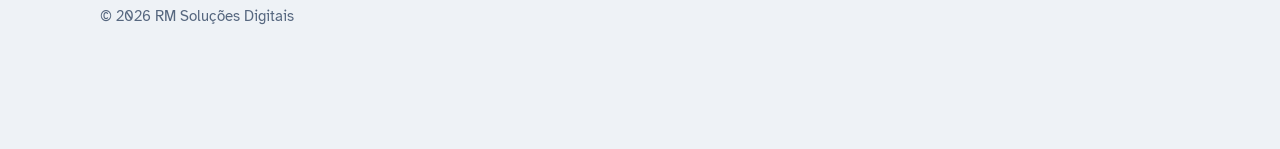
==== commit e94ff591: "Página de vendas: textos do Rodrigo na primeira dobra Co-Authored-By: Claude Opus 5.5 <noreply@anthr" ====
--- a/index.html
+++ b/index.html
@@ -40,14 +40,14 @@
   <div class="heroi-texto">
     <h1 id="t-heroi">Aplicativo Noite Silenciosa</h1>
     <p class="lead">Exercícios cientificamente comprovados para diminuir o seu ronco. São 21 dias de treino, cinco minutos por noite, para deixar as suas noites cada vez mais silenciosas.</p>
-    <p class="lead forte">Chega de aparelho, cirurgias ou remédios malucos.</p>
-    <p class="lead">Seja para você ou para alguém que você conhece, as noites podem ser silenciosas.</p>
+    <p class="lead forte">Chega de aparelho, cirurgias ou remédios malucos. Diga adeus agora para tudo isso.</p>
+    <p class="lead">Seja para você ou para alguém que você conhece, a maior oportunidade do seu sono acabou de aparecer.</p>
     <div class="acao" data-barra="topo">
       <a class="botao largo" data-onde="topo" href="https://pay.wiapy.com/EInDNnfpDEp3">Quero o aplicativo por R$ 37</a>
       <p class="micro">Pagamento único, por Pix ou cartão.</p>
     </div>
     <ul class="credito" role="list">
-      <li><svg viewBox="0 0 20 20" aria-hidden="true"><path fill="currentColor" d="M8.2 13.6 4.6 10l-1.2 1.2 4.8 4.8 9-9-1.2-1.2z"/></svg><span>Exercícios do mesmo tipo dos usados em estudo publicado na revista médica <i>Chest</i></span></li>
+      <li><svg viewBox="0 0 20 20" aria-hidden="true"><path fill="currentColor" d="M8.2 13.6 4.6 10l-1.2 1.2 4.8 4.8 9-9-1.2-1.2z"/></svg><span>Método baseado em estudo publicado na revista médica <i>Chest</i>, agora no Brasil</span></li>
       <li><svg viewBox="0 0 20 20" aria-hidden="true"><path fill="currentColor" d="M8.2 13.6 4.6 10l-1.2 1.2 4.8 4.8 9-9-1.2-1.2z"/></svg><span>Garantia de 120 dias: 100% do dinheiro de volta e mais R$ 100 no Pix</span></li>
     </ul>
   </div>
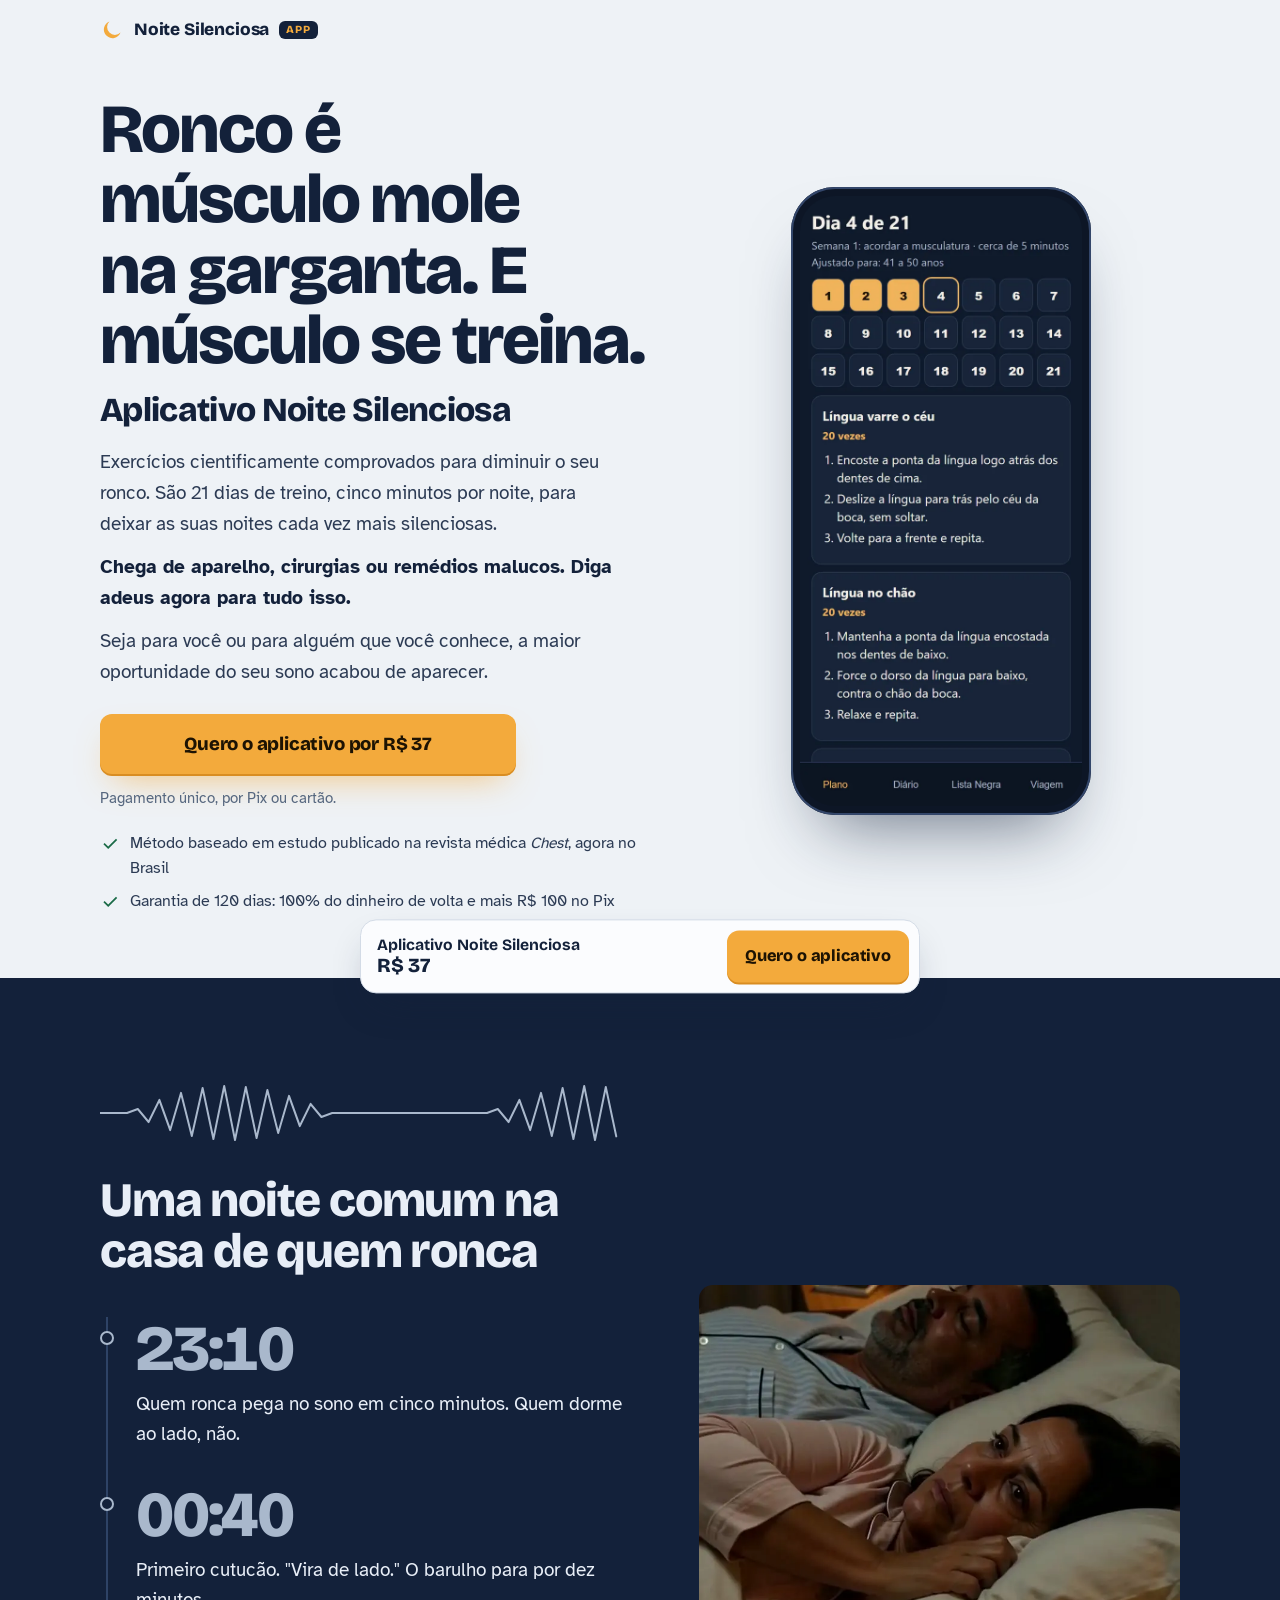
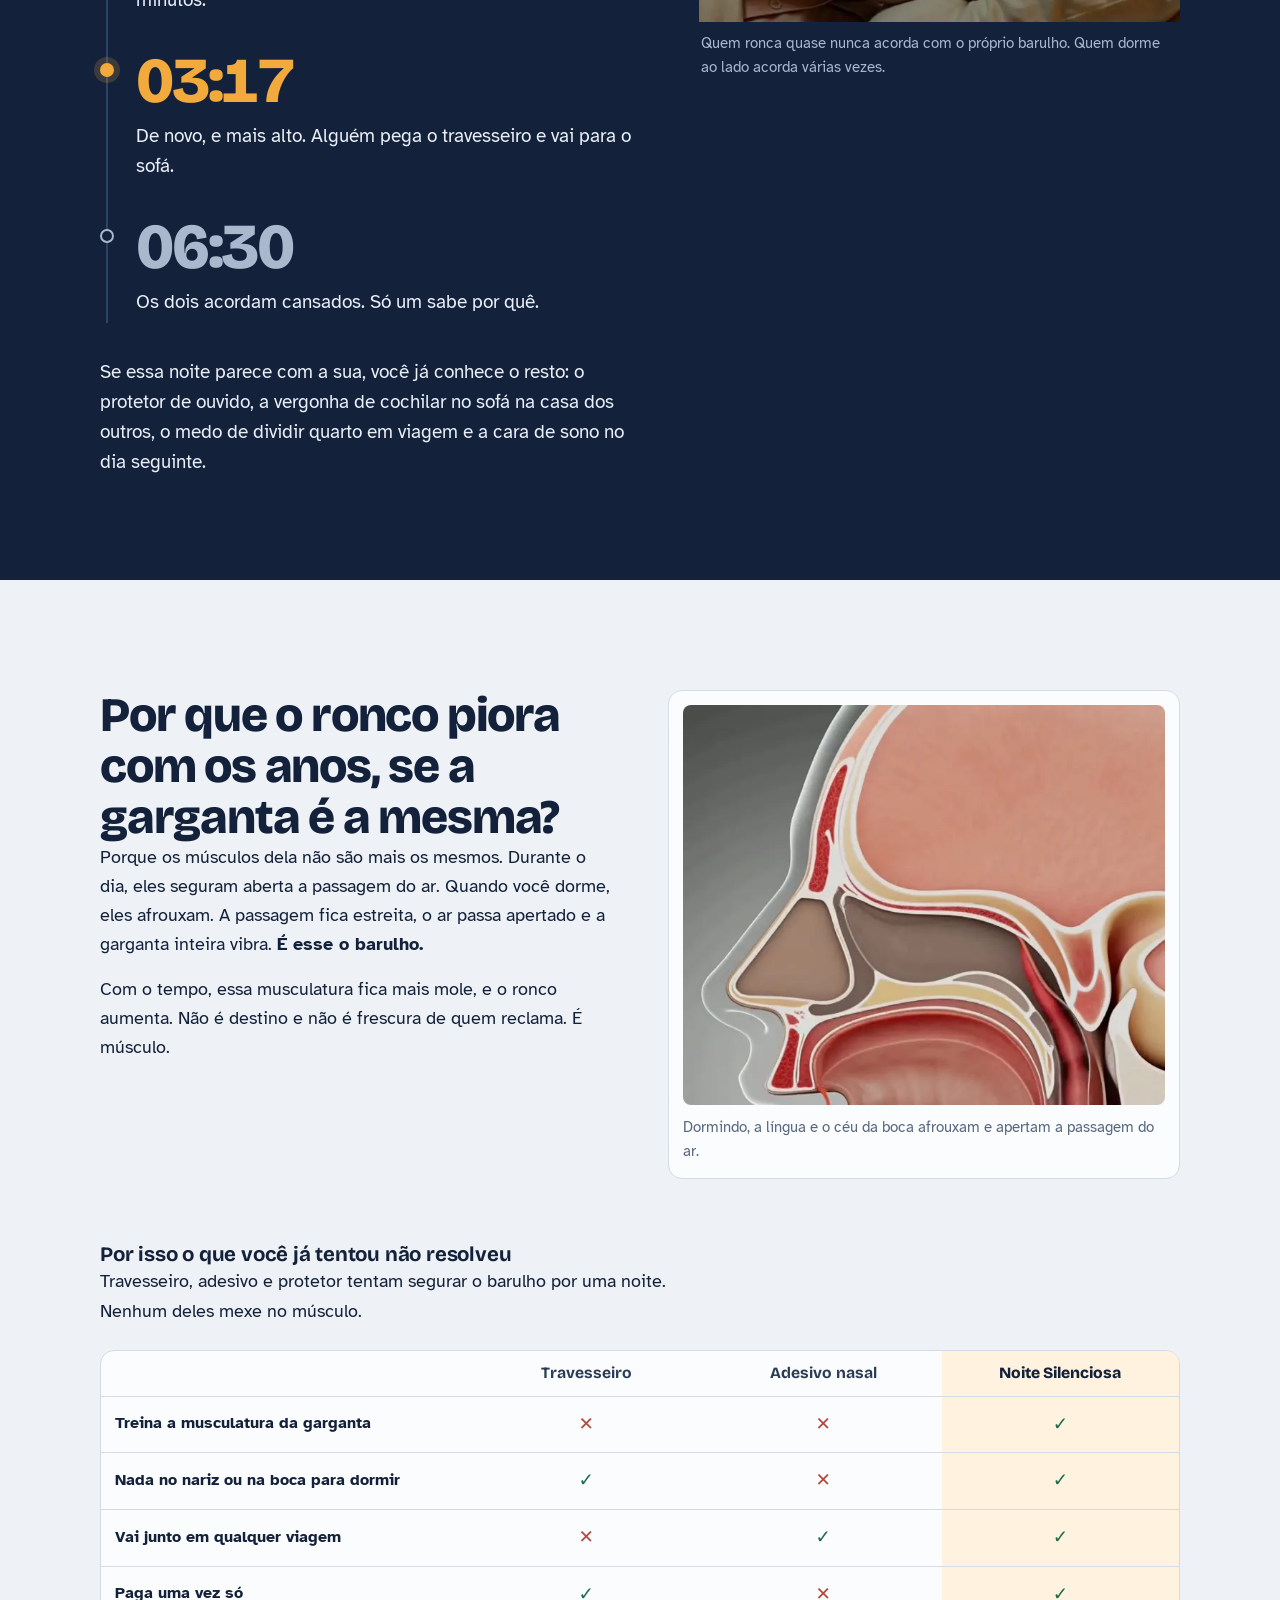
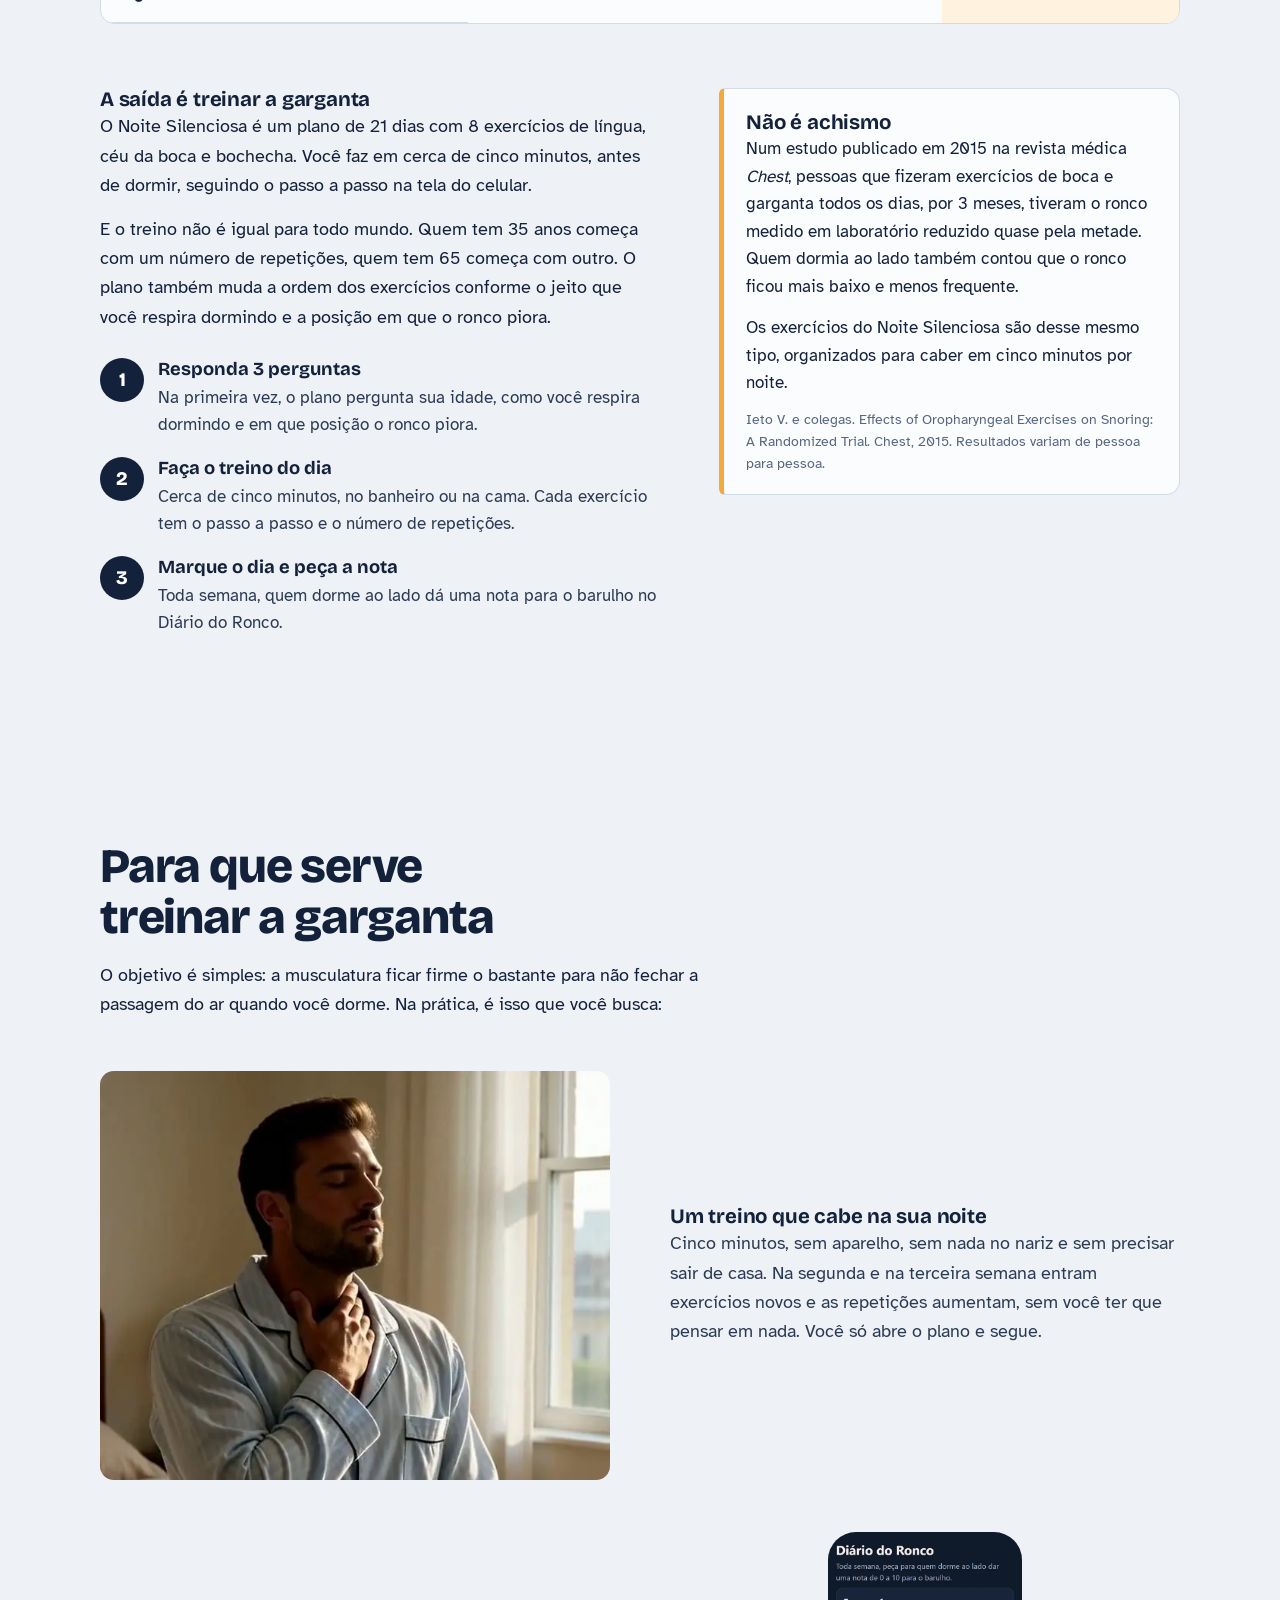
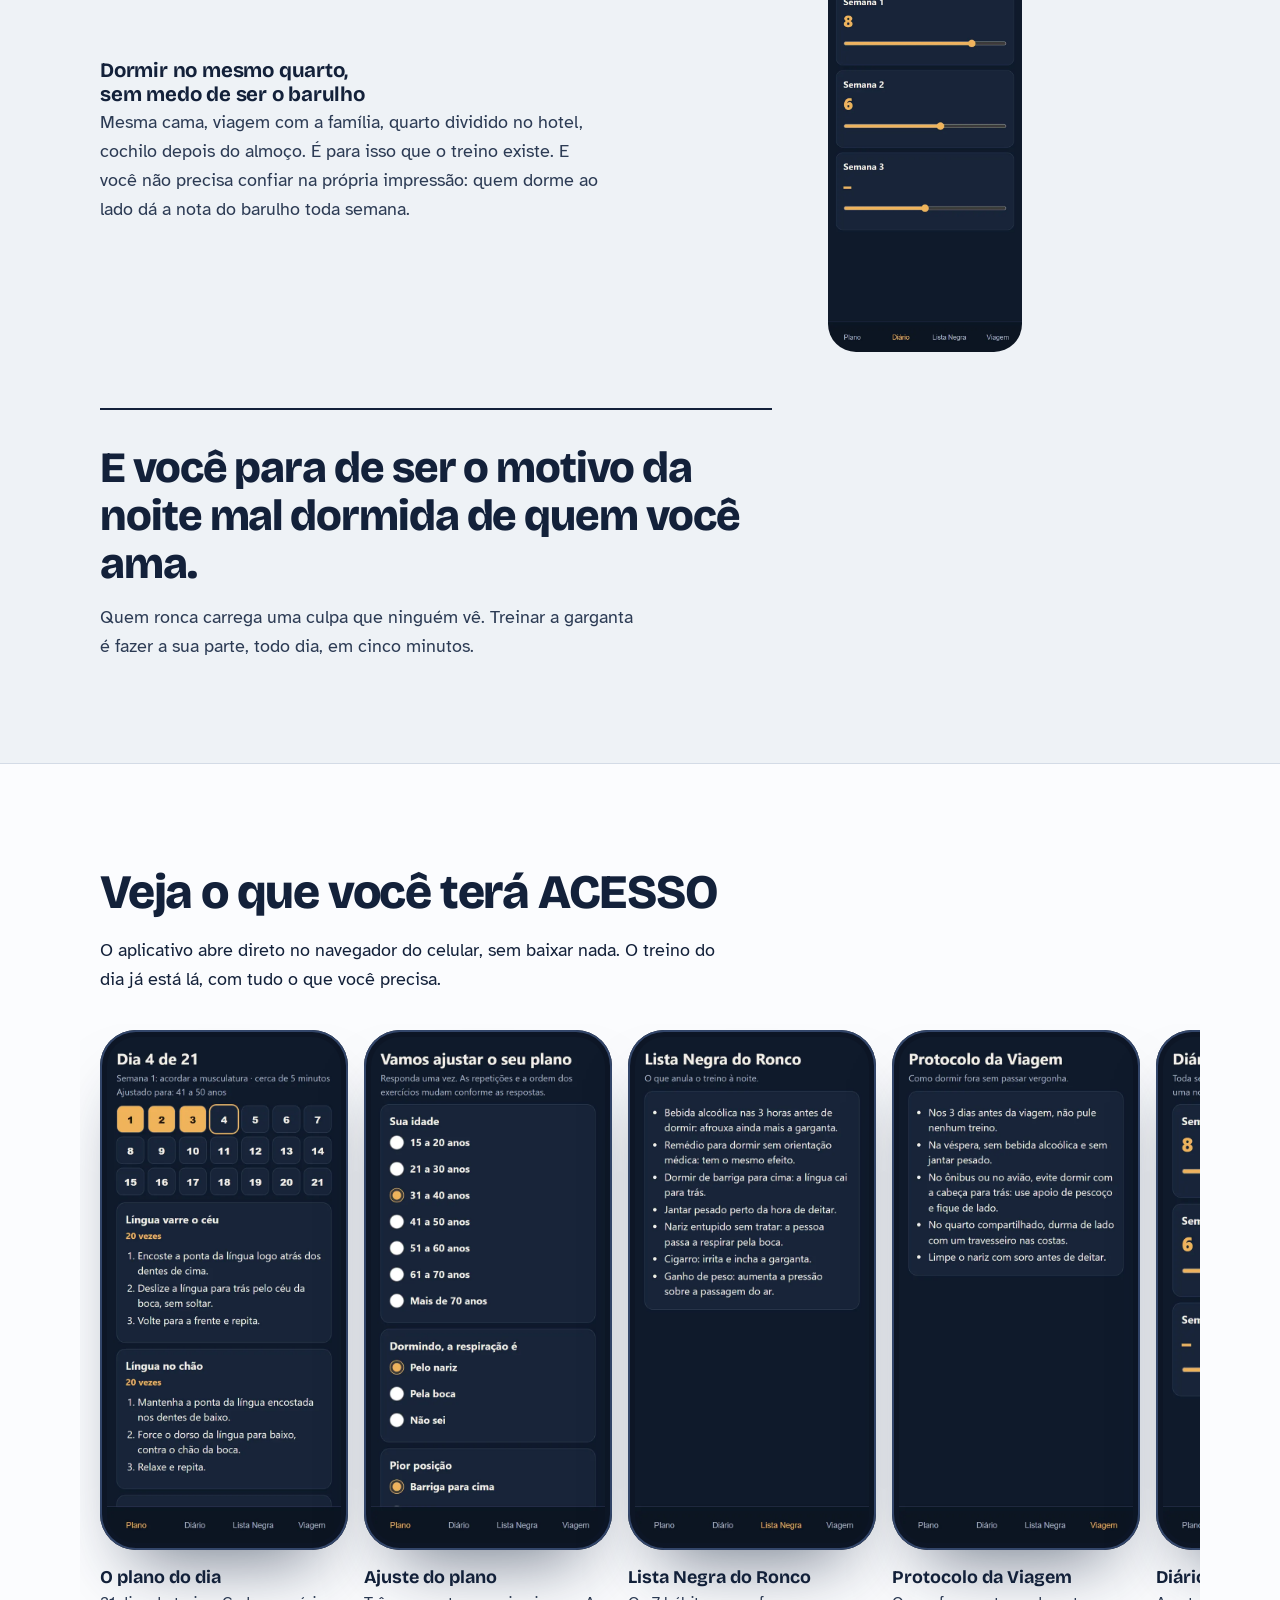
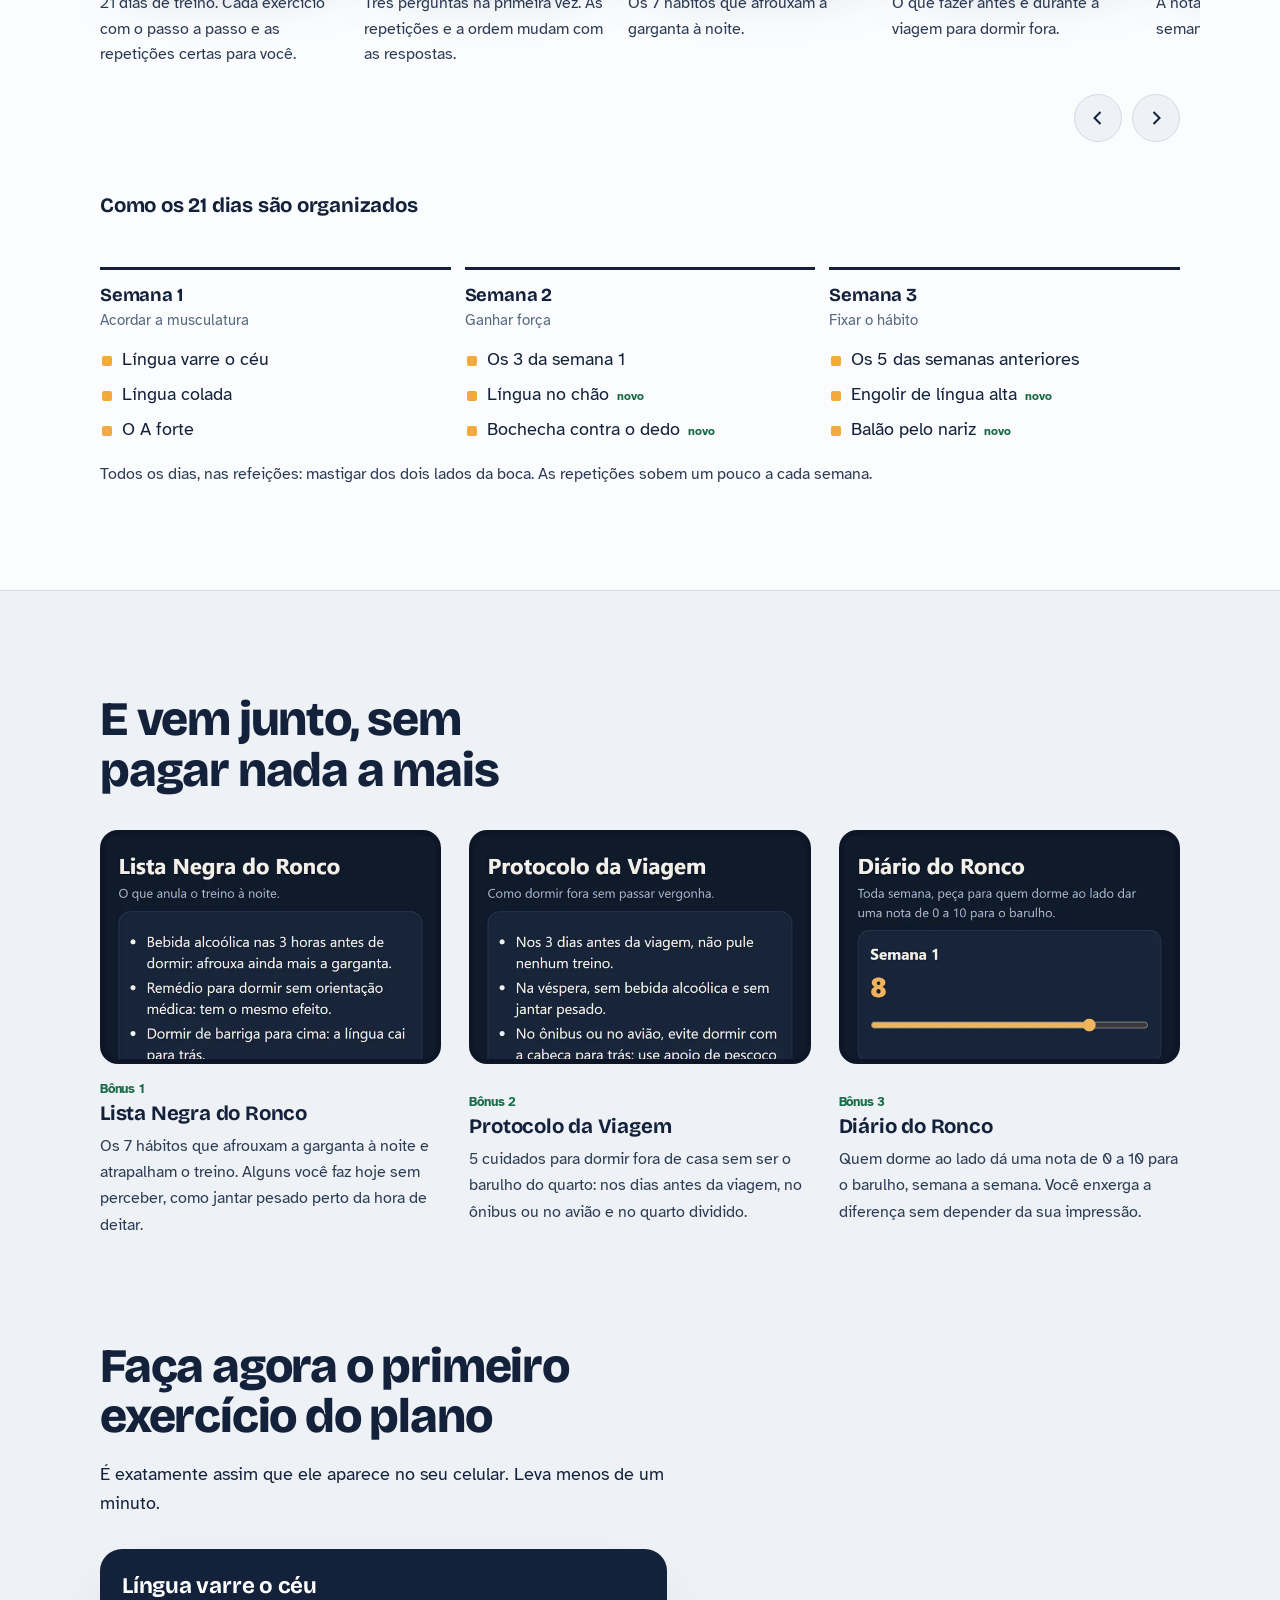
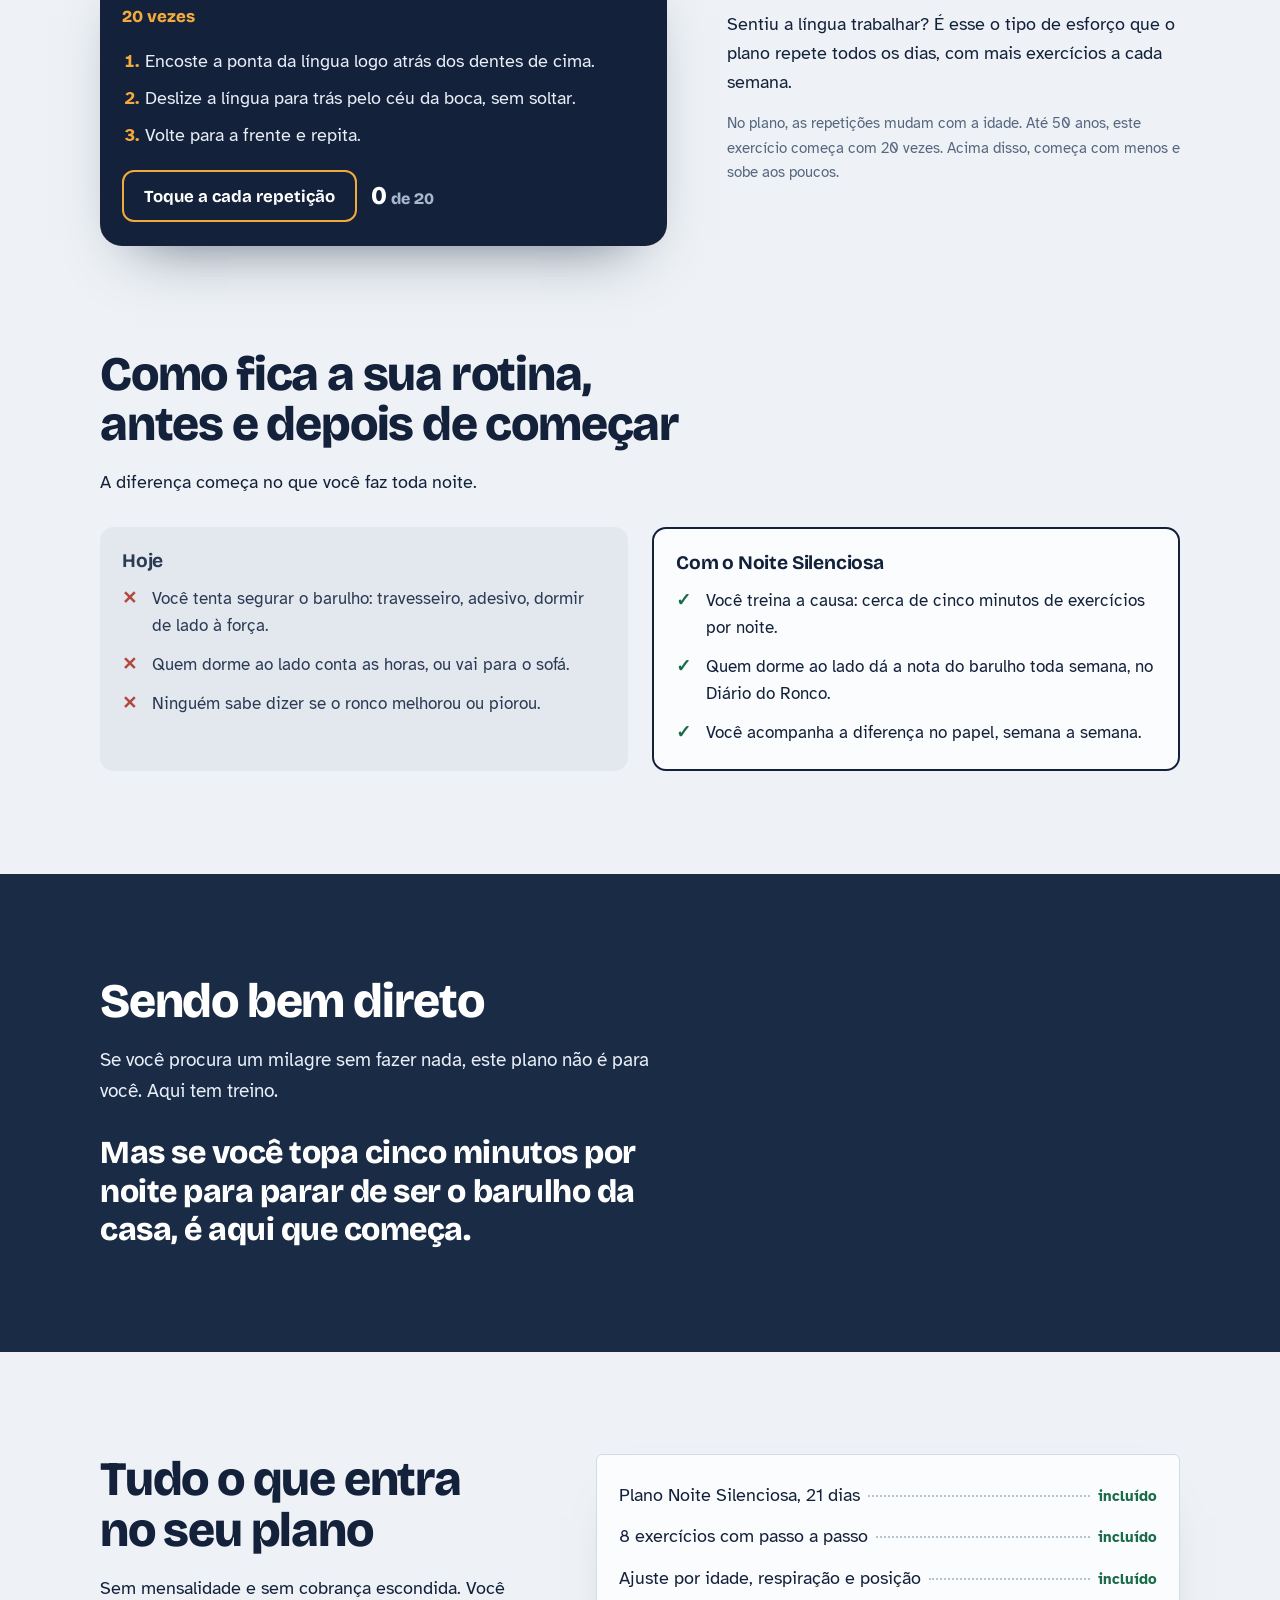
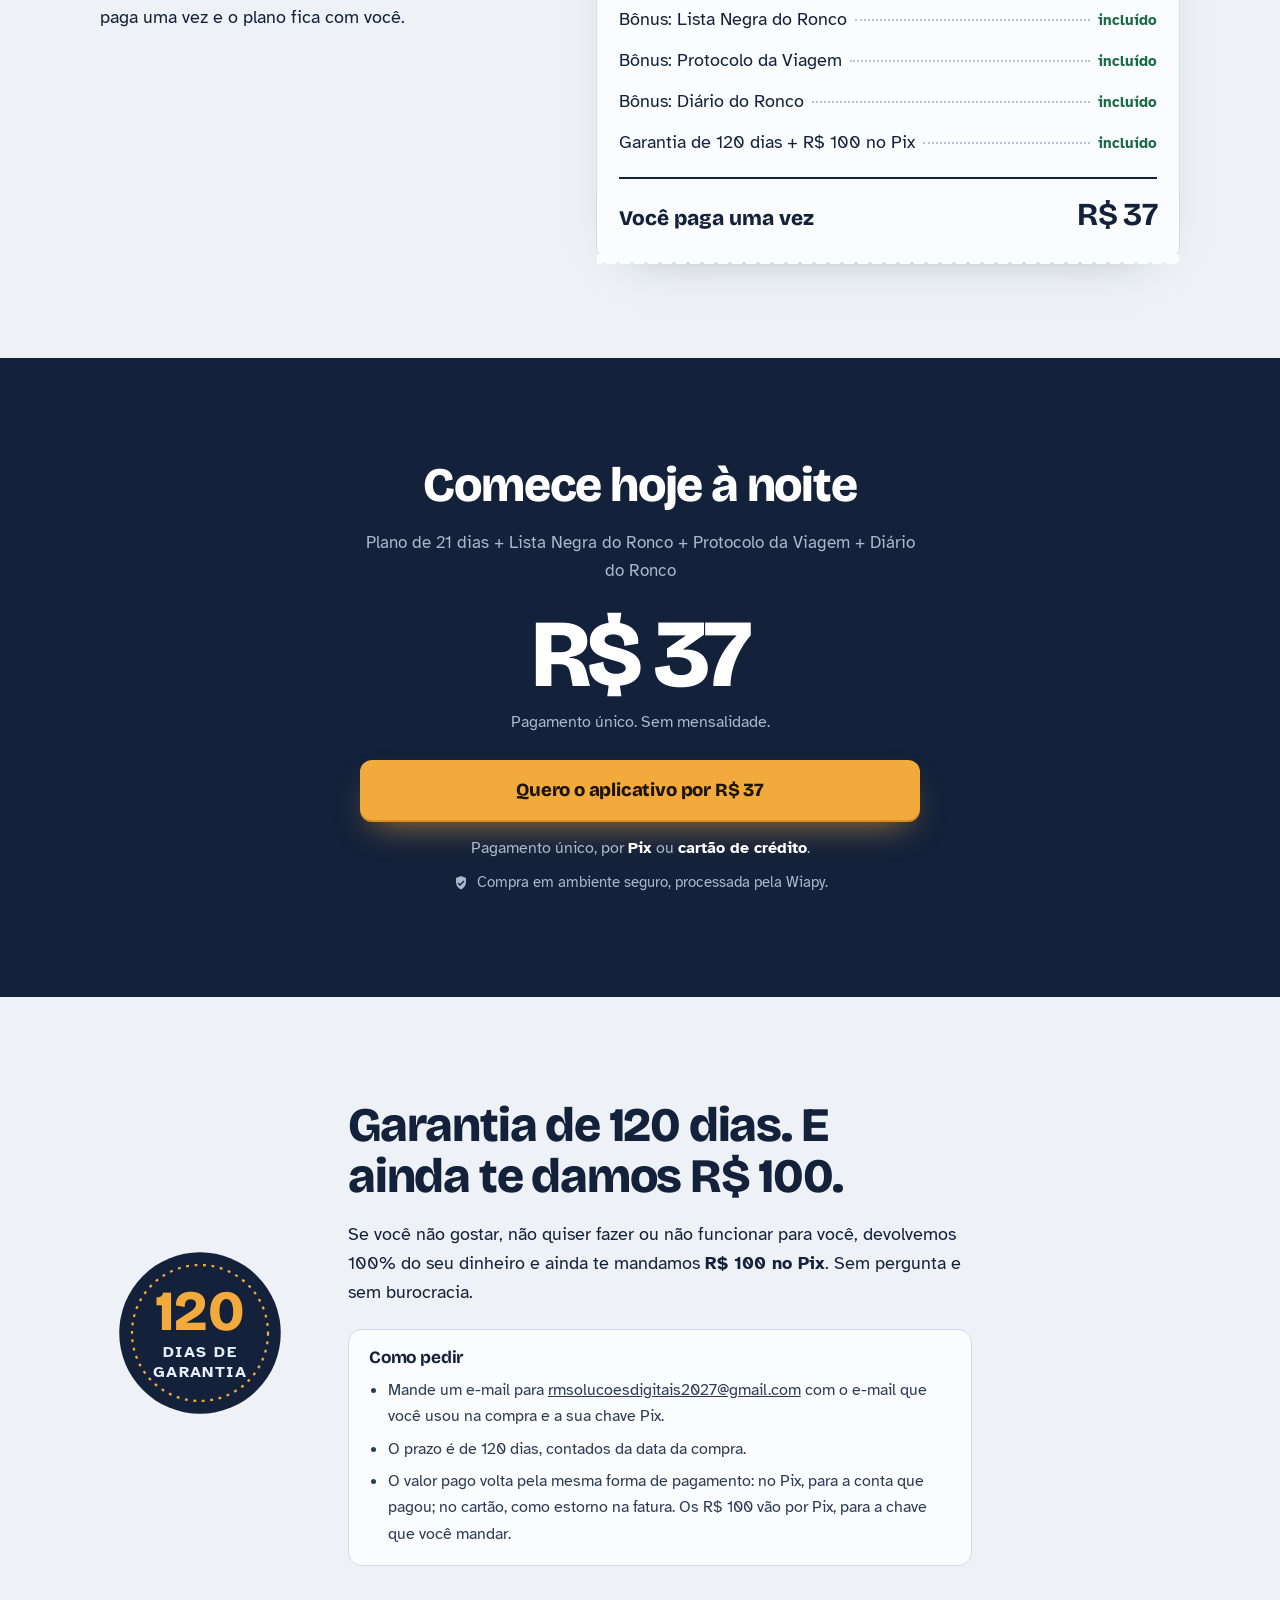
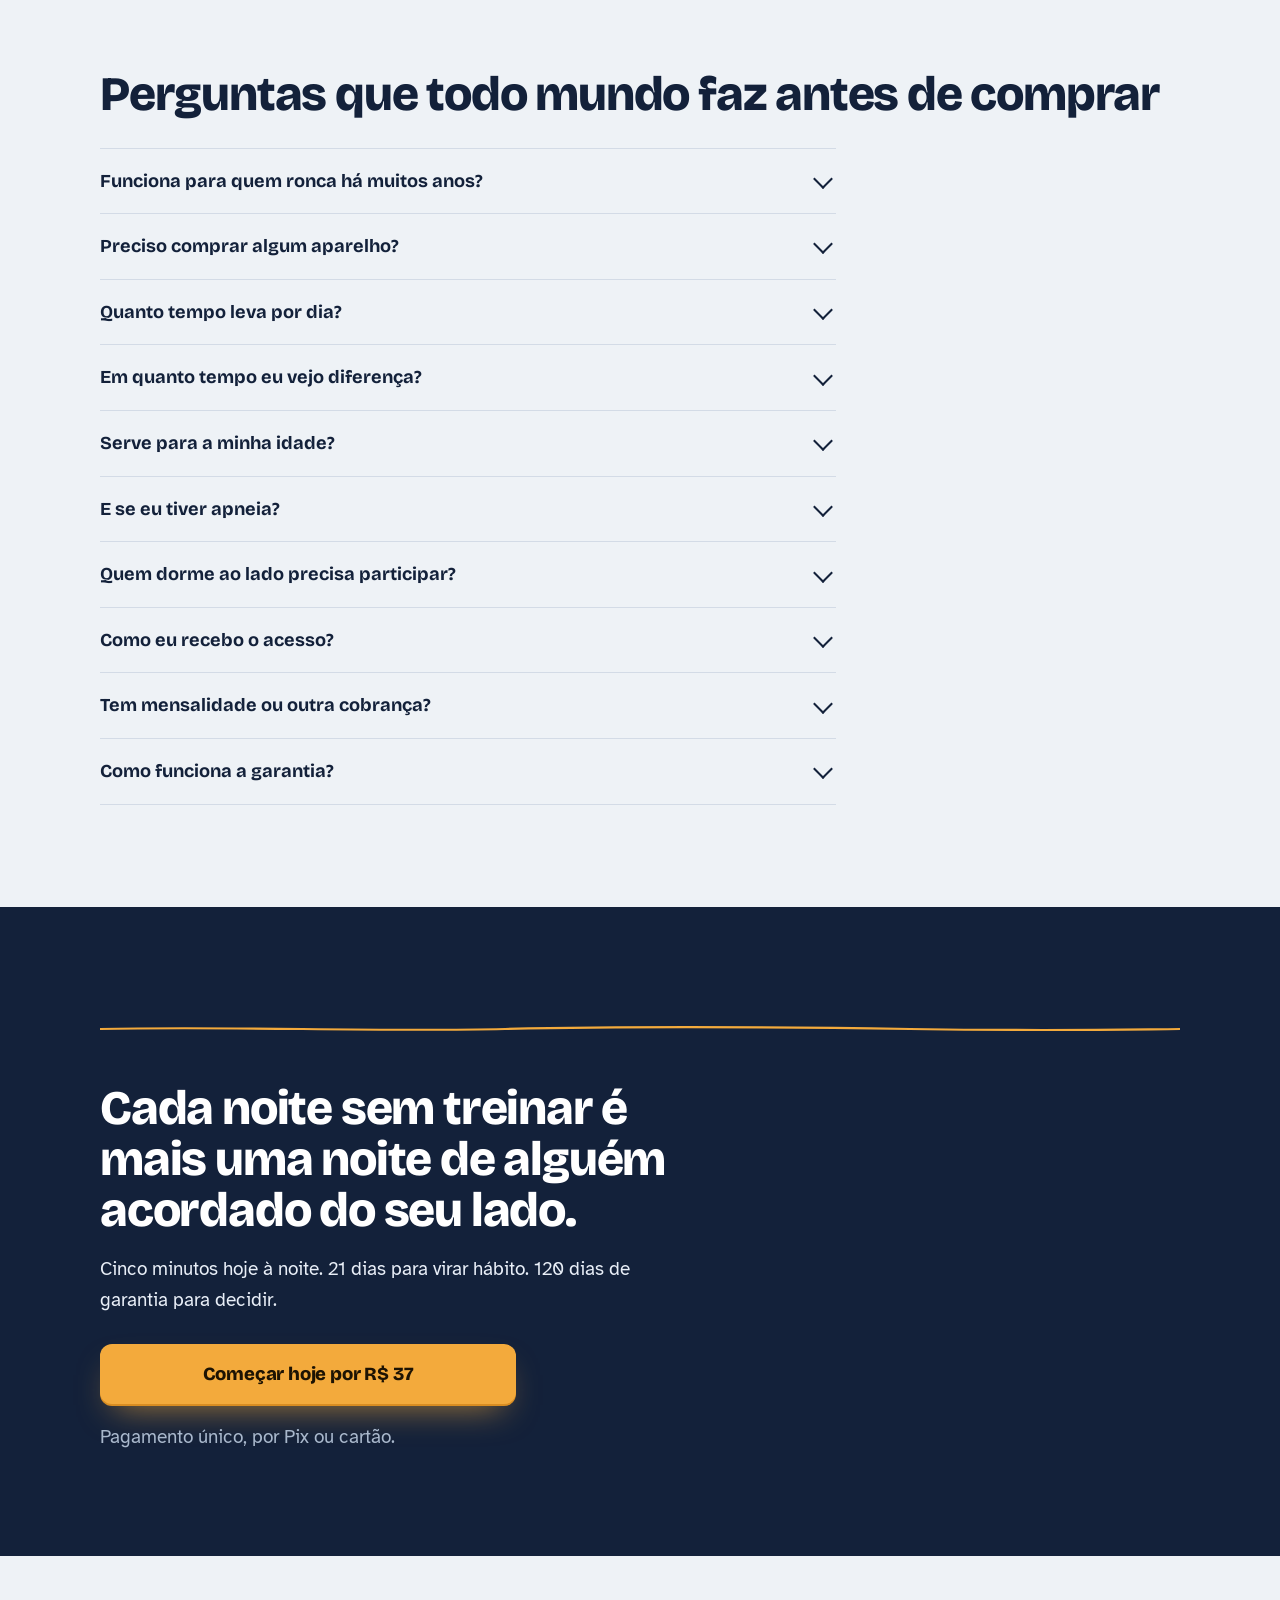
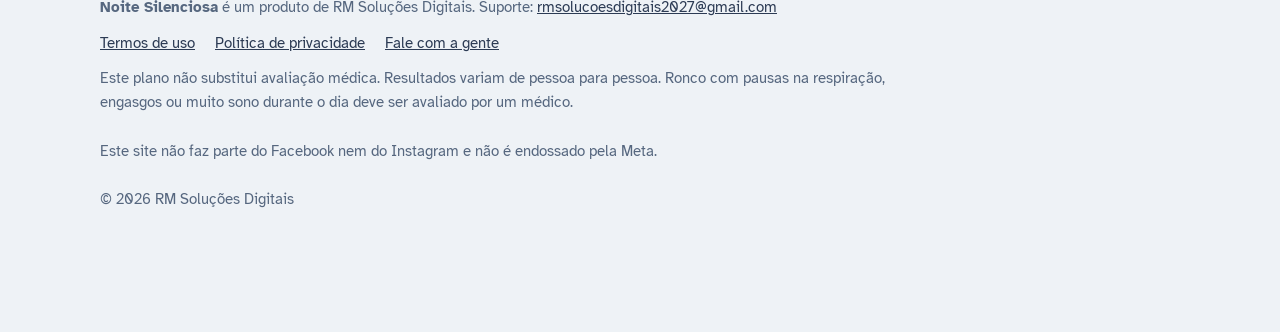
==== commit c81c9657: "Página de vendas: título antigo de volta (Ronco é músculo mole...) e Aplicativo Noite Silenciosa com" ====
--- a/index.html
+++ b/index.html
@@ -16,7 +16,7 @@
 <link rel="icon" href="data:image/svg+xml,%3Csvg xmlns='http://www.w3.org/2000/svg' viewBox='0 0 32 32'%3E%3Crect width='32' height='32' rx='8' fill='%2313213a'/%3E%3Cpath fill='%23f3aa3c' d='M23 19.5A8.5 8.5 0 1 1 12.5 9a6.8 6.8 0 0 0 10.5 10.5z'/%3E%3C/svg%3E">
 <link rel="preload" href="fontes/bricolage-grotesque.woff2" as="font" type="font/woff2" crossorigin>
 <link rel="preload" href="fontes/atkinson-hyperlegible-400-normal.woff2" as="font" type="font/woff2" crossorigin>
-<style>@font-face {font-family: 'Atkinson Hyperlegible';font-style: normal;font-weight: 400;font-display: swap;src: url(fontes/atkinson-hyperlegible-400-normal.woff2) format('woff2');unicode-range: U+0000-00FF, U+0131, U+0152-0153, U+02BB-02BC, U+02C6, U+02DA, U+02DC, U+0304, U+0308, U+0329, U+2000-206F, U+20AC, U+2122, U+2191, U+2193, U+2212, U+2215, U+FEFF, U+FFFD;}@font-face {font-family: 'Atkinson Hyperlegible';font-style: normal;font-weight: 700;font-display: swap;src: url(fontes/atkinson-hyperlegible-700-normal.woff2) format('woff2');unicode-range: U+0000-00FF, U+0131, U+0152-0153, U+02BB-02BC, U+02C6, U+02DA, U+02DC, U+0304, U+0308, U+0329, U+2000-206F, U+20AC, U+2122, U+2191, U+2193, U+2212, U+2215, U+FEFF, U+FFFD;}@font-face {font-family: 'Bricolage Grotesque';font-style: normal;font-weight: 700 800;font-stretch: 100%;font-display: swap;src: url(fontes/bricolage-grotesque.woff2) format('woff2');unicode-range: U+0000-00FF, U+0131, U+0152-0153, U+02BB-02BC, U+02C6, U+02DA, U+02DC, U+0304, U+0308, U+0329, U+2000-206F, U+20AC, U+2122, U+2191, U+2193, U+2212, U+2215, U+FEFF, U+FFFD;}@font-face{font-family:'Bricolage Fallback';src:local('Arial Bold'),local('Arial-BoldMT'),local('Roboto Bold'),local('Roboto-Bold'),local('Helvetica Neue Bold');font-weight:700 800;font-display:swap;size-adjust:79.6%}@font-face{font-family:'Atkinson Fallback';src:local('Arial'),local('ArialMT'),local('Roboto'),local('Roboto-Regular'),local('Helvetica Neue');font-weight:400;font-display:swap;size-adjust:98.3%}@font-face{font-family:'Atkinson Fallback';src:local('Arial Bold'),local('Arial-BoldMT'),local('Roboto Bold'),local('Roboto-Bold'),local('Helvetica Neue Bold');font-weight:700;font-display:swap;size-adjust:99.7%}*,*::before,*::after{box-sizing:border-box}html{-webkit-text-size-adjust:100%;text-size-adjust:100%}body{margin:0;text-rendering:optimizeLegibility;-webkit-font-smoothing:antialiased}img,video,svg{display:block;max-width:100%;height:auto}h1,h2,h3,h4,p,figure,blockquote,ul,ol{margin:0}ul[role=list],ol[role=list]{list-style:none;padding:0}a{color:inherit}a[href^="mailto:"]{overflow-wrap:anywhere}button{font:inherit;color:inherit;cursor:pointer}:focus-visible{outline:3px solid var(--foco,#1d4ed8);outline-offset:3px}.so-leitor{position:absolute!important;width:1px;height:1px;overflow:hidden;clip:rect(0 0 0 0);white-space:nowrap}.pular{position:absolute;left:12px;top:-60px;z-index:50;padding:10px 14px;background:#fff;color:#000;border-radius:6px}.pular:focus{top:12px}html:not(.revisao) [data-pendente]{display:none!important}.revisao [data-pendente]{position:relative;outline:2px dashed #e11d48;outline-offset:6px}.revisao [data-pendente]::before{content:"ESPAÇO RESERVADO \2022  " attr(data-pendente);display:block;font:700 13px/1.35 system-ui,sans-serif;letter-spacing:0;text-transform:none;color:#fff;background:#e11d48;padding:7px 10px;margin:0 0 12px;border-radius:4px;text-align:left}.aviso-revisao{position:sticky;top:0;z-index:60;background:#e11d48;color:#fff;font:600 14px/1.35 system-ui,sans-serif;padding:10px 16px;text-align:center}.aviso-revisao code{background:#0002;padding:1px 5px;border-radius:3px}.barra-compra{position:fixed;left:0;right:0;bottom:0;z-index:40;padding:10px 16px calc(10px + env(safe-area-inset-bottom));transform:translateY(110%);visibility:hidden;transition:transform .28s ease,visibility 0s linear .28s;pointer-events:none}.barra-compra.visivel{transform:none;visibility:visible;transition:transform .28s ease;pointer-events:auto}.captura-inteira .barra-compra{display:none}.no-js .barra-compra,html:not(.js) .barra-compra{display:none}.js [data-revela]{opacity:0;transform:translateY(14px);transition:opacity .6s ease,transform .6s ease}.js [data-revela].visto{opacity:1;transform:none}[data-carrossel] .trilho{display:flex;gap:16px;overflow-x:auto;scroll-snap-type:x mandatory;-webkit-overflow-scrolling:touch;scrollbar-width:none;overscroll-behavior-x:contain}[data-carrossel] .trilho::-webkit-scrollbar{display:none}[data-carrossel] .trilho>*{scroll-snap-align:start;flex:none}details>summary{list-style:none;cursor:pointer}details>summary::-webkit-details-marker{display:none}@media (prefers-reduced-motion:reduce){*,*::before,*::after{animation-duration:.01ms!important;animation-iteration-count:1!important;transition-duration:.01ms!important;scroll-behavior:auto!important}.js [data-revela]{opacity:1;transform:none}}:root{--lencol:#eef2f6; --branco:#fbfcfe; --tinta:#13213a; --tinta-2:#2c3b54; --suave:#56677f; --linha:#d3dbe6;--noite:#13213a; --noite-2:#1a2b46; --noite-linha:#2e4366; --nevoa:#a9b8cc; --lua:#e8eef7;--abajur:#f3aa3c; --abajur-2:#d98d22; --abajur-txt:#1d1303; --abajur-luz:rgba(243,170,60,.34);--ok:#1a6b47; --nao:#b14a3e; --foco:#d98d22;--f-tit:'Bricolage Grotesque','Bricolage Fallback','Arial Narrow',Arial,sans-serif;--f-txt:'Atkinson Hyperlegible','Atkinson Fallback',system-ui,-apple-system,'Segoe UI',Roboto,sans-serif;--raio:14px;}html{scroll-behavior:smooth;scroll-padding-top:12px}body{background:var(--lencol);color:var(--tinta);font:400 1.125rem/1.62 var(--f-txt)}.miolo{width:min(1080px,100% - 40px);margin-inline:auto}.texto{max-width:39rem}h1,h2,h3{font-family:var(--f-tit);color:inherit;text-wrap:balance}h1{font-weight:800;font-size:clamp(2.3rem,1.35rem + 4.4vw,4.3rem);line-height:1.02;letter-spacing:-.03em}h2{font-weight:800;font-size:clamp(1.85rem,1.15rem + 3vw,3rem);line-height:1.06;letter-spacing:-.025em}h3{font-weight:700;font-size:1.28rem;line-height:1.2;letter-spacing:-.01em}p+p{margin-top:.85em}strong,b{font-weight:700}.faixa{padding-block:clamp(60px,8vw,108px)}.faixa>.miolo>h2+p,.faixa>.miolo>.texto>h2+p{margin-top:18px}.suave{color:var(--suave)}.botao{display:inline-flex;align-items:center;justify-content:center;min-height:60px;padding:17px 30px;border-radius:12px;background:var(--abajur);color:var(--abajur-txt);font:800 1.16rem/1.1 var(--f-tit);letter-spacing:-.01em;text-decoration:none;text-align:center;box-shadow:0 2px 0 var(--abajur-2),0 16px 34px -14px rgba(243,170,60,.7);transition:transform .15s ease,background-color .15s ease}.botao:hover{background:#f7b955;transform:translateY(-1px)}.botao:active{transform:translateY(1px)}.botao.largo{display:flex;width:100%}.micro{margin-top:12px;font-size:.95rem;color:var(--suave)}.topo{padding-top:18px}.marca{display:inline-flex;align-items:center;gap:10px;font:800 1.08rem/1 var(--f-tit);letter-spacing:-.01em;text-decoration:none;color:var(--tinta)}.marca svg{width:24px;height:24px}.selo-app{display:inline-block;padding:4px 7px;border-radius:6px;background:var(--tinta);color:#f3aa3c;font-size:.68rem;letter-spacing:.08em}.heroi .lead.forte{margin-top:12px;font-weight:700;color:var(--tinta)}.heroi .lead + .lead{margin-top:12px}.heroi{display:grid;gap:40px;padding-block:30px 8px}.heroi .lead{margin-top:18px;font-size:1.2rem;color:var(--tinta-2);max-width:33rem}.heroi .acao{margin-top:26px;max-width:26rem}.credito{display:grid;gap:8px;margin-top:20px;padding:0;list-style:none;font-size:.97rem;color:var(--tinta-2)}.credito li{display:flex;gap:10px;align-items:flex-start}.credito svg{flex:none;width:20px;height:20px;margin-top:2px;color:var(--ok)}.heroi-visual{position:relative;display:flex;justify-content:center;padding-bottom:8px}.heroi-visual::before{content:"";position:absolute;left:50%;top:6%;width:min(420px,96vw);height:72%;transform:translateX(-50%);background:radial-gradient(closest-side,var(--abajur-luz),transparent 75%);pointer-events:none}.celular{position:relative;width:min(286px,74vw);padding:9px;border-radius:44px;background:#0d1626;box-shadow:inset 0 0 0 2px #33466a,0 40px 70px -32px rgba(19,33,58,.6)}.celular img{width:100%;border-radius:35px}.heroi-visual .etiqueta{position:absolute;right:max(4px,calc(50% - 205px));bottom:16%;background:var(--branco);border:1px solid var(--linha);border-radius:12px;padding:10px 14px;font-size:.92rem;line-height:1.3;box-shadow:0 18px 30px -18px rgba(19,33,58,.45);max-width:190px}.heroi-visual .etiqueta b{display:block;font:800 1.5rem/1 var(--f-tit);color:var(--tinta)}@media (min-width:900px){.heroi{grid-template-columns:1.08fr .92fr;align-items:center;padding-block:44px 64px}.celular{width:300px}}.noite{background:var(--noite);color:var(--lua)}.noite .suave{color:var(--nevoa)}.onda{display:block;width:100%;height:64px;margin:0 0 30px;color:var(--nevoa)}.onda path{fill:none;stroke:currentColor;stroke-width:2.2;stroke-linecap:round;stroke-linejoin:round}.js .onda[data-revela] path{stroke-dasharray:1400;stroke-dashoffset:1400;transition:stroke-dashoffset 2.4s ease}.js .onda[data-revela].visto path{stroke-dashoffset:0}.js .onda[data-revela]{opacity:1;transform:none}.linha-tempo{list-style:none;padding:0;margin:40px 0 0 6px;border-left:2px solid var(--noite-linha)}.linha-tempo li{position:relative;padding:0 0 34px 28px}.linha-tempo li:last-child{padding-bottom:6px}.linha-tempo li::before{content:"";position:absolute;left:-8px;top:.9rem;width:14px;height:14px;border-radius:50%;background:var(--noite);border:2px solid var(--nevoa)}.linha-tempo time{display:block;font:800 clamp(2.6rem,1.8rem + 4vw,4rem)/1 var(--f-tit);font-variant-numeric:tabular-nums;letter-spacing:-.035em;color:var(--nevoa)}.linha-tempo p{margin-top:8px;font-size:1.16rem;max-width:31rem;color:var(--lua)}.linha-tempo li.pior time{color:var(--abajur)}.linha-tempo li.pior::before{background:var(--abajur);border-color:var(--abajur);box-shadow:0 0 0 6px rgba(243,170,60,.18)}.noite .fecho{margin-top:34px;max-width:39rem;font-size:1.16rem}.noite .foto-casal{margin-top:40px;border-radius:var(--raio);overflow:hidden;max-width:620px}.noite .foto-casal figcaption{padding:10px 2px 0;font-size:.92rem;color:var(--nevoa)}@media (min-width:900px){.noite .duas{display:grid;grid-template-columns:1fr .9fr;gap:64px;align-items:start}.noite .foto-casal{margin-top:110px}}.causa .grade{display:grid;gap:34px;margin-top:8px}@media (min-width:900px){.causa .grade{grid-template-columns:1fr 1fr;gap:56px;align-items:start}}.diagrama{background:var(--branco);border:1px solid var(--linha);border-radius:var(--raio);padding:14px}.diagrama img{border-radius:8px}.diagrama figcaption{margin-top:10px;font-size:.95rem;color:var(--suave)}.porque{margin-top:64px}.comparar{width:100%;table-layout:fixed;margin-top:24px;border-collapse:separate;border-spacing:0;background:var(--branco);border:1px solid var(--linha);border-radius:var(--raio);overflow:hidden;font-size:1rem}.comparar thead th:first-child{width:34%}.comparar thead th{overflow-wrap:anywhere;hyphens:auto}@media (max-width:560px){.comparar,.comparar tbody{display:block}.comparar thead{display:none}.comparar tr{display:grid;grid-template-columns:repeat(3,1fr);border-bottom:1px solid var(--linha)}.comparar tr:last-child{border-bottom:0}.comparar th[scope=row]{grid-column:1/-1;border-bottom:0;padding:14px 14px 2px;font:700 1rem/1.3 var(--f-tit);text-align:left}.comparar td{border-bottom:0;padding:6px 4px 14px;display:flex;flex-direction:column;align-items:center;gap:2px}.comparar td::after{content:attr(data-r);font-size:.8rem;line-height:1.2;color:var(--suave);text-align:center}.comparar td.nosso{background:transparent}.comparar td.nosso::after{color:var(--tinta);font-weight:700}}.comparar th,.comparar td{padding:13px 10px;text-align:center;border-bottom:1px solid var(--linha);vertical-align:middle}.comparar tr:last-child td{border-bottom:0}.comparar th:first-child,.comparar td:first-child{text-align:left;padding-left:14px}.comparar thead th{font:700 .98rem/1.2 var(--f-tit);color:var(--tinta-2)}.comparar .nosso{background:#fff3df}.comparar thead .nosso{color:var(--tinta);font-weight:800}.comparar .s,.comparar .n{font-weight:700;font-size:1.15rem}.comparar .s{color:var(--ok)}.comparar .n{color:var(--nao)}.mecanismo{margin-top:64px;display:grid;gap:34px}@media (min-width:900px){.mecanismo{grid-template-columns:1.1fr .9fr;gap:56px;align-items:start}}.estudo{background:var(--branco);border:1px solid var(--linha);border-left:5px solid var(--abajur);border-radius:6px var(--raio) var(--raio) 6px;padding:22px 22px 18px}.estudo p{font-size:1.06rem}.estudo cite{display:block;margin-top:12px;font-style:normal;font-size:.86rem;color:var(--suave)}.passos{counter-reset:p;list-style:none;padding:0;margin-top:26px;display:grid;gap:18px}.passos li{counter-increment:p;display:grid;grid-template-columns:44px 1fr;gap:4px 14px}.passos li::before{content:counter(p);grid-row:span 2;width:44px;height:44px;border-radius:50%;display:grid;place-items:center;background:var(--tinta);color:#fff;font:800 1.2rem/1 var(--f-tit)}.passos b{font:700 1.15rem/1.25 var(--f-tit);align-self:center}.passos span{color:var(--tinta-2);font-size:1.04rem}.servir .bloco{display:grid;gap:22px;align-items:center;margin-top:52px}.servir .bloco img{border-radius:var(--raio)}.servir .bloco p{color:var(--tinta-2)}@media (min-width:860px){.servir .bloco{grid-template-columns:1fr 1fr;gap:60px}.servir .bloco.inverte .midia{order:2}}.frase-grande{margin-top:56px;padding-top:34px;border-top:2px solid var(--tinta);font:800 clamp(1.7rem,1.15rem + 2.6vw,2.7rem)/1.12 var(--f-tit);letter-spacing:-.025em;max-width:24ch}.frase-grande+p{margin-top:14px;max-width:34rem;color:var(--tinta-2)}.recebe{background:var(--branco);border-block:1px solid var(--linha)}.vitrine{margin-top:30px}.vitrine .trilho{padding:6px 20px 22px;margin-inline:-20px;scroll-padding-inline:20px}.vitrine figure{width:min(248px,66vw)}.vitrine .celular{width:100%;padding:7px;border-radius:36px}.vitrine .celular img{border-radius:29px}.vitrine figcaption{margin-top:16px;font-size:1rem;color:var(--tinta-2)}.vitrine figcaption b{display:block;margin-bottom:2px;font:700 1.12rem/1.25 var(--f-tit);color:var(--tinta)}.setas{display:flex;gap:10px;justify-content:flex-end;margin-top:4px}.setas button{width:48px;height:48px;border-radius:50%;border:1px solid var(--linha);background:var(--lencol);display:grid;place-items:center}.setas svg{width:20px;height:20px}.semanas{display:grid;gap:14px;margin-top:48px}@media (min-width:800px){.semanas{grid-template-columns:repeat(3,1fr)}}.semana{border-top:3px solid var(--tinta);padding-top:14px}.semana h3{font-size:1.15rem}.semana p{font-size:.95rem;color:var(--suave);margin-top:2px}.semana ul{list-style:none;padding:0;margin-top:12px;display:grid;gap:6px}.semana li{padding-left:22px;position:relative}.semana li::before{content:"";position:absolute;left:2px;top:.62em;width:10px;height:10px;border-radius:2px;background:var(--abajur)}.semana li.novo::after{content:"novo";margin-left:8px;font-size:.78rem;font-weight:700;color:var(--ok)}.todo-dia{margin-top:18px;font-size:1rem;color:var(--tinta-2)}.bonus-lista{display:grid;gap:26px;margin-top:34px}@media (min-width:900px){.bonus-lista{grid-template-columns:repeat(3,1fr);gap:28px}}.bonus{display:grid;grid-template-columns:104px 1fr;gap:18px;align-items:start}@media (min-width:900px){.bonus{grid-template-columns:1fr}}.bonus .recorte{border-radius:18px;overflow:hidden;background:#0d1626;padding:5px;aspect-ratio:4/5}.bonus .recorte img{width:100%;height:100%;object-fit:cover;object-position:top;border-radius:14px}@media (min-width:900px){.bonus .recorte{aspect-ratio:16/11}}.bonus h3 small{display:block;font:700 .82rem/1.2 var(--f-txt);color:var(--ok);margin-bottom:4px}.bonus p{margin-top:6px;font-size:1.02rem;color:var(--tinta-2)}.amostra .grade{display:grid;gap:34px;margin-top:30px}@media (min-width:900px){.amostra .grade{grid-template-columns:1fr .8fr;gap:60px;align-items:center}}.cartao-app{background:var(--noite);color:var(--lua);border-radius:22px;padding:24px 22px;box-shadow:0 30px 60px -36px rgba(19,33,58,.7)}.cartao-app h3{color:#fff;font-size:1.4rem}.cartao-app .reps{display:inline-block;margin-top:6px;font:800 1.05rem var(--f-tit);color:var(--abajur)}.cartao-app ol{margin:16px 0 0;padding-left:1.3em;display:grid;gap:8px}.cartao-app li::marker{color:var(--abajur);font-weight:700}.contagem{margin-top:20px;display:flex;align-items:center;gap:14px;flex-wrap:wrap}.contagem button{min-height:52px;padding:12px 20px;border-radius:12px;border:2px solid var(--abajur);background:transparent;color:#fff;font:700 1.05rem var(--f-tit)}.contagem output{font:800 1.6rem/1 var(--f-tit);font-variant-numeric:tabular-nums;color:#fff}.contagem output small{font-size:1rem;color:var(--nevoa)}.amostra .nota{margin-top:14px;font-size:.95rem;color:var(--suave)}.compara-rotina{display:grid;gap:16px;margin-top:30px}@media (min-width:800px){.compara-rotina{grid-template-columns:1fr 1fr;gap:24px}}.coluna{border-radius:var(--raio);padding:22px}.coluna h3{font-size:1.2rem}.coluna ul{list-style:none;padding:0;margin-top:14px;display:grid;gap:12px}.coluna li{padding-left:30px;position:relative;font-size:1.04rem}.coluna li::before{position:absolute;left:0;top:0;font:800 1.1rem/1.5 var(--f-tit)}.coluna.hoje{background:#e3e8ef;color:var(--tinta-2)}.coluna.hoje li::before{content:"\2715";color:var(--nao)}.coluna.com{background:var(--branco);border:2px solid var(--tinta)}.coluna.com li::before{content:"\2713";color:var(--ok)}.ad-reais{margin-top:30px}#antes-depois-lista{display:grid;gap:20px}.ad-fotos{display:grid;grid-template-columns:1fr 1fr;gap:8px}.ad-fotos div{position:relative}.ad-fotos img{border-radius:10px;width:100%}.ad-fotos span{position:absolute;left:8px;top:8px;background:#000a;color:#fff;font-size:.8rem;padding:2px 8px;border-radius:20px}.vagas{display:grid;gap:12px;grid-template-columns:repeat(auto-fit,minmax(220px,1fr))}.vaga{min-height:150px;border:2px dashed #b9c4d3;border-radius:12px;display:grid;place-items:center;text-align:center;padding:14px;color:var(--suave);font-size:.95rem;background:#f6f8fb}.depoimentos{background:var(--branco);border-block:1px solid var(--linha)}#depoimentos-lista{display:grid;gap:18px;margin-top:28px;grid-template-columns:repeat(auto-fit,minmax(260px,1fr))}.dep{background:var(--lencol);border-radius:var(--raio);padding:20px}.dep blockquote{margin:0;font-size:1.06rem}.dep figcaption{display:flex;align-items:center;gap:10px;margin-top:14px;font-weight:700;font-size:.95rem}.dep figcaption img{width:44px;height:44px;border-radius:50%;object-fit:cover}.dep-print img,.dep-video video{border-radius:10px;width:100%}.direto{background:var(--noite-2);color:var(--lua)}.direto h2{color:#fff}.direto p{font-size:1.2rem;max-width:36rem}.direto p.forte{font:800 clamp(1.4rem,1.1rem + 1.6vw,2rem)/1.2 var(--f-tit);color:#fff;letter-spacing:-.015em}@media (min-width:900px){.pilha .miolo{display:grid;grid-template-columns:.85fr 1.15fr;gap:64px;align-items:start}.pilha .recibo{margin-top:0}}.recibo{margin-top:30px;max-width:640px;background:var(--branco);border:1px solid var(--linha);border-radius:6px;padding:26px 22px 20px;position:relative;box-shadow:0 26px 50px -38px rgba(19,33,58,.5)}.recibo::after{content:"";position:absolute;left:0;right:0;bottom:-10px;height:10px;background:linear-gradient(-45deg,transparent 7px,var(--branco) 0) 0 0/14px 10px,linear-gradient(45deg,transparent 7px,var(--branco) 0) 0 0/14px 10px}.recibo ul{list-style:none;padding:0;display:grid;gap:12px}.recibo li{display:flex;align-items:baseline;gap:8px}.recibo li span{flex:0 1 auto}.recibo li i{flex:1 1 20px;border-bottom:2px dotted #b8c3d2;transform:translateY(-4px)}.recibo li em{flex:none;font-style:normal;font-weight:700;color:var(--ok);font-size:.95rem}.recibo .total{display:flex;justify-content:space-between;align-items:baseline;margin-top:20px;padding-top:16px;border-top:2px solid var(--tinta);font:800 1.3rem var(--f-tit)}.recibo .total strong{font-size:2rem;letter-spacing:-.02em}.oferta{background:var(--noite);color:var(--lua)}.caixa-oferta{max-width:560px;margin-inline:auto;text-align:center}.caixa-oferta h2{color:#fff}.caixa-oferta .inclui{margin-top:12px;color:var(--nevoa);font-size:1.08rem}.preco{margin-top:22px;font:800 clamp(4.2rem,3rem + 6vw,6rem)/1 var(--f-tit);letter-spacing:-.04em;color:#fff}.preco small{display:block;margin-top:8px;font:400 1.02rem/1.4 var(--f-txt);letter-spacing:0;color:var(--nevoa)}.caixa-oferta .botao{margin-top:26px}.pagamento{margin-top:16px;font-size:.98rem;color:var(--nevoa)}.pagamento b{color:#fff}.seguro{display:flex;gap:8px;justify-content:center;align-items:center;margin-top:10px;font-size:.92rem;color:var(--nevoa)}.seguro svg{width:16px;height:16px}.contador{margin:28px auto 0;max-width:420px;border:1px solid var(--noite-linha);border-radius:12px;padding:14px}.contador p{font-size:.95rem;color:var(--nevoa)}.contador .relogio{display:flex;justify-content:center;gap:10px;margin-top:8px}.contador .relogio div{min-width:62px}.contador .relogio b{display:block;font:800 1.9rem/1 var(--f-tit);font-variant-numeric:tabular-nums;color:#fff}.contador .relogio span{font-size:.78rem;color:var(--nevoa)}.garantia .grade{display:grid;gap:28px;align-items:center}.garantia .grade>*{min-width:0}@media (min-width:800px){.garantia .grade{grid-template-columns:200px 1fr;gap:48px}}.selo{width:170px;height:170px;margin-inline:auto}.como-pedir{margin-top:22px;background:var(--branco);border:1px solid var(--linha);border-radius:var(--raio);padding:18px 20px;font-size:1.02rem}.como-pedir h3{font-size:1.08rem}.como-pedir ul{margin-top:8px;padding-left:1.15em;display:grid;gap:6px;color:var(--tinta-2)}.perguntas .lista{margin-top:28px;max-width:46rem;border-top:1px solid var(--linha)}.perguntas details{border-bottom:1px solid var(--linha)}.perguntas summary{position:relative;padding:20px 48px 20px 0;font:700 1.14rem/1.35 var(--f-tit)}.perguntas summary::after{content:"";position:absolute;right:6px;top:50%;width:14px;height:14px;margin-top:-9px;border-right:2.5px solid var(--tinta);border-bottom:2.5px solid var(--tinta);transform:rotate(45deg);transition:transform .2s ease}.perguntas details[open] summary::after{transform:rotate(-135deg);margin-top:-3px}.perguntas details p{padding:0 0 20px;color:var(--tinta-2);max-width:40rem}.perguntas details[open] p{animation:abre .25s ease}@keyframes abre{from{opacity:0;transform:translateY(-4px)}to{opacity:1;transform:none}}.final{background:var(--noite);color:var(--lua);text-align:left}.final .onda{color:var(--abajur);height:40px;margin-bottom:34px}.final h2{color:#fff;max-width:20ch}.final p{margin-top:18px;font-size:1.2rem;max-width:34rem}.final .acao{margin-top:28px;max-width:26rem}.final .micro{color:var(--nevoa)}.rodape{padding:40px 0 120px;font-size:.92rem;color:var(--suave);background:var(--lencol)}.rodape .miolo{display:grid;gap:12px}.rodape nav{display:flex;flex-wrap:wrap;gap:8px 20px}.rodape a{color:var(--tinta-2)}.rodape .aviso{max-width:52rem}.barra-compra .dentro{display:flex;align-items:center;justify-content:space-between;gap:14px;max-width:560px;margin-inline:auto;background:var(--branco);border:1px solid var(--linha);border-radius:16px;padding:10px 10px 10px 16px;box-shadow:0 18px 40px -16px rgba(19,33,58,.45)}.barra-compra .nome{font:700 .98rem/1.2 var(--f-tit)}.barra-compra .nome span{display:block;font:800 1.25rem/1.1 var(--f-tit)}.barra-compra .botao{min-height:52px;padding:12px 18px;font-size:1.02rem;box-shadow:0 2px 0 var(--abajur-2)}@media (max-width:359px){.barra-compra .nome{font-size:.86rem}.barra-compra .botao{padding:12px 12px;font-size:.95rem}}</style>
+<style>@font-face {font-family: 'Atkinson Hyperlegible';font-style: normal;font-weight: 400;font-display: swap;src: url(fontes/atkinson-hyperlegible-400-normal.woff2) format('woff2');unicode-range: U+0000-00FF, U+0131, U+0152-0153, U+02BB-02BC, U+02C6, U+02DA, U+02DC, U+0304, U+0308, U+0329, U+2000-206F, U+20AC, U+2122, U+2191, U+2193, U+2212, U+2215, U+FEFF, U+FFFD;}@font-face {font-family: 'Atkinson Hyperlegible';font-style: normal;font-weight: 700;font-display: swap;src: url(fontes/atkinson-hyperlegible-700-normal.woff2) format('woff2');unicode-range: U+0000-00FF, U+0131, U+0152-0153, U+02BB-02BC, U+02C6, U+02DA, U+02DC, U+0304, U+0308, U+0329, U+2000-206F, U+20AC, U+2122, U+2191, U+2193, U+2212, U+2215, U+FEFF, U+FFFD;}@font-face {font-family: 'Bricolage Grotesque';font-style: normal;font-weight: 700 800;font-stretch: 100%;font-display: swap;src: url(fontes/bricolage-grotesque.woff2) format('woff2');unicode-range: U+0000-00FF, U+0131, U+0152-0153, U+02BB-02BC, U+02C6, U+02DA, U+02DC, U+0304, U+0308, U+0329, U+2000-206F, U+20AC, U+2122, U+2191, U+2193, U+2212, U+2215, U+FEFF, U+FFFD;}@font-face{font-family:'Bricolage Fallback';src:local('Arial Bold'),local('Arial-BoldMT'),local('Roboto Bold'),local('Roboto-Bold'),local('Helvetica Neue Bold');font-weight:700 800;font-display:swap;size-adjust:79.6%}@font-face{font-family:'Atkinson Fallback';src:local('Arial'),local('ArialMT'),local('Roboto'),local('Roboto-Regular'),local('Helvetica Neue');font-weight:400;font-display:swap;size-adjust:98.3%}@font-face{font-family:'Atkinson Fallback';src:local('Arial Bold'),local('Arial-BoldMT'),local('Roboto Bold'),local('Roboto-Bold'),local('Helvetica Neue Bold');font-weight:700;font-display:swap;size-adjust:99.7%}*,*::before,*::after{box-sizing:border-box}html{-webkit-text-size-adjust:100%;text-size-adjust:100%}body{margin:0;text-rendering:optimizeLegibility;-webkit-font-smoothing:antialiased}img,video,svg{display:block;max-width:100%;height:auto}h1,h2,h3,h4,p,figure,blockquote,ul,ol{margin:0}ul[role=list],ol[role=list]{list-style:none;padding:0}a{color:inherit}a[href^="mailto:"]{overflow-wrap:anywhere}button{font:inherit;color:inherit;cursor:pointer}:focus-visible{outline:3px solid var(--foco,#1d4ed8);outline-offset:3px}.so-leitor{position:absolute!important;width:1px;height:1px;overflow:hidden;clip:rect(0 0 0 0);white-space:nowrap}.pular{position:absolute;left:12px;top:-60px;z-index:50;padding:10px 14px;background:#fff;color:#000;border-radius:6px}.pular:focus{top:12px}html:not(.revisao) [data-pendente]{display:none!important}.revisao [data-pendente]{position:relative;outline:2px dashed #e11d48;outline-offset:6px}.revisao [data-pendente]::before{content:"ESPAÇO RESERVADO \2022  " attr(data-pendente);display:block;font:700 13px/1.35 system-ui,sans-serif;letter-spacing:0;text-transform:none;color:#fff;background:#e11d48;padding:7px 10px;margin:0 0 12px;border-radius:4px;text-align:left}.aviso-revisao{position:sticky;top:0;z-index:60;background:#e11d48;color:#fff;font:600 14px/1.35 system-ui,sans-serif;padding:10px 16px;text-align:center}.aviso-revisao code{background:#0002;padding:1px 5px;border-radius:3px}.barra-compra{position:fixed;left:0;right:0;bottom:0;z-index:40;padding:10px 16px calc(10px + env(safe-area-inset-bottom));transform:translateY(110%);visibility:hidden;transition:transform .28s ease,visibility 0s linear .28s;pointer-events:none}.barra-compra.visivel{transform:none;visibility:visible;transition:transform .28s ease;pointer-events:auto}.captura-inteira .barra-compra{display:none}.no-js .barra-compra,html:not(.js) .barra-compra{display:none}.js [data-revela]{opacity:0;transform:translateY(14px);transition:opacity .6s ease,transform .6s ease}.js [data-revela].visto{opacity:1;transform:none}[data-carrossel] .trilho{display:flex;gap:16px;overflow-x:auto;scroll-snap-type:x mandatory;-webkit-overflow-scrolling:touch;scrollbar-width:none;overscroll-behavior-x:contain}[data-carrossel] .trilho::-webkit-scrollbar{display:none}[data-carrossel] .trilho>*{scroll-snap-align:start;flex:none}details>summary{list-style:none;cursor:pointer}details>summary::-webkit-details-marker{display:none}@media (prefers-reduced-motion:reduce){*,*::before,*::after{animation-duration:.01ms!important;animation-iteration-count:1!important;transition-duration:.01ms!important;scroll-behavior:auto!important}.js [data-revela]{opacity:1;transform:none}}:root{--lencol:#eef2f6; --branco:#fbfcfe; --tinta:#13213a; --tinta-2:#2c3b54; --suave:#56677f; --linha:#d3dbe6;--noite:#13213a; --noite-2:#1a2b46; --noite-linha:#2e4366; --nevoa:#a9b8cc; --lua:#e8eef7;--abajur:#f3aa3c; --abajur-2:#d98d22; --abajur-txt:#1d1303; --abajur-luz:rgba(243,170,60,.34);--ok:#1a6b47; --nao:#b14a3e; --foco:#d98d22;--f-tit:'Bricolage Grotesque','Bricolage Fallback','Arial Narrow',Arial,sans-serif;--f-txt:'Atkinson Hyperlegible','Atkinson Fallback',system-ui,-apple-system,'Segoe UI',Roboto,sans-serif;--raio:14px;}html{scroll-behavior:smooth;scroll-padding-top:12px}body{background:var(--lencol);color:var(--tinta);font:400 1.125rem/1.62 var(--f-txt)}.miolo{width:min(1080px,100% - 40px);margin-inline:auto}.texto{max-width:39rem}h1,h2,h3{font-family:var(--f-tit);color:inherit;text-wrap:balance}h1{font-weight:800;font-size:clamp(2.3rem,1.35rem + 4.4vw,4.3rem);line-height:1.02;letter-spacing:-.03em}h2{font-weight:800;font-size:clamp(1.85rem,1.15rem + 3vw,3rem);line-height:1.06;letter-spacing:-.025em}h3{font-weight:700;font-size:1.28rem;line-height:1.2;letter-spacing:-.01em}p+p{margin-top:.85em}strong,b{font-weight:700}.faixa{padding-block:clamp(60px,8vw,108px)}.faixa>.miolo>h2+p,.faixa>.miolo>.texto>h2+p{margin-top:18px}.suave{color:var(--suave)}.botao{display:inline-flex;align-items:center;justify-content:center;min-height:60px;padding:17px 30px;border-radius:12px;background:var(--abajur);color:var(--abajur-txt);font:800 1.16rem/1.1 var(--f-tit);letter-spacing:-.01em;text-decoration:none;text-align:center;box-shadow:0 2px 0 var(--abajur-2),0 16px 34px -14px rgba(243,170,60,.7);transition:transform .15s ease,background-color .15s ease}.botao:hover{background:#f7b955;transform:translateY(-1px)}.botao:active{transform:translateY(1px)}.botao.largo{display:flex;width:100%}.micro{margin-top:12px;font-size:.95rem;color:var(--suave)}.topo{padding-top:18px}.marca{display:inline-flex;align-items:center;gap:10px;font:800 1.08rem/1 var(--f-tit);letter-spacing:-.01em;text-decoration:none;color:var(--tinta)}.marca svg{width:24px;height:24px}.selo-app{display:inline-block;padding:4px 7px;border-radius:6px;background:var(--tinta);color:#f3aa3c;font-size:.68rem;letter-spacing:.08em}.heroi .subtitulo{margin-top:16px;font:800 clamp(1.45rem,1.1rem + 1.4vw,2.1rem)/1.1 var(--f-tit);letter-spacing:-.02em;color:var(--tinta)}.heroi .lead.forte{margin-top:12px;font-weight:700;color:var(--tinta)}.heroi .lead + .lead{margin-top:12px}.heroi{display:grid;gap:40px;padding-block:30px 8px}.heroi .lead{margin-top:18px;font-size:1.2rem;color:var(--tinta-2);max-width:33rem}.heroi .acao{margin-top:26px;max-width:26rem}.credito{display:grid;gap:8px;margin-top:20px;padding:0;list-style:none;font-size:.97rem;color:var(--tinta-2)}.credito li{display:flex;gap:10px;align-items:flex-start}.credito svg{flex:none;width:20px;height:20px;margin-top:2px;color:var(--ok)}.heroi-visual{position:relative;display:flex;justify-content:center;padding-bottom:8px}.heroi-visual::before{content:"";position:absolute;left:50%;top:6%;width:min(420px,96vw);height:72%;transform:translateX(-50%);background:radial-gradient(closest-side,var(--abajur-luz),transparent 75%);pointer-events:none}.celular{position:relative;width:min(286px,74vw);padding:9px;border-radius:44px;background:#0d1626;box-shadow:inset 0 0 0 2px #33466a,0 40px 70px -32px rgba(19,33,58,.6)}.celular img{width:100%;border-radius:35px}.heroi-visual .etiqueta{position:absolute;right:max(4px,calc(50% - 205px));bottom:16%;background:var(--branco);border:1px solid var(--linha);border-radius:12px;padding:10px 14px;font-size:.92rem;line-height:1.3;box-shadow:0 18px 30px -18px rgba(19,33,58,.45);max-width:190px}.heroi-visual .etiqueta b{display:block;font:800 1.5rem/1 var(--f-tit);color:var(--tinta)}@media (min-width:900px){.heroi{grid-template-columns:1.08fr .92fr;align-items:center;padding-block:44px 64px}.celular{width:300px}}.noite{background:var(--noite);color:var(--lua)}.noite .suave{color:var(--nevoa)}.onda{display:block;width:100%;height:64px;margin:0 0 30px;color:var(--nevoa)}.onda path{fill:none;stroke:currentColor;stroke-width:2.2;stroke-linecap:round;stroke-linejoin:round}.js .onda[data-revela] path{stroke-dasharray:1400;stroke-dashoffset:1400;transition:stroke-dashoffset 2.4s ease}.js .onda[data-revela].visto path{stroke-dashoffset:0}.js .onda[data-revela]{opacity:1;transform:none}.linha-tempo{list-style:none;padding:0;margin:40px 0 0 6px;border-left:2px solid var(--noite-linha)}.linha-tempo li{position:relative;padding:0 0 34px 28px}.linha-tempo li:last-child{padding-bottom:6px}.linha-tempo li::before{content:"";position:absolute;left:-8px;top:.9rem;width:14px;height:14px;border-radius:50%;background:var(--noite);border:2px solid var(--nevoa)}.linha-tempo time{display:block;font:800 clamp(2.6rem,1.8rem + 4vw,4rem)/1 var(--f-tit);font-variant-numeric:tabular-nums;letter-spacing:-.035em;color:var(--nevoa)}.linha-tempo p{margin-top:8px;font-size:1.16rem;max-width:31rem;color:var(--lua)}.linha-tempo li.pior time{color:var(--abajur)}.linha-tempo li.pior::before{background:var(--abajur);border-color:var(--abajur);box-shadow:0 0 0 6px rgba(243,170,60,.18)}.noite .fecho{margin-top:34px;max-width:39rem;font-size:1.16rem}.noite .foto-casal{margin-top:40px;border-radius:var(--raio);overflow:hidden;max-width:620px}.noite .foto-casal figcaption{padding:10px 2px 0;font-size:.92rem;color:var(--nevoa)}@media (min-width:900px){.noite .duas{display:grid;grid-template-columns:1fr .9fr;gap:64px;align-items:start}.noite .foto-casal{margin-top:110px}}.causa .grade{display:grid;gap:34px;margin-top:8px}@media (min-width:900px){.causa .grade{grid-template-columns:1fr 1fr;gap:56px;align-items:start}}.diagrama{background:var(--branco);border:1px solid var(--linha);border-radius:var(--raio);padding:14px}.diagrama img{border-radius:8px}.diagrama figcaption{margin-top:10px;font-size:.95rem;color:var(--suave)}.porque{margin-top:64px}.comparar{width:100%;table-layout:fixed;margin-top:24px;border-collapse:separate;border-spacing:0;background:var(--branco);border:1px solid var(--linha);border-radius:var(--raio);overflow:hidden;font-size:1rem}.comparar thead th:first-child{width:34%}.comparar thead th{overflow-wrap:anywhere;hyphens:auto}@media (max-width:560px){.comparar,.comparar tbody{display:block}.comparar thead{display:none}.comparar tr{display:grid;grid-template-columns:repeat(3,1fr);border-bottom:1px solid var(--linha)}.comparar tr:last-child{border-bottom:0}.comparar th[scope=row]{grid-column:1/-1;border-bottom:0;padding:14px 14px 2px;font:700 1rem/1.3 var(--f-tit);text-align:left}.comparar td{border-bottom:0;padding:6px 4px 14px;display:flex;flex-direction:column;align-items:center;gap:2px}.comparar td::after{content:attr(data-r);font-size:.8rem;line-height:1.2;color:var(--suave);text-align:center}.comparar td.nosso{background:transparent}.comparar td.nosso::after{color:var(--tinta);font-weight:700}}.comparar th,.comparar td{padding:13px 10px;text-align:center;border-bottom:1px solid var(--linha);vertical-align:middle}.comparar tr:last-child td{border-bottom:0}.comparar th:first-child,.comparar td:first-child{text-align:left;padding-left:14px}.comparar thead th{font:700 .98rem/1.2 var(--f-tit);color:var(--tinta-2)}.comparar .nosso{background:#fff3df}.comparar thead .nosso{color:var(--tinta);font-weight:800}.comparar .s,.comparar .n{font-weight:700;font-size:1.15rem}.comparar .s{color:var(--ok)}.comparar .n{color:var(--nao)}.mecanismo{margin-top:64px;display:grid;gap:34px}@media (min-width:900px){.mecanismo{grid-template-columns:1.1fr .9fr;gap:56px;align-items:start}}.estudo{background:var(--branco);border:1px solid var(--linha);border-left:5px solid var(--abajur);border-radius:6px var(--raio) var(--raio) 6px;padding:22px 22px 18px}.estudo p{font-size:1.06rem}.estudo cite{display:block;margin-top:12px;font-style:normal;font-size:.86rem;color:var(--suave)}.passos{counter-reset:p;list-style:none;padding:0;margin-top:26px;display:grid;gap:18px}.passos li{counter-increment:p;display:grid;grid-template-columns:44px 1fr;gap:4px 14px}.passos li::before{content:counter(p);grid-row:span 2;width:44px;height:44px;border-radius:50%;display:grid;place-items:center;background:var(--tinta);color:#fff;font:800 1.2rem/1 var(--f-tit)}.passos b{font:700 1.15rem/1.25 var(--f-tit);align-self:center}.passos span{color:var(--tinta-2);font-size:1.04rem}.servir .bloco{display:grid;gap:22px;align-items:center;margin-top:52px}.servir .bloco img{border-radius:var(--raio)}.servir .bloco p{color:var(--tinta-2)}@media (min-width:860px){.servir .bloco{grid-template-columns:1fr 1fr;gap:60px}.servir .bloco.inverte .midia{order:2}}.frase-grande{margin-top:56px;padding-top:34px;border-top:2px solid var(--tinta);font:800 clamp(1.7rem,1.15rem + 2.6vw,2.7rem)/1.12 var(--f-tit);letter-spacing:-.025em;max-width:24ch}.frase-grande+p{margin-top:14px;max-width:34rem;color:var(--tinta-2)}.recebe{background:var(--branco);border-block:1px solid var(--linha)}.vitrine{margin-top:30px}.vitrine .trilho{padding:6px 20px 22px;margin-inline:-20px;scroll-padding-inline:20px}.vitrine figure{width:min(248px,66vw)}.vitrine .celular{width:100%;padding:7px;border-radius:36px}.vitrine .celular img{border-radius:29px}.vitrine figcaption{margin-top:16px;font-size:1rem;color:var(--tinta-2)}.vitrine figcaption b{display:block;margin-bottom:2px;font:700 1.12rem/1.25 var(--f-tit);color:var(--tinta)}.setas{display:flex;gap:10px;justify-content:flex-end;margin-top:4px}.setas button{width:48px;height:48px;border-radius:50%;border:1px solid var(--linha);background:var(--lencol);display:grid;place-items:center}.setas svg{width:20px;height:20px}.semanas{display:grid;gap:14px;margin-top:48px}@media (min-width:800px){.semanas{grid-template-columns:repeat(3,1fr)}}.semana{border-top:3px solid var(--tinta);padding-top:14px}.semana h3{font-size:1.15rem}.semana p{font-size:.95rem;color:var(--suave);margin-top:2px}.semana ul{list-style:none;padding:0;margin-top:12px;display:grid;gap:6px}.semana li{padding-left:22px;position:relative}.semana li::before{content:"";position:absolute;left:2px;top:.62em;width:10px;height:10px;border-radius:2px;background:var(--abajur)}.semana li.novo::after{content:"novo";margin-left:8px;font-size:.78rem;font-weight:700;color:var(--ok)}.todo-dia{margin-top:18px;font-size:1rem;color:var(--tinta-2)}.bonus-lista{display:grid;gap:26px;margin-top:34px}@media (min-width:900px){.bonus-lista{grid-template-columns:repeat(3,1fr);gap:28px}}.bonus{display:grid;grid-template-columns:104px 1fr;gap:18px;align-items:start}@media (min-width:900px){.bonus{grid-template-columns:1fr}}.bonus .recorte{border-radius:18px;overflow:hidden;background:#0d1626;padding:5px;aspect-ratio:4/5}.bonus .recorte img{width:100%;height:100%;object-fit:cover;object-position:top;border-radius:14px}@media (min-width:900px){.bonus .recorte{aspect-ratio:16/11}}.bonus h3 small{display:block;font:700 .82rem/1.2 var(--f-txt);color:var(--ok);margin-bottom:4px}.bonus p{margin-top:6px;font-size:1.02rem;color:var(--tinta-2)}.amostra .grade{display:grid;gap:34px;margin-top:30px}@media (min-width:900px){.amostra .grade{grid-template-columns:1fr .8fr;gap:60px;align-items:center}}.cartao-app{background:var(--noite);color:var(--lua);border-radius:22px;padding:24px 22px;box-shadow:0 30px 60px -36px rgba(19,33,58,.7)}.cartao-app h3{color:#fff;font-size:1.4rem}.cartao-app .reps{display:inline-block;margin-top:6px;font:800 1.05rem var(--f-tit);color:var(--abajur)}.cartao-app ol{margin:16px 0 0;padding-left:1.3em;display:grid;gap:8px}.cartao-app li::marker{color:var(--abajur);font-weight:700}.contagem{margin-top:20px;display:flex;align-items:center;gap:14px;flex-wrap:wrap}.contagem button{min-height:52px;padding:12px 20px;border-radius:12px;border:2px solid var(--abajur);background:transparent;color:#fff;font:700 1.05rem var(--f-tit)}.contagem output{font:800 1.6rem/1 var(--f-tit);font-variant-numeric:tabular-nums;color:#fff}.contagem output small{font-size:1rem;color:var(--nevoa)}.amostra .nota{margin-top:14px;font-size:.95rem;color:var(--suave)}.compara-rotina{display:grid;gap:16px;margin-top:30px}@media (min-width:800px){.compara-rotina{grid-template-columns:1fr 1fr;gap:24px}}.coluna{border-radius:var(--raio);padding:22px}.coluna h3{font-size:1.2rem}.coluna ul{list-style:none;padding:0;margin-top:14px;display:grid;gap:12px}.coluna li{padding-left:30px;position:relative;font-size:1.04rem}.coluna li::before{position:absolute;left:0;top:0;font:800 1.1rem/1.5 var(--f-tit)}.coluna.hoje{background:#e3e8ef;color:var(--tinta-2)}.coluna.hoje li::before{content:"\2715";color:var(--nao)}.coluna.com{background:var(--branco);border:2px solid var(--tinta)}.coluna.com li::before{content:"\2713";color:var(--ok)}.ad-reais{margin-top:30px}#antes-depois-lista{display:grid;gap:20px}.ad-fotos{display:grid;grid-template-columns:1fr 1fr;gap:8px}.ad-fotos div{position:relative}.ad-fotos img{border-radius:10px;width:100%}.ad-fotos span{position:absolute;left:8px;top:8px;background:#000a;color:#fff;font-size:.8rem;padding:2px 8px;border-radius:20px}.vagas{display:grid;gap:12px;grid-template-columns:repeat(auto-fit,minmax(220px,1fr))}.vaga{min-height:150px;border:2px dashed #b9c4d3;border-radius:12px;display:grid;place-items:center;text-align:center;padding:14px;color:var(--suave);font-size:.95rem;background:#f6f8fb}.depoimentos{background:var(--branco);border-block:1px solid var(--linha)}#depoimentos-lista{display:grid;gap:18px;margin-top:28px;grid-template-columns:repeat(auto-fit,minmax(260px,1fr))}.dep{background:var(--lencol);border-radius:var(--raio);padding:20px}.dep blockquote{margin:0;font-size:1.06rem}.dep figcaption{display:flex;align-items:center;gap:10px;margin-top:14px;font-weight:700;font-size:.95rem}.dep figcaption img{width:44px;height:44px;border-radius:50%;object-fit:cover}.dep-print img,.dep-video video{border-radius:10px;width:100%}.direto{background:var(--noite-2);color:var(--lua)}.direto h2{color:#fff}.direto p{font-size:1.2rem;max-width:36rem}.direto p.forte{font:800 clamp(1.4rem,1.1rem + 1.6vw,2rem)/1.2 var(--f-tit);color:#fff;letter-spacing:-.015em}@media (min-width:900px){.pilha .miolo{display:grid;grid-template-columns:.85fr 1.15fr;gap:64px;align-items:start}.pilha .recibo{margin-top:0}}.recibo{margin-top:30px;max-width:640px;background:var(--branco);border:1px solid var(--linha);border-radius:6px;padding:26px 22px 20px;position:relative;box-shadow:0 26px 50px -38px rgba(19,33,58,.5)}.recibo::after{content:"";position:absolute;left:0;right:0;bottom:-10px;height:10px;background:linear-gradient(-45deg,transparent 7px,var(--branco) 0) 0 0/14px 10px,linear-gradient(45deg,transparent 7px,var(--branco) 0) 0 0/14px 10px}.recibo ul{list-style:none;padding:0;display:grid;gap:12px}.recibo li{display:flex;align-items:baseline;gap:8px}.recibo li span{flex:0 1 auto}.recibo li i{flex:1 1 20px;border-bottom:2px dotted #b8c3d2;transform:translateY(-4px)}.recibo li em{flex:none;font-style:normal;font-weight:700;color:var(--ok);font-size:.95rem}.recibo .total{display:flex;justify-content:space-between;align-items:baseline;margin-top:20px;padding-top:16px;border-top:2px solid var(--tinta);font:800 1.3rem var(--f-tit)}.recibo .total strong{font-size:2rem;letter-spacing:-.02em}.oferta{background:var(--noite);color:var(--lua)}.caixa-oferta{max-width:560px;margin-inline:auto;text-align:center}.caixa-oferta h2{color:#fff}.caixa-oferta .inclui{margin-top:12px;color:var(--nevoa);font-size:1.08rem}.preco{margin-top:22px;font:800 clamp(4.2rem,3rem + 6vw,6rem)/1 var(--f-tit);letter-spacing:-.04em;color:#fff}.preco small{display:block;margin-top:8px;font:400 1.02rem/1.4 var(--f-txt);letter-spacing:0;color:var(--nevoa)}.caixa-oferta .botao{margin-top:26px}.pagamento{margin-top:16px;font-size:.98rem;color:var(--nevoa)}.pagamento b{color:#fff}.seguro{display:flex;gap:8px;justify-content:center;align-items:center;margin-top:10px;font-size:.92rem;color:var(--nevoa)}.seguro svg{width:16px;height:16px}.contador{margin:28px auto 0;max-width:420px;border:1px solid var(--noite-linha);border-radius:12px;padding:14px}.contador p{font-size:.95rem;color:var(--nevoa)}.contador .relogio{display:flex;justify-content:center;gap:10px;margin-top:8px}.contador .relogio div{min-width:62px}.contador .relogio b{display:block;font:800 1.9rem/1 var(--f-tit);font-variant-numeric:tabular-nums;color:#fff}.contador .relogio span{font-size:.78rem;color:var(--nevoa)}.garantia .grade{display:grid;gap:28px;align-items:center}.garantia .grade>*{min-width:0}@media (min-width:800px){.garantia .grade{grid-template-columns:200px 1fr;gap:48px}}.selo{width:170px;height:170px;margin-inline:auto}.como-pedir{margin-top:22px;background:var(--branco);border:1px solid var(--linha);border-radius:var(--raio);padding:18px 20px;font-size:1.02rem}.como-pedir h3{font-size:1.08rem}.como-pedir ul{margin-top:8px;padding-left:1.15em;display:grid;gap:6px;color:var(--tinta-2)}.perguntas .lista{margin-top:28px;max-width:46rem;border-top:1px solid var(--linha)}.perguntas details{border-bottom:1px solid var(--linha)}.perguntas summary{position:relative;padding:20px 48px 20px 0;font:700 1.14rem/1.35 var(--f-tit)}.perguntas summary::after{content:"";position:absolute;right:6px;top:50%;width:14px;height:14px;margin-top:-9px;border-right:2.5px solid var(--tinta);border-bottom:2.5px solid var(--tinta);transform:rotate(45deg);transition:transform .2s ease}.perguntas details[open] summary::after{transform:rotate(-135deg);margin-top:-3px}.perguntas details p{padding:0 0 20px;color:var(--tinta-2);max-width:40rem}.perguntas details[open] p{animation:abre .25s ease}@keyframes abre{from{opacity:0;transform:translateY(-4px)}to{opacity:1;transform:none}}.final{background:var(--noite);color:var(--lua);text-align:left}.final .onda{color:var(--abajur);height:40px;margin-bottom:34px}.final h2{color:#fff;max-width:20ch}.final p{margin-top:18px;font-size:1.2rem;max-width:34rem}.final .acao{margin-top:28px;max-width:26rem}.final .micro{color:var(--nevoa)}.rodape{padding:40px 0 120px;font-size:.92rem;color:var(--suave);background:var(--lencol)}.rodape .miolo{display:grid;gap:12px}.rodape nav{display:flex;flex-wrap:wrap;gap:8px 20px}.rodape a{color:var(--tinta-2)}.rodape .aviso{max-width:52rem}.barra-compra .dentro{display:flex;align-items:center;justify-content:space-between;gap:14px;max-width:560px;margin-inline:auto;background:var(--branco);border:1px solid var(--linha);border-radius:16px;padding:10px 10px 10px 16px;box-shadow:0 18px 40px -16px rgba(19,33,58,.45)}.barra-compra .nome{font:700 .98rem/1.2 var(--f-tit)}.barra-compra .nome span{display:block;font:800 1.25rem/1.1 var(--f-tit)}.barra-compra .botao{min-height:52px;padding:12px 18px;font-size:1.02rem;box-shadow:0 2px 0 var(--abajur-2)}@media (max-width:359px){.barra-compra .nome{font-size:.86rem}.barra-compra .botao{padding:12px 12px;font-size:.95rem}}</style>
 <script src="https://cdn.utmify.com.br/scripts/utms/latest.js" data-utmify-prevent-xcod-sck data-utmify-prevent-subids async defer></script>
 <script src="dados.js" defer></script>
 <script src="pagina.js" defer></script>
@@ -38,7 +38,8 @@
 <!-- 1. PRIMEIRA DOBRA -->
 <section class="miolo heroi" data-secao="topo" aria-labelledby="t-heroi">
   <div class="heroi-texto">
-    <h1 id="t-heroi">Aplicativo Noite Silenciosa</h1>
+    <h1 id="t-heroi">Ronco é músculo mole na garganta. E músculo se treina.</h1>
+    <p class="subtitulo">Aplicativo Noite Silenciosa</p>
     <p class="lead">Exercícios cientificamente comprovados para diminuir o seu ronco. São 21 dias de treino, cinco minutos por noite, para deixar as suas noites cada vez mais silenciosas.</p>
     <p class="lead forte">Chega de aparelho, cirurgias ou remédios malucos. Diga adeus agora para tudo isso.</p>
     <p class="lead">Seja para você ou para alguém que você conhece, a maior oportunidade do seu sono acabou de aparecer.</p>
